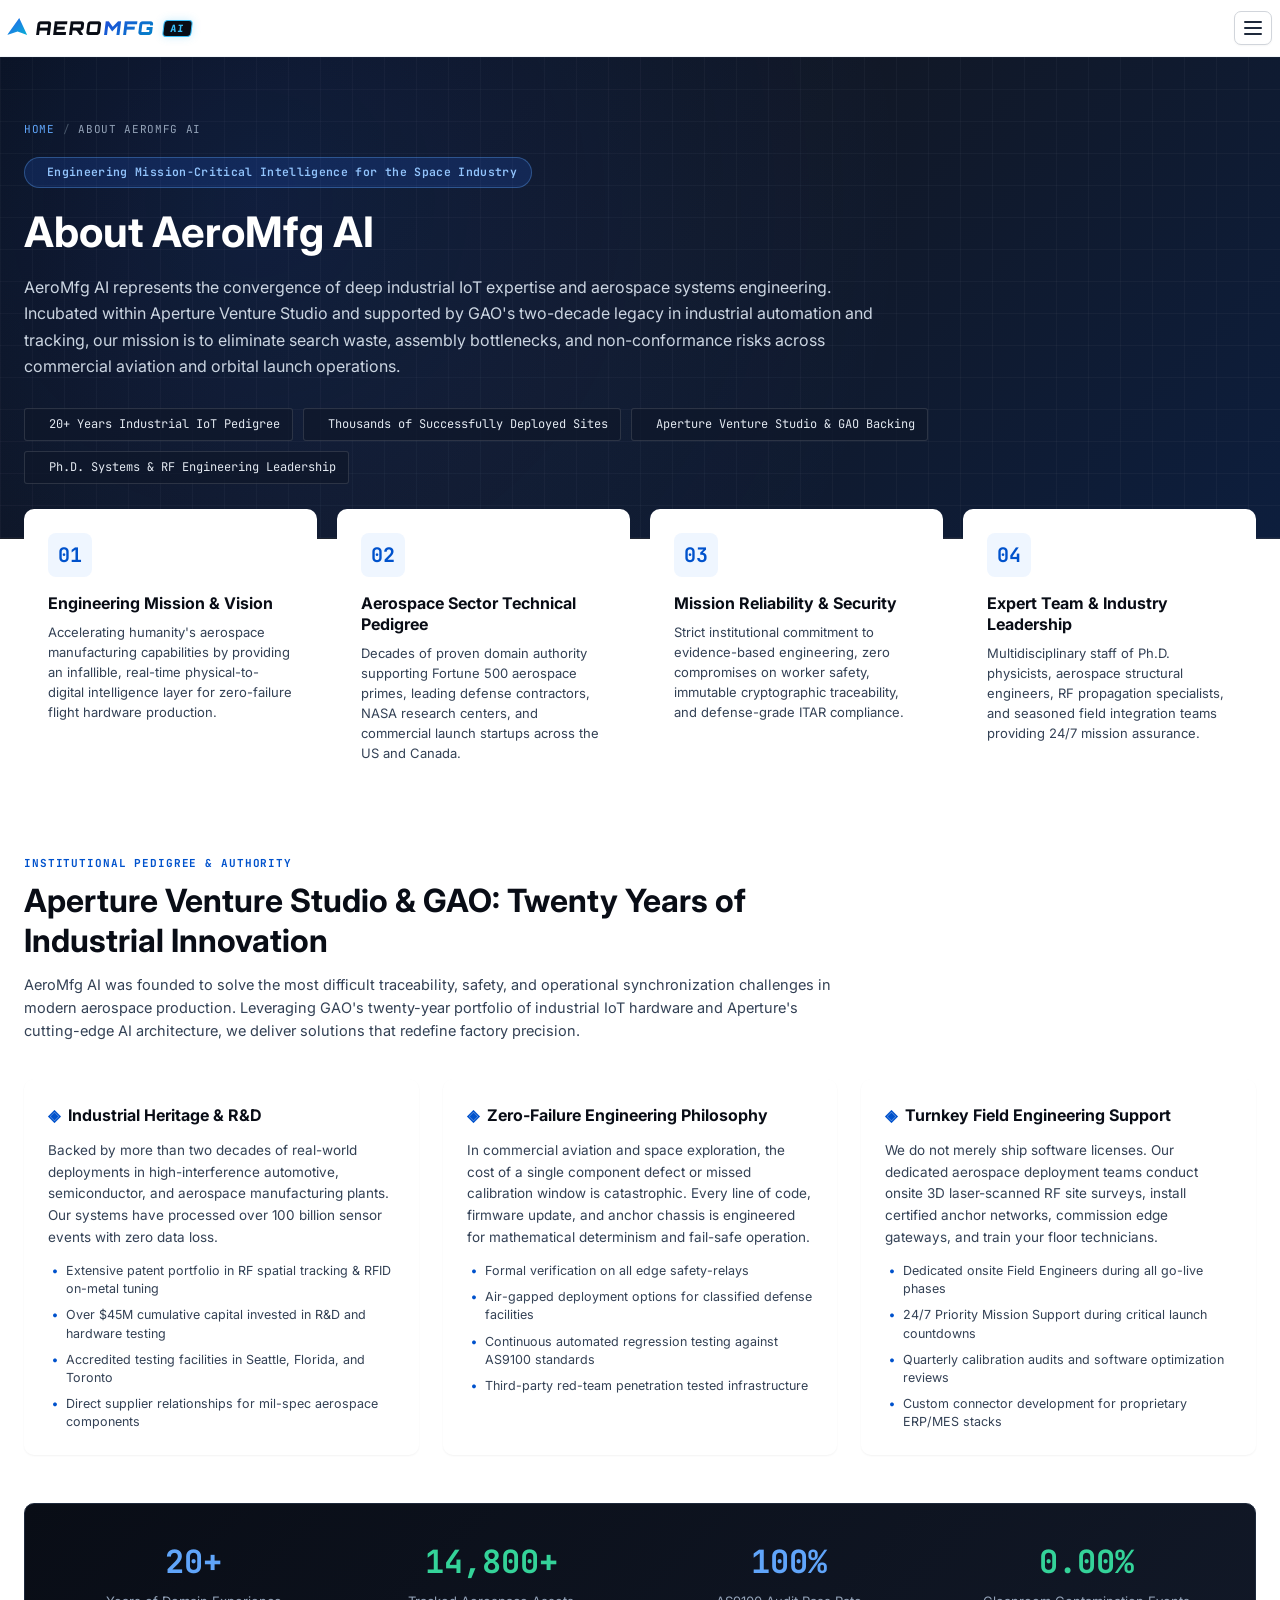
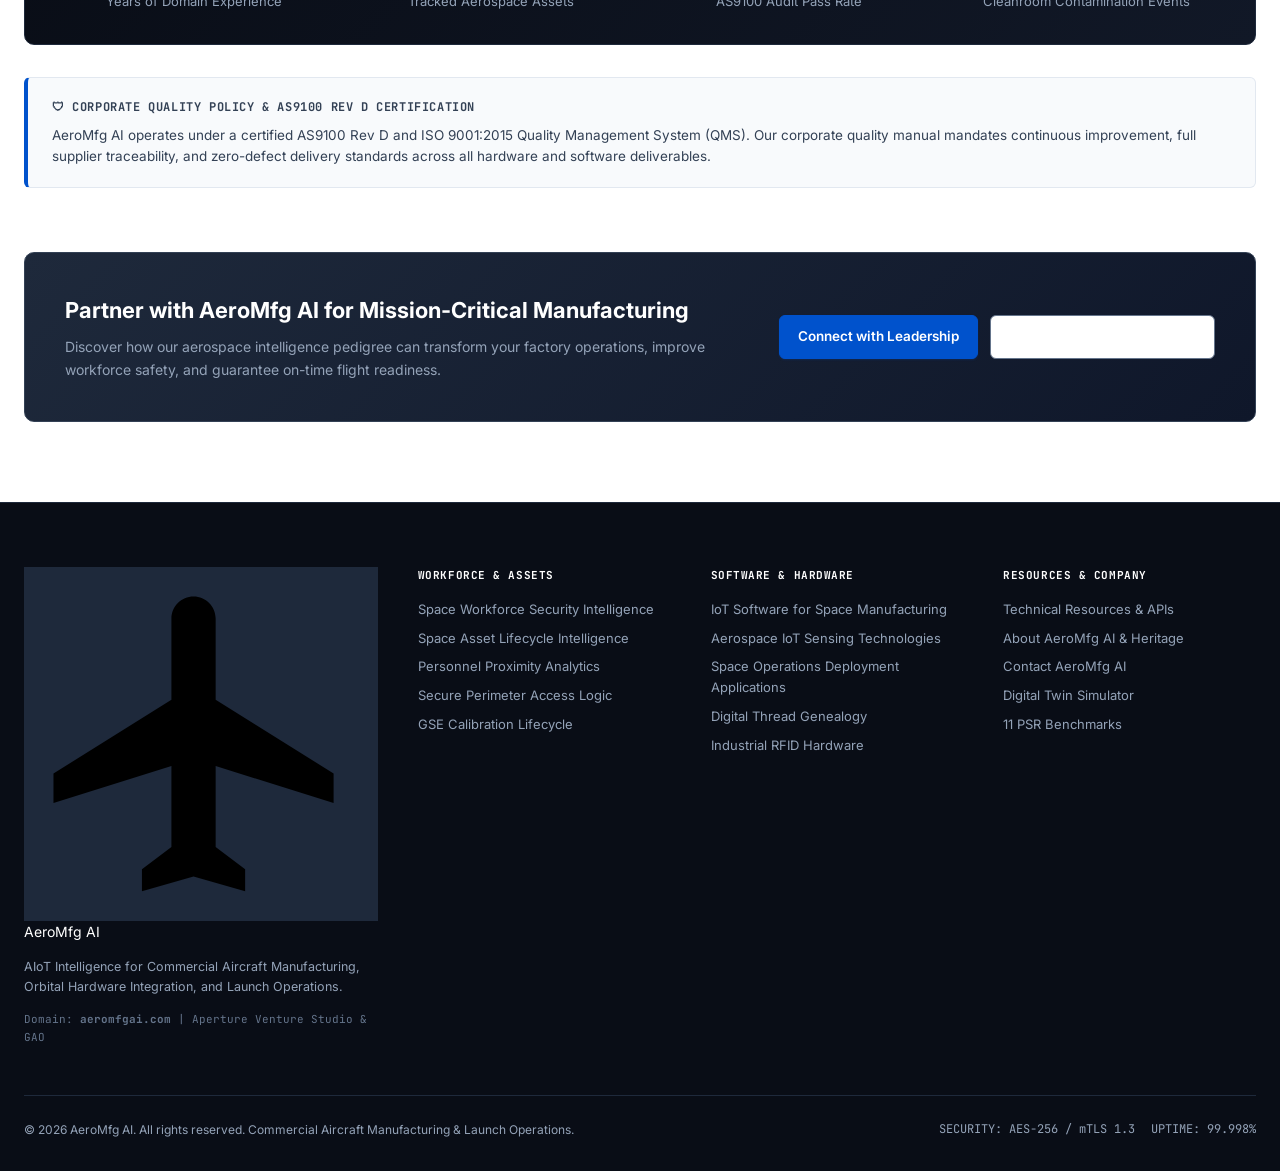
==== about-aeromfgai-ai.html @ f9f7578f "feat: add 3D interactive engine styles and improve module card layouts across pages" ====
<!DOCTYPE html>
<html lang="en">
<head>
  <meta charset="UTF-8" />
  <meta name="viewport" content="width=device-width, initial-scale=1.0" />
  <title>About AeroMfg AI | Aerospace Intelligence Expertise</title>
  <meta name="description" content="Discover the institutional mission and engineering pedigree of AeroMfg AI, leaders in high-precision Commercial Aircraft Manufacturing and orbital launch operations intelligence." />
  <meta name="keywords" content="About AeroMfg AI, Aerospace Intelligence Expertise, Aperture Venture Studio, GAO Heritage, Mission-Critical AIoT, AS9100 Rev D, Aerospace Engineering Team" />
  <meta name="theme-color" content="#090d16" />

  <!-- Fonts -->
  <link rel="preconnect" href="https://fonts.googleapis.com" />
  <link rel="preconnect" href="https://fonts.gstatic.com" crossorigin />
  <link href="https://fonts.googleapis.com/css2?family=Orbitron:wght@700;800;900&family=Inter:wght@400;500;600;700&family=JetBrains+Mono:wght@400;500;600;700&family=Space+Grotesk:wght@600;700&display=swap" rel="stylesheet" />

  <!-- Stylesheet -->
  <link rel="stylesheet" href="styles.css" />
</head>
<body>

  <!-- PURE CSS NAVIGATION DRAWER CONTROLLER (ZERO JAVASCRIPT) -->
  <input type="checkbox" id="drawer-toggle" class="drawer-toggle-input" />
  <div class="mobile-drawer-backdrop">
    <label for="drawer-toggle" class="mobile-drawer-overlay" aria-label="Close Navigation Menu"></label>
    <div class="mobile-drawer">
      <div class="mobile-drawer-head">
        <a href="index.html" class="brand-logo-link" title="AeroMfg AI">
          <span class="text-logo"><span class="delta-mark" aria-hidden="true"></span><span class="brand-text"><span class="text-aero">AERO</span><span class="text-mfg">MFG</span></span><span class="ai-chip">AI</span></span>
        </a>
        <label for="drawer-toggle" class="modal-close-btn" aria-label="Close Menu">&times;</label>
      </div>

      <nav class="mobile-nav-links">
        <a href="space-workforce-security-intelligence.html" class="mobile-nav-link">
          <span class="nav-num">01</span>
          <span>Space Workforce Security Intelligence</span>
        </a>
        <a href="space-asset-lifecycle-intelligence.html" class="mobile-nav-link">
          <span class="nav-num">02</span>
          <span>Space Asset Lifecycle Intelligence</span>
        </a>
        <a href="iot-software-space-manufacturing.html" class="mobile-nav-link">
          <span class="nav-num">03</span>
          <span>IoT Software for Space Manufacturing</span>
        </a>
        <a href="aerospace-iot-sensing-technologies.html" class="mobile-nav-link">
          <span class="nav-num">04</span>
          <span>Aerospace IoT Sensing Technologies</span>
        </a>
        <a href="space-operations-deployment-applications.html" class="mobile-nav-link">
          <span class="nav-num">05</span>
          <span>Space Operations Deployment Applications</span>
        </a>
        <a href="technical-resources.html" class="mobile-nav-link">
          <span class="nav-num">06</span>
          <span>Technical Resources</span>
        </a>
        <a href="about-aeromfgai-ai.html" class="mobile-nav-link active">
          <span class="nav-num">07</span>
          <span>About AeroMfg AI</span>
        </a>
        <a href="contact-aeromfgai-ai.html" class="mobile-nav-link">
          <span class="nav-num">08</span>
          <span>Contact AeroMfg AI</span>
        </a>
      </nav>

      <div style="margin-top: auto; padding-top: 20px; border-top: 1px solid var(--border-subtle); display: flex; flex-direction: column; gap: 10px;">
        <a href="contact-aeromfgai-ai.html" class="btn btn-primary" style="width: 100%;">Contact AeroMfg AI</a>
      </div>
    </div>
  </div>

  <!-- STICKY MINIMALIST HEADER -->
  <header class="site-header">
    <div class="container header-inner">
      <a href="index.html" class="brand-logo-link" title="AeroMfg AI">
        <span class="text-logo"><span class="delta-mark" aria-hidden="true"></span><span class="brand-text"><span class="text-aero">AERO</span><span class="text-mfg">MFG</span></span><span class="ai-chip">AI</span></span>
      </a>

      <!-- Minimalist Hamburger Menu Button -->
      <label for="drawer-toggle" class="header-hamburger-btn" aria-label="Toggle Navigation Menu">
        <span class="hamburger-bar"></span>
        <span class="hamburger-bar"></span>
        <span class="hamburger-bar"></span>
      </label>
    </div>
  </header>

  <!-- SUBPAGE HERO SECTION -->
  <section class="subpage-hero">
    <div class="container">
      <nav class="breadcrumb-nav">
        <a href="index.html">Home</a>
        <span class="sep">/</span>
        <span>About AeroMfg AI</span>
      </nav>

      <div class="subpage-tagline">
        <span class="badge-dot" style="background: var(--brand-emerald);"></span>
        Engineering Mission-Critical Intelligence for the Space Industry
      </div>

      <h1 class="subpage-title">
        About AeroMfg AI
      </h1>

      <p class="subpage-intro">
        AeroMfg AI represents the convergence of deep industrial IoT expertise and aerospace systems engineering. Incubated within Aperture Venture Studio and supported by GAO's two-decade legacy in industrial automation and tracking, our mission is to eliminate search waste, assembly bottlenecks, and non-conformance risks across commercial aviation and orbital launch operations.
      </p>

      <div class="subpage-badges-row">
        <div class="subpage-pill">
          <span class="pill-dot"></span>
          <span>20+ Years Industrial IoT Pedigree</span>
        </div>
        <div class="subpage-pill">
          <span class="pill-dot"></span>
          <span>Thousands of Successfully Deployed Sites</span>
        </div>
        <div class="subpage-pill">
          <span class="pill-dot"></span>
          <span>Aperture Venture Studio &amp; GAO Backing</span>
        </div>
        <div class="subpage-pill">
          <span class="pill-dot"></span>
          <span>Ph.D. Systems &amp; RF Engineering Leadership</span>
        </div>
      </div>
    </div>
  </section>

  <!-- LEAF CATEGORIES GRID (CORE CAPABILITIES) -->
  <section class="container" style="margin-bottom: 64px;">
    <div class="leaf-grid">
      <div class="leaf-card">
        <div class="leaf-card-icon">01</div>
        <h3 class="leaf-card-title">Engineering Mission &amp; Vision</h3>
        <p class="leaf-card-desc">
          Accelerating humanity's aerospace manufacturing capabilities by providing an infallible, real-time physical-to-digital intelligence layer for zero-failure flight hardware production.
        </p>
      </div>

      <div class="leaf-card">
        <div class="leaf-card-icon">02</div>
        <h3 class="leaf-card-title">Aerospace Sector Technical Pedigree</h3>
        <p class="leaf-card-desc">
          Decades of proven domain authority supporting Fortune 500 aerospace primes, leading defense contractors, NASA research centers, and commercial launch startups across the US and Canada.
        </p>
      </div>

      <div class="leaf-card">
        <div class="leaf-card-icon">03</div>
        <h3 class="leaf-card-title">Mission Reliability &amp; Security</h3>
        <p class="leaf-card-desc">
          Strict institutional commitment to evidence-based engineering, zero compromises on worker safety, immutable cryptographic traceability, and defense-grade ITAR compliance.
        </p>
      </div>

      <div class="leaf-card">
        <div class="leaf-card-icon">04</div>
        <h3 class="leaf-card-title">Expert Team &amp; Industry Leadership</h3>
        <p class="leaf-card-desc">
          Multidisciplinary staff of Ph.D. physicists, aerospace structural engineers, RF propagation specialists, and seasoned field integration teams providing 24/7 mission assurance.
        </p>
      </div>
    </div>
  </section>

  <!-- DEEP-DIVE INSTITUTIONAL PROFILE -->
  <section class="container" style="margin-bottom: 64px;">
    <div class="subpage-section-header">
      <span class="section-tag">Institutional Pedigree &amp; Authority</span>
      <h2>Aperture Venture Studio &amp; GAO: Twenty Years of Industrial Innovation</h2>
      <p>
        AeroMfg AI was founded to solve the most difficult traceability, safety, and operational synchronization challenges in modern aerospace production. Leveraging GAO's twenty-year portfolio of industrial IoT hardware and Aperture's cutting-edge AI architecture, we deliver solutions that redefine factory precision.
      </p>
    </div>

    <div class="tech-spec-grid">
      <div class="tech-spec-card">
        <h3>
          <span style="color: var(--brand-blue);">◈</span>
          Industrial Heritage &amp; R&amp;D
        </h3>
        <p>
          Backed by more than two decades of real-world deployments in high-interference automotive, semiconductor, and aerospace manufacturing plants. Our systems have processed over 100 billion sensor events with zero data loss.
        </p>
        <ul class="tech-spec-list">
          <li>Extensive patent portfolio in RF spatial tracking &amp; RFID on-metal tuning</li>
          <li>Over $45M cumulative capital invested in R&amp;D and hardware testing</li>
          <li>Accredited testing facilities in Seattle, Florida, and Toronto</li>
          <li>Direct supplier relationships for mil-spec aerospace components</li>
        </ul>
      </div>

      <div class="tech-spec-card">
        <h3>
          <span style="color: var(--brand-blue);">◈</span>
          Zero-Failure Engineering Philosophy
        </h3>
        <p>
          In commercial aviation and space exploration, the cost of a single component defect or missed calibration window is catastrophic. Every line of code, firmware update, and anchor chassis is engineered for mathematical determinism and fail-safe operation.
        </p>
        <ul class="tech-spec-list">
          <li>Formal verification on all edge safety-relays</li>
          <li>Air-gapped deployment options for classified defense facilities</li>
          <li>Continuous automated regression testing against AS9100 standards</li>
          <li>Third-party red-team penetration tested infrastructure</li>
        </ul>
      </div>

      <div class="tech-spec-card">
        <h3>
          <span style="color: var(--brand-blue);">◈</span>
          Turnkey Field Engineering Support
        </h3>
        <p>
          We do not merely ship software licenses. Our dedicated aerospace deployment teams conduct onsite 3D laser-scanned RF site surveys, install certified anchor networks, commission edge gateways, and train your floor technicians.
        </p>
        <ul class="tech-spec-list">
          <li>Dedicated onsite Field Engineers during all go-live phases</li>
          <li>24/7 Priority Mission Support during critical launch countdowns</li>
          <li>Quarterly calibration audits and software optimization reviews</li>
          <li>Custom connector development for proprietary ERP/MES stacks</li>
        </ul>
      </div>
    </div>

    <!-- STATS STRIP -->
    <div style="background: linear-gradient(135deg, #090d16 0%, #111827 100%); border: 1px solid #1e293b; border-radius: var(--radius-md); padding: 32px; color: #ffffff; margin-bottom: 32px;">
      <div style="display: grid; grid-template-columns: repeat(4, 1fr); gap: 24px; text-align: center;">
        <div>
          <div style="font-family: var(--font-mono); font-size: 32px; font-weight: 700; color: #60a5fa; margin-bottom: 4px;">20+</div>
          <div style="font-size: 13px; color: #94a3b8;">Years of Domain Experience</div>
        </div>
        <div>
          <div style="font-family: var(--font-mono); font-size: 32px; font-weight: 700; color: #34d399; margin-bottom: 4px;">14,800+</div>
          <div style="font-size: 13px; color: #94a3b8;">Tracked Aerospace Assets</div>
        </div>
        <div>
          <div style="font-family: var(--font-mono); font-size: 32px; font-weight: 700; color: #60a5fa; margin-bottom: 4px;">100%</div>
          <div style="font-size: 13px; color: #94a3b8;">AS9100 Audit Pass Rate</div>
        </div>
        <div>
          <div style="font-family: var(--font-mono); font-size: 32px; font-weight: 700; color: #34d399; margin-bottom: 4px;">0.00%</div>
          <div style="font-size: 13px; color: #94a3b8;">Cleanroom Contamination Events</div>
        </div>
      </div>
    </div>

    <!-- COMPLIANCE BOX -->
    <div class="compliance-box">
      <div class="compliance-box-head">
        <span>🛡 Corporate Quality Policy &amp; AS9100 Rev D Certification</span>
      </div>
      <p>
        AeroMfg AI operates under a certified AS9100 Rev D and ISO 9001:2015 Quality Management System (QMS). Our corporate quality manual mandates continuous improvement, full supplier traceability, and zero-defect delivery standards across all hardware and software deliverables.
      </p>
    </div>
  </section>

  <!-- CTA STRIP -->
  <section class="container" style="margin-bottom: 80px;">
    <div style="background: linear-gradient(135deg, #1e293b 0%, #0f172a 100%); border: 1px solid #334155; border-radius: var(--radius-md); padding: 40px; color: #ffffff; display: flex; justify-content: space-between; align-items: center; flex-wrap: wrap; gap: 24px;">
      <div>
        <h3 style="font-size: 22px; font-weight: 700; margin-bottom: 8px; color: #ffffff;">Partner with AeroMfg AI for Mission-Critical Manufacturing</h3>
        <p style="font-size: 14px; color: #94a3b8; max-width: 650px; margin: 0;">
          Discover how our aerospace intelligence pedigree can transform your factory operations, improve workforce safety, and guarantee on-time flight readiness.
        </p>
      </div>
      <div style="display: flex; gap: 12px;">
        <a href="contact-aeromfgai-ai.html" class="btn btn-primary">Connect with Leadership</a>
        <a href="index.html#case-studies" class="btn btn-outline" style="color: #ffffff; border-color: #64748b;">Read Customer Case Studies</a>
      </div>
    </div>
  </section>

  <!-- SITE FOOTER -->
  <footer class="site-footer">
    <div class="container">
      <div class="footer-grid-layout">
        <div>
          <div class="brand-group" style="margin-bottom: 14px; color: #ffffff;">
            <div class="brand-mark" style="background: #1e293b;">
              <svg viewBox="0 0 24 24"><path d="M21 16v-2l-8-5V3.5c0-.83-.67-1.5-1.5-1.5S10 2.67 10 3.5V9l-8 5v2l8-2.5V19l-2 1.5V22l3.5-1 3.5 1v-1.5L13 19v-5.5l8 2.5z"/></svg>
            </div>
            <span class="brand-title" style="color: #ffffff;">AeroMfg AI</span>
          </div>
          <p style="font-size: 12.5px; line-height: 1.6; margin-bottom: 14px;">
            AIoT Intelligence for Commercial Aircraft Manufacturing, Orbital Hardware Integration, and Launch Operations.
          </p>
          <div style="font-size: 11px; font-family: var(--font-mono); color: #64748b;">
            Domain: <b>aeromfgai.com</b> | Aperture Venture Studio &amp; GAO
          </div>
        </div>

        <div>
          <div class="footer-heading">Workforce &amp; Assets</div>
          <ul class="footer-links-col">
            <li><a href="space-workforce-security-intelligence.html">Space Workforce Security Intelligence</a></li>
            <li><a href="space-asset-lifecycle-intelligence.html">Space Asset Lifecycle Intelligence</a></li>
            <li><a href="space-workforce-security-intelligence.html">Personnel Proximity Analytics</a></li>
            <li><a href="space-workforce-security-intelligence.html">Secure Perimeter Access Logic</a></li>
            <li><a href="space-asset-lifecycle-intelligence.html">GSE Calibration Lifecycle</a></li>
          </ul>
        </div>

        <div>
          <div class="footer-heading">Software &amp; Hardware</div>
          <ul class="footer-links-col">
            <li><a href="iot-software-space-manufacturing.html">IoT Software for Space Manufacturing</a></li>
            <li><a href="aerospace-iot-sensing-technologies.html">Aerospace IoT Sensing Technologies</a></li>
            <li><a href="space-operations-deployment-applications.html">Space Operations Deployment Applications</a></li>
            <li><a href="iot-software-space-manufacturing.html">Digital Thread Genealogy</a></li>
            <li><a href="aerospace-iot-sensing-technologies.html">Industrial RFID Hardware</a></li>
          </ul>
        </div>

        <div>
          <div class="footer-heading">Resources &amp; Company</div>
          <ul class="footer-links-col">
            <li><a href="technical-resources.html">Technical Resources &amp; APIs</a></li>
            <li><a href="about-aeromfgai-ai.html">About AeroMfg AI &amp; Heritage</a></li>
            <li><a href="contact-aeromfgai-ai.html">Contact AeroMfg AI</a></li>
            <li><a href="index.html#simulator">Digital Twin Simulator</a></li>
            <li><a href="index.html#case-studies">11 PSR Benchmarks</a></li>
          </ul>
        </div>
      </div>

      <div class="footer-bottom-row">
        <div>© 2026 AeroMfg AI. All rights reserved. Commercial Aircraft Manufacturing &amp; Launch Operations.</div>
        <div style="display: flex; gap: 16px; font-family: var(--font-mono);">
          <span>SECURITY: AES-256 / mTLS 1.3</span>
          <span>UPTIME: 99.998%</span>
        </div>
      </div>
    </div>
  </footer>

</body>
</html>
---- styles.css ----
/* ==========================================================================
   AEROMFG AI | STYLESHEET
   AIoT Intelligence for Commercial Aircraft Manufacturing & Launch Operations
   Strictly Pure HTML5 & CSS3 - Zero JavaScript Dependencies
   ========================================================================== */

:root {
  --bg-base: #ffffff;
  --bg-subtle: #f8fafc;
  --bg-muted: #f1f5f9;
  --bg-dark: #090d16;
  --bg-dark-surface: #0f172a;
  --bg-dark-card: #1e293b;

  --border-subtle: #e2e8f0;
  --border-strong: #cbd5e1;
  --border-dark: #334155;

  --text-heading: #090d16;
  --text-body: #334155;
  --text-muted: #64748b;
  --text-dim: #94a3b8;
  --text-light: #f8fafc;

  --brand-blue: #0052cc;
  --brand-blue-hover: #0747a6;
  --brand-blue-subtle: #eff6ff;
  --brand-blue-border: #bfdbfe;
  --brand-cyan: #0284c7;
  --brand-cyan-subtle: #f0f9ff;

  --status-emerald: #059669;
  --status-emerald-bg: #ecfdf5;
  --status-emerald-border: #a7f3d0;
  
  --status-amber: #d97706;
  --status-amber-bg: #fffbeb;
  --status-amber-border: #fde68a;

  --status-red: #dc2626;
  --status-red-bg: #fef2f2;
  --status-red-border: #fecaca;

  --font-sans: 'Inter', -apple-system, BlinkMacSystemFont, "Segoe UI", Roboto, Helvetica, Arial, sans-serif;
  --font-display: 'Space Grotesk', -apple-system, BlinkMacSystemFont, "Segoe UI", sans-serif;
  --font-mono: 'JetBrains Mono', SFMono-Regular, Consolas, "Liberation Mono", Menlo, Courier, monospace;

  --shadow-sm: 0 1px 2px 0 rgba(0, 0, 0, 0.05);
  --shadow-card: 0 1px 3px 0 rgba(0, 0, 0, 0.08), 0 1px 2px -1px rgba(0, 0, 0, 0.08);
  --shadow-elevated: 0 10px 25px -5px rgba(0, 0, 0, 0.08), 0 8px 10px -6px rgba(0, 0, 0, 0.05);
  --shadow-modal: 0 25px 50px -12px rgba(0, 0, 0, 0.25);

  --radius-xs: 3px;
  --radius-sm: 6px;
  --radius-md: 10px;
  --radius-lg: 14px;
  --radius-full: 9999px;

  --container-max: 1320px;
}

/* CSS Reset & Base */
*, *::before, *::after {
  box-sizing: border-box;
  margin: 0;
  padding: 0;
}

html {
  scroll-behavior: smooth;
  text-size-adjust: 100%;
}

body {
  background-color: var(--bg-base);
  color: var(--text-body);
  font-family: var(--font-sans);
  font-size: 14px;
  line-height: 1.6;
  -webkit-font-smoothing: antialiased;
  -moz-osx-font-smoothing: grayscale;
}

a {
  color: var(--brand-blue);
  text-decoration: none;
  transition: color 0.15s ease;
}

a:hover {
  color: var(--brand-blue-hover);
}

img, svg {
  vertical-align: middle;
}

button, input, select, textarea {
  font-family: inherit;
  font-size: inherit;
  line-height: inherit;
}

.container {
  width: 100%;
  max-width: var(--container-max);
  margin: 0 auto;
  padding: 0 24px;
}

/* Typography Helpers */
.eyebrow-tag {
  display: inline-flex;
  align-items: center;
  gap: 6px;
  font-family: var(--font-mono);
  font-size: 11px;
  font-weight: 700;
  text-transform: uppercase;
  letter-spacing: 0.06em;
  color: var(--brand-blue);
  background: var(--brand-blue-subtle);
  border: 1px solid var(--brand-blue-border);
  padding: 4px 10px;
  border-radius: var(--radius-xs);
  margin-bottom: 12px;
}

.section-heading-sm {
  font-family: var(--font-mono);
  font-size: 11px;
  font-weight: 700;
  color: var(--brand-blue);
  text-transform: uppercase;
  letter-spacing: 0.08em;
  margin-bottom: 6px;
}

.section-heading-lg {
  font-family: var(--font-display);
  font-size: 2rem;
  font-weight: 700;
  color: var(--text-heading);
  line-height: 1.2;
  letter-spacing: -0.02em;
  margin-bottom: 10px;
}

.section-summary {
  font-size: 14.5px;
  color: var(--text-muted);
  max-width: 780px;
  line-height: 1.65;
}

.section-intro {
  margin-bottom: 36px;
}

.section-wrap {
  padding: 80px 0;
  position: relative;
}

.section-wrap.alt-bg {
  background: var(--bg-subtle);
  border-top: 1px solid var(--border-subtle);
  border-bottom: 1px solid var(--border-subtle);
}

.section-wrap.dark-bg {
  background: var(--bg-dark);
  color: var(--text-dim);
  border-top: 1px solid #1e293b;
  border-bottom: 1px solid #1e293b;
}

.section-wrap.dark-bg .section-heading-lg {
  color: #ffffff;
}

.section-wrap.dark-bg .section-summary {
  color: #94a3b8;
}

/* Buttons */
.btn {
  display: inline-flex;
  align-items: center;
  justify-content: center;
  gap: 8px;
  font-family: var(--font-sans);
  font-size: 13.5px;
  font-weight: 600;
  padding: 10px 18px;
  border-radius: var(--radius-sm);
  border: 1px solid transparent;
  cursor: pointer;
  transition: all 0.18s ease;
  white-space: nowrap;
  text-decoration: none;
}

.btn-primary {
  background: var(--brand-blue);
  color: #ffffff !important;
  border-color: var(--brand-blue);
  box-shadow: 0 1px 2px rgba(0, 82, 204, 0.2);
}

.btn-primary:hover {
  background: var(--brand-blue-hover);
  border-color: var(--brand-blue-hover);
  transform: translateY(-1px);
}

.btn-outline {
  background: #ffffff;
  color: var(--text-heading);
  border-color: var(--border-strong);
}

.btn-outline:hover {
  background: var(--bg-muted);
  border-color: var(--text-muted);
  color: var(--text-heading);
}

.btn-sm {
  font-size: 12px;
  padding: 6px 12px;
  font-weight: 600;
}

.btn-ghost-dark {
  background: transparent;
  color: #94a3b8;
  border-color: #334155;
}

.btn-ghost-dark:hover {
  background: #1e293b;
  color: #ffffff;
  border-color: #64748b;
}

/* Status Pills */
.status-pill {
  display: inline-flex;
  align-items: center;
  gap: 5px;
  font-family: var(--font-mono);
  font-size: 10.5px;
  font-weight: 700;
  text-transform: uppercase;
  letter-spacing: 0.04em;
  padding: 3px 8px;
  border-radius: var(--radius-xs);
}

.status-pill.pass {
  background: var(--status-emerald-bg);
  color: var(--status-emerald);
  border: 1px solid var(--status-emerald-border);
}

.status-pill.warn {
  background: var(--status-amber-bg);
  color: var(--status-amber);
  border: 1px solid var(--status-amber-border);
}

.status-pill.hazard {
  background: var(--status-red-bg);
  color: var(--status-red);
  border: 1px solid var(--status-red-border);
}

.status-pill.info {
  background: var(--brand-blue-subtle);
  color: var(--brand-blue);
  border: 1px solid var(--brand-blue-border);
}

.status-pill.neutral {
  background: var(--bg-muted);
  color: var(--text-muted);
  border: 1px solid var(--border-strong);
}

.status-dot-pulse {
  width: 7px;
  height: 7px;
  border-radius: 50%;
  background: #10b981;
  box-shadow: 0 0 8px #10b981;
  animation: pulseBeacon 2s infinite;
}

@keyframes pulseBeacon {
  0% { transform: scale(0.95); opacity: 0.8; }
  50% { transform: scale(1.3); opacity: 1; }
  100% { transform: scale(0.95); opacity: 0.8; }
}

/* ==========================================================================
   MINIMALIST AEROSPACE SITE HEADER (MATCHING AEROMFG AI SCREENSHOT)
   ========================================================================== */
.site-header {
  position: sticky;
  top: 0;
  width: 100%;
  z-index: 1000;
  background: #ffffff;
  border-bottom: 1px solid #f1f5f9;
  box-shadow: 0 1px 3px 0 rgba(0, 0, 0, 0.03);
}

.header-inner {
  display: flex;
  align-items: center;
  justify-content: space-between;
  height: 56px;
  padding: 0 8px;
}

.brand-logo-link {
  display: inline-flex;
  align-items: center;
  text-decoration: none;
  transition: opacity 0.15s ease;
}

.brand-logo-link:hover {
  opacity: 0.92;
}

/* ==========================================================================
   AEROSPACE SUPERSONIC TEXT LOGO (100% PURE HTML & CSS - ZERO IMAGE FILES)
   ========================================================================== */
.text-logo {
  display: inline-flex;
  align-items: center;
  gap: 8px;
  text-decoration: none;
  user-select: none;
}

.text-logo .delta-mark {
  width: 20px;
  height: 20px;
  background: linear-gradient(135deg, #2563eb 0%, #06b6d4 100%);
  clip-path: polygon(50% 0%, 100% 85%, 50% 68%, 0% 85%);
  box-shadow: 0 2px 8px rgba(37, 99, 235, 0.4);
  flex-shrink: 0;
  transform: skewX(-7deg);
  transition: transform 0.2s cubic-bezier(0.34, 1.56, 0.64, 1);
}

.text-logo .brand-text {
  font-family: 'Orbitron', 'Space Grotesk', -apple-system, BlinkMacSystemFont, 'Segoe UI', Roboto, sans-serif;
  font-size: 19px;
  font-weight: 900;
  letter-spacing: 0.05em;
  transform: skewX(-7deg);
  display: inline-flex;
  align-items: baseline;
  line-height: 1;
}

.text-logo .text-aero {
  color: #090d16;
  font-weight: 900;
}

.text-logo .text-mfg {
  background: linear-gradient(135deg, #1d4ed8 0%, #0284c7 100%);
  -webkit-background-clip: text;
  -webkit-text-fill-color: transparent;
  margin-left: 1px;
  font-weight: 900;
}

.text-logo .ai-chip {
  font-family: 'JetBrains Mono', monospace;
  font-size: 10px;
  font-weight: 800;
  letter-spacing: 0.08em;
  background: #090d16;
  color: #38bdf8;
  border: 1px solid #38bdf8;
  padding: 2.5px 6.5px;
  border-radius: 4px;
  transform: skewX(-7deg);
  box-shadow: 0 0 8px rgba(56, 189, 248, 0.25);
  line-height: 1;
  transition: all 0.2s ease;
}

.brand-logo-link:hover .delta-mark {
  transform: skewX(-7deg) scale(1.1);
  box-shadow: 0 3px 12px rgba(37, 99, 235, 0.6);
}

.brand-logo-link:hover .ai-chip {
  box-shadow: 0 0 12px rgba(56, 189, 248, 0.6);
  border-color: #60a5fa;
  color: #ffffff;
}

/* Minimalist Hamburger Menu Button */
.header-hamburger-btn {
  display: flex;
  flex-direction: column;
  justify-content: center;
  align-items: center;
  gap: 3.5px;
  width: 38px;
  height: 34px;
  background: #ffffff;
  border: 1px solid #d1d5db;
  border-radius: 7px;
  cursor: pointer;
  padding: 6px;
  transition: all 0.15s ease;
  box-shadow: 0 1px 2px rgba(0, 0, 0, 0.04);
}

.header-hamburger-btn:hover {
  background: #f8fafc;
  border-color: #94a3b8;
  box-shadow: 0 2px 4px rgba(0, 0, 0, 0.08);
}

.hamburger-bar {
  display: block;
  width: 18px;
  height: 2.2px;
  background-color: #1e293b;
  border-radius: 2px;
}

/* Mobile Hamburger Toggle (Pure CSS) */
.mobile-menu-btn {
  display: none;
  background: transparent;
  border: 1px solid var(--border-strong);
  border-radius: var(--radius-xs);
  padding: 7px;
  cursor: pointer;
  color: var(--text-heading);
  align-items: center;
  justify-content: center;
}

.mobile-menu-btn:hover {
  background: var(--bg-muted);
}

/* ==========================================================================
   HERO SECTION
   ========================================================================== */
.hero-wrap {
  padding: 70px 0 60px;
  background: linear-gradient(180deg, #ffffff 0%, var(--bg-subtle) 100%);
  border-bottom: 1px solid var(--border-subtle);
}

.hero-layout {
  display: grid;
  grid-template-columns: 1.15fr 0.85fr;
  gap: 48px;
  align-items: center;
}

.hero-headline {
  font-family: var(--font-display);
  font-size: 2.85rem;
  font-weight: 700;
  line-height: 1.12;
  letter-spacing: -0.025em;
  color: var(--text-heading);
  margin-bottom: 18px;
}

.hero-description {
  font-size: 15.5px;
  line-height: 1.65;
  color: var(--text-body);
  margin-bottom: 28px;
}

.hero-btn-row {
  display: flex;
  align-items: center;
  flex-wrap: wrap;
  gap: 12px;
  margin-bottom: 36px;
}

.spec-strip {
  display: grid;
  grid-template-columns: repeat(4, 1fr);
  gap: 16px;
  padding-top: 24px;
  border-top: 1px solid var(--border-subtle);
}

.spec-col {
  display: flex;
  flex-direction: column;
}

.spec-val {
  font-family: var(--font-mono);
  font-size: 1.55rem;
  font-weight: 700;
  color: var(--text-heading);
  line-height: 1.1;
}

.spec-label {
  font-size: 11px;
  color: var(--text-muted);
  font-weight: 500;
  margin-top: 4px;
}

/* Telemetry HUD Card */
.telemetry-card {
  background: #ffffff;
  border: 1px solid var(--border-strong);
  border-radius: var(--radius-md);
  box-shadow: var(--shadow-elevated);
  overflow: hidden;
}

.card-head {
  background: var(--bg-dark);
  color: #ffffff;
  padding: 12px 16px;
  display: flex;
  justify-content: space-between;
  align-items: center;
  border-bottom: 1px solid #1e293b;
}

.card-head-title {
  font-family: var(--font-mono);
  font-size: 12px;
  font-weight: 700;
  display: flex;
  align-items: center;
  gap: 8px;
  color: #f8fafc;
}

.card-body-padded {
  padding: 18px;
  display: flex;
  flex-direction: column;
  gap: 12px;
}

.data-row {
  display: flex;
  justify-content: space-between;
  align-items: center;
  font-size: 12.5px;
  padding-bottom: 8px;
  border-bottom: 1px solid var(--border-subtle);
}

.data-row:last-child {
  border-bottom: none;
  padding-bottom: 0;
}

.data-row-key {
  color: var(--text-muted);
}

.data-row-val {
  font-family: var(--font-mono);
  font-weight: 600;
  color: var(--text-heading);
}

/* ==========================================================================
   DIGITAL TWIN SIMULATOR (PURE CSS INTERACTION)
   ========================================================================== */
.sim-card {
  background: #090d16;
  border: 1px solid #1e293b;
  border-radius: var(--radius-md);
  overflow: hidden;
  box-shadow: var(--shadow-modal);
  color: #94a3b8;
}

.sim-header-bar {
  background: #0f172a;
  border-bottom: 1px solid #1e293b;
  padding: 12px 18px;
  display: flex;
  justify-content: space-between;
  align-items: center;
  flex-wrap: wrap;
  gap: 12px;
}

.layer-selector-bar {
  display: flex;
  align-items: center;
  gap: 6px;
  flex-wrap: wrap;
}

/* Simulator Radio Controls */
.sim-radio-input {
  display: none;
}

.layer-pill {
  display: inline-flex;
  align-items: center;
  gap: 5px;
  font-family: var(--font-mono);
  font-size: 11.5px;
  font-weight: 600;
  padding: 6px 12px;
  border-radius: var(--radius-xs);
  background: #1e293b;
  color: #94a3b8;
  border: 1px solid #334155;
  cursor: pointer;
  transition: all 0.15s ease;
  user-select: none;
}

.layer-pill:hover {
  background: #334155;
  color: #f8fafc;
}

/* Active Layer Radio Styles */
#layer-all:checked ~ .sim-card .layer-pill.pill-all,
#layer-workforce:checked ~ .sim-card .layer-pill.pill-workforce,
#layer-gse:checked ~ .sim-card .layer-pill.pill-gse,
#layer-cleanroom:checked ~ .sim-card .layer-pill.pill-cleanroom,
#layer-launch:checked ~ .sim-card .layer-pill.pill-launch,
#layer-breach:checked ~ .sim-card .layer-pill.pill-breach,
#layer-torque:checked ~ .sim-card .layer-pill.pill-torque {
  background: var(--brand-blue);
  color: #ffffff;
  border-color: #3b82f6;
  box-shadow: 0 0 10px rgba(59, 130, 246, 0.4);
}

#layer-breach:checked ~ .sim-card .layer-pill.pill-breach {
  background: var(--status-red);
  border-color: #f87171;
  box-shadow: 0 0 12px rgba(220, 38, 38, 0.6);
}

#layer-torque:checked ~ .sim-card .layer-pill.pill-torque {
  background: var(--status-emerald);
  border-color: #34d399;
  box-shadow: 0 0 12px rgba(5, 150, 105, 0.6);
}

/* Dynamic Simulation Notification Banners */
.sim-alarm-banner {
  display: none;
  background: #7f1d1d;
  color: #fecaca;
  padding: 10px 18px;
  font-size: 12px;
  font-family: var(--font-mono);
  font-weight: 700;
  border-bottom: 1px solid #dc2626;
  align-items: center;
  justify-content: space-between;
  animation: flashAlarm 1.5s infinite alternate;
}

@keyframes flashAlarm {
  0% { background: #7f1d1d; }
  100% { background: #991b1b; }
}

.sim-torque-banner {
  display: none;
  background: #064e3b;
  color: #a7f3d0;
  padding: 10px 18px;
  font-size: 12px;
  font-family: var(--font-mono);
  font-weight: 700;
  border-bottom: 1px solid #059669;
  align-items: center;
  justify-content: space-between;
}

#layer-breach:checked ~ .sim-card .sim-alarm-banner {
  display: flex;
}

#layer-torque:checked ~ .sim-card .sim-torque-banner {
  display: flex;
}

.sim-body-split {
  display: grid;
  grid-template-columns: 1fr 340px;
}

.sim-canvas-wrap {
  padding: 24px;
  position: relative;
  background: radial-gradient(circle at 50% 50%, #0d1527 0%, #090d16 100%);
  border-right: 1px solid #1e293b;
  overflow: hidden;
}

/* SVG Blueprint Styling & Pure CSS Animations */
.sim-svg-canvas {
  width: 100%;
  height: auto;
  display: block;
}

/* Pure CSS Technician Transit Animation */
@keyframes techTransitLoop {
  0%   { transform: translate(0px, 0px); }
  20%  { transform: translate(30px, 45px); }
  40%  { transform: translate(45px, 90px); }
  60%  { transform: translate(110px, 70px); }
  80%  { transform: translate(160px, 60px); }
  100% { transform: translate(0px, 0px); }
}

.anim-tech-group {
  animation: techTransitLoop 20s ease-in-out infinite;
}

/* Radar Sweep Line Animation */
@keyframes radarSweepBeam {
  0% { transform: rotate(0deg); }
  100% { transform: rotate(360deg); }
}

.radar-sweep-beam {
  transform-origin: 350px 160px;
  animation: radarSweepBeam 12s linear infinite;
}

/* State changes inside SVG depending on checked radio */
#layer-breach:checked ~ .sim-card .cobot-arm-status {
  fill: #ef4444 !important;
  stroke: #dc2626 !important;
}

#layer-breach:checked ~ .sim-card #cobotStatusText {
  fill: #f87171;
}

#layer-torque:checked ~ .sim-card #fastenerVerifyStatus {
  fill: #10b981 !important;
  stroke: #059669 !important;
}

/* Dynamic Layer Filtering within SVG */
#layer-workforce:checked ~ .sim-card .gse-tool-node,
#layer-workforce:checked ~ .sim-card .cleanroom-node {
  opacity: 0.2;
}

#layer-gse:checked ~ .sim-card .workforce-node,
#layer-gse:checked ~ .sim-card .cleanroom-node {
  opacity: 0.2;
}

#layer-cleanroom:checked ~ .sim-card .gse-tool-node,
#layer-cleanroom:checked ~ .sim-card .workforce-node {
  opacity: 0.2;
}

.sim-sidebar {
  background: #0f172a;
  padding: 20px;
  display: flex;
  flex-direction: column;
  gap: 16px;
}

.sidebar-block-title {
  font-family: var(--font-mono);
  font-size: 11px;
  font-weight: 700;
  color: #38bdf8;
  text-transform: uppercase;
  letter-spacing: 0.05em;
  margin-bottom: 8px;
  display: flex;
  align-items: center;
  justify-content: space-between;
}

.feed-box {
  background: #090d16;
  border: 1px solid #1e293b;
  border-radius: var(--radius-xs);
  padding: 10px;
  display: flex;
  flex-direction: column;
  gap: 8px;
  max-height: 250px;
  overflow-y: auto;
  font-family: var(--font-mono);
  font-size: 11px;
}

.feed-entry {
  padding: 6px 8px;
  border-radius: 3px;
  background: #111827;
  border-left: 2px solid #38bdf8;
  line-height: 1.4;
  color: #cbd5e1;
}

.feed-entry.danger {
  border-left-color: #ef4444;
  background: #1f1215;
  color: #fca5a5;
}

.feed-entry.success {
  border-left-color: #10b981;
  background: #0d1e18;
  color: #6ee7b7;
}

.feed-time {
  color: #64748b;
  font-size: 10px;
  margin-right: 4px;
}

/* ==========================================================================
   SERIALIZED ASSET REGISTRY & DOSSIER MODALS
   ========================================================================== */
.table-wrap {
  width: 100%;
  overflow-x: auto;
  background: #ffffff;
  border: 1px solid var(--border-strong);
  border-radius: var(--radius-md);
  box-shadow: var(--shadow-card);
}

.enterprise-table {
  width: 100%;
  border-collapse: collapse;
  font-size: 13px;
  text-align: left;
}

.enterprise-table th {
  background: var(--bg-muted);
  color: var(--text-heading);
  font-family: var(--font-mono);
  font-size: 11px;
  font-weight: 700;
  text-transform: uppercase;
  letter-spacing: 0.05em;
  padding: 12px 16px;
  border-bottom: 1px solid var(--border-strong);
  white-space: nowrap;
}

.enterprise-table td {
  padding: 14px 16px;
  border-bottom: 1px solid var(--border-subtle);
  color: var(--text-body);
  vertical-align: middle;
}

.enterprise-table tr:last-child td {
  border-bottom: none;
}

.enterprise-table tr:hover td {
  background: var(--bg-subtle);
}

/* ==========================================================================
   PURE CSS MODALS (USING :target PSEUDO-CLASS)
   ========================================================================== */
.modal-backdrop {
  position: fixed;
  top: 0;
  left: 0;
  right: 0;
  bottom: 0;
  background: rgba(9, 13, 22, 0.75);
  backdrop-filter: blur(5px);
  -webkit-backdrop-filter: blur(5px);
  z-index: 9999;
  display: flex;
  align-items: center;
  justify-content: center;
  padding: 20px;
  opacity: 0;
  visibility: hidden;
  pointer-events: none;
  transition: opacity 0.22s ease, visibility 0.22s ease;
}

.modal-backdrop:target {
  opacity: 1;
  visibility: visible;
  pointer-events: auto;
}

.modal-close-overlay {
  position: absolute;
  top: 0;
  left: 0;
  width: 100%;
  height: 100%;
  cursor: default;
}

.modal-box {
  background: #ffffff;
  border: 1px solid var(--border-strong);
  border-radius: var(--radius-lg);
  max-width: 820px;
  width: 100%;
  max-height: 90vh;
  overflow-y: auto;
  padding: 28px;
  box-shadow: var(--shadow-modal);
  position: relative;
  transform: translateY(16px) scale(0.98);
  transition: transform 0.22s cubic-bezier(0.16, 1, 0.3, 1);
  z-index: 2;
}

.modal-backdrop:target .modal-box {
  transform: translateY(0) scale(1);
}

.modal-close-btn {
  background: transparent;
  border: none;
  font-size: 24px;
  line-height: 1;
  color: var(--text-muted);
  cursor: pointer;
  padding: 4px;
  border-radius: var(--radius-xs);
  transition: color 0.15s ease;
  text-decoration: none;
  display: inline-flex;
  align-items: center;
  justify-content: center;
}

.modal-close-btn:hover {
  color: var(--text-heading);
}

.dossier-grid {
  display: grid;
  grid-template-columns: repeat(3, 1fr);
  gap: 12px;
  background: var(--bg-subtle);
  border: 1px solid var(--border-subtle);
  border-radius: var(--radius-sm);
  padding: 14px;
  margin-bottom: 20px;
}

.dossier-cell {
  display: flex;
  flex-direction: column;
}

.dossier-cell-key {
  font-size: 10.5px;
  font-family: var(--font-mono);
  color: var(--text-muted);
  text-transform: uppercase;
}

.dossier-cell-val {
  font-size: 12.5px;
  font-weight: 700;
  color: var(--text-heading);
  margin-top: 2px;
}

.timeline-steps {
  display: flex;
  flex-direction: column;
  gap: 10px;
  margin-bottom: 18px;
  position: relative;
  padding-left: 20px;
}

.timeline-steps::before {
  content: '';
  position: absolute;
  top: 6px;
  bottom: 6px;
  left: 6px;
  width: 2px;
  background: var(--border-strong);
}

.timeline-step {
  position: relative;
}

.timeline-step::before {
  content: '';
  position: absolute;
  left: -18px;
  top: 5px;
  width: 10px;
  height: 10px;
  border-radius: 50%;
  background: var(--brand-blue);
  box-shadow: 0 0 0 2px #ffffff;
}

.timeline-step-title {
  font-size: 12.5px;
  font-weight: 700;
  color: var(--text-heading);
  display: flex;
  align-items: center;
  gap: 8px;
}

.timeline-step-desc {
  font-size: 12px;
  color: var(--text-muted);
  margin-top: 2px;
}

/* Disclosure Accordions (Native HTML5 <details>) */
.json-disclosure {
  border: 1px solid var(--border-subtle);
  border-radius: var(--radius-sm);
  overflow: hidden;
  margin-top: 14px;
}

.json-summary-btn {
  background: var(--bg-subtle);
  padding: 10px 14px;
  font-size: 12px;
  font-family: var(--font-mono);
  font-weight: 600;
  color: var(--text-heading);
  cursor: pointer;
  user-select: none;
  list-style: none;
  display: flex;
  align-items: center;
  justify-content: space-between;
}

.json-summary-btn::-webkit-details-marker {
  display: none;
}

.json-content {
  background: #090d16;
  padding: 14px;
  max-height: 220px;
  overflow-y: auto;
}

.json-content pre {
  margin: 0;
  font-family: var(--font-mono);
  font-size: 11px;
  color: #38bdf8;
  line-height: 1.5;
}

/* ==========================================================================
   MODULE CARDS & CORE ARCHITECTURE SECTIONS
   ========================================================================== */
.module-grid-4 {
  display: grid;
  grid-template-columns: repeat(4, 1fr);
  gap: 20px;
}

.module-grid-3 {
  display: grid;
  grid-template-columns: repeat(3, 1fr);
  gap: 24px;
}

.module-grid-2 {
  display: grid;
  grid-template-columns: repeat(2, 1fr);
  gap: 28px;
}

.module-grid-auto {
  display: grid;
  grid-template-columns: repeat(auto-fit, minmax(320px, 1fr));
  gap: 24px;
}

.module-grid-5 {
  display: grid;
  grid-template-columns: repeat(6, 1fr);
  gap: 24px;
}

.module-grid-5 > :nth-child(1),
.module-grid-5 > :nth-child(2),
.module-grid-5 > :nth-child(3) {
  grid-column: span 2;
}

.module-grid-5 > :nth-child(4),
.module-grid-5 > :nth-child(5) {
  grid-column: span 3;
}

@media (max-width: 960px) {
  .module-grid-5 {
    grid-template-columns: repeat(2, 1fr);
  }
  .module-grid-5 > :nth-child(1),
  .module-grid-5 > :nth-child(2),
  .module-grid-5 > :nth-child(3),
  .module-grid-5 > :nth-child(4) {
    grid-column: span 1;
  }
  .module-grid-5 > :nth-child(5) {
    grid-column: span 2;
  }
}

@media (max-width: 640px) {
  .module-grid-5 {
    grid-template-columns: 1fr;
  }
  .module-grid-5 > :nth-child(1),
  .module-grid-5 > :nth-child(2),
  .module-grid-5 > :nth-child(3),
  .module-grid-5 > :nth-child(4),
  .module-grid-5 > :nth-child(5) {
    grid-column: span 1;
  }
}

.text-two-col {
  display: grid;
  grid-template-columns: 1fr 1fr;
  gap: 32px;
  margin-bottom: 40px;
  font-size: 15px;
  line-height: 1.7;
  color: var(--text-body);
}

@media (max-width: 820px) {
  .text-two-col {
    grid-template-columns: 1fr;
    gap: 20px;
  }
}

.module-card {
  background: #ffffff;
  border: 1px solid var(--border-subtle);
  border-radius: var(--radius-md);
  padding: 24px;
  box-shadow: var(--shadow-card);
  display: flex;
  flex-direction: column;
  height: 100%;
  transition: all 0.2s ease;
}

.module-card:hover {
  border-color: var(--brand-blue-border);
  box-shadow: var(--shadow-elevated);
  transform: translateY(-2px);
}

.module-card-icon {
  width: 40px;
  height: 40px;
  border-radius: var(--radius-sm);
  background: var(--brand-blue-subtle);
  color: var(--brand-blue);
  display: flex;
  align-items: center;
  justify-content: center;
  margin-bottom: 16px;
  flex-shrink: 0;
}

.module-card-title {
  font-family: var(--font-display);
  font-size: 1.15rem;
  font-weight: 700;
  color: var(--text-heading);
  margin-bottom: 8px;
  line-height: 1.3;
}

.module-card-text {
  font-size: 13.5px;
  color: var(--text-body);
  line-height: 1.55;
  margin-bottom: 16px;
  flex-grow: 1;
}

.module-card-footer {
  margin-top: auto;
  padding-top: 12px;
  border-top: 1px solid var(--border-subtle);
  font-family: var(--font-mono);
  font-size: 10.5px;
  font-weight: 700;
  text-transform: uppercase;
  letter-spacing: 0.05em;
  color: var(--brand-blue);
}

.module-card.dark-theme,
.section-wrap.dark-bg .module-card {
  background: var(--bg-dark-card);
  border-color: #334155;
  color: #94a3b8;
}

.module-card.dark-theme .module-card-title,
.section-wrap.dark-bg .module-card .module-card-title {
  color: #ffffff;
}

.module-card.dark-theme .module-card-text,
.section-wrap.dark-bg .module-card .module-card-text {
  color: #cbd5e1;
}

.module-card.dark-theme:hover,
.section-wrap.dark-bg .module-card:hover {
  border-color: #38bdf8;
  box-shadow: 0 10px 25px -5px rgba(0, 0, 0, 0.5);
}

.module-card.dark-theme .module-card-footer,
.section-wrap.dark-bg .module-card .module-card-footer {
  border-top-color: #334155;
  color: #38bdf8;
}

.module-list {
  list-style: none;
  display: flex;
  flex-direction: column;
  gap: 8px;
  font-size: 12px;
  color: var(--text-muted);
}

.module-list li {
  display: flex;
  align-items: flex-start;
  gap: 8px;
}

.module-list li::before {
  content: '✓';
  color: var(--status-emerald);
  font-weight: 700;
}

/* ==========================================================================
   11 PSR CASE STUDIES (PURE CSS TABS & FILTERING)
   ========================================================================== */
.case-filter-input {
  display: none;
}

.case-nav-tabs {
  display: flex;
  align-items: center;
  gap: 8px;
  flex-wrap: wrap;
  margin-bottom: 28px;
}

.case-tab-btn {
  font-family: var(--font-sans);
  font-size: 12.5px;
  font-weight: 600;
  padding: 8px 14px;
  background: #ffffff;
  border: 1px solid var(--border-strong);
  border-radius: var(--radius-sm);
  color: var(--text-body);
  cursor: pointer;
  transition: all 0.15s ease;
  user-select: none;
}

.case-tab-btn:hover {
  background: var(--bg-muted);
  color: var(--text-heading);
}

/* Pure CSS Case Studies Filtering */
#case-all:checked ~ .container .case-nav-tabs label[for="case-all"],
#case-us:checked ~ .container .case-nav-tabs label[for="case-us"],
#case-ca:checked ~ .container .case-nav-tabs label[for="case-ca"],
#case-space:checked ~ .container .case-nav-tabs label[for="case-space"],
#case-workforce:checked ~ .container .case-nav-tabs label[for="case-workforce"],
#case-gse:checked ~ .container .case-nav-tabs label[for="case-gse"],
#case-trace:checked ~ .container .case-nav-tabs label[for="case-trace"] {
  background: var(--brand-blue);
  color: #ffffff;
  border-color: var(--brand-blue);
}

#case-us:checked ~ .container .case-grid .case-study-box:not([data-country="us"]),
#case-ca:checked ~ .container .case-grid .case-study-box:not([data-country="ca"]),
#case-space:checked ~ .container .case-grid .case-study-box:not([data-tag="space"]),
#case-workforce:checked ~ .container .case-grid .case-study-box:not([data-tag="workforce"]),
#case-gse:checked ~ .container .case-grid .case-study-box:not([data-tag="asset"]),
#case-trace:checked ~ .container .case-grid .case-study-box:not([data-tag="trace"]) {
  display: none;
}

.case-study-box {
  background: #ffffff;
  border: 1px solid var(--border-subtle);
  border-radius: var(--radius-md);
  padding: 22px;
  box-shadow: var(--shadow-card);
  display: flex;
  flex-direction: column;
  justify-content: space-between;
  gap: 16px;
  transition: all 0.2s ease;
}

.case-study-box:hover {
  border-color: var(--brand-blue-border);
  box-shadow: var(--shadow-elevated);
}

.case-location-tag {
  font-family: var(--font-mono);
  font-size: 11px;
  color: var(--brand-blue);
  font-weight: 700;
  text-transform: uppercase;
  margin-bottom: 6px;
}

.case-study-title {
  font-family: var(--font-display);
  font-size: 1.15rem;
  font-weight: 700;
  color: var(--text-heading);
  margin-bottom: 12px;
}

.psr-item {
  font-size: 12.5px;
  line-height: 1.55;
  color: var(--text-body);
  margin-bottom: 8px;
}

.psr-result-badge {
  background: var(--status-emerald-bg);
  color: #065f46;
  border: 1px solid var(--status-emerald-border);
  padding: 8px 12px;
  border-radius: var(--radius-xs);
  font-size: 12px;
  font-weight: 600;
  margin-top: 6px;
}

.psr-lesson-text {
  font-size: 11.5px;
  font-style: italic;
  color: var(--text-muted);
  margin-top: 8px;
}

/* ==========================================================================
   RESTful API SPECS & TELEMETRY WEBHOOKS (PURE CSS TABS)
   ========================================================================== */
.api-radio-input {
  display: none;
}

.api-container {
  background: #090d16;
  border: 1px solid #1e293b;
  border-radius: var(--radius-md);
  overflow: hidden;
  box-shadow: var(--shadow-modal);
}

.api-header-tabs {
  background: #0f172a;
  border-bottom: 1px solid #1e293b;
  display: flex;
  overflow-x: auto;
}

.api-tab-label {
  padding: 14px 20px;
  font-family: var(--font-mono);
  font-size: 12px;
  font-weight: 600;
  color: #94a3b8;
  cursor: pointer;
  border-bottom: 2px solid transparent;
  display: flex;
  align-items: center;
  gap: 8px;
  white-space: nowrap;
  transition: all 0.15s ease;
  user-select: none;
}

.api-tab-label:hover {
  color: #ffffff;
  background: #1e293b;
}

#api-tab1:checked ~ .api-container .api-header-tabs label[for="api-tab1"],
#api-tab2:checked ~ .api-container .api-header-tabs label[for="api-tab2"],
#api-tab3:checked ~ .api-container .api-header-tabs label[for="api-tab3"],
#api-tab4:checked ~ .api-container .api-header-tabs label[for="api-tab4"] {
  color: #38bdf8;
  border-bottom-color: #38bdf8;
  background: #1e293b;
}

.method-pill {
  font-family: var(--font-mono);
  font-size: 10px;
  font-weight: 700;
  padding: 2px 6px;
  border-radius: 3px;
}

.method-post {
  background: #0284c7;
  color: #ffffff;
}

.method-get {
  background: #059669;
  color: #ffffff;
}

.api-pane {
  display: none;
  grid-template-columns: 1fr 1.25fr;
  padding: 24px;
  gap: 24px;
}

#api-tab1:checked ~ .api-container .pane-tab1,
#api-tab2:checked ~ .api-container .pane-tab2,
#api-tab3:checked ~ .api-container .pane-tab3,
#api-tab4:checked ~ .api-container .pane-tab4 {
  display: grid;
}

.terminal-code-box {
  background: #040711;
  border: 1px solid #1e293b;
  border-radius: var(--radius-sm);
  padding: 16px;
  overflow-x: auto;
  font-family: var(--font-mono);
  font-size: 12px;
  color: #e2e8f0;
  line-height: 1.5;
}

.terminal-code-box pre {
  margin: 0;
}

/* ==========================================================================
   AEROSPACE STANDARDS & COMPLIANCE MATRIX
   ========================================================================== */
.standards-list-grid {
  display: grid;
  grid-template-columns: repeat(3, 1fr);
  gap: 14px;
}

.standard-item-box {
  background: #ffffff;
  border: 1px solid var(--border-subtle);
  border-radius: var(--radius-sm);
  padding: 16px;
  display: flex;
  flex-direction: column;
  box-shadow: var(--shadow-sm);
  transition: all 0.15s ease;
}

.standard-item-box:hover {
  border-color: var(--brand-blue-border);
  box-shadow: var(--shadow-card);
}

.std-code {
  font-family: var(--font-mono);
  font-size: 12px;
  font-weight: 700;
  color: var(--brand-blue);
  margin-bottom: 4px;
}

.std-name {
  font-size: 12.5px;
  color: var(--text-body);
  line-height: 1.45;
}

/* ==========================================================================
   ROI ESTIMATOR & PLANT FEASIBILITY
   ========================================================================== */
.calc-box {
  background: #ffffff;
  border: 1px solid var(--border-strong);
  border-radius: var(--radius-md);
  box-shadow: var(--shadow-card);
  padding: 32px;
  display: grid;
  grid-template-columns: 1.25fr 0.85fr;
  gap: 36px;
  align-items: center;
}

.calc-output-card {
  background: var(--bg-dark);
  color: #ffffff;
  border-radius: var(--radius-md);
  padding: 24px;
  display: flex;
  flex-direction: column;
  gap: 16px;
}

.output-item {
  display: flex;
  flex-direction: column;
  padding-bottom: 12px;
  border-bottom: 1px solid #1e293b;
}

.output-item:last-of-type {
  border-bottom: none;
  padding-bottom: 0;
}

.output-label {
  font-size: 11px;
  font-family: var(--font-mono);
  color: #94a3b8;
  text-transform: uppercase;
}

.output-val {
  font-family: var(--font-mono);
  font-size: 1.6rem;
  font-weight: 700;
  color: #38bdf8;
  margin-top: 2px;
}

/* ==========================================================================
   FORMS & INPUT STYLING
   ========================================================================== */
.form-group {
  margin-bottom: 16px;
}

.form-label {
  display: block;
  font-size: 12px;
  font-weight: 600;
  color: var(--text-heading);
  margin-bottom: 6px;
}

.form-input {
  width: 100%;
  padding: 9px 12px;
  font-size: 13.5px;
  border: 1px solid var(--border-strong);
  border-radius: var(--radius-xs);
  background: #ffffff;
  color: var(--text-heading);
  transition: border-color 0.15s ease, box-shadow 0.15s ease;
}

.form-input:focus {
  outline: none;
  border-color: var(--brand-blue);
  box-shadow: 0 0 0 3px rgba(0, 82, 204, 0.15);
}

/* ==========================================================================
   MOBILE DRAWER NAVIGATION (PURE CSS CHECKBOX TOGGLE)
   ========================================================================== */
.drawer-toggle-input {
  display: none;
}

.mobile-drawer-backdrop {
  position: fixed;
  top: 0;
  left: 0;
  width: 100%;
  height: 100%;
  background: rgba(9, 13, 22, 0.65);
  backdrop-filter: blur(4px);
  -webkit-backdrop-filter: blur(4px);
  z-index: 9998;
  opacity: 0;
  visibility: hidden;
  pointer-events: none;
  transition: opacity 0.25s ease, visibility 0.25s ease;
}

.drawer-toggle-input:checked ~ .mobile-drawer-backdrop {
  opacity: 1;
  visibility: visible;
  pointer-events: auto;
}

.mobile-drawer-overlay {
  position: absolute;
  top: 0;
  left: 0;
  width: 100%;
  height: 100%;
  cursor: default;
}

.mobile-drawer {
  position: absolute;
  top: 0;
  right: 0;
  width: 380px;
  max-width: 88vw;
  height: 100%;
  background: #ffffff;
  box-shadow: var(--shadow-modal);
  padding: 24px;
  display: flex;
  flex-direction: column;
  transform: translateX(100%);
  transition: transform 0.25s cubic-bezier(0.16, 1, 0.3, 1);
  overflow-y: auto;
  z-index: 2;
}

.drawer-category-heading {
  font-size: 11px;
  font-family: var(--font-mono);
  font-weight: 700;
  color: var(--text-muted);
  text-transform: uppercase;
  letter-spacing: 0.06em;
  padding: 12px 10px 4px;
  margin-top: 6px;
  border-top: 1px solid var(--border-subtle);
}

.drawer-category-heading:first-of-type {
  border-top: none;
  margin-top: 0;
}

.drawer-toggle-input:checked ~ .mobile-drawer-backdrop .mobile-drawer {
  transform: translateX(0);
}

.mobile-drawer-head {
  display: flex;
  justify-content: space-between;
  align-items: center;
  margin-bottom: 24px;
  padding-bottom: 12px;
  border-bottom: 1px solid var(--border-subtle);
}

.mobile-nav-links {
  display: flex;
  flex-direction: column;
  gap: 4px;
}

.mobile-nav-link {
  display: flex;
  align-items: center;
  gap: 12px;
  font-size: 13.5px;
  font-weight: 600;
  color: var(--text-heading);
  padding: 10px 14px;
  border-radius: var(--radius-sm);
  text-decoration: none;
  transition: all 0.15s ease;
  border-left: 3px solid transparent;
}

.mobile-nav-link .nav-num {
  font-family: var(--font-mono);
  font-size: 11px;
  font-weight: 700;
  color: var(--text-muted);
  background: var(--bg-muted);
  padding: 2px 7px;
  border-radius: 4px;
  transition: all 0.15s ease;
}

.mobile-nav-link:hover {
  background: var(--bg-muted);
  color: var(--brand-blue);
  border-left-color: var(--brand-blue);
}

.mobile-nav-link:hover .nav-num {
  background: var(--brand-blue);
  color: #ffffff;
}

.mobile-nav-link.active {
  background: #eff6ff;
  color: var(--brand-blue);
  border-left-color: var(--brand-blue);
  font-weight: 700;
}

.mobile-nav-link.active .nav-num {
  background: var(--brand-blue);
  color: #ffffff;
}

/* ==========================================================================
   SUBPAGE ARCHITECTURE & LAYOUT STYLES
   ========================================================================== */
.subpage-hero {
  background: linear-gradient(135deg, #090d16 0%, #111827 50%, #0d1e3d 100%);
  color: #ffffff;
  padding: 64px 0 54px;
  border-bottom: 1px solid rgba(255, 255, 255, 0.08);
  position: relative;
  overflow: hidden;
}

.subpage-hero::before {
  content: "";
  position: absolute;
  top: 0;
  left: 0;
  right: 0;
  bottom: 0;
  background-image: 
    radial-gradient(circle at 20% 30%, rgba(37, 99, 235, 0.15) 0%, transparent 60%),
    linear-gradient(rgba(255, 255, 255, 0.03) 1px, transparent 1px),
    linear-gradient(90deg, rgba(255, 255, 255, 0.03) 1px, transparent 1px);
  background-size: 100% 100%, 32px 32px, 32px 32px;
  pointer-events: none;
}

.subpage-hero .container {
  position: relative;
  z-index: 2;
}

.breadcrumb-nav {
  display: flex;
  align-items: center;
  gap: 8px;
  font-family: var(--font-mono);
  font-size: 11px;
  color: #94a3b8;
  margin-bottom: 18px;
  text-transform: uppercase;
  letter-spacing: 0.06em;
}

.breadcrumb-nav a {
  color: #60a5fa;
  text-decoration: none;
}

.breadcrumb-nav a:hover {
  text-decoration: underline;
}

.breadcrumb-nav .sep {
  color: #475569;
}

.subpage-tagline {
  display: inline-flex;
  align-items: center;
  gap: 8px;
  background: rgba(37, 99, 235, 0.18);
  border: 1px solid rgba(96, 165, 250, 0.35);
  color: #93c5fd;
  font-family: var(--font-mono);
  font-size: 11.5px;
  font-weight: 600;
  padding: 5px 14px;
  border-radius: 9999px;
  margin-bottom: 20px;
  letter-spacing: 0.03em;
}

.subpage-title {
  font-size: clamp(28px, 3.8vw, 42px);
  font-weight: 700;
  line-height: 1.15;
  color: #ffffff;
  margin-bottom: 18px;
  max-width: 950px;
}

.subpage-intro {
  font-size: clamp(14px, 1.25vw, 16px);
  line-height: 1.65;
  color: #cbd5e1;
  max-width: 880px;
  margin-bottom: 28px;
}

.subpage-badges-row {
  display: flex;
  flex-wrap: wrap;
  gap: 10px;
  margin-top: 14px;
}

.subpage-pill {
  display: inline-flex;
  align-items: center;
  gap: 6px;
  background: rgba(15, 23, 42, 0.7);
  border: 1px solid rgba(255, 255, 255, 0.12);
  padding: 6px 12px;
  border-radius: var(--radius-xs);
  font-size: 12px;
  color: #e2e8f0;
  font-family: var(--font-mono);
}

.subpage-pill .pill-dot {
  width: 6px;
  height: 6px;
  border-radius: 50%;
  background: var(--brand-emerald);
}

/* LEAF CATEGORIES GRID */
.leaf-grid {
  display: grid;
  grid-template-columns: repeat(4, 1fr);
  gap: 20px;
  margin-top: -30px;
  position: relative;
  z-index: 10;
}

.leaf-card {
  background: #ffffff;
  border: 1px solid var(--border-default);
  border-radius: var(--radius-md);
  padding: 24px;
  box-shadow: var(--shadow-md);
  transition: all 0.2s ease;
  display: flex;
  flex-direction: column;
}

.leaf-card:hover {
  transform: translateY(-4px);
  box-shadow: var(--shadow-lg);
  border-color: var(--brand-blue);
}

.leaf-card-icon {
  width: 44px;
  height: 44px;
  border-radius: 8px;
  background: #eff6ff;
  color: var(--brand-blue);
  display: flex;
  align-items: center;
  justify-content: center;
  font-size: 20px;
  margin-bottom: 16px;
  font-family: var(--font-mono);
  font-weight: 700;
}

.leaf-card-title {
  font-size: 16px;
  font-weight: 700;
  color: var(--text-heading);
  margin-bottom: 8px;
  line-height: 1.3;
}

.leaf-card-desc {
  font-size: 13px;
  color: var(--text-body);
  line-height: 1.55;
}

/* SECTION HEADERS FOR SUBPAGES */
.subpage-section-header {
  margin-bottom: 36px;
  max-width: 820px;
}

.subpage-section-header .section-tag {
  display: inline-block;
  font-family: var(--font-mono);
  font-size: 11px;
  font-weight: 700;
  color: var(--brand-blue);
  text-transform: uppercase;
  letter-spacing: 0.08em;
  margin-bottom: 8px;
}

.subpage-section-header h2 {
  font-size: clamp(24px, 2.5vw, 32px);
  color: var(--text-heading);
  font-weight: 700;
  line-height: 1.25;
  margin-bottom: 12px;
}

.subpage-section-header p {
  font-size: 14.5px;
  color: var(--text-body);
  line-height: 1.6;
}

/* ARCHITECTURE CARDS & TECH DETAILS */
.tech-spec-grid {
  display: grid;
  grid-template-columns: repeat(3, 1fr);
  gap: 24px;
  margin-bottom: 48px;
}

.tech-spec-card {
  background: #ffffff;
  border: 1px solid var(--border-default);
  border-radius: var(--radius-md);
  padding: 24px;
  box-shadow: var(--shadow-sm);
}

.tech-spec-card h3 {
  font-size: 16px;
  font-weight: 700;
  color: var(--text-heading);
  margin-bottom: 12px;
  display: flex;
  align-items: center;
  gap: 8px;
}

.tech-spec-card p {
  font-size: 13.5px;
  color: var(--text-body);
  line-height: 1.6;
  margin-bottom: 14px;
}

.tech-spec-list {
  list-style: none;
  display: flex;
  flex-direction: column;
  gap: 8px;
  font-size: 12.5px;
  color: var(--text-body);
}

.tech-spec-list li {
  position: relative;
  padding-left: 18px;
  line-height: 1.45;
}

.tech-spec-list li::before {
  content: "•";
  position: absolute;
  left: 4px;
  color: var(--brand-blue);
  font-weight: bold;
}

/* COMPLIANCE & PROTOCOL STRIP */
.compliance-box {
  background: #f8fafc;
  border: 1px solid #e2e8f0;
  border-left: 4px solid var(--brand-blue);
  border-radius: var(--radius-sm);
  padding: 20px 24px;
  margin: 32px 0;
}

.compliance-box-head {
  font-family: var(--font-mono);
  font-size: 12px;
  font-weight: 700;
  color: var(--brand-navy);
  text-transform: uppercase;
  letter-spacing: 0.05em;
  margin-bottom: 8px;
  display: flex;
  align-items: center;
  gap: 8px;
}

.compliance-box p {
  font-size: 13.5px;
  color: var(--text-body);
  line-height: 1.55;
  margin: 0;
}

/* CODE / DATA TELEMETRY SNIPPET */
.telemetry-code-block {
  background: #090d16;
  color: #38bdf8;
  font-family: var(--font-mono);
  font-size: 12px;
  line-height: 1.55;
  padding: 16px 20px;
  border-radius: var(--radius-sm);
  border: 1px solid #1e293b;
  overflow-x: auto;
  margin: 16px 0;
}

@media (max-width: 1080px) {
  .leaf-grid {
    grid-template-columns: repeat(2, 1fr);
    margin-top: 24px;
  }
  .tech-spec-grid {
    grid-template-columns: repeat(2, 1fr);
  }
}

@media (max-width: 640px) {
  .leaf-grid {
    grid-template-columns: 1fr;
    margin-top: 18px;
  }
  .tech-spec-grid {
    grid-template-columns: 1fr;
  }
}

/* ==========================================================================
   SITE FOOTER
   ========================================================================== */
.site-footer {
  background: var(--bg-dark);
  color: #94a3b8;
  padding: 64px 0 32px;
  border-top: 1px solid #1e293b;
}

.footer-grid-layout {
  display: grid;
  grid-template-columns: 1.4fr 1fr 1fr 1fr;
  gap: 40px;
  margin-bottom: 48px;
}

.footer-heading {
  font-family: var(--font-mono);
  font-size: 11px;
  font-weight: 700;
  color: #ffffff;
  text-transform: uppercase;
  letter-spacing: 0.05em;
  margin-bottom: 14px;
}

.footer-links-col {
  list-style: none;
  display: flex;
  flex-direction: column;
  gap: 8px;
  font-size: 13px;
}

.footer-links-col a {
  color: #94a3b8;
  text-decoration: none;
  transition: color 0.15s ease;
}

.footer-links-col a:hover {
  color: #ffffff;
}

.footer-bottom-row {
  padding-top: 24px;
  border-top: 1px solid #1e293b;
  display: flex;
  justify-content: space-between;
  align-items: center;
  font-size: 12px;
  flex-wrap: wrap;
  gap: 12px;
}

/* ==========================================================================
   RESPONSIVE DESIGN (MEDIA QUERIES)
   ========================================================================== */
@media (max-width: 1080px) {
  .hero-layout {
    grid-template-columns: 1fr;
    gap: 36px;
  }
  .module-grid-4 {
    grid-template-columns: repeat(2, 1fr);
  }
  .module-grid-3 {
    grid-template-columns: repeat(2, 1fr);
  }
  .standards-list-grid {
    grid-template-columns: repeat(2, 1fr);
  }
  .footer-grid-layout {
    grid-template-columns: repeat(2, 1fr);
  }
  .calc-box {
    grid-template-columns: 1fr;
  }
  .sim-body-split {
    grid-template-columns: 1fr;
  }
  .sim-canvas-wrap {
    border-right: none;
    border-bottom: 1px solid #1e293b;
  }
  .api-pane {
    grid-template-columns: 1fr;
  }
}

@media (max-width: 768px) {
  .hero-headline {
    font-size: 2.15rem;
  }
  .spec-strip {
    grid-template-columns: repeat(2, 1fr);
    gap: 16px;
  }
  .module-grid-4,
  .module-grid-3,
  .module-grid-2,
  .standards-list-grid {
    grid-template-columns: 1fr;
  }
  .footer-grid-layout {
    grid-template-columns: 1fr;
  }
  .dossier-grid {
    grid-template-columns: 1fr;
  }
  .top-bar-inner {
    flex-direction: column;
    align-items: flex-start;
  }
}

/* ==========================================================================
   PURE CSS 3D INTERACTIVE ENGINE (100% ZERO JAVASCRIPT)
   Hardware-Accelerated 3D Perspectives, Interactive Gyroscopes, & 3D Cards
   ========================================================================== */

/* 1. Global 3D Perspective Card Enhancements */
.module-card,
.module-grid-4 .module-card,
.module-grid-5 .module-card,
.module-grid-3 .module-card {
  perspective: 1000px;
  transform-style: preserve-3d;
  transition: transform 0.35s cubic-bezier(0.2, 0.8, 0.2, 1), box-shadow 0.35s ease, border-color 0.25s ease;
  position: relative;
  overflow: visible;
}

.module-card:hover {
  transform: perspective(1000px) translateY(-8px) rotateX(4deg) rotateY(-3deg) translateZ(8px);
  box-shadow: 0 20px 35px -10px rgba(0, 82, 204, 0.14), 0 0 15px rgba(2, 132, 199, 0.08);
  border-color: #93c5fd;
}

.module-card.dark-theme:hover,
.section-wrap.dark-bg .module-card:hover {
  transform: perspective(1000px) translateY(-8px) rotateX(4deg) rotateY(-3deg) translateZ(8px);
  box-shadow: 0 20px 40px -10px rgba(0, 0, 0, 0.6), 0 0 20px rgba(56, 189, 248, 0.2);
  border-color: #38bdf8;
}

/* 3D Pop-out elements inside cards */
.module-card .module-card-icon {
  transform: translateZ(24px);
  transition: transform 0.35s cubic-bezier(0.2, 0.8, 0.2, 1), box-shadow 0.3s ease;
}

.module-card:hover .module-card-icon {
  transform: translateZ(36px) scale(1.12);
  box-shadow: 0 8px 18px rgba(0, 82, 204, 0.25);
}

.module-card.dark-theme:hover .module-card-icon {
  box-shadow: 0 8px 20px rgba(56, 189, 248, 0.35);
}

.module-card .module-card-title {
  transform: translateZ(16px);
  transition: transform 0.35s ease;
}

.module-card:hover .module-card-title {
  transform: translateZ(24px);
  color: var(--brand-blue);
}

.module-card.dark-theme:hover .module-card-title {
  color: #38bdf8;
}

.module-card .module-card-text {
  transform: translateZ(8px);
}

/* 2. Interactive 3D Hero Viewport & Stage */
.stage-3d-wrapper {
  background: radial-gradient(circle at 50% 40%, #0d1e3d 0%, #070c18 65%, #03060d 100%);
  border: 1px solid rgba(56, 189, 248, 0.25);
  border-radius: var(--radius-md);
  box-shadow: 0 20px 50px -10px rgba(0, 0, 0, 0.5), inset 0 1px 1px rgba(255, 255, 255, 0.1);
  overflow: hidden;
  position: relative;
  display: flex;
  flex-direction: column;
}

.stage-3d-header {
  background: rgba(15, 23, 42, 0.85);
  backdrop-filter: blur(8px);
  border-bottom: 1px solid rgba(56, 189, 248, 0.2);
  padding: 12px 16px;
  display: flex;
  align-items: center;
  justify-content: space-between;
  gap: 12px;
  z-index: 10;
}

.stage-3d-title {
  font-family: var(--font-mono);
  font-size: 11.5px;
  font-weight: 700;
  color: #e2e8f0;
  display: flex;
  align-items: center;
  gap: 8px;
  letter-spacing: 0.05em;
}

/* Camera Switcher Tabs (Pure CSS Radio Controllers) */
.camera-controls-bar {
  display: flex;
  align-items: center;
  gap: 4px;
}

.cam-radio-input {
  display: none;
}

.cam-btn {
  font-family: var(--font-mono);
  font-size: 10.5px;
  font-weight: 600;
  color: #94a3b8;
  padding: 4px 10px;
  background: rgba(30, 41, 59, 0.6);
  border: 1px solid rgba(148, 163, 184, 0.2);
  border-radius: 4px;
  cursor: pointer;
  transition: all 0.2s ease;
  user-select: none;
}

.cam-btn:hover {
  background: rgba(56, 189, 248, 0.15);
  color: #38bdf8;
  border-color: rgba(56, 189, 248, 0.4);
}

/* Radio Checked States controlling Camera Angles */
#cam-orbit:checked ~ .stage-3d-wrapper .cam-btn[for="cam-orbit"],
#cam-iso:checked ~ .stage-3d-wrapper .cam-btn[for="cam-iso"],
#cam-top:checked ~ .stage-3d-wrapper .cam-btn[for="cam-top"],
#cam-explode:checked ~ .stage-3d-wrapper .cam-btn[for="cam-explode"] {
  background: #0284c7;
  color: #ffffff;
  border-color: #38bdf8;
  box-shadow: 0 0 10px rgba(56, 189, 248, 0.4);
}

/* The 3D Perspective Viewport */
.viewport-3d {
  height: 380px;
  width: 100%;
  position: relative;
  perspective: 900px;
  overflow: hidden;
  display: flex;
  align-items: center;
  justify-content: center;
  cursor: grab;
}

.world-3d {
  width: 240px;
  height: 240px;
  position: relative;
  transform-style: preserve-3d;
  transition: transform 0.8s cubic-bezier(0.16, 1, 0.3, 1);
  transform: rotateX(62deg) rotateZ(-38deg);
}

/* Dynamic Camera Transformations triggered by CSS Radios */
#cam-orbit:checked ~ .stage-3d-wrapper .world-3d {
  animation: continuousOrbit3D 24s linear infinite;
}

#cam-iso:checked ~ .stage-3d-wrapper .world-3d {
  transform: rotateX(62deg) rotateZ(-38deg);
}

#cam-top:checked ~ .stage-3d-wrapper .world-3d {
  transform: rotateX(15deg) rotateZ(0deg) scale(0.95);
}

#cam-explode:checked ~ .stage-3d-wrapper .world-3d {
  transform: rotateX(68deg) rotateZ(-45deg) scale(1.05);
}

@keyframes continuousOrbit3D {
  0% { transform: rotateX(62deg) rotateZ(0deg); }
  100% { transform: rotateX(62deg) rotateZ(360deg); }
}

/* Hover tilt effect on the 3D world */
.viewport-3d:hover .world-3d {
  filter: drop-shadow(0 0 15px rgba(56, 189, 248, 0.4));
}

/* 3D Cyber Ground Plane Grid */
.grid-plane-3d {
  position: absolute;
  top: -80px;
  left: -80px;
  width: 400px;
  height: 400px;
  background-image: 
    linear-gradient(rgba(56, 189, 248, 0.18) 1px, transparent 1px),
    linear-gradient(90deg, rgba(56, 189, 248, 0.18) 1px, transparent 1px);
  background-size: 25px 25px;
  border: 1px solid rgba(56, 189, 248, 0.35);
  border-radius: 50%;
  transform: translateZ(-60px);
  box-shadow: 0 0 40px rgba(2, 132, 199, 0.25), inset 0 0 40px rgba(2, 132, 199, 0.2);
}

.radar-sweep-3d {
  position: absolute;
  top: 0;
  left: 0;
  width: 100%;
  height: 100%;
  border-radius: 50%;
  background: conic-gradient(from 0deg, rgba(56, 189, 248, 0.35) 0deg, transparent 90deg);
  animation: radarRotate 6s linear infinite;
}

@keyframes radarRotate {
  0% { transform: rotate(0deg); }
  100% { transform: rotate(360deg); }
}

/* 3D Central Gyroscopic Aerospace Gimbal Rings */
.gimbal-system-3d {
  position: absolute;
  top: 50%;
  left: 50%;
  width: 0;
  height: 0;
  transform-style: preserve-3d;
}

.gimbal-ring {
  position: absolute;
  border-radius: 50%;
  transform-style: preserve-3d;
  box-sizing: border-box;
}

.gimbal-ring-1 {
  width: 200px;
  height: 200px;
  margin-top: -100px;
  margin-left: -100px;
  border: 2px dashed rgba(56, 189, 248, 0.7);
  box-shadow: 0 0 15px rgba(56, 189, 248, 0.3);
  animation: spinGimbalX 14s linear infinite;
}

.gimbal-ring-2 {
  width: 160px;
  height: 160px;
  margin-top: -80px;
  margin-left: -80px;
  border: 2px solid rgba(14, 165, 233, 0.8);
  box-shadow: 0 0 12px rgba(14, 165, 233, 0.4);
  animation: spinGimbalY 10s linear infinite reverse;
}

.gimbal-ring-3 {
  width: 120px;
  height: 120px;
  margin-top: -60px;
  margin-left: -60px;
  border: 2px dotted rgba(96, 165, 250, 0.9);
  animation: spinGimbalZ 8s linear infinite;
}

@keyframes spinGimbalX {
  0% { transform: rotateX(0deg) rotateY(0deg); }
  100% { transform: rotateX(360deg) rotateY(0deg); }
}

@keyframes spinGimbalY {
  0% { transform: rotateY(0deg) rotateZ(0deg); }
  100% { transform: rotateY(360deg) rotateZ(0deg); }
}

@keyframes spinGimbalZ {
  0% { transform: rotateZ(0deg) rotateX(45deg); }
  100% { transform: rotateZ(360deg) rotateX(45deg); }
}

/* 3D Aerospace Payload Core (Cube Prism) */
.core-cube-3d {
  width: 60px;
  height: 60px;
  position: absolute;
  top: -30px;
  left: -30px;
  transform-style: preserve-3d;
  animation: coreFloat 4s ease-in-out infinite alternate;
}

@keyframes coreFloat {
  0% { transform: translateZ(-5px); }
  100% { transform: translateZ(15px); }
}

.cube-face {
  position: absolute;
  width: 60px;
  height: 60px;
  background: rgba(2, 132, 199, 0.4);
  border: 1px solid #38bdf8;
  box-shadow: inset 0 0 12px rgba(56, 189, 248, 0.4);
  display: flex;
  align-items: center;
  justify-content: center;
  font-family: var(--font-mono);
  font-size: 8px;
  font-weight: 800;
  color: #ffffff;
  backdrop-filter: blur(2px);
}

.cube-front  { transform: rotateY(0deg) translateZ(30px); }
.cube-back   { transform: rotateY(180deg) translateZ(30px); }
.cube-right  { transform: rotateY(90deg) translateZ(30px); }
.cube-left   { transform: rotateY(-90deg) translateZ(30px); }
.cube-top    { transform: rotateX(90deg) translateZ(30px); background: rgba(56, 189, 248, 0.6); }
.cube-bottom { transform: rotateX(-90deg) translateZ(30px); }

/* Solar / Sensor Arrays on 3D Wings */
.solar-wing-left,
.solar-wing-right {
  position: absolute;
  width: 70px;
  height: 28px;
  background: linear-gradient(90deg, rgba(30, 58, 138, 0.8) 0%, rgba(2, 132, 199, 0.9) 100%);
  border: 1px solid #38bdf8;
  top: -14px;
  transform-style: preserve-3d;
  box-shadow: 0 0 12px rgba(56, 189, 248, 0.5);
}

.solar-wing-left {
  left: -105px;
  transform: rotateY(-20deg);
}

.solar-wing-right {
  left: 35px;
  transform: rotateY(20deg);
}

/* Floating 3D Telemetry Nodes */
.telemetry-node-3d {
  position: absolute;
  padding: 4px 8px;
  background: rgba(15, 23, 42, 0.9);
  border: 1px solid #38bdf8;
  border-radius: 4px;
  font-family: var(--font-mono);
  font-size: 9.5px;
  font-weight: 700;
  color: #38bdf8;
  white-space: nowrap;
  box-shadow: 0 0 10px rgba(56, 189, 248, 0.35);
  transform-style: preserve-3d;
  transition: transform 0.6s cubic-bezier(0.16, 1, 0.3, 1);
  pointer-events: none;
}

.node-ble {
  top: -95px;
  left: -90px;
  transform: translateZ(50px) rotateZ(38deg) rotateX(-62deg);
}

.node-uwb {
  top: 80px;
  left: 70px;
  transform: translateZ(30px) rotateZ(38deg) rotateX(-62deg);
}

.node-thread {
  top: -70px;
  left: 65px;
  transform: translateZ(75px) rotateZ(38deg) rotateX(-62deg);
}

/* Exploded Stack Transformations */
#cam-explode:checked ~ .stage-3d-wrapper .node-ble {
  transform: translateZ(110px) rotateZ(45deg) rotateX(-68deg);
}

#cam-explode:checked ~ .stage-3d-wrapper .node-thread {
  transform: translateZ(140px) rotateZ(45deg) rotateX(-68deg);
}

#cam-explode:checked ~ .stage-3d-wrapper .grid-plane-3d {
  transform: translateZ(-110px);
}

#cam-explode:checked ~ .stage-3d-wrapper .gimbal-ring-1 {
  transform: translateZ(60px) rotateX(45deg);
}

/* 3. Interactive 3D Exploded Layer Stack (Section 1) */
.stack-3d-container {
  perspective: 1200px;
  padding: 30px 10px;
  display: flex;
  justify-content: center;
  align-items: center;
  margin: 32px 0 10px;
}

.stack-3d-stage {
  width: 100%;
  max-width: 680px;
  height: 200px;
  position: relative;
  transform-style: preserve-3d;
  transform: rotateX(55deg) rotateZ(-26deg);
  transition: transform 0.6s cubic-bezier(0.2, 0.8, 0.2, 1);
}

.stack-3d-container:hover .stack-3d-stage {
  transform: rotateX(50deg) rotateZ(-20deg) scale(1.03);
}

.layer-3d-slice {
  position: absolute;
  width: 100%;
  height: 64px;
  border-radius: 10px;
  padding: 12px 22px;
  display: flex;
  align-items: center;
  justify-content: space-between;
  transform-style: preserve-3d;
  transition: transform 0.5s cubic-bezier(0.2, 0.8, 0.2, 1), box-shadow 0.5s ease;
  cursor: pointer;
  user-select: none;
}

.layer-slice-top {
  top: 0;
  background: rgba(2, 132, 199, 0.9);
  border: 1px solid #38bdf8;
  color: #ffffff;
  transform: translateZ(65px);
  box-shadow: 0 15px 30px rgba(2, 132, 199, 0.35);
}

.layer-slice-mid {
  top: 50px;
  background: rgba(15, 23, 42, 0.94);
  border: 1px solid #64748b;
  color: #f8fafc;
  transform: translateZ(15px);
  box-shadow: 0 15px 30px rgba(0, 0, 0, 0.4);
}

.layer-slice-bot {
  top: 100px;
  background: rgba(30, 41, 59, 0.96);
  border: 1px solid #475569;
  color: #94a3b8;
  transform: translateZ(-35px);
  box-shadow: 0 20px 40px rgba(0, 0, 0, 0.5);
}

/* Hover separation of 3D slices */
.stack-3d-container:hover .layer-slice-top {
  transform: translateZ(115px);
  box-shadow: 0 25px 45px rgba(2, 132, 199, 0.5);
}

.stack-3d-container:hover .layer-slice-mid {
  transform: translateZ(40px);
  box-shadow: 0 20px 35px rgba(0, 0, 0, 0.5);
}

.stack-3d-container:hover .layer-slice-bot {
  transform: translateZ(-35px);
}

.layer-title-3d {
  font-family: var(--font-display);
  font-size: 14px;
  font-weight: 700;
  display: flex;
  align-items: center;
  gap: 10px;
}

.layer-badge-3d {
  font-family: var(--font-mono);
  font-size: 10.5px;
  font-weight: 700;
  background: rgba(255, 255, 255, 0.15);
  padding: 3px 8px;
  border-radius: 4px;
  letter-spacing: 0.04em;
}
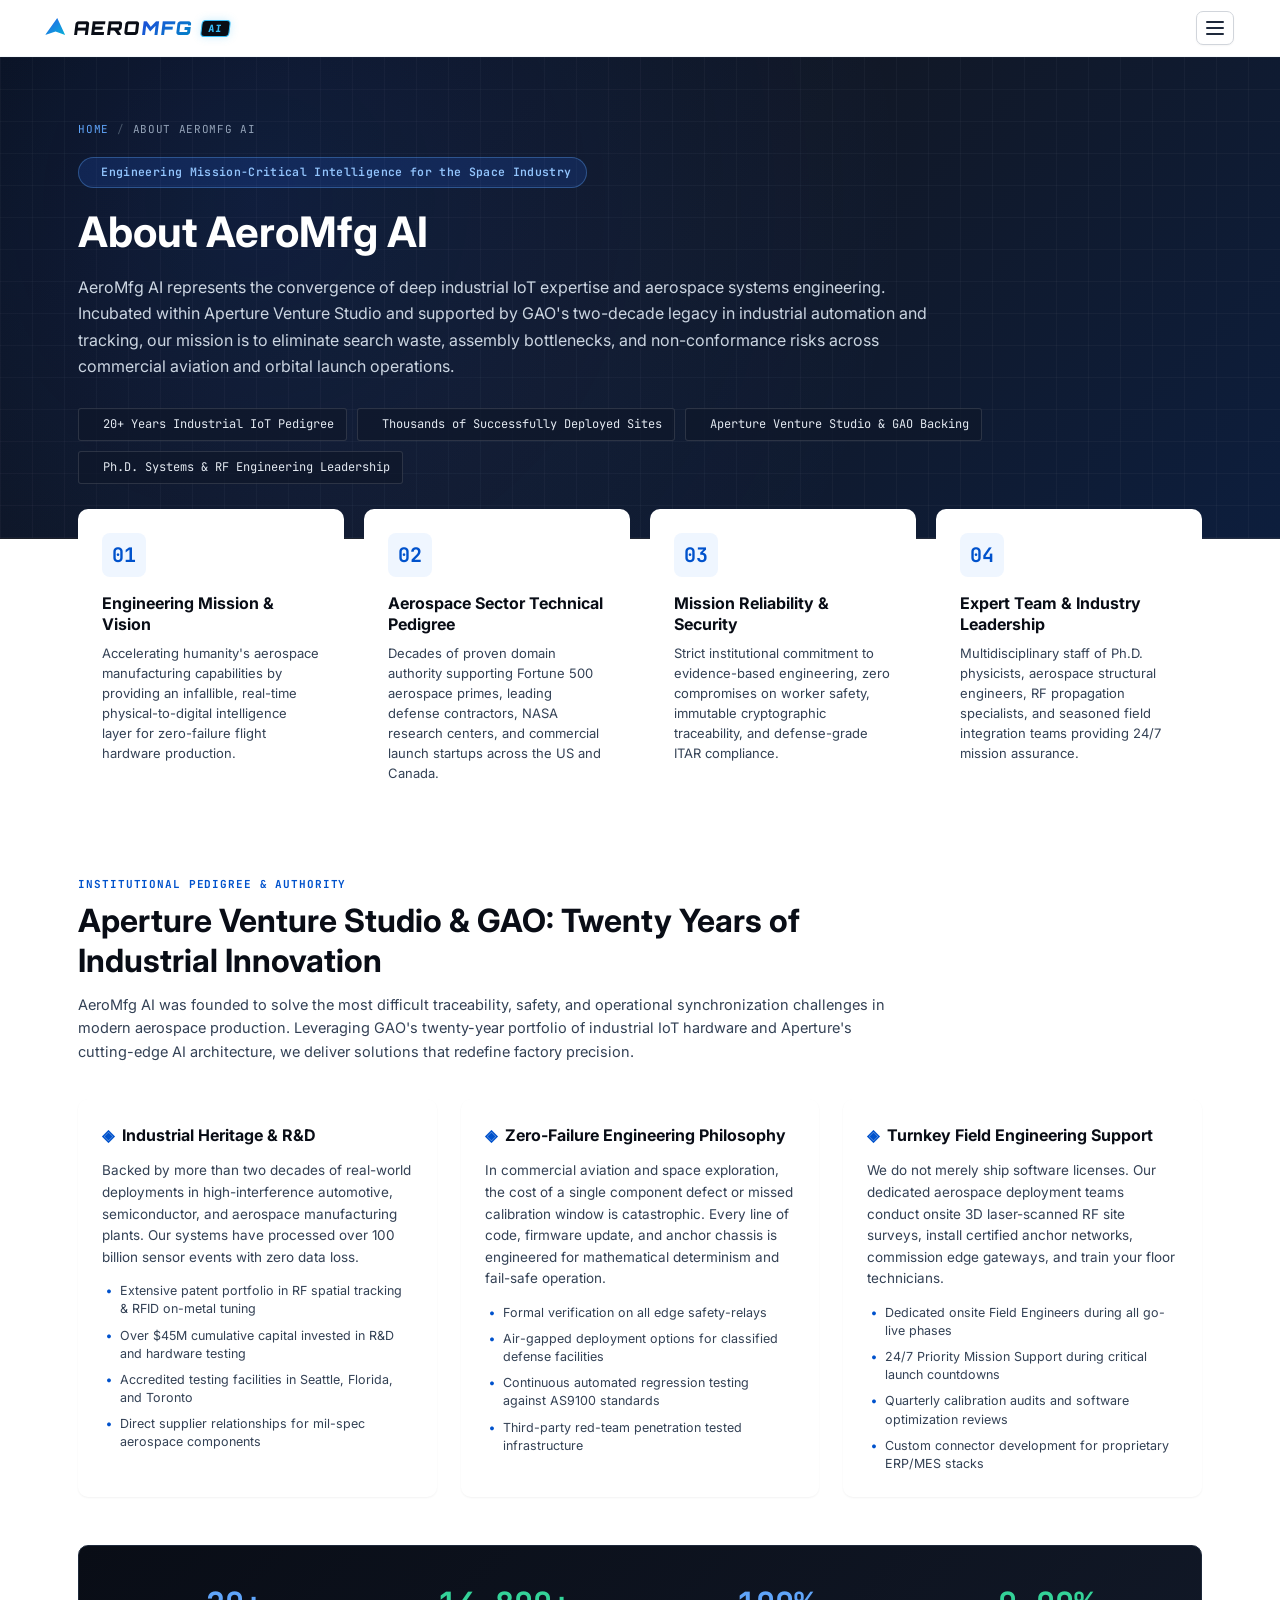
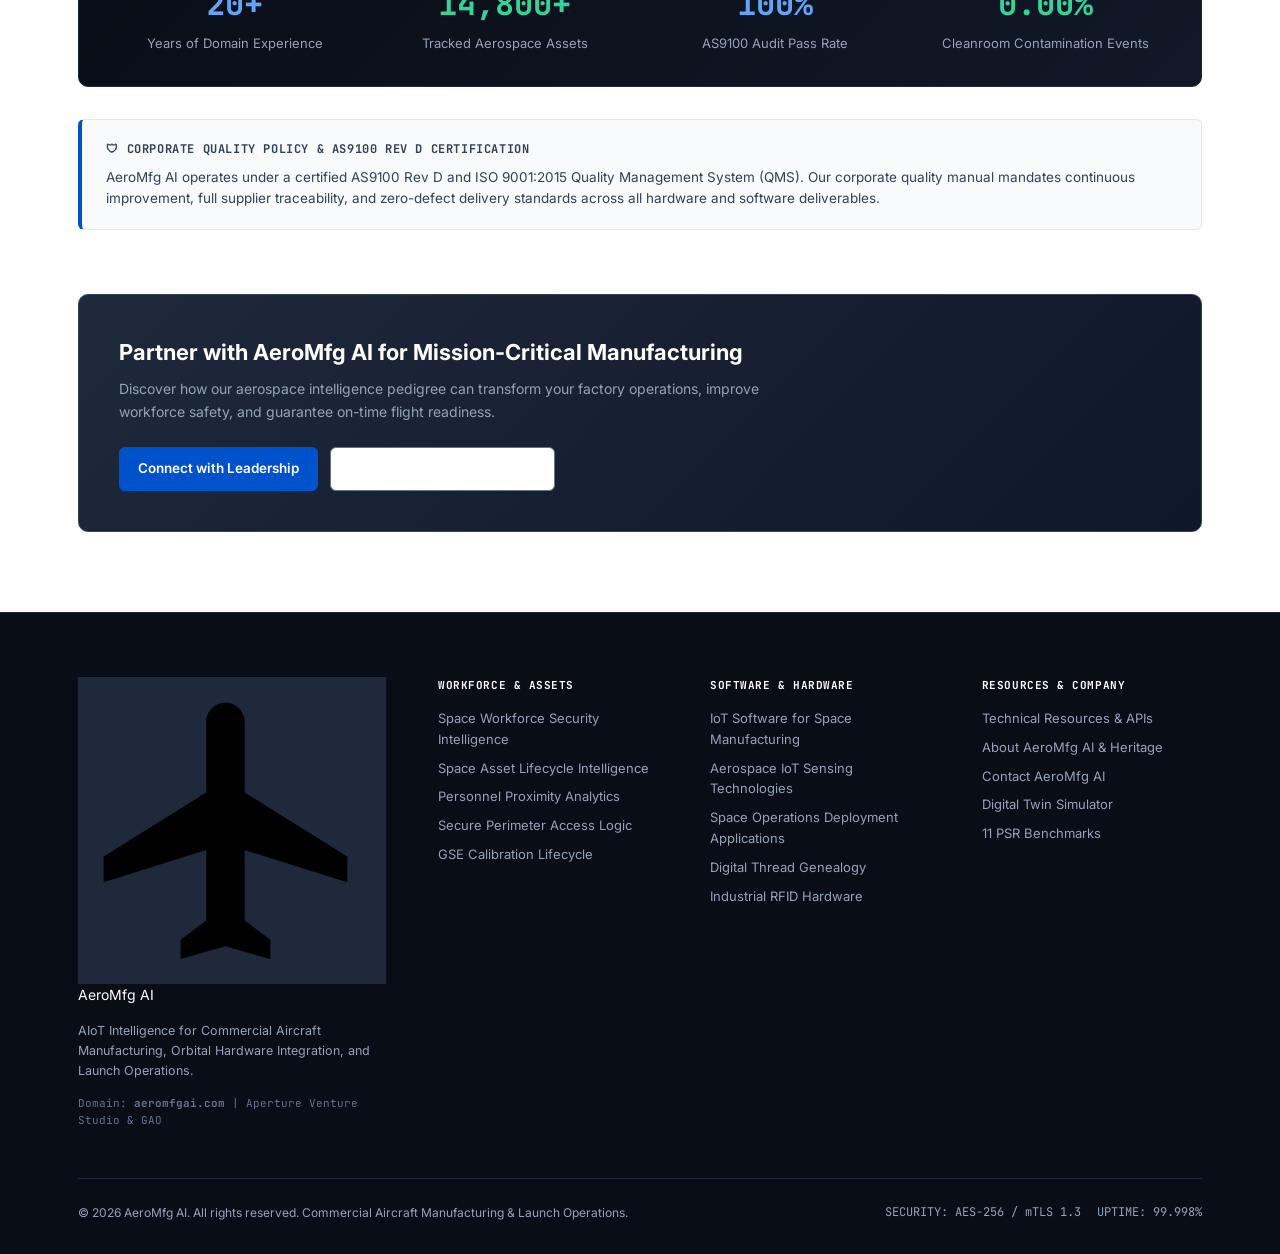
==== commit 781a4cf4: "UPDATE" ====
--- a/about-aeromfgai-ai.html
+++ b/about-aeromfgai-ai.html
@@ -31,38 +31,13 @@
       </div>
 
       <nav class="mobile-nav-links">
-        <a href="space-workforce-security-intelligence.html" class="mobile-nav-link">
-          <span class="nav-num">01</span>
-          <span>Space Workforce Security Intelligence</span>
-        </a>
-        <a href="space-asset-lifecycle-intelligence.html" class="mobile-nav-link">
-          <span class="nav-num">02</span>
-          <span>Space Asset Lifecycle Intelligence</span>
-        </a>
-        <a href="iot-software-space-manufacturing.html" class="mobile-nav-link">
-          <span class="nav-num">03</span>
-          <span>IoT Software for Space Manufacturing</span>
-        </a>
-        <a href="aerospace-iot-sensing-technologies.html" class="mobile-nav-link">
-          <span class="nav-num">04</span>
-          <span>Aerospace IoT Sensing Technologies</span>
-        </a>
-        <a href="space-operations-deployment-applications.html" class="mobile-nav-link">
-          <span class="nav-num">05</span>
-          <span>Space Operations Deployment Applications</span>
-        </a>
-        <a href="technical-resources.html" class="mobile-nav-link">
-          <span class="nav-num">06</span>
-          <span>Technical Resources</span>
-        </a>
-        <a href="about-aeromfgai-ai.html" class="mobile-nav-link active">
-          <span class="nav-num">07</span>
-          <span>About AeroMfg AI</span>
-        </a>
-        <a href="contact-aeromfgai-ai.html" class="mobile-nav-link">
-          <span class="nav-num">08</span>
-          <span>Contact AeroMfg AI</span>
-        </a>
+        <a href="space-workforce-security-intelligence.html" class="mobile-nav-link">Space Workforce Security Intelligence</a>
+        <a href="space-asset-lifecycle-intelligence.html" class="mobile-nav-link">Space Asset Lifecycle Intelligence</a>
+        <a href="iot-software-space-manufacturing.html" class="mobile-nav-link">IoT Software for Space Manufacturing</a>
+        <a href="aerospace-iot-sensing-technologies.html" class="mobile-nav-link">Aerospace IoT Sensing Technologies</a>
+        <a href="space-operations-deployment-applications.html" class="mobile-nav-link">Space Operations Deployment Applications</a>
+        <a href="technical-resources.html" class="mobile-nav-link">Technical Resources</a>
+        <a href="about-aeromfgai-ai.html" class="mobile-nav-link active">About AeroMfg AI</a>
       </nav>
 
       <div style="margin-top: auto; padding-top: 20px; border-top: 1px solid var(--border-subtle); display: flex; flex-direction: column; gap: 10px;">
--- a/styles.css
+++ b/styles.css
@@ -56,7 +56,7 @@
   --radius-lg: 14px;
   --radius-full: 9999px;
 
-  --container-max: 1320px;
+  --container-max: min(1680px, 94vw);
 }
 
 /* CSS Reset & Base */
@@ -105,7 +105,19 @@
   width: 100%;
   max-width: var(--container-max);
   margin: 0 auto;
-  padding: 0 24px;
+  padding: 0 28px;
+}
+
+@media (min-width: 1200px) {
+  .container {
+    padding: 0 40px;
+  }
+}
+
+@media (min-width: 1600px) {
+  .container {
+    padding: 0 52px;
+  }
 }
 
 /* Typography Helpers */
@@ -147,9 +159,9 @@
 }
 
 .section-summary {
-  font-size: 14.5px;
+  font-size: 15px;
   color: var(--text-muted);
-  max-width: 780px;
+  max-width: 1040px;
   line-height: 1.65;
 }
 
@@ -311,8 +323,10 @@
   top: 0;
   width: 100%;
   z-index: 1000;
-  background: #ffffff;
-  border-bottom: 1px solid #f1f5f9;
+  background: rgba(255, 255, 255, 0.88);
+  backdrop-filter: blur(12px);
+  -webkit-backdrop-filter: blur(12px);
+  border-bottom: 1px solid rgba(241, 245, 249, 0.8);
   box-shadow: 0 1px 3px 0 rgba(0, 0, 0, 0.03);
 }
 
@@ -461,49 +475,68 @@
    HERO SECTION
    ========================================================================== */
 .hero-wrap {
-  padding: 70px 0 60px;
+  padding: 72px 0 65px;
   background: linear-gradient(180deg, #ffffff 0%, var(--bg-subtle) 100%);
   border-bottom: 1px solid var(--border-subtle);
 }
 
 .hero-layout {
   display: grid;
-  grid-template-columns: 1.15fr 0.85fr;
-  gap: 48px;
-  align-items: center;
+  grid-template-columns: 1.1fr 0.9fr;
+  gap: 64px;
+  align-items: center;
+}
+
+@media (min-width: 1360px) {
+  .hero-layout {
+    gap: 84px;
+  }
+}
+
+@media (min-width: 1600px) {
+  .hero-layout {
+    gap: 96px;
+  }
 }
 
 .hero-headline {
   font-family: var(--font-display);
-  font-size: 2.85rem;
+  font-size: clamp(2.5rem, 3.1vw, 3.35rem);
   font-weight: 700;
   line-height: 1.12;
   letter-spacing: -0.025em;
   color: var(--text-heading);
-  margin-bottom: 18px;
+  margin-bottom: 20px;
 }
 
 .hero-description {
-  font-size: 15.5px;
-  line-height: 1.65;
+  font-size: 16px;
+  line-height: 1.68;
   color: var(--text-body);
-  margin-bottom: 28px;
+  margin-bottom: 30px;
+  max-width: 760px;
 }
 
 .hero-btn-row {
   display: flex;
   align-items: center;
   flex-wrap: wrap;
-  gap: 12px;
-  margin-bottom: 36px;
+  gap: 14px;
+  margin-bottom: 40px;
 }
 
 .spec-strip {
   display: grid;
   grid-template-columns: repeat(4, 1fr);
-  gap: 16px;
-  padding-top: 24px;
+  gap: 28px;
+  padding-top: 28px;
   border-top: 1px solid var(--border-subtle);
+}
+
+@media (min-width: 1400px) {
+  .spec-strip {
+    gap: 40px;
+  }
 }
 
 .spec-col {
@@ -1101,31 +1134,49 @@
 .module-grid-4 {
   display: grid;
   grid-template-columns: repeat(4, 1fr);
-  gap: 20px;
+  gap: 28px;
+}
+
+@media (min-width: 1400px) {
+  .module-grid-4 {
+    gap: 36px;
+  }
 }
 
 .module-grid-3 {
   display: grid;
   grid-template-columns: repeat(3, 1fr);
-  gap: 24px;
+  gap: 30px;
+}
+
+@media (min-width: 1400px) {
+  .module-grid-3 {
+    gap: 40px;
+  }
 }
 
 .module-grid-2 {
   display: grid;
   grid-template-columns: repeat(2, 1fr);
-  gap: 28px;
+  gap: 32px;
 }
 
 .module-grid-auto {
   display: grid;
   grid-template-columns: repeat(auto-fit, minmax(320px, 1fr));
-  gap: 24px;
+  gap: 28px;
 }
 
 .module-grid-5 {
   display: grid;
   grid-template-columns: repeat(6, 1fr);
-  gap: 24px;
+  gap: 28px;
+}
+
+@media (min-width: 1400px) {
+  .module-grid-5 {
+    gap: 36px;
+  }
 }
 
 .module-grid-5 > :nth-child(1),
@@ -1142,6 +1193,7 @@
 @media (max-width: 960px) {
   .module-grid-5 {
     grid-template-columns: repeat(2, 1fr);
+    gap: 20px;
   }
   .module-grid-5 > :nth-child(1),
   .module-grid-5 > :nth-child(2),
@@ -1157,6 +1209,7 @@
 @media (max-width: 640px) {
   .module-grid-5 {
     grid-template-columns: 1fr;
+    gap: 16px;
   }
   .module-grid-5 > :nth-child(1),
   .module-grid-5 > :nth-child(2),
@@ -1170,11 +1223,17 @@
 .text-two-col {
   display: grid;
   grid-template-columns: 1fr 1fr;
-  gap: 32px;
+  gap: 44px;
   margin-bottom: 40px;
-  font-size: 15px;
+  font-size: 15.5px;
   line-height: 1.7;
   color: var(--text-body);
+}
+
+@media (min-width: 1400px) {
+  .text-two-col {
+    gap: 60px;
+  }
 }
 
 @media (max-width: 820px) {
@@ -1678,8 +1737,11 @@
   width: 380px;
   max-width: 88vw;
   height: 100%;
-  background: #ffffff;
-  box-shadow: var(--shadow-modal);
+  background: rgba(255, 255, 255, 0.88);
+  backdrop-filter: blur(24px);
+  -webkit-backdrop-filter: blur(24px);
+  box-shadow: -10px 0 35px rgba(0, 0, 0, 0.12);
+  border-left: 1px solid rgba(255, 255, 255, 0.6);
   padding: 24px;
   display: flex;
   flex-direction: column;
@@ -1722,55 +1784,38 @@
 .mobile-nav-links {
   display: flex;
   flex-direction: column;
-  gap: 4px;
+  gap: 2px;
 }
 
 .mobile-nav-link {
-  display: flex;
-  align-items: center;
-  gap: 12px;
-  font-size: 13.5px;
-  font-weight: 600;
+  display: block;
+  font-size: 14.5px;
+  font-weight: 500;
   color: var(--text-heading);
-  padding: 10px 14px;
+  padding: 12px 16px;
   border-radius: var(--radius-sm);
   text-decoration: none;
+  background: transparent;
   transition: all 0.15s ease;
   border-left: 3px solid transparent;
 }
 
 .mobile-nav-link .nav-num {
-  font-family: var(--font-mono);
-  font-size: 11px;
-  font-weight: 700;
-  color: var(--text-muted);
-  background: var(--bg-muted);
-  padding: 2px 7px;
-  border-radius: 4px;
-  transition: all 0.15s ease;
+  display: none;
 }
 
 .mobile-nav-link:hover {
-  background: var(--bg-muted);
+  background: rgba(2, 132, 199, 0.06);
   color: var(--brand-blue);
   border-left-color: var(--brand-blue);
-}
-
-.mobile-nav-link:hover .nav-num {
-  background: var(--brand-blue);
-  color: #ffffff;
+  padding-left: 20px;
 }
 
 .mobile-nav-link.active {
-  background: #eff6ff;
+  background: transparent;
   color: var(--brand-blue);
   border-left-color: var(--brand-blue);
-  font-weight: 700;
-}
-
-.mobile-nav-link.active .nav-num {
-  background: var(--brand-blue);
-  color: #ffffff;
+  font-weight: 600;
 }
 
 /* ==========================================================================
@@ -1870,6 +1915,19 @@
   margin-top: 14px;
 }
 
+.subpage-hero .btn-outline {
+  background: rgba(255, 255, 255, 0.08);
+  color: #ffffff;
+  border: 1px solid rgba(255, 255, 255, 0.28);
+  backdrop-filter: blur(8px);
+}
+
+.subpage-hero .btn-outline:hover {
+  background: rgba(255, 255, 255, 0.18);
+  border-color: #ffffff;
+  color: #ffffff;
+}
+
 .subpage-pill {
   display: inline-flex;
   align-items: center;
@@ -2110,8 +2168,14 @@
 .footer-grid-layout {
   display: grid;
   grid-template-columns: 1.4fr 1fr 1fr 1fr;
-  gap: 40px;
+  gap: 52px;
   margin-bottom: 48px;
+}
+
+@media (min-width: 1400px) {
+  .footer-grid-layout {
+    gap: 64px;
+  }
 }
 
 .footer-heading {
@@ -2356,10 +2420,10 @@
 
 /* The 3D Perspective Viewport */
 .viewport-3d {
-  height: 380px;
+  height: 430px;
   width: 100%;
   position: relative;
-  perspective: 900px;
+  perspective: 950px;
   overflow: hidden;
   display: flex;
   align-items: center;
@@ -2368,8 +2432,8 @@
 }
 
 .world-3d {
-  width: 240px;
-  height: 240px;
+  width: 260px;
+  height: 260px;
   position: relative;
   transform-style: preserve-3d;
   transition: transform 0.8s cubic-bezier(0.16, 1, 0.3, 1);
@@ -2406,14 +2470,14 @@
 /* 3D Cyber Ground Plane Grid */
 .grid-plane-3d {
   position: absolute;
-  top: -80px;
-  left: -80px;
-  width: 400px;
-  height: 400px;
+  top: -100px;
+  left: -100px;
+  width: 460px;
+  height: 460px;
   background-image: 
     linear-gradient(rgba(56, 189, 248, 0.18) 1px, transparent 1px),
     linear-gradient(90deg, rgba(56, 189, 248, 0.18) 1px, transparent 1px);
-  background-size: 25px 25px;
+  background-size: 26px 26px;
   border: 1px solid rgba(56, 189, 248, 0.35);
   border-radius: 50%;
   transform: translateZ(-60px);
@@ -2613,103 +2677,787 @@
   transform: translateZ(60px) rotateX(45deg);
 }
 
-/* 3. Interactive 3D Exploded Layer Stack (Section 1) */
-.stack-3d-container {
-  perspective: 1200px;
-  padding: 30px 10px;
-  display: flex;
+/* ==========================================================================
+   ABOUT & CONTACT HOMEPAGE SECTIONS
+   ========================================================================== */
+.about-layout {
+  display: grid;
+  grid-template-columns: 1.15fr 0.85fr;
+  gap: 48px;
+  align-items: stretch;
+}
+
+@media (min-width: 1400px) {
+  .about-layout {
+    gap: 64px;
+  }
+}
+
+.about-narrative-card {
+  background: #ffffff;
+  border: 1px solid var(--border-subtle);
+  border-radius: var(--radius-md);
+  padding: 36px;
+  box-shadow: var(--shadow-card);
+  display: flex;
+  flex-direction: column;
+  justify-content: space-between;
+}
+
+.about-stats-grid {
+  display: grid;
+  grid-template-columns: 1fr 1fr;
+  gap: 20px;
+}
+
+.about-stat-box {
+  background: #ffffff;
+  border: 1px solid var(--border-subtle);
+  border-radius: var(--radius-md);
+  padding: 24px;
+  box-shadow: var(--shadow-card);
+  display: flex;
+  flex-direction: column;
+  transition: all 0.2s ease;
+}
+
+.about-stat-box:hover {
+  border-color: var(--brand-blue-border);
+  transform: translateY(-2px);
+  box-shadow: var(--shadow-elevated);
+}
+
+.contact-home-layout {
+  display: grid;
+  grid-template-columns: 1.15fr 0.85fr;
+  gap: 48px;
+  align-items: start;
+}
+
+@media (min-width: 1400px) {
+  .contact-home-layout {
+    gap: 64px;
+  }
+}
+
+.contact-form-card {
+  background: #ffffff;
+  border: 1px solid var(--border-subtle);
+  border-radius: var(--radius-md);
+  padding: 36px;
+  box-shadow: var(--shadow-card);
+}
+
+.contact-info-panel {
+  background: rgba(15, 23, 42, 0.8);
+  border: 1px solid #334155;
+  border-radius: var(--radius-md);
+  padding: 36px;
+  color: #94a3b8;
+  display: flex;
+  flex-direction: column;
+  gap: 24px;
+}
+
+@media (max-width: 960px) {
+  .about-layout,
+  .contact-home-layout {
+    grid-template-columns: 1fr;
+    gap: 32px;
+  }
+}
+
+@media (max-width: 600px) {
+  .about-stats-grid {
+    grid-template-columns: 1fr;
+  }
+}
+
+/* ==========================================================================
+   SPACE WORKFORCE SECURITY INTELLIGENCE - 3D COMMAND STAGE & TECHIE ACCENTS
+   ========================================================================== */
+
+/* Subpage Hero Layout & Spec Strip */
+.subpage-hero .hero-layout {
+  display: grid;
+  grid-template-columns: 1.12fr 0.88fr;
+  gap: 56px;
+  align-items: center;
+}
+
+@media (min-width: 1400px) {
+  .subpage-hero .hero-layout {
+    gap: 72px;
+  }
+}
+
+.subpage-hero .spec-strip {
+  border-top-color: rgba(255, 255, 255, 0.12);
+  margin-top: 32px;
+  padding-top: 24px;
+}
+
+.subpage-hero .spec-val {
+  color: #38bdf8;
+  text-shadow: 0 0 14px rgba(56, 189, 248, 0.4);
+}
+
+.subpage-hero .spec-label {
+  color: #94a3b8;
+}
+
+/* 3D Security Command Console Wrapper */
+.sec-stage-wrapper {
+  background: radial-gradient(circle at 50% 35%, #0e1e3e 0%, #070c18 65%, #03060d 100%);
+  border: 1px solid rgba(56, 189, 248, 0.28);
+  border-radius: var(--radius-md);
+  box-shadow: 0 20px 50px -10px rgba(0, 0, 0, 0.6), inset 0 1px 1px rgba(255, 255, 255, 0.15);
+  overflow: hidden;
+  position: relative;
+  display: flex;
+  flex-direction: column;
+}
+
+.sec-stage-header {
+  background: rgba(15, 23, 42, 0.88);
+  backdrop-filter: blur(8px);
+  border-bottom: 1px solid rgba(56, 189, 248, 0.22);
+  padding: 10px 16px;
+  display: flex;
+  align-items: center;
+  justify-content: space-between;
+  gap: 10px;
+  z-index: 10;
+}
+
+.sec-stage-title {
+  font-family: var(--font-mono);
+  font-size: 11px;
+  font-weight: 700;
+  color: #e2e8f0;
+  display: flex;
+  align-items: center;
+  gap: 8px;
+  letter-spacing: 0.05em;
+  text-transform: uppercase;
+}
+
+.sec-pulse-dot {
+  width: 7px;
+  height: 7px;
+  border-radius: 50%;
+  background: #38bdf8;
+  box-shadow: 0 0 8px #38bdf8;
+  animation: pulseBlink 1.8s infinite ease-in-out;
+}
+
+/* Radio Switcher States for Security Console */
+#sec-envelope:checked ~ .sec-stage-wrapper .cam-btn[for="sec-envelope"],
+#sec-radar:checked ~ .sec-stage-wrapper .cam-btn[for="sec-radar"],
+#sec-zonal:checked ~ .sec-stage-wrapper .cam-btn[for="sec-zonal"] {
+  background: #0284c7;
+  color: #ffffff;
+  border-color: #38bdf8;
+  box-shadow: 0 0 10px rgba(56, 189, 248, 0.45);
+}
+
+/* 3D Viewport & World */
+.sec-viewport-3d {
+  height: 410px;
+  width: 100%;
+  position: relative;
+  perspective: 900px;
+  overflow: hidden;
+  display: flex;
+  align-items: center;
   justify-content: center;
-  align-items: center;
-  margin: 32px 0 10px;
-}
-
-.stack-3d-stage {
-  width: 100%;
-  max-width: 680px;
-  height: 200px;
+}
+
+.sec-world-3d {
+  width: 260px;
+  height: 260px;
   position: relative;
   transform-style: preserve-3d;
-  transform: rotateX(55deg) rotateZ(-26deg);
-  transition: transform 0.6s cubic-bezier(0.2, 0.8, 0.2, 1);
-}
-
-.stack-3d-container:hover .stack-3d-stage {
-  transform: rotateX(50deg) rotateZ(-20deg) scale(1.03);
-}
-
-.layer-3d-slice {
+  transition: transform 0.8s cubic-bezier(0.16, 1, 0.3, 1);
+  transform: rotateX(60deg) rotateZ(-35deg);
+}
+
+#sec-envelope:checked ~ .sec-stage-wrapper .sec-world-3d {
+  transform: rotateX(60deg) rotateZ(-35deg);
+}
+
+#sec-radar:checked ~ .sec-stage-wrapper .sec-world-3d {
+  transform: rotateX(0deg) rotateZ(0deg) scale(0.9);
+}
+
+#sec-zonal:checked ~ .sec-stage-wrapper .sec-world-3d {
+  transform: rotateX(68deg) rotateZ(-45deg) scale(1.05);
+}
+
+/* Ground Grid Plane */
+.sec-grid-plane {
   position: absolute;
+  top: -20px;
+  left: -20px;
+  width: 300px;
+  height: 300px;
+  background-image: 
+    linear-gradient(rgba(56, 189, 248, 0.22) 1px, transparent 1px),
+    linear-gradient(90deg, rgba(56, 189, 248, 0.22) 1px, transparent 1px);
+  background-size: 25px 25px;
+  border: 1px solid rgba(56, 189, 248, 0.35);
+  box-shadow: 0 0 35px rgba(56, 189, 248, 0.15);
+  border-radius: 4px;
+  transform-style: preserve-3d;
+}
+
+/* Radar Sweep */
+.sec-radar-sweep {
+  position: absolute;
+  top: 0;
+  left: 0;
   width: 100%;
-  height: 64px;
-  border-radius: 10px;
-  padding: 12px 22px;
-  display: flex;
-  align-items: center;
-  justify-content: space-between;
+  height: 100%;
+  border-radius: 50%;
+  background: conic-gradient(from 0deg at 50% 50%, rgba(56, 189, 248, 0.35) 0deg, transparent 65deg, transparent 360deg);
+  animation: radarSpin 6s linear infinite;
+  pointer-events: none;
+}
+
+/* Concentric Geofence Rings */
+.sec-ring {
+  position: absolute;
+  border-radius: 50%;
+  left: 50%;
+  top: 50%;
+  transform: translate(-50%, -50%);
+  pointer-events: none;
+  transition: all 0.5s ease;
+}
+
+.sec-ring-1m {
+  width: 90px;
+  height: 90px;
+  border: 1.5px dashed rgba(244, 63, 94, 0.7);
+  box-shadow: 0 0 10px rgba(244, 63, 94, 0.25);
+}
+
+.sec-ring-2m {
+  width: 160px;
+  height: 160px;
+  border: 1px solid rgba(251, 191, 36, 0.6);
+}
+
+.sec-ring-3m {
+  width: 240px;
+  height: 240px;
+  border: 1px solid rgba(56, 189, 248, 0.4);
+}
+
+/* Central Payload */
+.sec-payload-core {
+  position: absolute;
+  top: 50%;
+  left: 50%;
+  width: 44px;
+  height: 44px;
+  margin-top: -22px;
+  margin-left: -22px;
   transform-style: preserve-3d;
-  transition: transform 0.5s cubic-bezier(0.2, 0.8, 0.2, 1), box-shadow 0.5s ease;
-  cursor: pointer;
-  user-select: none;
-}
-
-.layer-slice-top {
-  top: 0;
-  background: rgba(2, 132, 199, 0.9);
-  border: 1px solid #38bdf8;
+  transform: translateZ(24px);
+}
+
+.sec-payload-bus {
+  width: 44px;
+  height: 44px;
+  background: rgba(14, 165, 233, 0.25);
+  border: 1.5px solid #38bdf8;
+  box-shadow: 0 0 15px rgba(56, 189, 248, 0.5);
+  display: flex;
+  align-items: center;
+  justify-content: center;
+  font-family: var(--font-mono);
+  font-size: 9px;
+  font-weight: 700;
   color: #ffffff;
-  transform: translateZ(65px);
-  box-shadow: 0 15px 30px rgba(2, 132, 199, 0.35);
-}
-
-.layer-slice-mid {
-  top: 50px;
-  background: rgba(15, 23, 42, 0.94);
-  border: 1px solid #64748b;
-  color: #f8fafc;
-  transform: translateZ(15px);
-  box-shadow: 0 15px 30px rgba(0, 0, 0, 0.4);
-}
-
-.layer-slice-bot {
-  top: 100px;
-  background: rgba(30, 41, 59, 0.96);
-  border: 1px solid #475569;
-  color: #94a3b8;
-  transform: translateZ(-35px);
-  box-shadow: 0 20px 40px rgba(0, 0, 0, 0.5);
-}
-
-/* Hover separation of 3D slices */
-.stack-3d-container:hover .layer-slice-top {
-  transform: translateZ(115px);
-  box-shadow: 0 25px 45px rgba(2, 132, 199, 0.5);
-}
-
-.stack-3d-container:hover .layer-slice-mid {
-  transform: translateZ(40px);
-  box-shadow: 0 20px 35px rgba(0, 0, 0, 0.5);
-}
-
-.stack-3d-container:hover .layer-slice-bot {
-  transform: translateZ(-35px);
-}
-
-.layer-title-3d {
-  font-family: var(--font-display);
-  font-size: 14px;
-  font-weight: 700;
-  display: flex;
-  align-items: center;
-  gap: 10px;
-}
-
-.layer-badge-3d {
-  font-family: var(--font-mono);
-  font-size: 10.5px;
-  font-weight: 700;
-  background: rgba(255, 255, 255, 0.15);
+  transform: translateZ(10px);
+}
+
+.sec-solar-wing-l,
+.sec-solar-wing-r {
+  position: absolute;
+  top: 10px;
+  width: 32px;
+  height: 24px;
+  background: linear-gradient(135deg, rgba(2, 132, 199, 0.5), rgba(14, 165, 233, 0.8));
+  border: 1px solid #7dd3fc;
+  box-shadow: 0 0 8px rgba(56, 189, 248, 0.4);
+}
+
+.sec-solar-wing-l {
+  left: -34px;
+}
+
+.sec-solar-wing-r {
+  right: -34px;
+}
+
+/* 3D Dynamic Cylindrical Safety Envelope */
+.sec-envelope-cylinder {
+  position: absolute;
+  top: 50%;
+  left: 50%;
+  width: 110px;
+  height: 110px;
+  margin-top: -55px;
+  margin-left: -55px;
+  border-radius: 50%;
+  background: radial-gradient(circle, rgba(56, 189, 248, 0.15) 0%, rgba(56, 189, 248, 0.05) 70%, transparent 100%);
+  border: 1.5px solid rgba(56, 189, 248, 0.7);
+  box-shadow: 0 0 20px rgba(56, 189, 248, 0.35);
+  transform-style: preserve-3d;
+  transform: translateZ(16px);
+  animation: geofencePulse 3s ease-in-out infinite;
+}
+
+@keyframes geofencePulse {
+  0%, 100% {
+    box-shadow: 0 0 15px rgba(56, 189, 248, 0.3);
+    border-color: rgba(56, 189, 248, 0.6);
+  }
+  50% {
+    box-shadow: 0 0 30px rgba(56, 189, 248, 0.6);
+    border-color: rgba(56, 189, 248, 0.95);
+  }
+}
+
+/* 4 UWB Anchor Beacons */
+.uwb-beacon {
+  position: absolute;
+  width: 12px;
+  height: 12px;
+  background: #38bdf8;
+  border-radius: 2px;
+  box-shadow: 0 0 10px #38bdf8;
+  transform-style: preserve-3d;
+  transform: translateZ(8px);
+}
+
+.uwb-b1 { top: 10px; left: 10px; }
+.uwb-b2 { top: 10px; right: 10px; }
+.uwb-b3 { bottom: 10px; left: 10px; }
+.uwb-b4 { bottom: 10px; right: 10px; }
+
+/* Personnel Wearable Nodes in 3D Space */
+.sec-node {
+  position: absolute;
+  padding: 3px 6px;
+  font-family: var(--font-mono);
+  font-size: 8.5px;
+  font-weight: 700;
+  border-radius: 3px;
+  white-space: nowrap;
+  transform-style: preserve-3d;
+  transform: translateZ(28px) rotateX(-60deg) rotateZ(35deg);
+  transition: transform 0.6s ease;
+  pointer-events: none;
+}
+
+#sec-radar:checked ~ .sec-stage-wrapper .sec-node {
+  transform: translateZ(28px) rotateX(0deg) rotateZ(0deg);
+}
+
+.sec-node-tech4 {
+  top: 40px;
+  right: 35px;
+  background: rgba(16, 185, 129, 0.9);
+  color: #ffffff;
+  border: 1px solid #6ee7b7;
+  box-shadow: 0 0 10px rgba(16, 185, 129, 0.5);
+}
+
+.sec-node-tech9 {
+  bottom: 50px;
+  left: 65px;
+  background: rgba(245, 158, 11, 0.9);
+  color: #ffffff;
+  border: 1px solid #fcd34d;
+  box-shadow: 0 0 10px rgba(245, 158, 11, 0.5);
+}
+
+/* Zonal Layer Planes */
+.zonal-layer {
+  position: absolute;
+  top: 15px;
+  left: 15px;
+  width: 230px;
+  height: 230px;
+  border-radius: 4px;
+  transition: transform 0.8s cubic-bezier(0.16, 1, 0.3, 1), opacity 0.5s ease;
+  pointer-events: none;
+  display: flex;
+  align-items: flex-start;
+  padding: 8px;
+}
+
+.zonal-layer-label {
+  font-family: var(--font-mono);
+  font-size: 9px;
+  font-weight: 700;
+  padding: 2px 6px;
+  border-radius: 2px;
+  opacity: 0;
+  transition: opacity 0.5s ease;
+}
+
+.zonal-layer-1 {
+  background: rgba(15, 23, 42, 0.4);
+  border: 1px dashed rgba(148, 163, 184, 0.4);
+  transform: translateZ(0px);
+}
+.zonal-layer-1 .zonal-layer-label {
+  background: #334155;
+  color: #cbd5e1;
+}
+
+.zonal-layer-2 {
+  background: rgba(2, 132, 199, 0.12);
+  border: 1px dashed rgba(56, 189, 248, 0.45);
+  transform: translateZ(0px);
+}
+.zonal-layer-2 .zonal-layer-label {
+  background: #0369a1;
+  color: #e0f2fe;
+}
+
+.zonal-layer-3 {
+  background: rgba(16, 185, 129, 0.15);
+  border: 1px solid rgba(52, 211, 153, 0.55);
+  transform: translateZ(0px);
+}
+.zonal-layer-3 .zonal-layer-label {
+  background: #047857;
+  color: #ecfdf5;
+}
+
+#sec-zonal:checked ~ .sec-stage-wrapper .zonal-layer-1 {
+  transform: translateZ(-40px);
+}
+#sec-zonal:checked ~ .sec-stage-wrapper .zonal-layer-2 {
+  transform: translateZ(10px);
+}
+#sec-zonal:checked ~ .sec-stage-wrapper .zonal-layer-3 {
+  transform: translateZ(60px);
+}
+#sec-zonal:checked ~ .sec-stage-wrapper .zonal-layer-label {
+  opacity: 1;
+}
+
+/* Security Console Telemetry Footer */
+.sec-stage-footer {
+  background: rgba(10, 15, 28, 0.95);
+  border-top: 1px solid rgba(56, 189, 248, 0.2);
+  padding: 10px 16px;
+  display: grid;
+  grid-template-columns: repeat(4, 1fr);
+  gap: 8px;
+  z-index: 10;
+}
+
+.sec-telemetry-item {
+  display: flex;
+  flex-direction: column;
+}
+
+.sec-telemetry-lbl {
+  font-family: var(--font-mono);
+  font-size: 8px;
+  color: #64748b;
+  text-transform: uppercase;
+  letter-spacing: 0.05em;
+}
+
+.sec-telemetry-val {
+  font-family: var(--font-mono);
+  font-size: 10px;
+  font-weight: 700;
+  color: #38bdf8;
+  white-space: nowrap;
+}
+
+@media (max-width: 960px) {
+  .subpage-hero .hero-layout {
+    grid-template-columns: 1fr;
+    gap: 40px;
+  }
+
+  .sec-stage-footer {
+    grid-template-columns: repeat(2, 1fr);
+  }
+
+  .sec-viewport-3d {
+    height: 340px;
+  }
+}
+
+/* Techie Box Reticle Brackets for Narrative Columns */
+.techie-hud-card {
+  position: relative;
+  background: #ffffff;
+  padding: 28px;
+  border-radius: var(--radius-md);
+  border: 1px solid var(--border-subtle);
+  box-shadow: var(--shadow-card);
+  transition: all 0.3s ease;
+}
+
+.techie-hud-card:hover {
+  border-color: rgba(2, 132, 199, 0.35);
+  box-shadow: 0 12px 28px -6px rgba(2, 132, 199, 0.12);
+  transform: translateY(-2px);
+}
+
+.techie-hud-card::before,
+.techie-hud-card::after {
+  content: "+";
+  position: absolute;
+  font-family: var(--font-mono);
+  font-size: 11px;
+  color: rgba(2, 132, 199, 0.4);
+  line-height: 1;
+  pointer-events: none;
+}
+
+.techie-hud-card::before {
+  top: 6px;
+  left: 8px;
+}
+
+.techie-hud-card::after {
+  bottom: 6px;
+  right: 8px;
+}
+
+/* Micro Spec Chip on Module Cards */
+.tech-micro-chip {
+  display: inline-block;
+  margin-top: 14px;
   padding: 3px 8px;
+  background: rgba(2, 132, 199, 0.08);
+  border: 1px solid rgba(2, 132, 199, 0.22);
   border-radius: 4px;
+  color: #0284c7;
+  font-family: var(--font-mono);
+  font-size: 10px;
+  font-weight: 600;
   letter-spacing: 0.04em;
-}
-
+  text-transform: uppercase;
+}
+
+.dark-bg .tech-micro-chip {
+  background: rgba(56, 189, 248, 0.12);
+  border-color: rgba(56, 189, 248, 0.3);
+  color: #38bdf8;
+}
+
+/* ========================================================
+   SPACE ASSET LIFECYCLE 3D CONSOLE CONTROLLERS & MODELS (ZERO JS)
+   ======================================================== */
+.asset-world-3d {
+  width: 260px;
+  height: 260px;
+  position: relative;
+  transform-style: preserve-3d;
+  transition: transform 0.8s cubic-bezier(0.16, 1, 0.3, 1);
+  transform: rotateX(60deg) rotateZ(-30deg);
+}
+
+#asset-orbit:checked ~ .sec-stage-wrapper .asset-world-3d {
+  transform: rotateX(58deg) rotateZ(-32deg);
+}
+
+#asset-calibration:checked ~ .sec-stage-wrapper .asset-world-3d {
+  transform: rotateX(68deg) rotateZ(-40deg) scale(1.02);
+}
+
+#asset-genealogy:checked ~ .sec-stage-wrapper .asset-world-3d {
+  transform: rotateX(72deg) rotateZ(-55deg) scale(1.08);
+}
+
+#asset-orbit:checked ~ .sec-stage-wrapper label[for="asset-orbit"],
+#asset-calibration:checked ~ .sec-stage-wrapper label[for="asset-calibration"],
+#asset-genealogy:checked ~ .sec-stage-wrapper label[for="asset-genealogy"] {
+  background: var(--brand-blue);
+  color: #ffffff;
+  border-color: #38bdf8;
+  box-shadow: 0 0 12px rgba(56, 189, 248, 0.45);
+}
+
+/* Asset Console 3D Hardware Core */
+.asset-core-satellite {
+  position: absolute;
+  top: 50%;
+  left: 50%;
+  width: 50px;
+  height: 50px;
+  margin-top: -25px;
+  margin-left: -25px;
+  transform-style: preserve-3d;
+  transform: translateZ(26px);
+  transition: all 0.6s ease;
+}
+
+.asset-core-bus {
+  width: 50px;
+  height: 50px;
+  background: rgba(14, 165, 233, 0.3);
+  border: 1.5px solid #38bdf8;
+  box-shadow: 0 0 16px rgba(56, 189, 248, 0.6);
+  display: flex;
+  align-items: center;
+  justify-content: center;
+  font-family: var(--font-mono);
+  font-size: 8.5px;
+  font-weight: 800;
+  color: #ffffff;
+  transform: translateZ(12px);
+  letter-spacing: 0.05em;
+}
+
+.asset-solar-array-l,
+.asset-solar-array-r {
+  position: absolute;
+  top: 12px;
+  width: 42px;
+  height: 26px;
+  background: linear-gradient(135deg, rgba(2, 132, 199, 0.65), rgba(14, 165, 233, 0.95));
+  border: 1px solid #7dd3fc;
+  box-shadow: 0 0 10px rgba(56, 189, 248, 0.45);
+}
+
+.asset-solar-array-l { left: -46px; }
+.asset-solar-array-r { right: -46px; }
+
+/* GSE Calibrated Tooling Rig Fixture */
+.gse-tooling-fixture {
+  position: absolute;
+  top: 50%;
+  left: 50%;
+  width: 140px;
+  height: 140px;
+  margin-top: -70px;
+  margin-left: -70px;
+  border: 1.5px dashed rgba(245, 158, 11, 0.7);
+  border-radius: 8px;
+  transform-style: preserve-3d;
+  transform: translateZ(14px);
+  transition: all 0.5s ease;
+  pointer-events: none;
+}
+
+#asset-calibration:checked ~ .sec-stage-wrapper .gse-tooling-fixture {
+  border-color: #f59e0b;
+  box-shadow: 0 0 20px rgba(245, 158, 11, 0.4);
+}
+
+/* Floating Asset Telemetry Tags */
+.asset-tag-pill {
+  position: absolute;
+  padding: 3px 6px;
+  font-family: var(--font-mono);
+  font-size: 8px;
+  font-weight: 700;
+  border-radius: 3px;
+  white-space: nowrap;
+  transform-style: preserve-3d;
+  transform: translateZ(32px) rotateX(-58deg) rotateZ(32deg);
+  transition: transform 0.6s ease, opacity 0.4s ease;
+  pointer-events: none;
+}
+
+.tag-tvac {
+  top: 36px;
+  right: 20px;
+  background: rgba(56, 189, 248, 0.9);
+  color: #041026;
+  border: 1px solid #bae6fd;
+  box-shadow: 0 0 10px rgba(56, 189, 248, 0.6);
+}
+
+.tag-calib {
+  bottom: 40px;
+  left: 20px;
+  background: rgba(16, 185, 129, 0.9);
+  color: #ffffff;
+  border: 1px solid #a7f3d0;
+  box-shadow: 0 0 10px rgba(16, 185, 129, 0.6);
+}
+
+/* Digital Thread Genealogy Planes (Stacked in 3D for Genealogy Mode) */
+.genealogy-plane {
+  position: absolute;
+  top: 15px;
+  left: 15px;
+  width: 230px;
+  height: 230px;
+  border-radius: 4px;
+  transition: transform 0.8s cubic-bezier(0.16, 1, 0.3, 1), opacity 0.5s ease;
+  pointer-events: none;
+  display: flex;
+  align-items: flex-start;
+  padding: 8px;
+}
+
+.genealogy-label {
+  font-family: var(--font-mono);
+  font-size: 8.5px;
+  font-weight: 700;
+  padding: 2px 6px;
+  border-radius: 2px;
+  opacity: 0;
+  transition: opacity 0.5s ease;
+}
+
+.genealogy-plane-1 {
+  background: rgba(15, 23, 42, 0.4);
+  border: 1px dashed rgba(148, 163, 184, 0.4);
+  transform: translateZ(0px);
+}
+.genealogy-plane-1 .genealogy-label {
+  background: #334155;
+  color: #cbd5e1;
+}
+
+.genealogy-plane-2 {
+  background: rgba(2, 132, 199, 0.12);
+  border: 1px dashed rgba(56, 189, 248, 0.45);
+  transform: translateZ(0px);
+}
+.genealogy-plane-2 .genealogy-label {
+  background: #0369a1;
+  color: #e0f2fe;
+}
+
+.genealogy-plane-3 {
+  background: rgba(16, 185, 129, 0.15);
+  border: 1px solid rgba(52, 211, 153, 0.55);
+  transform: translateZ(0px);
+}
+.genealogy-plane-3 .genealogy-label {
+  background: #047857;
+  color: #ecfdf5;
+}
+
+#asset-genealogy:checked ~ .sec-stage-wrapper .genealogy-plane-1 {
+  transform: translateZ(-40px);
+}
+#asset-genealogy:checked ~ .sec-stage-wrapper .genealogy-plane-2 {
+  transform: translateZ(10px);
+}
+#asset-genealogy:checked ~ .sec-stage-wrapper .genealogy-plane-3 {
+  transform: translateZ(60px);
+}
+#asset-genealogy:checked ~ .sec-stage-wrapper .genealogy-label {
+  opacity: 1;
+}
+
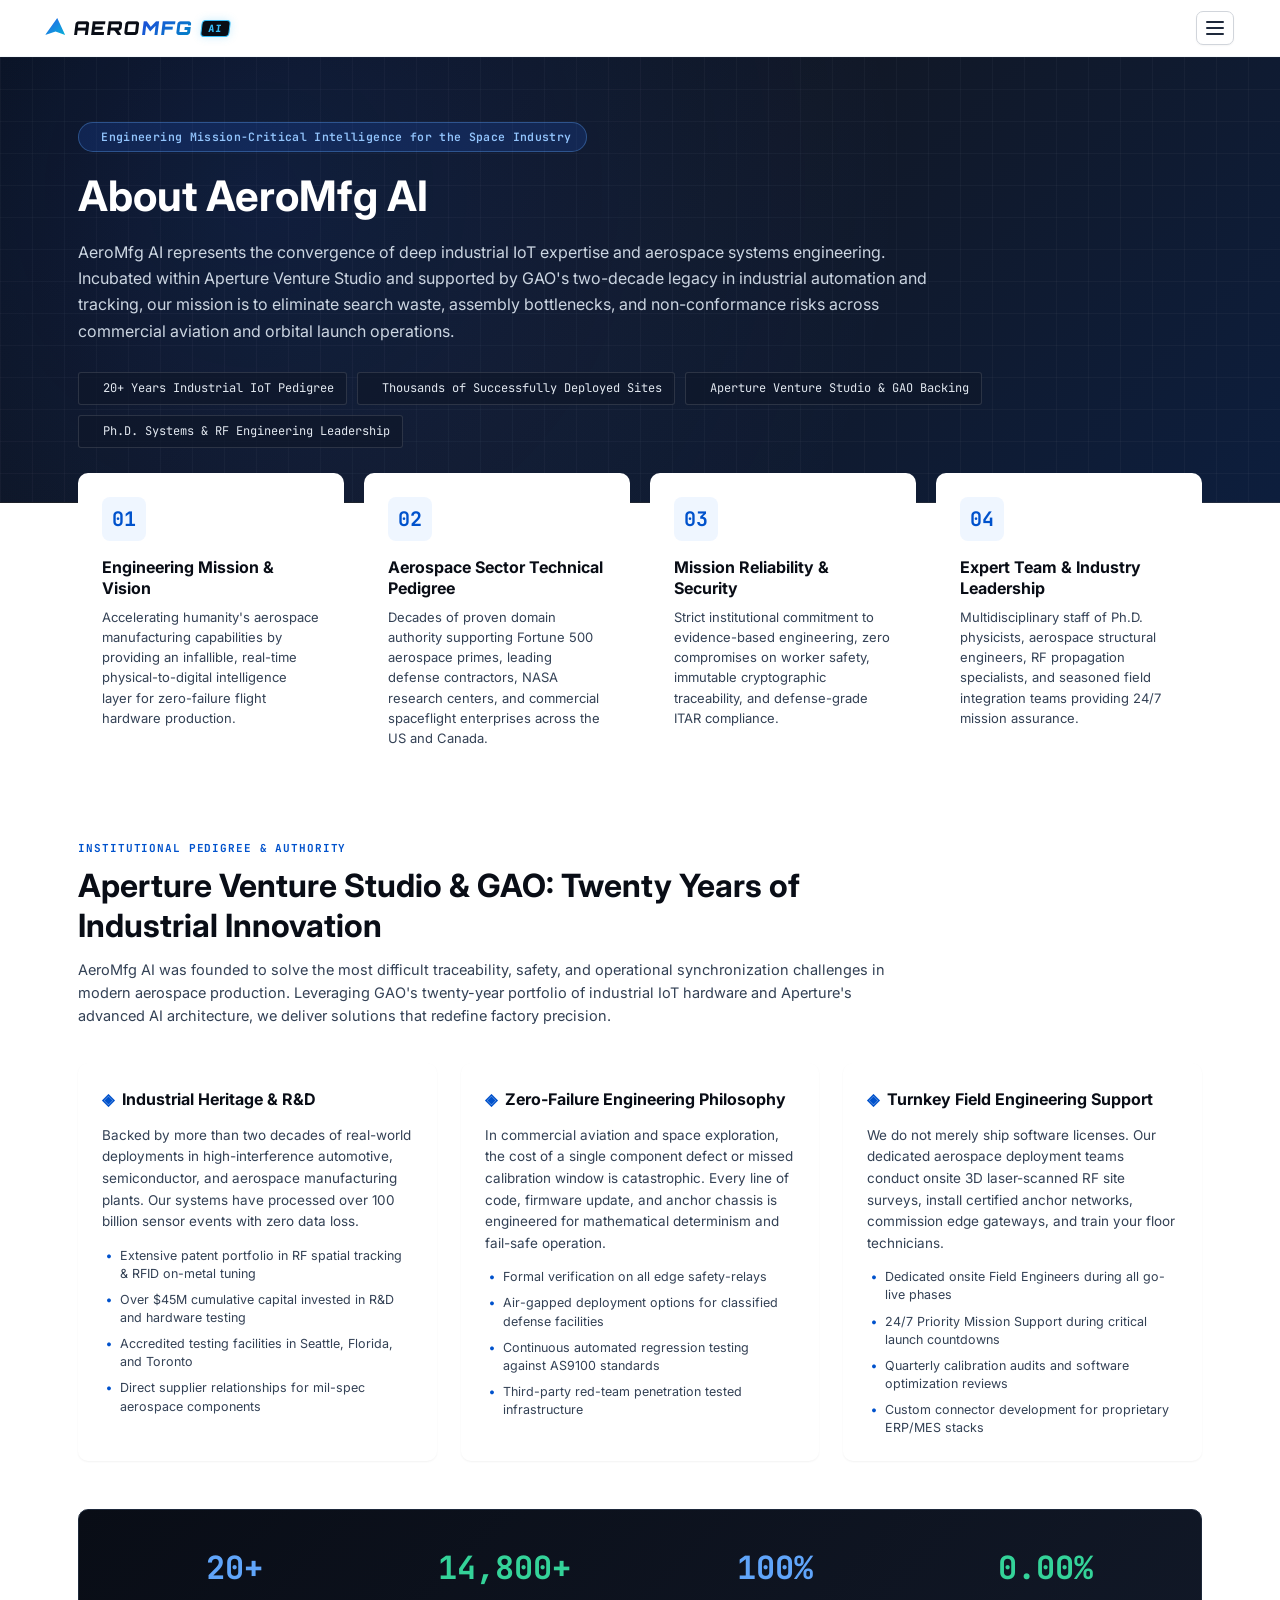
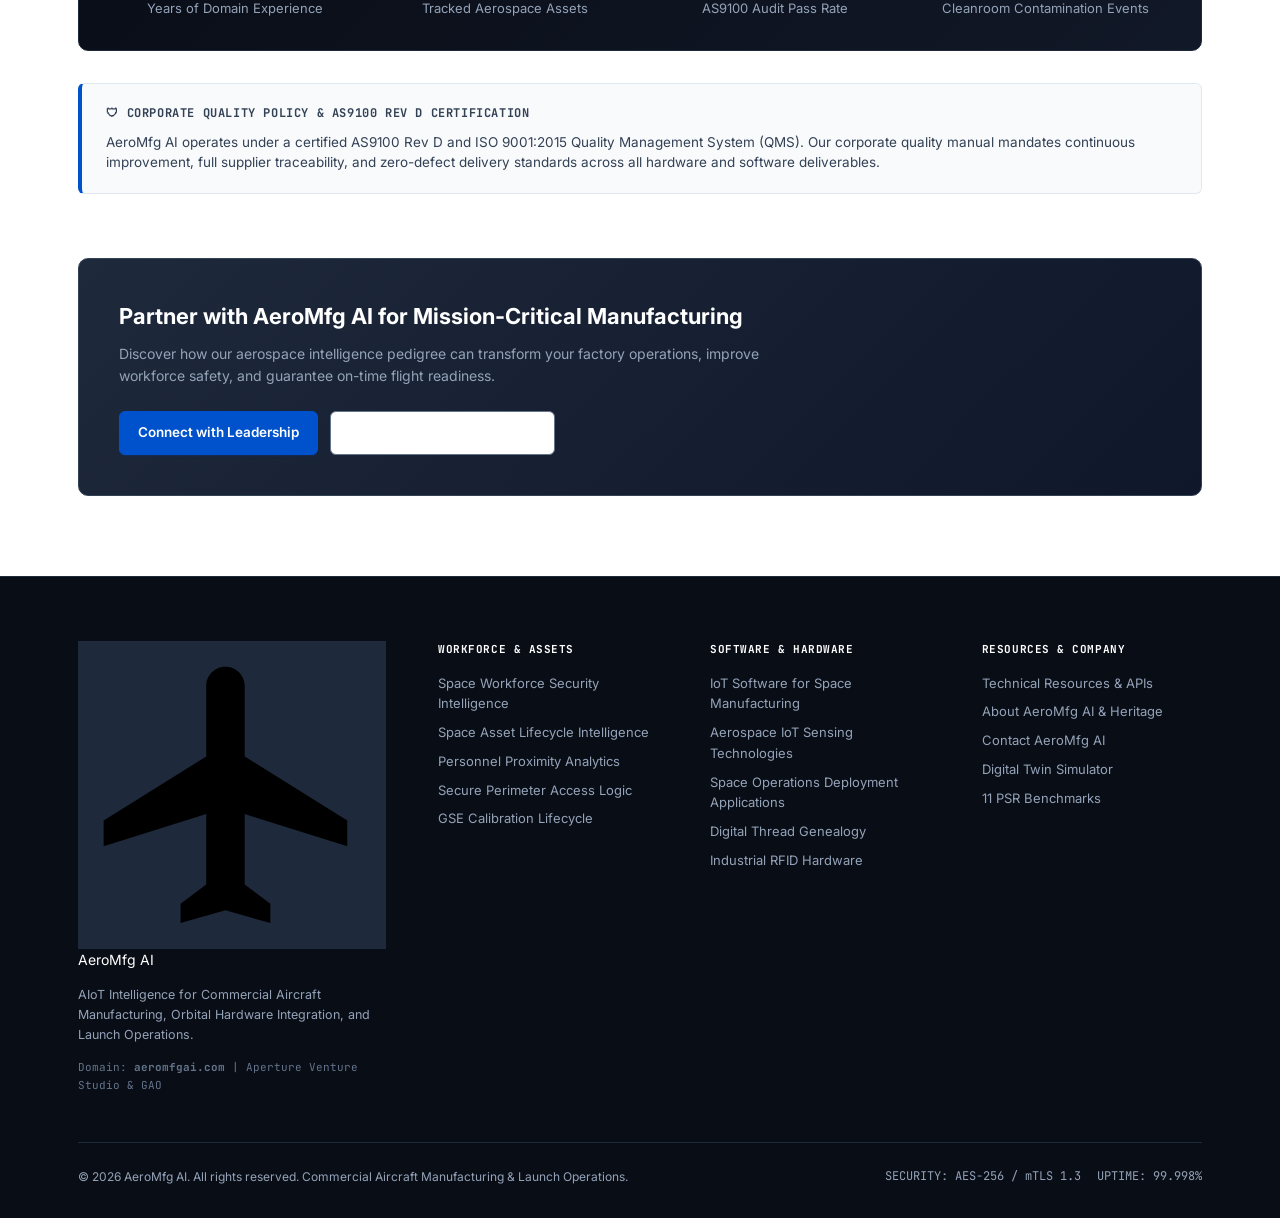
==== commit cff203ca: "refactor: enhance SEO metadata and update cross-page links across HTML files and styles" ====
--- a/about-aeromfgai-ai.html
+++ b/about-aeromfgai-ai.html
@@ -65,11 +65,6 @@
   <!-- SUBPAGE HERO SECTION -->
   <section class="subpage-hero">
     <div class="container">
-      <nav class="breadcrumb-nav">
-        <a href="index.html">Home</a>
-        <span class="sep">/</span>
-        <span>About AeroMfg AI</span>
-      </nav>
 
       <div class="subpage-tagline">
         <span class="badge-dot" style="background: var(--brand-emerald);"></span>
@@ -120,7 +115,7 @@
         <div class="leaf-card-icon">02</div>
         <h3 class="leaf-card-title">Aerospace Sector Technical Pedigree</h3>
         <p class="leaf-card-desc">
-          Decades of proven domain authority supporting Fortune 500 aerospace primes, leading defense contractors, NASA research centers, and commercial launch startups across the US and Canada.
+          Decades of proven domain authority supporting Fortune 500 aerospace primes, leading defense contractors, NASA research centers, and commercial spaceflight enterprises across the US and Canada.
         </p>
       </div>
 
@@ -148,7 +143,7 @@
       <span class="section-tag">Institutional Pedigree &amp; Authority</span>
       <h2>Aperture Venture Studio &amp; GAO: Twenty Years of Industrial Innovation</h2>
       <p>
-        AeroMfg AI was founded to solve the most difficult traceability, safety, and operational synchronization challenges in modern aerospace production. Leveraging GAO's twenty-year portfolio of industrial IoT hardware and Aperture's cutting-edge AI architecture, we deliver solutions that redefine factory precision.
+        AeroMfg AI was founded to solve the most difficult traceability, safety, and operational synchronization challenges in modern aerospace production. Leveraging GAO's twenty-year portfolio of industrial IoT hardware and Aperture's advanced AI architecture, we deliver solutions that redefine factory precision.
       </p>
     </div>
 
@@ -246,7 +241,7 @@
       </div>
       <div style="display: flex; gap: 12px;">
         <a href="contact-aeromfgai-ai.html" class="btn btn-primary">Connect with Leadership</a>
-        <a href="index.html#case-studies" class="btn btn-outline" style="color: #ffffff; border-color: #64748b;">Read Customer Case Studies</a>
+        <a href="aerospace-iot-sensing-technologies.html#case-studies" class="btn btn-outline" style="color: #ffffff; border-color: #64748b;">Read Customer Case Studies</a>
       </div>
     </div>
   </section>
@@ -299,7 +294,7 @@
             <li><a href="about-aeromfgai-ai.html">About AeroMfg AI &amp; Heritage</a></li>
             <li><a href="contact-aeromfgai-ai.html">Contact AeroMfg AI</a></li>
             <li><a href="index.html#simulator">Digital Twin Simulator</a></li>
-            <li><a href="index.html#case-studies">11 PSR Benchmarks</a></li>
+            <li><a href="aerospace-iot-sensing-technologies.html#case-studies">11 PSR Benchmarks</a></li>
           </ul>
         </div>
       </div>
--- a/styles.css
+++ b/styles.css
@@ -475,16 +475,36 @@
    HERO SECTION
    ========================================================================== */
 .hero-wrap {
-  padding: 72px 0 65px;
-  background: linear-gradient(180deg, #ffffff 0%, var(--bg-subtle) 100%);
+  padding: 86px 0 80px;
+  background-color: #ffffff;
+  background-image: 
+    radial-gradient(circle at 85% 20%, rgba(2, 132, 199, 0.08) 0%, transparent 55%),
+    radial-gradient(circle at 15% 85%, rgba(14, 165, 233, 0.04) 0%, transparent 45%),
+    linear-gradient(rgba(226, 232, 240, 0.45) 1px, transparent 1px),
+    linear-gradient(90deg, rgba(226, 232, 240, 0.45) 1px, transparent 1px);
+  background-size: 100% 100%, 100% 100%, 42px 42px, 42px 42px;
   border-bottom: 1px solid var(--border-subtle);
+  position: relative;
+  overflow: hidden;
+}
+
+.hero-wrap::before {
+  content: "";
+  position: absolute;
+  top: 0;
+  left: 0;
+  right: 0;
+  height: 2px;
+  background: linear-gradient(90deg, transparent, #0284c7, #38bdf8, transparent);
+  pointer-events: none;
 }
 
 .hero-layout {
   display: grid;
-  grid-template-columns: 1.1fr 0.9fr;
+  grid-template-columns: 1.12fr 0.88fr;
   gap: 64px;
   align-items: center;
+  min-height: 500px;
 }
 
 @media (min-width: 1360px) {
@@ -501,20 +521,20 @@
 
 .hero-headline {
   font-family: var(--font-display);
-  font-size: clamp(2.5rem, 3.1vw, 3.35rem);
-  font-weight: 700;
-  line-height: 1.12;
+  font-size: clamp(2.65rem, 3.25vw, 3.55rem);
+  font-weight: 700;
+  line-height: 1.18;
   letter-spacing: -0.025em;
   color: var(--text-heading);
-  margin-bottom: 20px;
+  margin-bottom: 24px;
 }
 
 .hero-description {
-  font-size: 16px;
-  line-height: 1.68;
+  font-size: 16.5px;
+  line-height: 1.76;
   color: var(--text-body);
-  margin-bottom: 30px;
-  max-width: 760px;
+  margin-bottom: 36px;
+  max-width: 700px;
 }
 
 .hero-btn-row {
@@ -522,7 +542,60 @@
   align-items: center;
   flex-wrap: wrap;
   gap: 14px;
-  margin-bottom: 40px;
+  margin-bottom: 0;
+}
+
+/* Hero Primary Solitary CTA Button */
+.hero-cta-btn {
+  display: inline-flex;
+  align-items: center;
+  justify-content: center;
+  gap: 12px;
+  background: linear-gradient(135deg, #0284c7 0%, #0052cc 100%);
+  color: #ffffff !important;
+  font-family: var(--font-sans);
+  font-size: 15px;
+  font-weight: 700;
+  letter-spacing: 0.01em;
+  padding: 14px 30px;
+  border-radius: var(--radius-sm);
+  border: 1px solid rgba(255, 255, 255, 0.25);
+  text-decoration: none;
+  box-shadow: 0 4px 20px -2px rgba(2, 132, 199, 0.45), 0 2px 6px -1px rgba(0, 0, 0, 0.08);
+  position: relative;
+  overflow: hidden;
+  transition: all 0.25s cubic-bezier(0.16, 1, 0.3, 1);
+}
+
+.hero-cta-btn::before {
+  content: "";
+  position: absolute;
+  top: 0;
+  left: -100%;
+  width: 100%;
+  height: 100%;
+  background: linear-gradient(90deg, transparent, rgba(255, 255, 255, 0.25), transparent);
+  transition: left 0.6s ease;
+}
+
+.hero-cta-btn:hover {
+  transform: translateY(-2px);
+  background: linear-gradient(135deg, #0369a1 0%, #0747a6 100%);
+  box-shadow: 0 8px 26px -2px rgba(2, 132, 199, 0.55), 0 4px 10px -2px rgba(0, 0, 0, 0.12);
+  border-color: rgba(255, 255, 255, 0.4);
+}
+
+.hero-cta-btn:hover::before {
+  left: 100%;
+}
+
+.hero-cta-btn .cta-arrow {
+  display: inline-flex;
+  transition: transform 0.25s cubic-bezier(0.16, 1, 0.3, 1);
+}
+
+.hero-cta-btn:hover .cta-arrow {
+  transform: translateX(4px);
 }
 
 .spec-strip {
@@ -557,6 +630,116 @@
   color: var(--text-muted);
   font-weight: 500;
   margin-top: 4px;
+}
+
+/* Hero Enhanced Spec Strip Console */
+.hero-wrap .spec-strip {
+  background: rgba(255, 255, 255, 0.82);
+  backdrop-filter: blur(14px);
+  -webkit-backdrop-filter: blur(14px);
+  border: 1px solid rgba(203, 213, 225, 0.85);
+  border-radius: var(--radius-md);
+  padding: 18px 22px;
+  box-shadow: 0 4px 18px -4px rgba(0, 0, 0, 0.05);
+  margin-top: 36px;
+  border-top: 1px solid rgba(203, 213, 225, 0.85);
+}
+
+.hero-wrap .spec-col {
+  border-left: 2px solid rgba(2, 132, 199, 0.22);
+  padding-left: 14px;
+  transition: border-color 0.2s ease;
+}
+
+.hero-wrap .spec-col:hover {
+  border-left-color: var(--brand-blue);
+}
+
+.hero-wrap .spec-col:first-child {
+  border-left-color: var(--brand-blue);
+}
+
+.hero-wrap .spec-val {
+  font-family: var(--font-mono);
+  font-size: 1.55rem;
+  font-weight: 800;
+  color: var(--text-heading);
+  letter-spacing: -0.02em;
+}
+
+.hero-wrap .spec-label {
+  font-family: var(--font-mono);
+  font-size: 10.5px;
+  color: var(--text-muted);
+  font-weight: 600;
+  text-transform: uppercase;
+  letter-spacing: 0.04em;
+  margin-top: 4px;
+}
+
+/* Aerospace Module Exploration Button */
+.btn-explore {
+  display: inline-flex;
+  align-items: center;
+  gap: 10px;
+  font-family: var(--font-mono);
+  font-size: 12.5px;
+  font-weight: 700;
+  color: var(--brand-blue);
+  background: rgba(2, 132, 199, 0.06);
+  border: 1px solid rgba(2, 132, 199, 0.28);
+  padding: 11px 20px;
+  border-radius: var(--radius-sm);
+  text-decoration: none;
+  transition: all 0.22s cubic-bezier(0.16, 1, 0.3, 1);
+  letter-spacing: 0.02em;
+}
+
+.btn-explore:hover {
+  background: var(--brand-blue);
+  color: #ffffff;
+  border-color: var(--brand-blue);
+  transform: translateX(4px);
+  box-shadow: 0 4px 16px rgba(2, 132, 199, 0.28);
+}
+
+.btn-explore .arrow-icon {
+  transition: transform 0.2s ease;
+  display: inline-block;
+}
+
+.btn-explore:hover .arrow-icon {
+  transform: translateX(4px);
+}
+
+/* 3D Command Stage Telemetry HUD Overlays */
+.stage-hud-overlay {
+  position: absolute;
+  pointer-events: none;
+  font-family: var(--font-mono);
+  font-size: 10px;
+  line-height: 1.45;
+  letter-spacing: 0.05em;
+  z-index: 5;
+  text-shadow: 0 0 8px rgba(56, 189, 248, 0.5);
+}
+
+.stage-hud-tl {
+  top: 14px;
+  left: 16px;
+  color: #38bdf8;
+}
+
+.stage-hud-tr {
+  top: 14px;
+  right: 16px;
+  text-align: right;
+  color: #38bdf8;
+}
+
+.stage-hud-label {
+  color: #94a3b8;
+  font-size: 9px;
 }
 
 /* Telemetry HUD Card */
@@ -3461,3 +3644,1086 @@
   opacity: 1;
 }
 
+/* ========================================================
+   IOT SOFTWARE FOR SPACE MANUFACTURING 3D CONSOLE (ZERO JS)
+   ======================================================== */
+.soft-world-3d {
+  width: 260px;
+  height: 260px;
+  position: relative;
+  transform-style: preserve-3d;
+  transition: transform 0.8s cubic-bezier(0.16, 1, 0.3, 1);
+  transform: rotateX(60deg) rotateZ(-32deg);
+}
+
+#soft-wip:checked ~ .sec-stage-wrapper .soft-world-3d {
+  transform: rotateX(60deg) rotateZ(-32deg);
+}
+
+#soft-genealogy:checked ~ .sec-stage-wrapper .soft-world-3d {
+  transform: rotateX(72deg) rotateZ(-55deg) scale(1.08);
+}
+
+#soft-sync:checked ~ .sec-stage-wrapper .soft-world-3d {
+  transform: rotateX(54deg) rotateZ(-18deg) scale(1.04);
+}
+
+#soft-wip:checked ~ .sec-stage-wrapper label[for="soft-wip"],
+#soft-genealogy:checked ~ .sec-stage-wrapper label[for="soft-genealogy"],
+#soft-sync:checked ~ .sec-stage-wrapper label[for="soft-sync"] {
+  background: var(--brand-blue);
+  color: #ffffff;
+  border-color: #38bdf8;
+  box-shadow: 0 0 12px rgba(56, 189, 248, 0.45);
+}
+
+/* Central Process Orchestration Core */
+.soft-core-engine {
+  position: absolute;
+  top: 50%;
+  left: 50%;
+  width: 66px;
+  height: 66px;
+  margin-top: -33px;
+  margin-left: -33px;
+  background: radial-gradient(circle, rgba(14, 165, 233, 0.4) 0%, rgba(2, 132, 199, 0.18) 100%);
+  border: 1.5px solid #38bdf8;
+  border-radius: 8px;
+  box-shadow: 0 0 24px rgba(56, 189, 248, 0.65), inset 0 0 14px rgba(56, 189, 248, 0.35);
+  display: flex;
+  flex-direction: column;
+  align-items: center;
+  justify-content: center;
+  transform-style: preserve-3d;
+  transform: translateZ(28px);
+  z-index: 5;
+  transition: all 0.5s ease;
+  pointer-events: none;
+}
+
+.soft-core-engine .core-brand {
+  font-family: var(--font-display);
+  font-size: 10px;
+  font-weight: 800;
+  color: #ffffff;
+  letter-spacing: 0.04em;
+  line-height: 1.2;
+}
+
+.soft-core-engine .core-sub {
+  font-family: var(--font-mono);
+  font-size: 7px;
+  font-weight: 700;
+  color: #38bdf8;
+  letter-spacing: 0.08em;
+  line-height: 1.2;
+  margin-top: 2px;
+}
+
+/* Dynamic Orbiting Assembly Takt Path */
+.soft-flow-path {
+  position: absolute;
+  top: 50%;
+  left: 50%;
+  width: 190px;
+  height: 190px;
+  margin-top: -95px;
+  margin-left: -95px;
+  border: 1.5px dashed rgba(56, 189, 248, 0.45);
+  border-radius: 50%;
+  box-shadow: 0 0 16px rgba(56, 189, 248, 0.2);
+  transform-style: preserve-3d;
+  transform: translateZ(12px);
+  pointer-events: none;
+  animation: rotateTakt 22s linear infinite;
+}
+
+@keyframes rotateTakt {
+  from { transform: translateZ(12px) rotate(0deg); }
+  to { transform: translateZ(12px) rotate(360deg); }
+}
+
+/* 4 Workstation WIP Nodes in 3D Space */
+.soft-station-node {
+  position: absolute;
+  padding: 5px 8px;
+  background: rgba(10, 15, 28, 0.92);
+  border: 1px solid rgba(56, 189, 248, 0.7);
+  border-radius: 4px;
+  box-shadow: 0 0 14px rgba(56, 189, 248, 0.35);
+  display: flex;
+  flex-direction: column;
+  align-items: center;
+  justify-content: center;
+  transform-style: preserve-3d;
+  transform: translateZ(28px) rotateX(-60deg) rotateZ(32deg);
+  transition: transform 0.8s cubic-bezier(0.16, 1, 0.3, 1), opacity 0.5s ease;
+  pointer-events: none;
+  white-space: nowrap;
+}
+
+.soft-st-title {
+  font-family: var(--font-mono);
+  font-size: 8.5px;
+  font-weight: 800;
+  color: #38bdf8;
+  letter-spacing: 0.05em;
+  line-height: 1.2;
+}
+
+.soft-st-metric {
+  font-family: var(--font-mono);
+  font-size: 7.5px;
+  font-weight: 600;
+  color: #e2e8f0;
+  letter-spacing: 0.03em;
+  line-height: 1.2;
+}
+
+/* Quadrant Placements */
+.soft-st-1 {
+  top: 24px;
+  left: 20px;
+  border-color: rgba(56, 189, 248, 0.85);
+}
+
+.soft-st-2 {
+  top: 24px;
+  right: 20px;
+  border-color: rgba(52, 211, 153, 0.85);
+}
+.soft-st-2 .soft-st-title {
+  color: #34d399;
+}
+
+.soft-st-3 {
+  bottom: 24px;
+  right: 20px;
+  border-color: rgba(251, 191, 36, 0.85);
+}
+.soft-st-3 .soft-st-title {
+  color: #fbbf24;
+}
+
+.soft-st-4 {
+  bottom: 24px;
+  left: 20px;
+  border-color: rgba(168, 85, 247, 0.85);
+}
+.soft-st-4 .soft-st-title {
+  color: #c084fc;
+}
+
+/* Digital Thread Mode Interactions */
+#soft-genealogy:checked ~ .sec-stage-wrapper .genealogy-plane-1 {
+  transform: translateZ(-35px);
+}
+#soft-genealogy:checked ~ .sec-stage-wrapper .genealogy-plane-2 {
+  transform: translateZ(18px);
+}
+#soft-genealogy:checked ~ .sec-stage-wrapper .genealogy-plane-3 {
+  transform: translateZ(72px);
+}
+#soft-genealogy:checked ~ .sec-stage-wrapper .genealogy-label {
+  opacity: 1;
+}
+
+#soft-genealogy:checked ~ .sec-stage-wrapper .soft-station-node {
+  transform: translateZ(30px) rotateX(-72deg) rotateZ(55deg);
+  opacity: 0.35;
+}
+
+/* Takt Sync Mode Interactions */
+#soft-sync:checked ~ .sec-stage-wrapper .soft-station-node {
+  transform: translateZ(30px) rotateX(-54deg) rotateZ(18deg);
+}
+
+#soft-sync:checked ~ .sec-stage-wrapper .soft-flow-path {
+  border-color: #38bdf8;
+  box-shadow: 0 0 24px rgba(56, 189, 248, 0.55);
+  animation-duration: 9s;
+}
+
+/* ========================================================
+   AEROSPACE IOT SENSING TECHNOLOGIES 3D CONSOLE (ZERO JS)
+   ======================================================== */
+.sens-world-3d {
+  width: 260px;
+  height: 260px;
+  position: relative;
+  transform-style: preserve-3d;
+  transition: transform 0.8s cubic-bezier(0.16, 1, 0.3, 1);
+  transform: rotateX(62deg) rotateZ(-32deg);
+}
+
+#sens-rfid:checked ~ .sec-stage-wrapper .sens-world-3d {
+  transform: rotateX(58deg) rotateZ(-28deg);
+}
+
+#sens-ble:checked ~ .sec-stage-wrapper .sens-world-3d {
+  transform: rotateX(68deg) rotateZ(-45deg) scale(1.04);
+}
+
+#sens-env:checked ~ .sec-stage-wrapper .sens-world-3d {
+  transform: rotateX(72deg) rotateZ(-58deg) scale(1.08);
+}
+
+#sens-rfid:checked ~ .sec-stage-wrapper label[for="sens-rfid"],
+#sens-ble:checked ~ .sec-stage-wrapper label[for="sens-ble"],
+#sens-env:checked ~ .sec-stage-wrapper label[for="sens-env"] {
+  background: var(--brand-blue);
+  color: #ffffff;
+  border-color: #38bdf8;
+  box-shadow: 0 0 12px rgba(56, 189, 248, 0.45);
+}
+
+/* 3D Physical Sensor Nodes */
+.sens-hardware-node {
+  position: absolute;
+  border-radius: 4px;
+  display: flex;
+  flex-direction: column;
+  align-items: center;
+  justify-content: center;
+  font-family: var(--font-mono);
+  transform-style: preserve-3d;
+  transition: all 0.5s ease;
+  padding: 4px;
+  text-align: center;
+}
+
+.sens-rfid-tag {
+  top: 35px;
+  left: 35px;
+  width: 58px;
+  height: 36px;
+  background: rgba(14, 165, 233, 0.25);
+  border: 1.5px solid #38bdf8;
+  color: #ffffff;
+  font-size: 8px;
+  font-weight: 700;
+  transform: translateZ(24px);
+  box-shadow: 0 0 14px rgba(56, 189, 248, 0.4);
+}
+
+.sens-ble-beacon {
+  top: 35px;
+  right: 35px;
+  width: 58px;
+  height: 36px;
+  background: rgba(168, 85, 247, 0.25);
+  border: 1.5px solid #c084fc;
+  color: #ffffff;
+  font-size: 8px;
+  font-weight: 700;
+  transform: translateZ(24px);
+  box-shadow: 0 0 14px rgba(168, 85, 247, 0.4);
+}
+
+.sens-env-pod {
+  bottom: 30px;
+  left: 35px;
+  width: 64px;
+  height: 42px;
+  background: rgba(16, 185, 129, 0.25);
+  border: 1.5px solid #34d399;
+  color: #ffffff;
+  font-size: 7.5px;
+  font-weight: 700;
+  transform: translateZ(24px);
+  box-shadow: 0 0 14px rgba(16, 185, 129, 0.4);
+}
+
+.sens-telemetry-unit {
+  bottom: 30px;
+  right: 35px;
+  width: 64px;
+  height: 42px;
+  background: rgba(245, 158, 11, 0.25);
+  border: 1.5px solid #fbbf24;
+  color: #ffffff;
+  font-size: 7.5px;
+  font-weight: 700;
+  transform: translateZ(24px);
+  box-shadow: 0 0 14px rgba(245, 158, 11, 0.4);
+}
+
+/* Central Gateway Collector */
+.sens-gateway-hub {
+  position: absolute;
+  top: 50%;
+  left: 50%;
+  width: 66px;
+  height: 66px;
+  margin-top: -33px;
+  margin-left: -33px;
+  background: rgba(15, 23, 42, 0.85);
+  border: 2px solid #38bdf8;
+  border-radius: 8px;
+  display: flex;
+  flex-direction: column;
+  align-items: center;
+  justify-content: center;
+  font-family: var(--font-mono);
+  font-size: 7.5px;
+  font-weight: 800;
+  color: #38bdf8;
+  text-align: center;
+  transform-style: preserve-3d;
+  transform: translateZ(32px);
+  box-shadow: 0 0 20px rgba(56, 189, 248, 0.55);
+}
+
+/* Radiating RF Lobes */
+.sens-rf-field {
+  position: absolute;
+  top: 50%;
+  left: 50%;
+  width: 180px;
+  height: 180px;
+  margin-top: -90px;
+  margin-left: -90px;
+  border: 1.5px dashed rgba(56, 189, 248, 0.55);
+  border-radius: 50%;
+  transform-style: preserve-3d;
+  transform: translateZ(14px);
+  animation: radarSweepBeam 12s linear infinite;
+}
+
+#sens-ble:checked ~ .sec-stage-wrapper .sens-rf-field {
+  border-color: rgba(192, 132, 252, 0.7);
+  box-shadow: 0 0 16px rgba(168, 85, 247, 0.35);
+}
+
+#sens-env:checked ~ .sec-stage-wrapper .sens-rf-field {
+  border-color: rgba(52, 211, 153, 0.7);
+  box-shadow: 0 0 16px rgba(16, 185, 129, 0.35);
+}
+
+/* ========================================================
+   TOP INDUSTRY PLAYERS & CASE STUDIES EXTENSIONS
+   ======================================================== */
+.players-grid {
+  display: grid;
+  grid-template-columns: repeat(4, 1fr);
+  gap: 16px;
+  margin-top: 24px;
+}
+
+.player-card {
+  background: #ffffff;
+  border: 1px solid var(--border-subtle);
+  border-radius: var(--radius-sm);
+  padding: 18px 16px;
+  display: flex;
+  align-items: center;
+  gap: 12px;
+  box-shadow: var(--shadow-sm);
+  transition: all 0.2s ease;
+}
+
+.player-card:hover {
+  border-color: var(--brand-blue-border);
+  box-shadow: var(--shadow-card);
+  transform: translateY(-2px);
+}
+
+.player-icon {
+  width: 32px;
+  height: 32px;
+  border-radius: 6px;
+  background: rgba(2, 132, 199, 0.08);
+  border: 1px solid rgba(2, 132, 199, 0.2);
+  display: flex;
+  align-items: center;
+  justify-content: center;
+  color: var(--brand-blue);
+  flex-shrink: 0;
+}
+
+.player-name {
+  font-family: var(--font-display);
+  font-size: 13.5px;
+  font-weight: 700;
+  color: var(--text-heading);
+  line-height: 1.35;
+}
+
+.case-studies-grid {
+  display: grid;
+  grid-template-columns: repeat(auto-fill, minmax(360px, 1fr));
+  gap: 24px;
+  margin-top: 28px;
+}
+
+@media (max-width: 960px) {
+  .players-grid {
+    grid-template-columns: repeat(2, 1fr);
+  }
+  .case-studies-grid {
+    grid-template-columns: 1fr;
+  }
+}
+
+@media (max-width: 600px) {
+  .players-grid {
+    grid-template-columns: 1fr;
+  }
+}
+
+
+/* ========================================================
+   SPACE OPERATIONS DEPLOYMENT APPLICATIONS 3D CONSOLE (ZERO JS)
+   ======================================================== */
+.ops-world-3d {
+  width: 260px;
+  height: 260px;
+  position: relative;
+  transform-style: preserve-3d;
+  transition: transform 0.8s cubic-bezier(0.16, 1, 0.3, 1);
+  transform: rotateX(60deg) rotateZ(-30deg);
+}
+
+#ops-sif:checked ~ .sec-stage-wrapper .ops-world-3d {
+  transform: rotateX(56deg) rotateZ(-25deg);
+}
+
+#ops-launch:checked ~ .sec-stage-wrapper .ops-world-3d {
+  transform: rotateX(66deg) rotateZ(-48deg) scale(1.05);
+}
+
+#ops-clean:checked ~ .sec-stage-wrapper .ops-world-3d {
+  transform: rotateX(72deg) rotateZ(-60deg) scale(1.08);
+}
+
+#ops-sif:checked ~ .sec-stage-wrapper label[for="ops-sif"],
+#ops-launch:checked ~ .sec-stage-wrapper label[for="ops-launch"],
+#ops-clean:checked ~ .sec-stage-wrapper label[for="ops-clean"] {
+  background: var(--brand-blue);
+  color: #ffffff;
+  border-color: #38bdf8;
+  box-shadow: 0 0 12px rgba(56, 189, 248, 0.45);
+}
+
+/* 3D Facility Elements */
+.ops-facility-node {
+  position: absolute;
+  border-radius: 4px;
+  display: flex;
+  flex-direction: column;
+  align-items: center;
+  justify-content: center;
+  font-family: var(--font-mono);
+  transform-style: preserve-3d;
+  transition: all 0.5s ease;
+  padding: 4px;
+  text-align: center;
+}
+
+.ops-sif-bay {
+  top: 30px;
+  left: 30px;
+  width: 68px;
+  height: 44px;
+  background: rgba(14, 165, 233, 0.25);
+  border: 1.5px solid #38bdf8;
+  color: #ffffff;
+  font-size: 8px;
+  font-weight: 700;
+  transform: translateZ(26px);
+  box-shadow: 0 0 14px rgba(56, 189, 248, 0.4);
+}
+
+.ops-launch-pad {
+  top: 30px;
+  right: 30px;
+  width: 68px;
+  height: 44px;
+  background: rgba(245, 158, 11, 0.25);
+  border: 1.5px solid #fbbf24;
+  color: #ffffff;
+  font-size: 8px;
+  font-weight: 700;
+  transform: translateZ(26px);
+  box-shadow: 0 0 14px rgba(245, 158, 11, 0.4);
+}
+
+.ops-cleanroom-zone {
+  bottom: 25px;
+  left: 30px;
+  width: 72px;
+  height: 44px;
+  background: rgba(16, 185, 129, 0.25);
+  border: 1.5px solid #34d399;
+  color: #ffffff;
+  font-size: 7.5px;
+  font-weight: 700;
+  transform: translateZ(26px);
+  box-shadow: 0 0 14px rgba(16, 185, 129, 0.4);
+}
+
+.ops-mro-hub {
+  bottom: 25px;
+  right: 30px;
+  width: 72px;
+  height: 44px;
+  background: rgba(168, 85, 247, 0.25);
+  border: 1.5px solid #c084fc;
+  color: #ffffff;
+  font-size: 7.5px;
+  font-weight: 700;
+  transform: translateZ(26px);
+  box-shadow: 0 0 14px rgba(168, 85, 247, 0.4);
+}
+
+/* Central Mission Control Core */
+.ops-central-core {
+  position: absolute;
+  top: 50%;
+  left: 50%;
+  width: 72px;
+  height: 72px;
+  margin-top: -36px;
+  margin-left: -36px;
+  background: rgba(15, 23, 42, 0.88);
+  border: 2px solid #38bdf8;
+  border-radius: 8px;
+  display: flex;
+  flex-direction: column;
+  align-items: center;
+  justify-content: center;
+  font-family: var(--font-mono);
+  font-size: 7.5px;
+  font-weight: 800;
+  color: #38bdf8;
+  text-align: center;
+  transform-style: preserve-3d;
+  transform: translateZ(36px);
+  box-shadow: 0 0 22px rgba(56, 189, 248, 0.55);
+}
+
+/* Exclusion Perimeter & Zone Rings */
+.ops-zone-ring {
+  position: absolute;
+  top: 50%;
+  left: 50%;
+  width: 190px;
+  height: 190px;
+  margin-top: -95px;
+  margin-left: -95px;
+  border: 1.5px dashed rgba(56, 189, 248, 0.55);
+  border-radius: 50%;
+  transform-style: preserve-3d;
+  transform: translateZ(16px);
+  animation: radarSweepBeam 14s linear infinite;
+}
+
+#ops-launch:checked ~ .sec-stage-wrapper .ops-zone-ring {
+  border-color: rgba(251, 191, 36, 0.7);
+  box-shadow: 0 0 16px rgba(245, 158, 11, 0.35);
+}
+
+#ops-clean:checked ~ .sec-stage-wrapper .ops-zone-ring {
+  border-color: rgba(52, 211, 153, 0.7);
+  box-shadow: 0 0 16px rgba(16, 185, 129, 0.35);
+}
+
+#ops-sif:checked ~ .sec-stage-wrapper .ops-sif-bay,
+#ops-launch:checked ~ .sec-stage-wrapper .ops-launch-pad,
+#ops-clean:checked ~ .sec-stage-wrapper .ops-cleanroom-zone {
+  transform: translateZ(42px) scale(1.12);
+  border-color: #ffffff;
+  box-shadow: 0 0 24px rgba(56, 189, 248, 0.8);
+}
+
+/* ========================================================
+   TECHNICAL IMPLEMENTATION RESOURCES 3D CONSOLE (ZERO JS)
+   ======================================================== */
+.tech-world-3d {
+  width: 260px;
+  height: 260px;
+  position: relative;
+  transform-style: preserve-3d;
+  transition: transform 0.8s cubic-bezier(0.16, 1, 0.3, 1);
+  transform: rotateX(60deg) rotateZ(-32deg);
+}
+
+#tech-api:checked ~ .sec-stage-wrapper .tech-world-3d {
+  transform: rotateX(56deg) rotateZ(-26deg);
+}
+
+#tech-schem:checked ~ .sec-stage-wrapper .tech-world-3d {
+  transform: rotateX(66deg) rotateZ(-48deg) scale(1.05);
+}
+
+#tech-mesh:checked ~ .sec-stage-wrapper .tech-world-3d {
+  transform: rotateX(72deg) rotateZ(-60deg) scale(1.08);
+}
+
+#tech-api:checked ~ .sec-stage-wrapper label[for="tech-api"],
+#tech-schem:checked ~ .sec-stage-wrapper label[for="tech-schem"],
+#tech-mesh:checked ~ .sec-stage-wrapper label[for="tech-mesh"] {
+  background: var(--brand-blue);
+  color: #ffffff;
+  border-color: #38bdf8;
+  box-shadow: 0 0 12px rgba(56, 189, 248, 0.45);
+}
+
+/* 3D Technical Topology Nodes */
+.tech-topo-node {
+  position: absolute;
+  border-radius: 4px;
+  display: flex;
+  flex-direction: column;
+  align-items: center;
+  justify-content: center;
+  font-family: var(--font-mono);
+  transform-style: preserve-3d;
+  transition: all 0.5s ease;
+  padding: 4px;
+  text-align: center;
+}
+
+.tech-api-node {
+  top: 30px;
+  left: 30px;
+  width: 70px;
+  height: 44px;
+  background: rgba(14, 165, 233, 0.25);
+  border: 1.5px solid #38bdf8;
+  color: #ffffff;
+  font-size: 8px;
+  font-weight: 700;
+  transform: translateZ(26px);
+  box-shadow: 0 0 14px rgba(56, 189, 248, 0.4);
+}
+
+.tech-schem-node {
+  top: 30px;
+  right: 30px;
+  width: 70px;
+  height: 44px;
+  background: rgba(245, 158, 11, 0.25);
+  border: 1.5px solid #fbbf24;
+  color: #ffffff;
+  font-size: 8px;
+  font-weight: 700;
+  transform: translateZ(26px);
+  box-shadow: 0 0 14px rgba(245, 158, 11, 0.4);
+}
+
+.tech-mesh-node {
+  bottom: 25px;
+  left: 30px;
+  width: 72px;
+  height: 44px;
+  background: rgba(16, 185, 129, 0.25);
+  border: 1.5px solid #34d399;
+  color: #ffffff;
+  font-size: 7.5px;
+  font-weight: 700;
+  transform: translateZ(26px);
+  box-shadow: 0 0 14px rgba(16, 185, 129, 0.4);
+}
+
+.tech-edge-node {
+  bottom: 25px;
+  right: 30px;
+  width: 72px;
+  height: 44px;
+  background: rgba(168, 85, 247, 0.25);
+  border: 1.5px solid #c084fc;
+  color: #ffffff;
+  font-size: 7.5px;
+  font-weight: 700;
+  transform: translateZ(26px);
+  box-shadow: 0 0 14px rgba(168, 85, 247, 0.4);
+}
+
+/* Central API / Telemetry Engine Core */
+.tech-central-core {
+  position: absolute;
+  top: 50%;
+  left: 50%;
+  width: 74px;
+  height: 74px;
+  margin-top: -37px;
+  margin-left: -37px;
+  background: rgba(15, 23, 42, 0.9);
+  border: 2px solid #38bdf8;
+  border-radius: 8px;
+  display: flex;
+  flex-direction: column;
+  align-items: center;
+  justify-content: center;
+  font-family: var(--font-mono);
+  font-size: 7.5px;
+  font-weight: 800;
+  color: #38bdf8;
+  text-align: center;
+  transform-style: preserve-3d;
+  transform: translateZ(36px);
+  box-shadow: 0 0 22px rgba(56, 189, 248, 0.55);
+}
+
+/* Encrypted Data Bus Ring */
+.tech-bus-ring {
+  position: absolute;
+  top: 50%;
+  left: 50%;
+  width: 190px;
+  height: 190px;
+  margin-top: -95px;
+  margin-left: -95px;
+  border: 1.5px dashed rgba(56, 189, 248, 0.55);
+  border-radius: 50%;
+  transform-style: preserve-3d;
+  transform: translateZ(16px);
+  animation: radarSweepBeam 14s linear infinite;
+}
+
+#tech-schem:checked ~ .sec-stage-wrapper .tech-bus-ring {
+  border-color: rgba(251, 191, 36, 0.7);
+  box-shadow: 0 0 16px rgba(245, 158, 11, 0.35);
+}
+
+#tech-mesh:checked ~ .sec-stage-wrapper .tech-bus-ring {
+  border-color: rgba(52, 211, 153, 0.7);
+  box-shadow: 0 0 16px rgba(16, 185, 129, 0.35);
+}
+
+#tech-api:checked ~ .sec-stage-wrapper .tech-api-node,
+#tech-schem:checked ~ .sec-stage-wrapper .tech-schem-node,
+#tech-mesh:checked ~ .sec-stage-wrapper .tech-mesh-node {
+  transform: translateZ(42px) scale(1.12);
+  border-color: #ffffff;
+  box-shadow: 0 0 24px rgba(56, 189, 248, 0.8);
+}
+
+/* ========================================================
+   ABOUT AEROMFG AI 3D CONSOLE (ZERO JS)
+   ======================================================== */
+.about-world-3d {
+  width: 260px;
+  height: 260px;
+  position: relative;
+  transform-style: preserve-3d;
+  transition: transform 0.8s cubic-bezier(0.16, 1, 0.3, 1);
+  transform: rotateX(60deg) rotateZ(-30deg);
+}
+
+#about-pedigree:checked ~ .sec-stage-wrapper .about-world-3d {
+  transform: rotateX(56deg) rotateZ(-24deg);
+}
+
+#about-security:checked ~ .sec-stage-wrapper .about-world-3d {
+  transform: rotateX(66deg) rotateZ(-46deg) scale(1.05);
+}
+
+#about-enterprise:checked ~ .sec-stage-wrapper .about-world-3d {
+  transform: rotateX(72deg) rotateZ(-58deg) scale(1.08);
+}
+
+#about-pedigree:checked ~ .sec-stage-wrapper label[for="about-pedigree"],
+#about-security:checked ~ .sec-stage-wrapper label[for="about-security"],
+#about-enterprise:checked ~ .sec-stage-wrapper label[for="about-enterprise"] {
+  background: var(--brand-blue);
+  color: #ffffff;
+  border-color: #38bdf8;
+  box-shadow: 0 0 12px rgba(56, 189, 248, 0.45);
+}
+
+/* 3D Institutional Nodes */
+.about-inst-node {
+  position: absolute;
+  border-radius: 4px;
+  display: flex;
+  flex-direction: column;
+  align-items: center;
+  justify-content: center;
+  font-family: var(--font-mono);
+  transform-style: preserve-3d;
+  transition: all 0.5s ease;
+  padding: 4px;
+  text-align: center;
+}
+
+.about-aperture-node {
+  top: 30px;
+  left: 30px;
+  width: 72px;
+  height: 44px;
+  background: rgba(14, 165, 233, 0.25);
+  border: 1.5px solid #38bdf8;
+  color: #ffffff;
+  font-size: 8px;
+  font-weight: 700;
+  transform: translateZ(26px);
+  box-shadow: 0 0 14px rgba(56, 189, 248, 0.4);
+}
+
+.about-gao-node {
+  top: 30px;
+  right: 30px;
+  width: 72px;
+  height: 44px;
+  background: rgba(245, 158, 11, 0.25);
+  border: 1.5px solid #fbbf24;
+  color: #ffffff;
+  font-size: 8px;
+  font-weight: 700;
+  transform: translateZ(26px);
+  box-shadow: 0 0 14px rgba(245, 158, 11, 0.4);
+}
+
+.about-phd-node {
+  bottom: 25px;
+  left: 30px;
+  width: 74px;
+  height: 44px;
+  background: rgba(16, 185, 129, 0.25);
+  border: 1.5px solid #34d399;
+  color: #ffffff;
+  font-size: 7.5px;
+  font-weight: 700;
+  transform: translateZ(26px);
+  box-shadow: 0 0 14px rgba(16, 185, 129, 0.4);
+}
+
+.about-as9100-node {
+  bottom: 25px;
+  right: 30px;
+  width: 74px;
+  height: 44px;
+  background: rgba(168, 85, 247, 0.25);
+  border: 1.5px solid #c084fc;
+  color: #ffffff;
+  font-size: 7.5px;
+  font-weight: 700;
+  transform: translateZ(26px);
+  box-shadow: 0 0 14px rgba(168, 85, 247, 0.4);
+}
+
+/* Central Institutional Command Core */
+.about-central-core {
+  position: absolute;
+  top: 50%;
+  left: 50%;
+  width: 74px;
+  height: 74px;
+  margin-top: -37px;
+  margin-left: -37px;
+  background: rgba(15, 23, 42, 0.9);
+  border: 2px solid #38bdf8;
+  border-radius: 8px;
+  display: flex;
+  flex-direction: column;
+  align-items: center;
+  justify-content: center;
+  font-family: var(--font-mono);
+  font-size: 7.5px;
+  font-weight: 800;
+  color: #38bdf8;
+  text-align: center;
+  transform-style: preserve-3d;
+  transform: translateZ(36px);
+  box-shadow: 0 0 22px rgba(56, 189, 248, 0.55);
+}
+
+/* Institutional Authority Ring */
+.about-pedigree-ring {
+  position: absolute;
+  top: 50%;
+  left: 50%;
+  width: 190px;
+  height: 190px;
+  margin-top: -95px;
+  margin-left: -95px;
+  border: 1.5px dashed rgba(56, 189, 248, 0.55);
+  border-radius: 50%;
+  transform-style: preserve-3d;
+  transform: translateZ(16px);
+  animation: radarSweepBeam 14s linear infinite;
+}
+
+#about-security:checked ~ .sec-stage-wrapper .about-pedigree-ring {
+  border-color: rgba(52, 211, 153, 0.7);
+  box-shadow: 0 0 16px rgba(16, 185, 129, 0.35);
+}
+
+#about-enterprise:checked ~ .sec-stage-wrapper .about-pedigree-ring {
+  border-color: rgba(251, 191, 36, 0.7);
+  box-shadow: 0 0 16px rgba(245, 158, 11, 0.35);
+}
+
+#about-pedigree:checked ~ .sec-stage-wrapper .about-aperture-node,
+#about-security:checked ~ .sec-stage-wrapper .about-phd-node,
+#about-enterprise:checked ~ .sec-stage-wrapper .about-gao-node {
+  transform: translateZ(42px) scale(1.12);
+  border-color: #ffffff;
+  box-shadow: 0 0 24px rgba(56, 189, 248, 0.8);
+}
+
+/* ========================================================
+   CONTACT AEROMFG AI 3D CONSOLE (ZERO JS)
+   ======================================================== */
+.contact-world-3d {
+  width: 260px;
+  height: 260px;
+  position: relative;
+  transform-style: preserve-3d;
+  transition: transform 0.8s cubic-bezier(0.16, 1, 0.3, 1);
+  transform: rotateX(60deg) rotateZ(-30deg);
+}
+
+#contact-inquiry:checked ~ .sec-stage-wrapper .contact-world-3d {
+  transform: rotateX(56deg) rotateZ(-24deg);
+}
+
+#contact-deploy:checked ~ .sec-stage-wrapper .contact-world-3d {
+  transform: rotateX(66deg) rotateZ(-46deg) scale(1.05);
+}
+
+#contact-feasibility:checked ~ .sec-stage-wrapper .contact-world-3d {
+  transform: rotateX(72deg) rotateZ(-58deg) scale(1.08);
+}
+
+#contact-inquiry:checked ~ .sec-stage-wrapper label[for="contact-inquiry"],
+#contact-deploy:checked ~ .sec-stage-wrapper label[for="contact-deploy"],
+#contact-feasibility:checked ~ .sec-stage-wrapper label[for="contact-feasibility"] {
+  background: var(--brand-blue);
+  color: #ffffff;
+  border-color: #38bdf8;
+  box-shadow: 0 0 12px rgba(56, 189, 248, 0.45);
+}
+
+/* 3D Contact & Support Nodes */
+.contact-chan-node {
+  position: absolute;
+  border-radius: 4px;
+  display: flex;
+  flex-direction: column;
+  align-items: center;
+  justify-content: center;
+  font-family: var(--font-mono);
+  transform-style: preserve-3d;
+  transition: all 0.5s ease;
+  padding: 4px;
+  text-align: center;
+}
+
+.contact-consult-node {
+  top: 30px;
+  left: 30px;
+  width: 72px;
+  height: 44px;
+  background: rgba(14, 165, 233, 0.25);
+  border: 1.5px solid #38bdf8;
+  color: #ffffff;
+  font-size: 8px;
+  font-weight: 700;
+  transform: translateZ(26px);
+  box-shadow: 0 0 14px rgba(56, 189, 248, 0.4);
+}
+
+.contact-field-node {
+  top: 30px;
+  right: 30px;
+  width: 72px;
+  height: 44px;
+  background: rgba(245, 158, 11, 0.25);
+  border: 1.5px solid #fbbf24;
+  color: #ffffff;
+  font-size: 8px;
+  font-weight: 700;
+  transform: translateZ(26px);
+  box-shadow: 0 0 14px rgba(245, 158, 11, 0.4);
+}
+
+.contact-survey-node {
+  bottom: 25px;
+  left: 30px;
+  width: 74px;
+  height: 44px;
+  background: rgba(16, 185, 129, 0.25);
+  border: 1.5px solid #34d399;
+  color: #ffffff;
+  font-size: 7.5px;
+  font-weight: 700;
+  transform: translateZ(26px);
+  box-shadow: 0 0 14px rgba(16, 185, 129, 0.4);
+}
+
+.contact-support-node {
+  bottom: 25px;
+  right: 30px;
+  width: 74px;
+  height: 44px;
+  background: rgba(168, 85, 247, 0.25);
+  border: 1.5px solid #c084fc;
+  color: #ffffff;
+  font-size: 7.5px;
+  font-weight: 700;
+  transform: translateZ(26px);
+  box-shadow: 0 0 14px rgba(168, 85, 247, 0.4);
+}
+
+/* Central Mission Dispatch Core */
+.contact-central-core {
+  position: absolute;
+  top: 50%;
+  left: 50%;
+  width: 74px;
+  height: 74px;
+  margin-top: -37px;
+  margin-left: -37px;
+  background: rgba(15, 23, 42, 0.9);
+  border: 2px solid #38bdf8;
+  border-radius: 8px;
+  display: flex;
+  flex-direction: column;
+  align-items: center;
+  justify-content: center;
+  font-family: var(--font-mono);
+  font-size: 7.5px;
+  font-weight: 800;
+  color: #38bdf8;
+  text-align: center;
+  transform-style: preserve-3d;
+  transform: translateZ(36px);
+  box-shadow: 0 0 22px rgba(56, 189, 248, 0.55);
+}
+
+/* Support Perimeter Ring */
+.contact-support-ring {
+  position: absolute;
+  top: 50%;
+  left: 50%;
+  width: 190px;
+  height: 190px;
+  margin-top: -95px;
+  margin-left: -95px;
+  border: 1.5px dashed rgba(56, 189, 248, 0.55);
+  border-radius: 50%;
+  transform-style: preserve-3d;
+  transform: translateZ(16px);
+  animation: radarSweepBeam 14s linear infinite;
+}
+
+#contact-deploy:checked ~ .sec-stage-wrapper .contact-support-ring {
+  border-color: rgba(251, 191, 36, 0.7);
+  box-shadow: 0 0 16px rgba(245, 158, 11, 0.35);
+}
+
+#contact-feasibility:checked ~ .sec-stage-wrapper .contact-support-ring {
+  border-color: rgba(52, 211, 153, 0.7);
+  box-shadow: 0 0 16px rgba(16, 185, 129, 0.35);
+}
+
+#contact-inquiry:checked ~ .sec-stage-wrapper .contact-consult-node,
+#contact-deploy:checked ~ .sec-stage-wrapper .contact-field-node,
+#contact-feasibility:checked ~ .sec-stage-wrapper .contact-survey-node {
+  transform: translateZ(42px) scale(1.12);
+  border-color: #ffffff;
+  box-shadow: 0 0 24px rgba(56, 189, 248, 0.8);
+}
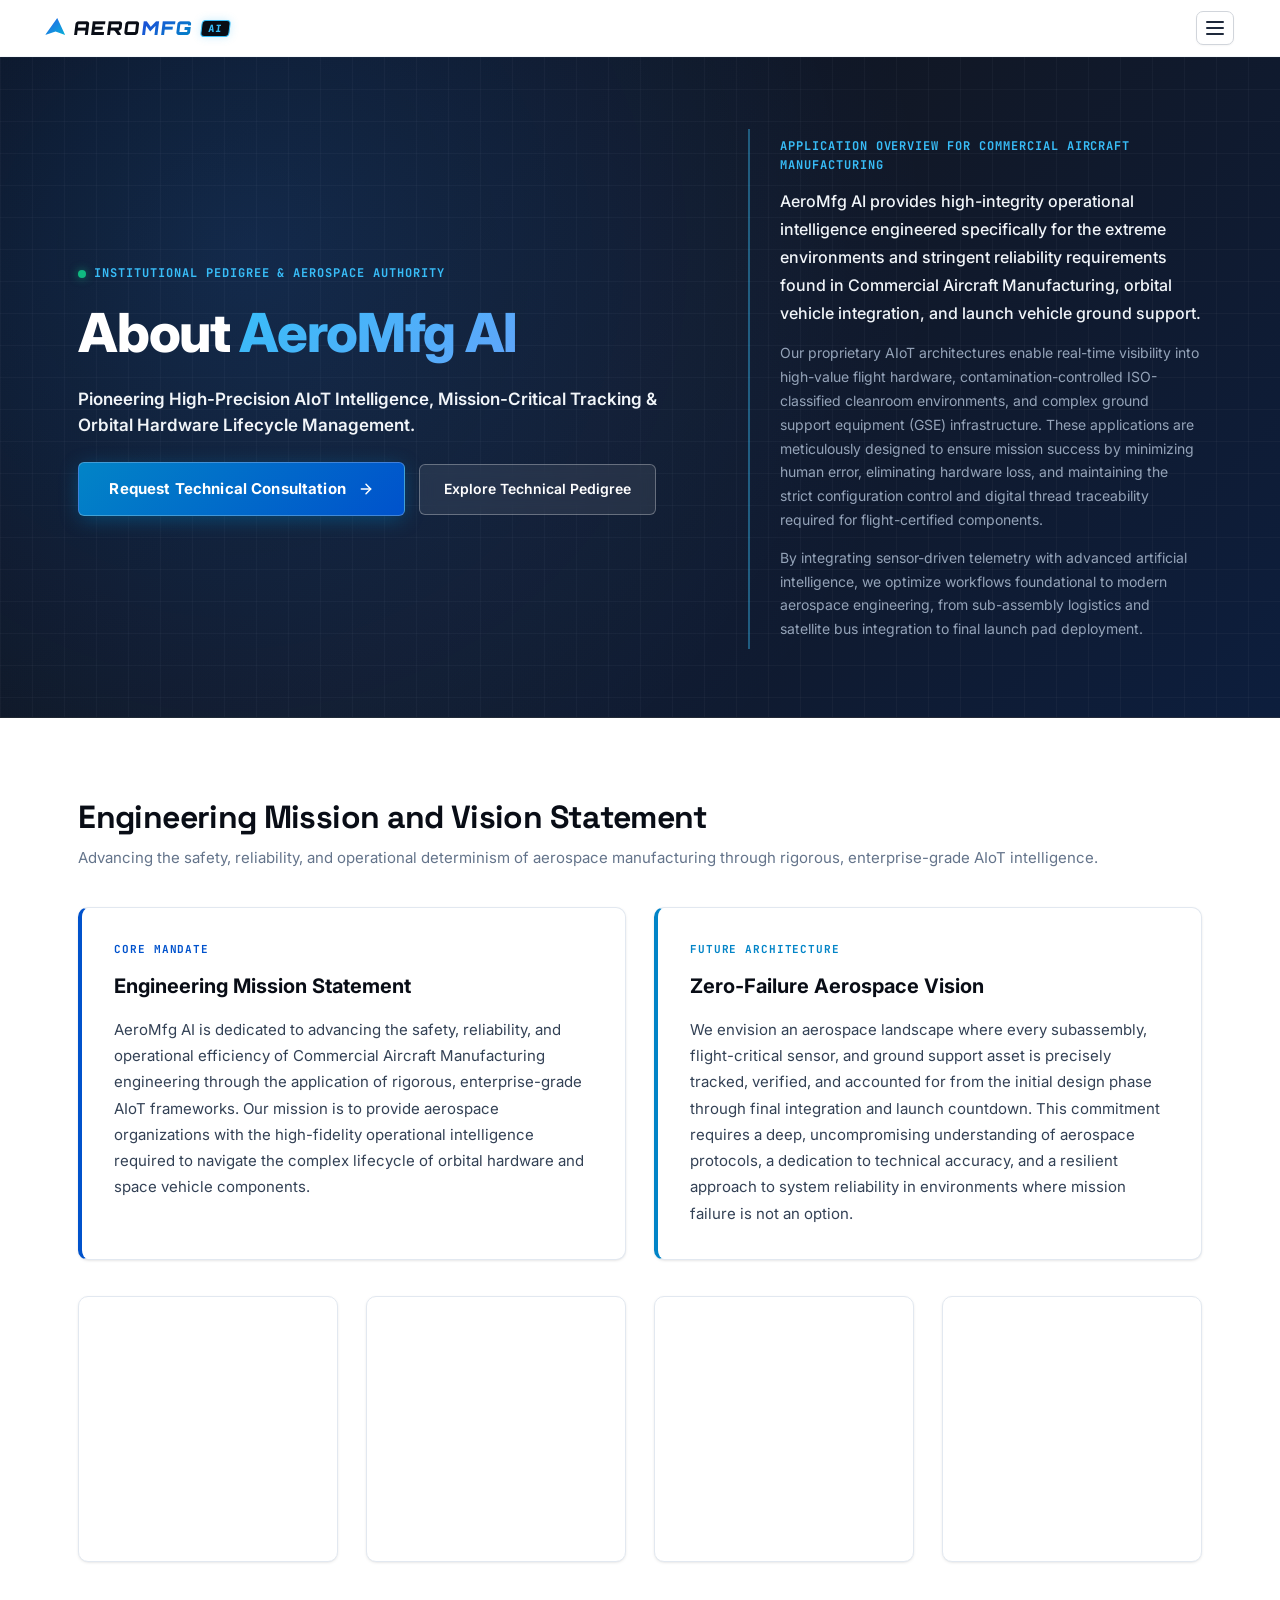
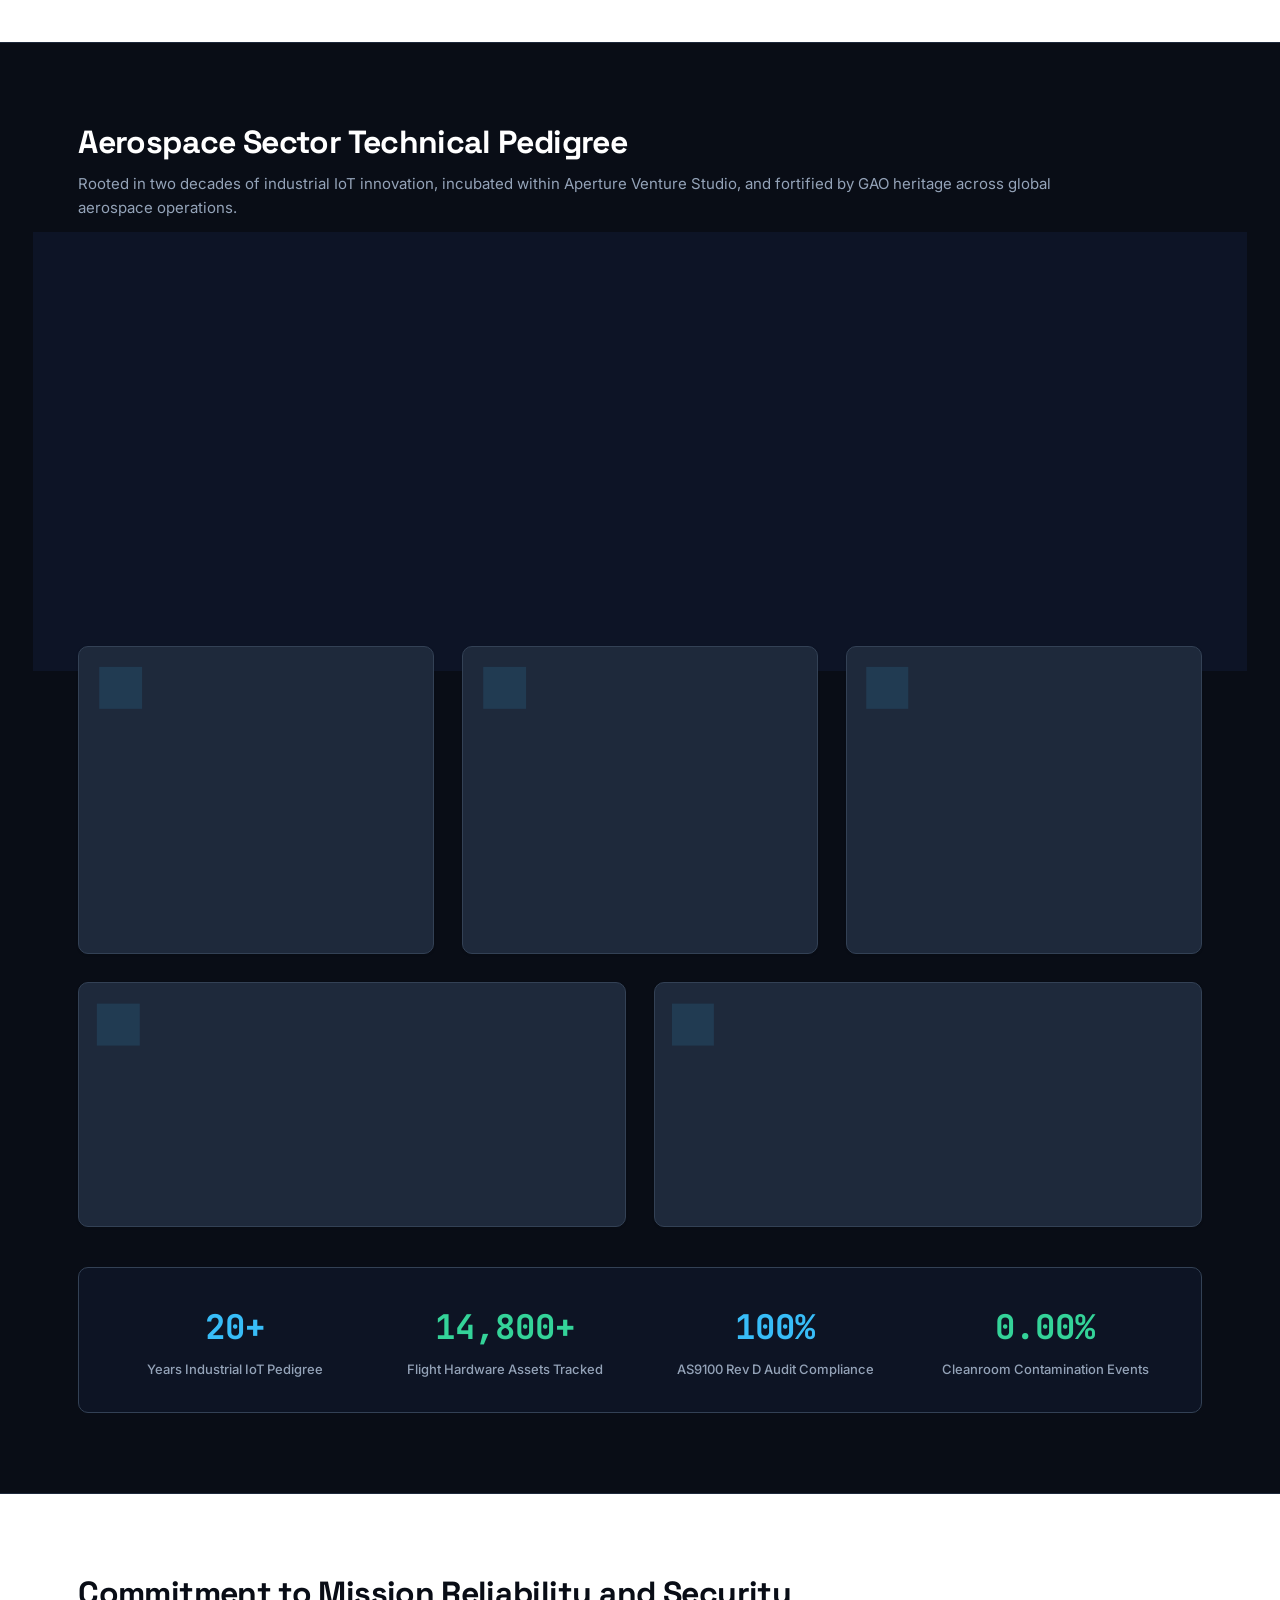
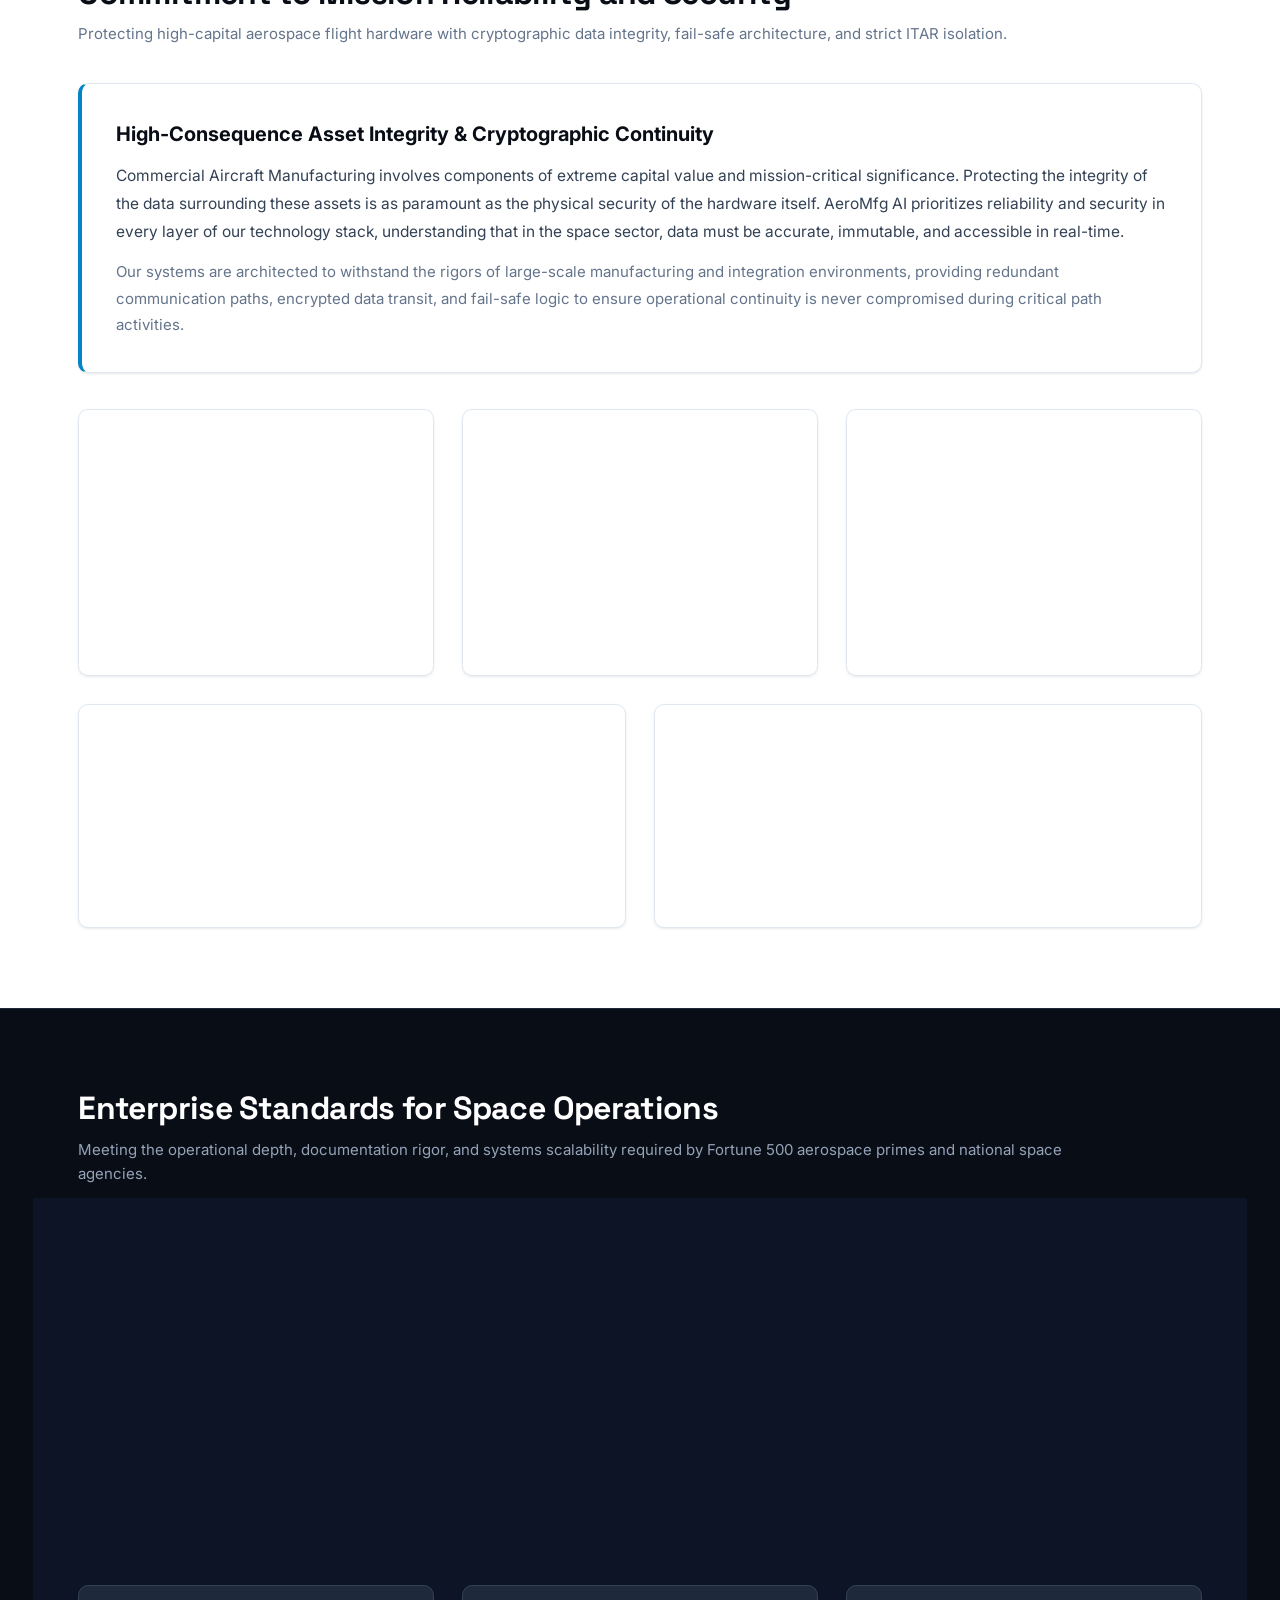
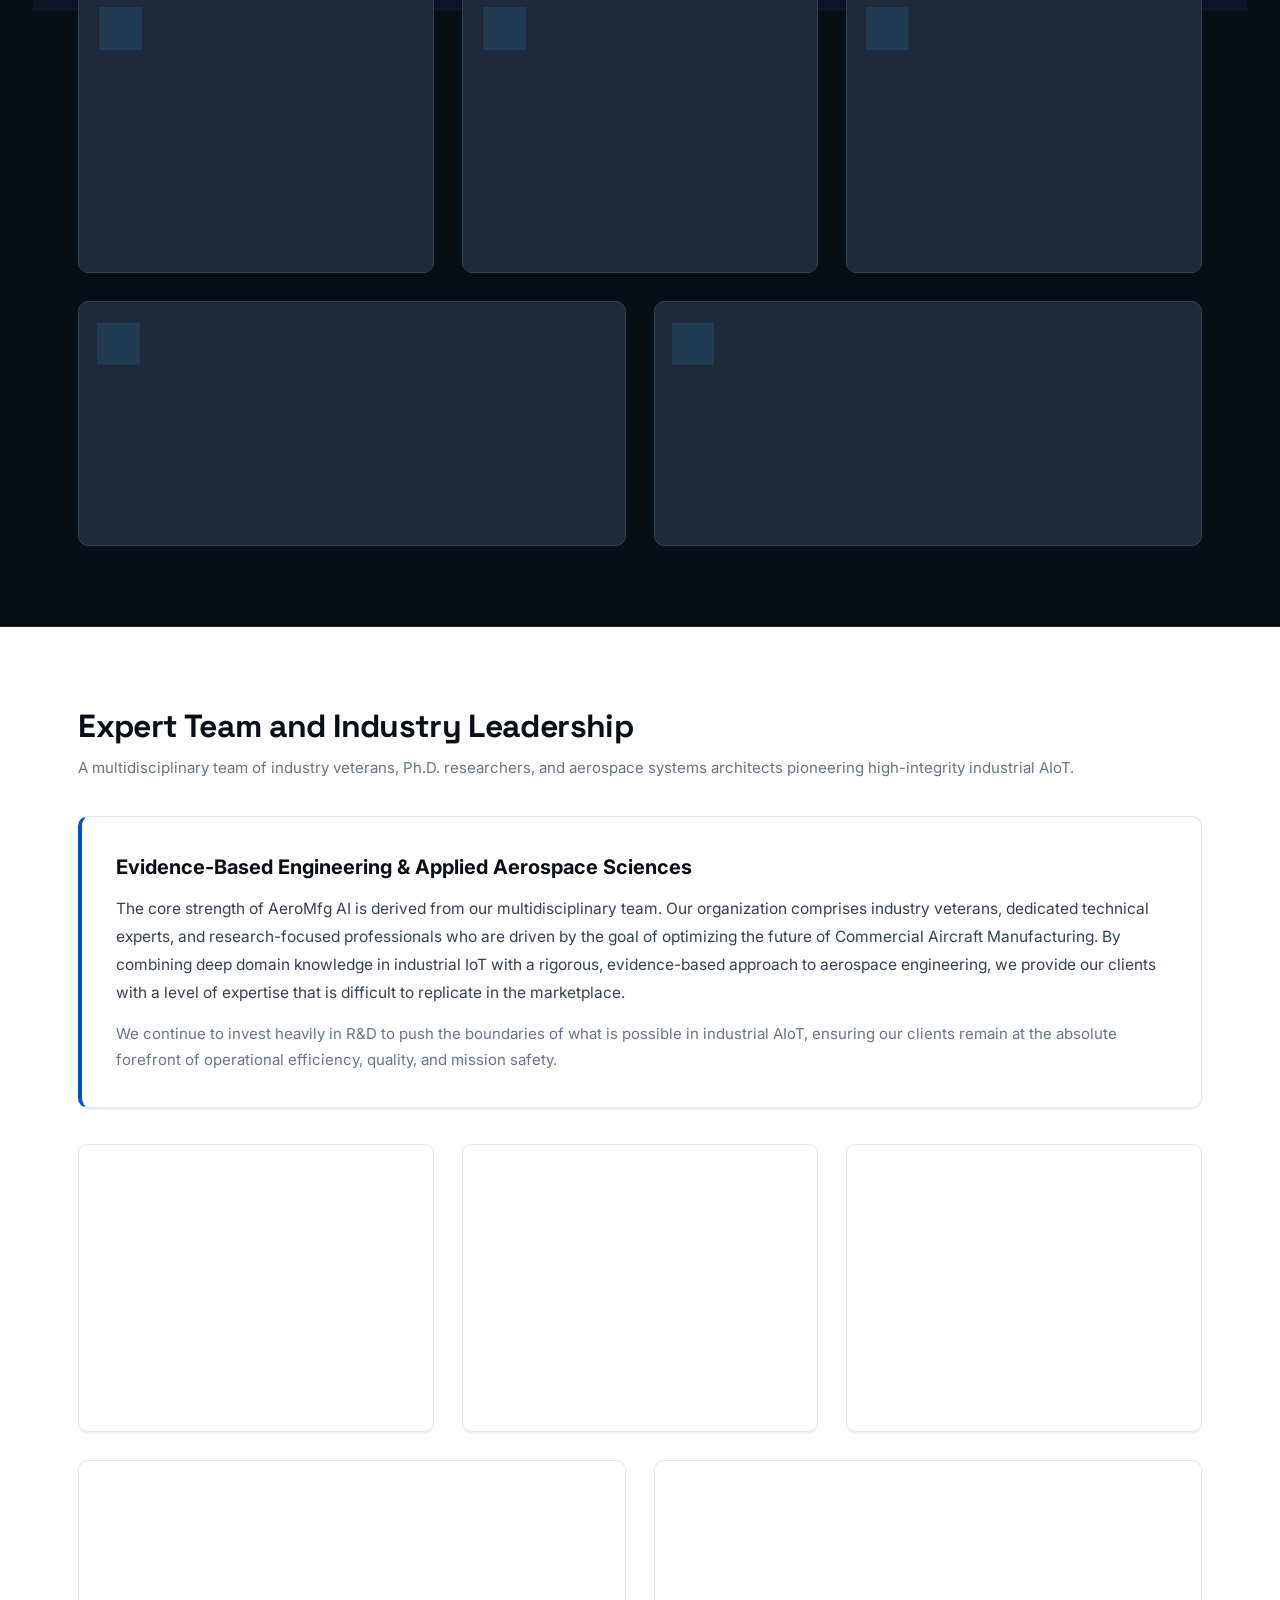
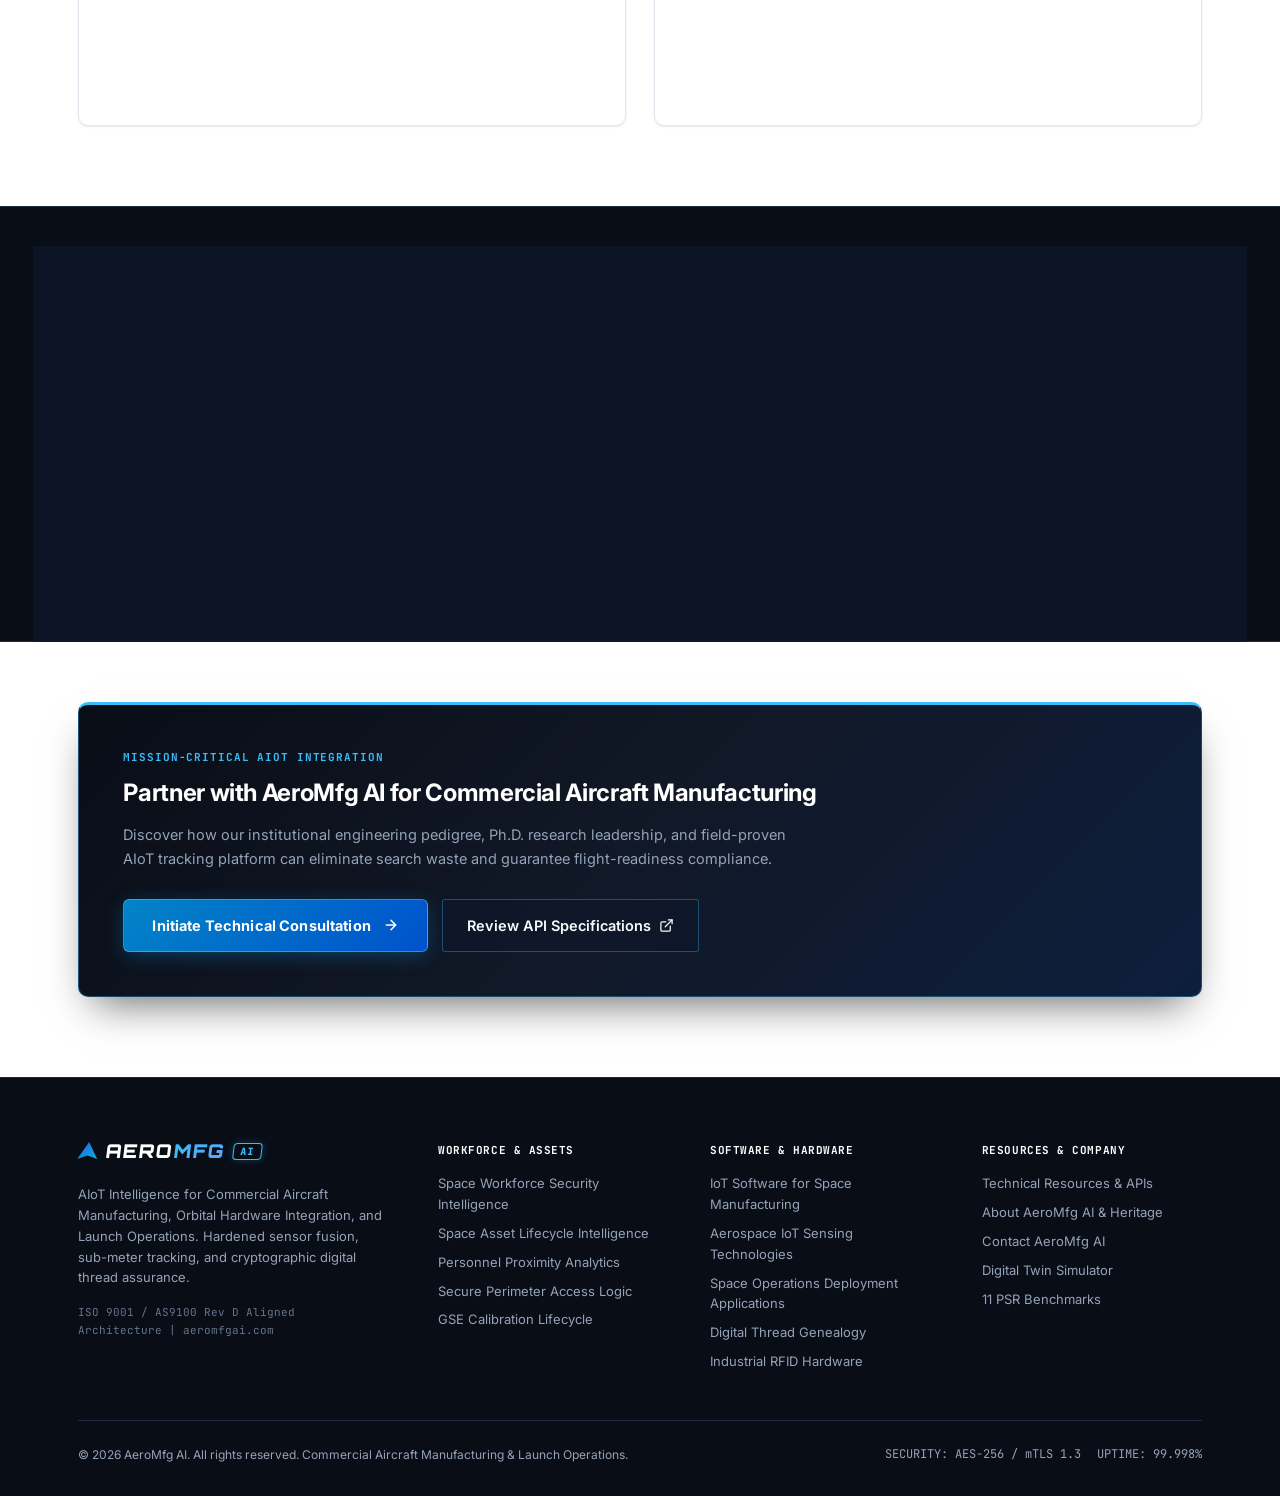
==== commit af178203: "feat: enhance about page with structured data and expanded content" ====
--- a/about-aeromfgai-ai.html
+++ b/about-aeromfgai-ai.html
@@ -3,10 +3,11 @@
 <head>
   <meta charset="UTF-8" />
   <meta name="viewport" content="width=device-width, initial-scale=1.0" />
-  <title>About AeroMfg AI | Aerospace Intelligence Expertise</title>
-  <meta name="description" content="Discover the institutional mission and engineering pedigree of AeroMfg AI, leaders in high-precision Commercial Aircraft Manufacturing and orbital launch operations intelligence." />
-  <meta name="keywords" content="About AeroMfg AI, Aerospace Intelligence Expertise, Aperture Venture Studio, GAO Heritage, Mission-Critical AIoT, AS9100 Rev D, Aerospace Engineering Team" />
+  <title>About AeroMfg AI | Aerospace Intelligence, Orbital Hardware &amp; Commercial Aircraft Manufacturing Expertise</title>
+  <meta name="description" content="Discover the engineering pedigree and institutional mission of AeroMfg AI, leaders in high-precision AIoT intelligence, mission-critical tracking, and orbital hardware lifecycle management." />
+  <meta name="keywords" content="About AeroMfg AI, Aerospace Intelligence Expertise, Commercial Aircraft Manufacturing, Orbital Hardware Integration, Launch Vehicle Infrastructure, Aperture Venture Studio, GAO Heritage, AS9100 Rev D" />
   <meta name="theme-color" content="#090d16" />
+  <link rel="canonical" href="https://aeromfgai.com/about-aeromfgai-ai" />
 
   <!-- Fonts -->
   <link rel="preconnect" href="https://fonts.googleapis.com" />
@@ -15,6 +16,61 @@
 
   <!-- Stylesheet -->
   <link rel="stylesheet" href="styles.css" />
+
+  <!-- JSON-LD Structured Data -->
+  <script type="application/ld+json">
+  {
+    "@context": "https://schema.org",
+    "@graph": [
+      {
+        "@type": "AboutPage",
+        "@id": "https://aeromfgai.com/about-aeromfgai-ai#webpage",
+        "url": "https://aeromfgai.com/about-aeromfgai-ai",
+        "name": "About AeroMfg AI | Aerospace Intelligence & Commercial Aircraft Manufacturing Expertise",
+        "description": "Discover the engineering pedigree and institutional mission of AeroMfg AI, leaders in high-precision AIoT intelligence and orbital hardware lifecycle management.",
+        "isPartOf": {
+          "@type": "WebSite",
+          "@id": "https://aeromfgai.com/#website",
+          "name": "AeroMfg AI",
+          "url": "https://aeromfgai.com/"
+        },
+        "breadcrumb": {
+          "@type": "BreadcrumbList",
+          "itemListElement": [
+            {
+              "@type": "ListItem",
+              "position": 1,
+              "name": "Home",
+              "item": "https://aeromfgai.com/"
+            },
+            {
+              "@type": "ListItem",
+              "position": 2,
+              "name": "About AeroMfg AI",
+              "item": "https://aeromfgai.com/about-aeromfgai-ai"
+            }
+          ]
+        }
+      },
+      {
+        "@type": "Organization",
+        "@id": "https://aeromfgai.com/#organization",
+        "name": "AeroMfg AI",
+        "url": "https://aeromfgai.com/",
+        "logo": "https://aeromfgai.com/assets/aeromfgai-logo.svg",
+        "foundingLocation": "Aperture Venture Studio",
+        "knowsAbout": [
+          "Commercial Aircraft Manufacturing",
+          "Orbital Hardware Integration",
+          "Launch Vehicle Ground Support",
+          "AIoT Sensor Architectures",
+          "Cleanroom Contamination Control",
+          "AS9100 Rev D Quality Management"
+        ]
+      }
+    ]
+  }
+  </script>
 </head>
 <body>
 
@@ -62,206 +118,547 @@
     </div>
   </header>
 
-  <!-- SUBPAGE HERO SECTION -->
-  <section class="subpage-hero">
-    <div class="container">
-
-      <div class="subpage-tagline">
-        <span class="badge-dot" style="background: var(--brand-emerald);"></span>
-        Engineering Mission-Critical Intelligence for the Space Industry
-      </div>
-
-      <h1 class="subpage-title">
-        About AeroMfg AI
-      </h1>
-
-      <p class="subpage-intro">
-        AeroMfg AI represents the convergence of deep industrial IoT expertise and aerospace systems engineering. Incubated within Aperture Venture Studio and supported by GAO's two-decade legacy in industrial automation and tracking, our mission is to eliminate search waste, assembly bottlenecks, and non-conformance risks across commercial aviation and orbital launch operations.
-      </p>
-
-      <div class="subpage-badges-row">
-        <div class="subpage-pill">
-          <span class="pill-dot"></span>
-          <span>20+ Years Industrial IoT Pedigree</span>
-        </div>
-        <div class="subpage-pill">
-          <span class="pill-dot"></span>
-          <span>Thousands of Successfully Deployed Sites</span>
-        </div>
-        <div class="subpage-pill">
-          <span class="pill-dot"></span>
-          <span>Aperture Venture Studio &amp; GAO Backing</span>
-        </div>
-        <div class="subpage-pill">
-          <span class="pill-dot"></span>
-          <span>Ph.D. Systems &amp; RF Engineering Leadership</span>
-        </div>
-      </div>
-    </div>
-  </section>
-
-  <!-- LEAF CATEGORIES GRID (CORE CAPABILITIES) -->
-  <section class="container" style="margin-bottom: 64px;">
-    <div class="leaf-grid">
-      <div class="leaf-card">
-        <div class="leaf-card-icon">01</div>
-        <h3 class="leaf-card-title">Engineering Mission &amp; Vision</h3>
-        <p class="leaf-card-desc">
-          Accelerating humanity's aerospace manufacturing capabilities by providing an infallible, real-time physical-to-digital intelligence layer for zero-failure flight hardware production.
-        </p>
-      </div>
-
-      <div class="leaf-card">
-        <div class="leaf-card-icon">02</div>
-        <h3 class="leaf-card-title">Aerospace Sector Technical Pedigree</h3>
-        <p class="leaf-card-desc">
-          Decades of proven domain authority supporting Fortune 500 aerospace primes, leading defense contractors, NASA research centers, and commercial spaceflight enterprises across the US and Canada.
-        </p>
-      </div>
-
-      <div class="leaf-card">
-        <div class="leaf-card-icon">03</div>
-        <h3 class="leaf-card-title">Mission Reliability &amp; Security</h3>
-        <p class="leaf-card-desc">
-          Strict institutional commitment to evidence-based engineering, zero compromises on worker safety, immutable cryptographic traceability, and defense-grade ITAR compliance.
-        </p>
-      </div>
-
-      <div class="leaf-card">
-        <div class="leaf-card-icon">04</div>
-        <h3 class="leaf-card-title">Expert Team &amp; Industry Leadership</h3>
-        <p class="leaf-card-desc">
-          Multidisciplinary staff of Ph.D. physicists, aerospace structural engineers, RF propagation specialists, and seasoned field integration teams providing 24/7 mission assurance.
-        </p>
-      </div>
-    </div>
-  </section>
-
-  <!-- DEEP-DIVE INSTITUTIONAL PROFILE -->
-  <section class="container" style="margin-bottom: 64px;">
-    <div class="subpage-section-header">
-      <span class="section-tag">Institutional Pedigree &amp; Authority</span>
-      <h2>Aperture Venture Studio &amp; GAO: Twenty Years of Industrial Innovation</h2>
-      <p>
-        AeroMfg AI was founded to solve the most difficult traceability, safety, and operational synchronization challenges in modern aerospace production. Leveraging GAO's twenty-year portfolio of industrial IoT hardware and Aperture's advanced AI architecture, we deliver solutions that redefine factory precision.
-      </p>
-    </div>
-
-    <div class="tech-spec-grid">
-      <div class="tech-spec-card">
-        <h3>
-          <span style="color: var(--brand-blue);">◈</span>
-          Industrial Heritage &amp; R&amp;D
-        </h3>
-        <p>
-          Backed by more than two decades of real-world deployments in high-interference automotive, semiconductor, and aerospace manufacturing plants. Our systems have processed over 100 billion sensor events with zero data loss.
-        </p>
-        <ul class="tech-spec-list">
-          <li>Extensive patent portfolio in RF spatial tracking &amp; RFID on-metal tuning</li>
-          <li>Over $45M cumulative capital invested in R&amp;D and hardware testing</li>
-          <li>Accredited testing facilities in Seattle, Florida, and Toronto</li>
-          <li>Direct supplier relationships for mil-spec aerospace components</li>
-        </ul>
-      </div>
-
-      <div class="tech-spec-card">
-        <h3>
-          <span style="color: var(--brand-blue);">◈</span>
-          Zero-Failure Engineering Philosophy
-        </h3>
-        <p>
-          In commercial aviation and space exploration, the cost of a single component defect or missed calibration window is catastrophic. Every line of code, firmware update, and anchor chassis is engineered for mathematical determinism and fail-safe operation.
-        </p>
-        <ul class="tech-spec-list">
-          <li>Formal verification on all edge safety-relays</li>
-          <li>Air-gapped deployment options for classified defense facilities</li>
-          <li>Continuous automated regression testing against AS9100 standards</li>
-          <li>Third-party red-team penetration tested infrastructure</li>
-        </ul>
-      </div>
-
-      <div class="tech-spec-card">
-        <h3>
-          <span style="color: var(--brand-blue);">◈</span>
-          Turnkey Field Engineering Support
-        </h3>
-        <p>
-          We do not merely ship software licenses. Our dedicated aerospace deployment teams conduct onsite 3D laser-scanned RF site surveys, install certified anchor networks, commission edge gateways, and train your floor technicians.
-        </p>
-        <ul class="tech-spec-list">
-          <li>Dedicated onsite Field Engineers during all go-live phases</li>
-          <li>24/7 Priority Mission Support during critical launch countdowns</li>
-          <li>Quarterly calibration audits and software optimization reviews</li>
-          <li>Custom connector development for proprietary ERP/MES stacks</li>
-        </ul>
-      </div>
-    </div>
-
-    <!-- STATS STRIP -->
-    <div style="background: linear-gradient(135deg, #090d16 0%, #111827 100%); border: 1px solid #1e293b; border-radius: var(--radius-md); padding: 32px; color: #ffffff; margin-bottom: 32px;">
-      <div style="display: grid; grid-template-columns: repeat(4, 1fr); gap: 24px; text-align: center;">
-        <div>
-          <div style="font-family: var(--font-mono); font-size: 32px; font-weight: 700; color: #60a5fa; margin-bottom: 4px;">20+</div>
-          <div style="font-size: 13px; color: #94a3b8;">Years of Domain Experience</div>
-        </div>
-        <div>
-          <div style="font-family: var(--font-mono); font-size: 32px; font-weight: 700; color: #34d399; margin-bottom: 4px;">14,800+</div>
-          <div style="font-size: 13px; color: #94a3b8;">Tracked Aerospace Assets</div>
-        </div>
-        <div>
-          <div style="font-family: var(--font-mono); font-size: 32px; font-weight: 700; color: #60a5fa; margin-bottom: 4px;">100%</div>
-          <div style="font-size: 13px; color: #94a3b8;">AS9100 Audit Pass Rate</div>
-        </div>
-        <div>
-          <div style="font-family: var(--font-mono); font-size: 32px; font-weight: 700; color: #34d399; margin-bottom: 4px;">0.00%</div>
-          <div style="font-size: 13px; color: #94a3b8;">Cleanroom Contamination Events</div>
-        </div>
-      </div>
-    </div>
-
-    <!-- COMPLIANCE BOX -->
-    <div class="compliance-box">
-      <div class="compliance-box-head">
-        <span>🛡 Corporate Quality Policy &amp; AS9100 Rev D Certification</span>
-      </div>
-      <p>
-        AeroMfg AI operates under a certified AS9100 Rev D and ISO 9001:2015 Quality Management System (QMS). Our corporate quality manual mandates continuous improvement, full supplier traceability, and zero-defect delivery standards across all hardware and software deliverables.
-      </p>
-    </div>
-  </section>
-
-  <!-- CTA STRIP -->
-  <section class="container" style="margin-bottom: 80px;">
-    <div style="background: linear-gradient(135deg, #1e293b 0%, #0f172a 100%); border: 1px solid #334155; border-radius: var(--radius-md); padding: 40px; color: #ffffff; display: flex; justify-content: space-between; align-items: center; flex-wrap: wrap; gap: 24px;">
-      <div>
-        <h3 style="font-size: 22px; font-weight: 700; margin-bottom: 8px; color: #ffffff;">Partner with AeroMfg AI for Mission-Critical Manufacturing</h3>
-        <p style="font-size: 14px; color: #94a3b8; max-width: 650px; margin: 0;">
-          Discover how our aerospace intelligence pedigree can transform your factory operations, improve workforce safety, and guarantee on-time flight readiness.
-        </p>
-      </div>
-      <div style="display: flex; gap: 12px;">
-        <a href="contact-aeromfgai-ai.html" class="btn btn-primary">Connect with Leadership</a>
-        <a href="aerospace-iot-sensing-technologies.html#case-studies" class="btn btn-outline" style="color: #ffffff; border-color: #64748b;">Read Customer Case Studies</a>
-      </div>
-    </div>
-  </section>
-
-  <!-- SITE FOOTER -->
+  <main>
+    <!-- SUBPAGE HERO SECTION (EXPANSIVE ARCHITECTURAL SPREAD) -->
+    <section class="subpage-hero" id="overview" style="padding: 72px 0 68px; background: radial-gradient(circle at 18% 30%, rgba(56, 189, 248, 0.08) 0%, transparent 55%), linear-gradient(135deg, #090d16 0%, #111827 50%, #0d1e3d 100%);">
+      <div class="container">
+        <div class="contact-hero-spread">
+          <!-- Left: Title, Tag & CTA -->
+          <div>
+            <div class="contact-hero-tag">
+              <span class="contact-pulse-dot" aria-hidden="true"></span>
+              Institutional Pedigree &amp; Aerospace Authority
+            </div>
+
+            <h1 class="subpage-title contact-hero-heading">
+              About <span class="hero-brand-accent">AeroMfg AI</span>
+            </h1>
+
+            <div style="font-size: 17px; font-weight: 600; color: #f1f5f9; line-height: 1.5; margin-bottom: 24px;">
+              Pioneering High-Precision AIoT Intelligence, Mission-Critical Tracking &amp; Orbital Hardware Lifecycle Management.
+            </div>
+
+            <div class="hero-btn-row" style="margin-top: 8px;">
+              <a href="contact-aeromfgai-ai.html" class="hero-cta-btn" style="padding: 14px 30px; font-size: 15px;">
+                <span>Request Technical Consultation</span>
+                <svg width="16" height="16" viewBox="0 0 24 24" fill="none" stroke="currentColor" stroke-width="2.2" stroke-linecap="round" stroke-linejoin="round" class="cta-arrow" aria-hidden="true"><line x1="5" y1="12" x2="19" y2="12"/><polyline points="12 5 19 12 12 19"/></svg>
+              </a>
+              <a href="#pedigree" class="btn btn-outline" style="color: #ffffff; border-color: rgba(255, 255, 255, 0.3); padding: 13px 24px; font-size: 14px;">
+                Explore Technical Pedigree
+              </a>
+            </div>
+          </div>
+
+          <!-- Right: Application Overview Narrative with Architectural Accent -->
+          <div class="contact-hero-right">
+            <div class="contact-hero-context-title">
+              Application Overview for Commercial Aircraft Manufacturing
+            </div>
+            <p class="contact-hero-lead-text">
+              AeroMfg AI provides high-integrity operational intelligence engineered specifically for the extreme environments and stringent reliability requirements found in Commercial Aircraft Manufacturing, orbital vehicle integration, and launch vehicle ground support.
+            </p>
+            <p class="contact-hero-body-text" style="margin-bottom: 14px;">
+              Our proprietary AIoT architectures enable real-time visibility into high-value flight hardware, contamination-controlled ISO-classified cleanroom environments, and complex ground support equipment (GSE) infrastructure. These applications are meticulously designed to ensure mission success by minimizing human error, eliminating hardware loss, and maintaining the strict configuration control and digital thread traceability required for flight-certified components.
+            </p>
+            <p class="contact-hero-body-text">
+              By integrating sensor-driven telemetry with advanced artificial intelligence, we optimize workflows foundational to modern aerospace engineering, from sub-assembly logistics and satellite bus integration to final launch pad deployment.
+            </p>
+          </div>
+        </div>
+      </div>
+    </section>
+
+    <!-- SECTION 1: ENGINEERING MISSION AND VISION STATEMENT -->
+    <section class="section-wrap" id="mission-vision">
+      <div class="container">
+        <div class="section-intro">
+          <h2 class="section-heading-lg">Engineering Mission and Vision Statement</h2>
+          <p class="section-summary">
+            Advancing the safety, reliability, and operational determinism of aerospace manufacturing through rigorous, enterprise-grade AIoT intelligence.
+          </p>
+        </div>
+
+        <!-- 2 Executive Architecture Panels -->
+        <div class="text-two-col" style="margin-bottom: 36px; gap: 28px;">
+          <article style="background: #ffffff; padding: 32px; border-radius: var(--radius-md); border: 1px solid var(--border-subtle); border-left: 4px solid var(--brand-blue); box-shadow: var(--shadow-card); display: flex; flex-direction: column; justify-content: flex-start; height: 100%;">
+            <div style="font-family: var(--font-mono); font-size: 11px; font-weight: 700; color: var(--brand-blue); text-transform: uppercase; letter-spacing: 0.08em; margin-bottom: 10px;">
+              Core Mandate
+            </div>
+            <h3 style="font-size: 20px; font-weight: 700; color: var(--text-heading); margin-bottom: 14px;">
+              Engineering Mission Statement
+            </h3>
+            <p style="font-size: 15px; line-height: 1.75; color: var(--text-body); margin: 0;">
+              AeroMfg AI is dedicated to advancing the safety, reliability, and operational efficiency of Commercial Aircraft Manufacturing engineering through the application of rigorous, enterprise-grade AIoT frameworks. Our mission is to provide aerospace organizations with the high-fidelity operational intelligence required to navigate the complex lifecycle of orbital hardware and space vehicle components.
+            </p>
+          </article>
+
+          <article style="background: #ffffff; padding: 32px; border-radius: var(--radius-md); border: 1px solid var(--border-subtle); border-left: 4px solid var(--brand-cyan); box-shadow: var(--shadow-card); display: flex; flex-direction: column; justify-content: flex-start; height: 100%;">
+            <div style="font-family: var(--font-mono); font-size: 11px; font-weight: 700; color: #0284c7; text-transform: uppercase; letter-spacing: 0.08em; margin-bottom: 10px;">
+              Future Architecture
+            </div>
+            <h3 style="font-size: 20px; font-weight: 700; color: var(--text-heading); margin-bottom: 14px;">
+              Zero-Failure Aerospace Vision
+            </h3>
+            <p style="font-size: 15px; line-height: 1.75; color: var(--text-body); margin: 0;">
+              We envision an aerospace landscape where every subassembly, flight-critical sensor, and ground support asset is precisely tracked, verified, and accounted for from the initial design phase through final integration and launch countdown. This commitment requires a deep, uncompromising understanding of aerospace protocols, a dedication to technical accuracy, and a resilient approach to system reliability in environments where mission failure is not an option.
+            </p>
+          </article>
+        </div>
+
+        <!-- 4 Foundational Pillars Grid -->
+        <div class="module-grid-4">
+          <article class="module-card">
+            <div class="module-card-icon" aria-hidden="true">
+              <svg width="20" height="20" viewBox="0 0 24 24" fill="none" stroke="currentColor" stroke-width="2"><path d="M12 22s8-4 8-10V5l-8-3-8 3v7c0 6 8 10 8 10z"/></svg>
+            </div>
+            <h3 class="module-card-title">Configuration Control</h3>
+            <p class="module-card-text">
+              Preserving strict serialized baseline configurations for flight hardware across assembly stations and cleanroom bay transitions.
+            </p>
+          </article>
+
+          <article class="module-card">
+            <div class="module-card-icon" aria-hidden="true">
+              <svg width="20" height="20" viewBox="0 0 24 24" fill="none" stroke="currentColor" stroke-width="2"><circle cx="12" cy="12" r="10"/><polyline points="12 6 12 12 14 14"/></svg>
+            </div>
+            <h3 class="module-card-title">Digital Thread Integrity</h3>
+            <p class="module-card-text">
+              Ensuring immutable traceability from raw titanium barstock and serialized fasteners to completed satellite bus structures.
+            </p>
+          </article>
+
+          <article class="module-card">
+            <div class="module-card-icon" aria-hidden="true">
+              <svg width="20" height="20" viewBox="0 0 24 24" fill="none" stroke="currentColor" stroke-width="2"><path d="M22 12h-4l-3 9L9 3l-3 9H2"/></svg>
+            </div>
+            <h3 class="module-card-title">Low-Latency Telemetry</h3>
+            <p class="module-card-text">
+              Delivering continuous real-time coordinate and sensor data streams with sub-meter spatial accuracy in dense metallic bays.
+            </p>
+          </article>
+
+          <article class="module-card">
+            <div class="module-card-icon" aria-hidden="true">
+              <svg width="20" height="20" viewBox="0 0 24 24" fill="none" stroke="currentColor" stroke-width="2"><polygon points="12 2 2 7 12 12 22 7 12 2"/><polyline points="2 17 12 22 22 17"/><polyline points="2 12 12 17 22 12"/></svg>
+            </div>
+            <h3 class="module-card-title">Zero-Search Assembly</h3>
+            <p class="module-card-text">
+              Eliminating technician transit search waste and ground support equipment staging bottlenecks during active countdown windows.
+            </p>
+          </article>
+        </div>
+      </div>
+    </section>
+
+    <!-- SECTION 2: AEROSPACE SECTOR TECHNICAL PEDIGREE (DARK THEME) -->
+    <section class="section-wrap dark-bg" id="pedigree">
+      <div class="container">
+        <div class="section-intro">
+          <h2 class="section-heading-lg" style="color: #ffffff;">Aerospace Sector Technical Pedigree</h2>
+          <p class="section-summary" style="color: #94a3b8;">
+            Rooted in two decades of industrial IoT innovation, incubated within Aperture Venture Studio, and fortified by GAO heritage across global aerospace operations.
+          </p>
+        </div>
+
+        <!-- Institutional Heritage Narrative Box -->
+        <article style="background: rgba(15, 23, 42, 0.85); border: 1px solid rgba(56, 189, 248, 0.35); border-top: 3px solid #38bdf8; border-radius: var(--radius-md); padding: 36px; box-shadow: 0 20px 40px -15px rgba(0, 0, 0, 0.6); backdrop-filter: blur(12px); margin-bottom: 40px;">
+          <div style="font-family: var(--font-mono); font-size: 11px; font-weight: 700; color: #38bdf8; text-transform: uppercase; letter-spacing: 0.08em; margin-bottom: 12px; display: inline-flex; align-items: center; gap: 8px;">
+            <span style="display: inline-block; width: 6px; height: 6px; border-radius: 50%; background: #10b981;"></span>
+            Institutional Domain Authority &amp; Aperture / GAO Heritage
+          </div>
+          <p style="font-size: 16px; line-height: 1.8; color: #f1f5f9; margin-bottom: 16px;">
+            Our institutional expertise is rooted in two decades of active, hands-on involvement in the industrial IoT sector, providing a robust technical foundation for our work in the challenging domain of Commercial Aircraft Manufacturing. We have successfully executed thousands of complex IoT projects across the global aerospace and defense sectors, drawing on this extensive historical data and practical experience to resolve the unique challenges of tracking high-value assets in high-EMI (electromagnetic interference), signal-reflective, and contamination-sensitive environments.
+          </p>
+          <p style="font-size: 15px; line-height: 1.75; color: #94a3b8; margin: 0;">
+            AeroMfg AI was formed within Aperture Venture Studio and benefits from the deep technical legacy and institutional knowledge provided by GAO. This pedigree allows us to deliver systems that are not only theoretically sound but proven in the most demanding operational scenarios faced by prime aerospace contractors, Tier-1 suppliers, and national space agencies.
+          </p>
+        </article>
+
+        <!-- 5 Pedigree Technical Cards Grid -->
+        <div class="module-grid-5" style="margin-bottom: 40px;">
+          <article class="module-card">
+            <div class="module-card-icon" aria-hidden="true">
+              <svg width="20" height="20" viewBox="0 0 24 24" fill="none" stroke="currentColor" stroke-width="2"><polyline points="22 12 18 12 15 21 9 3 6 12 2 12"/></svg>
+            </div>
+            <h3 class="module-card-title">Sustained R&amp;D Capital Investments</h3>
+            <p class="module-card-text">
+              The foundation of our technical capability lies in sustained, heavy R&amp;D investments that drive our proprietary sensor technology, low-power wide-area networking, and high-accuracy wireless mesh architectures.
+            </p>
+          </article>
+
+          <article class="module-card">
+            <div class="module-card-icon" aria-hidden="true">
+              <svg width="20" height="20" viewBox="0 0 24 24" fill="none" stroke="currentColor" stroke-width="2"><path d="M17 21v-2a4 4 0 0 0-4-4H5a4 4 0 0 0-4 4v2"/><circle cx="9" cy="7" r="4"/><path d="M23 21v-2a4 4 0 0 0-3-3.87"/><path d="M16 3.13a4 4 0 0 1 0 7.75"/></svg>
+            </div>
+            <h3 class="module-card-title">Serving Thousands of Customers</h3>
+            <p class="module-card-text">
+              We maintain a long-standing history of serving thousands of industrial customers, providing our engineering teams with a unique, data-driven perspective on the operational nuances of complex aerospace supply chains and MRO (Maintenance, Repair, and Overhaul) environments.
+            </p>
+          </article>
+
+          <article class="module-card">
+            <div class="module-card-icon" aria-hidden="true">
+              <svg width="20" height="20" viewBox="0 0 24 24" fill="none" stroke="currentColor" stroke-width="2"><circle cx="12" cy="12" r="10"/><path d="m9 12 2 2 4-4"/></svg>
+            </div>
+            <h3 class="module-card-title">Stringent Quality Assurance</h3>
+            <p class="module-card-text">
+              Every system deployment is backed by stringent quality assurance processes that mirror the rigorous standards of the aerospace industry, including AS9100, ISO 9001, and relevant quality management mandates.
+            </p>
+          </article>
+
+          <article class="module-card">
+            <div class="module-card-icon" aria-hidden="true">
+              <svg width="20" height="20" viewBox="0 0 24 24" fill="none" stroke="currentColor" stroke-width="2"><path d="M22 10v6M2 10l10-5 10 5-10 5z"/><path d="M6 12v5c3 3 9 3 12 0v-5"/></svg>
+            </div>
+            <h3 class="module-card-title">Ph.D.-Level Scientific Leadership</h3>
+            <p class="module-card-text">
+              Our technical leadership is headed by Ph.D.-level experts from top-tier research universities, ensuring our AI algorithms, computer vision models, and sensor communication protocols reflect the latest advancements in data science and aerospace communications engineering.
+            </p>
+          </article>
+
+          <article class="module-card">
+            <div class="module-card-icon" aria-hidden="true">
+              <svg width="20" height="20" viewBox="0 0 24 24" fill="none" stroke="currentColor" stroke-width="2"><circle cx="18" cy="5" r="3"/><circle cx="6" cy="12" r="3"/><circle cx="18" cy="19" r="3"/><line x1="8.59" y1="13.51" x2="15.42" y2="17.49"/><line x1="15.41" y1="6.51" x2="8.59" y2="10.49"/></svg>
+            </div>
+            <h3 class="module-card-title">Collaborative Aerospace Ecosystem</h3>
+            <p class="module-card-text">
+              We have cultivated a collaborative ecosystem of strategic partners, top-tier subject matter experts, and institutional investors who sustain our long-term commitment to advancing the aerospace domain through intelligent automation.
+            </p>
+          </article>
+        </div>
+
+        <!-- Verified Credibility Metric Strip -->
+        <div style="background: rgba(15, 23, 42, 0.7); border: 1px solid #334155; border-radius: var(--radius-md); padding: 32px; color: #ffffff;">
+          <div class="about-metrics-strip">
+            <div>
+              <div style="font-family: var(--font-mono); font-size: 34px; font-weight: 700; color: #38bdf8; margin-bottom: 4px;">20+</div>
+              <div style="font-size: 13px; color: #94a3b8; font-weight: 500;">Years Industrial IoT Pedigree</div>
+            </div>
+            <div>
+              <div style="font-family: var(--font-mono); font-size: 34px; font-weight: 700; color: #34d399; margin-bottom: 4px;">14,800+</div>
+              <div style="font-size: 13px; color: #94a3b8; font-weight: 500;">Flight Hardware Assets Tracked</div>
+            </div>
+            <div>
+              <div style="font-family: var(--font-mono); font-size: 34px; font-weight: 700; color: #38bdf8; margin-bottom: 4px;">100%</div>
+              <div style="font-size: 13px; color: #94a3b8; font-weight: 500;">AS9100 Rev D Audit Compliance</div>
+            </div>
+            <div>
+              <div style="font-family: var(--font-mono); font-size: 34px; font-weight: 700; color: #34d399; margin-bottom: 4px;">0.00%</div>
+              <div style="font-size: 13px; color: #94a3b8; font-weight: 500;">Cleanroom Contamination Events</div>
+            </div>
+          </div>
+        </div>
+      </div>
+    </section>
+
+    <!-- SECTION 3: COMMITMENT TO MISSION RELIABILITY AND SECURITY -->
+    <section class="section-wrap" id="reliability-security">
+      <div class="container">
+        <div class="section-intro">
+          <h2 class="section-heading-lg">Commitment to Mission Reliability and Security</h2>
+          <p class="section-summary">
+            Protecting high-capital aerospace flight hardware with cryptographic data integrity, fail-safe architecture, and strict ITAR isolation.
+          </p>
+        </div>
+
+        <!-- Executive Narrative Card -->
+        <article style="background: #ffffff; padding: 34px; border-radius: var(--radius-md); border: 1px solid var(--border-subtle); border-left: 4px solid #0284c7; box-shadow: var(--shadow-card); margin-bottom: 36px;">
+          <h3 style="font-size: 20px; font-weight: 700; color: var(--text-heading); margin-bottom: 12px;">
+            High-Consequence Asset Integrity &amp; Cryptographic Continuity
+          </h3>
+          <p style="font-size: 15.5px; line-height: 1.8; color: var(--text-body); margin-bottom: 14px;">
+            Commercial Aircraft Manufacturing involves components of extreme capital value and mission-critical significance. Protecting the integrity of the data surrounding these assets is as paramount as the physical security of the hardware itself. AeroMfg AI prioritizes reliability and security in every layer of our technology stack, understanding that in the space sector, data must be accurate, immutable, and accessible in real-time.
+          </p>
+          <p style="font-size: 15px; line-height: 1.75; color: var(--text-muted); margin: 0;">
+            Our systems are architected to withstand the rigors of large-scale manufacturing and integration environments, providing redundant communication paths, encrypted data transit, and fail-safe logic to ensure operational continuity is never compromised during critical path activities.
+          </p>
+        </article>
+
+        <!-- 5 Reliability & Security Pillars Grid -->
+        <div class="module-grid-5">
+          <article class="module-card">
+            <div class="module-card-icon" aria-hidden="true">
+              <svg width="20" height="20" viewBox="0 0 24 24" fill="none" stroke="currentColor" stroke-width="2"><rect x="3" y="11" width="18" height="11" rx="2" ry="2"/><path d="M7 11V7a5 5 0 0 1 10 0v4"/></svg>
+            </div>
+            <h3 class="module-card-title">mTLS &amp; OAuth 2.0 Cryptography</h3>
+            <p class="module-card-text">
+              We implement mutual TLS (mTLS), OAuth 2.0, and other advanced cryptographic standards to protect sensitive assembly telemetry, component genealogy, and personnel movement analytics.
+            </p>
+          </article>
+
+          <article class="module-card">
+            <div class="module-card-icon" aria-hidden="true">
+              <svg width="20" height="20" viewBox="0 0 24 24" fill="none" stroke="currentColor" stroke-width="2"><path d="M12 22s8-4 8-10V5l-8-3-8 3v7c0 6 8 10 8 10z"/></svg>
+            </div>
+            <h3 class="module-card-title">Defense &amp; ITAR Isolation</h3>
+            <p class="module-card-text">
+              Our solutions are designed to operate within the stringent security and isolation environments required by defense departments, prime contractors, and international aerospace partnerships.
+            </p>
+          </article>
+
+          <article class="module-card">
+            <div class="module-card-icon" aria-hidden="true">
+              <svg width="20" height="20" viewBox="0 0 24 24" fill="none" stroke="currentColor" stroke-width="2"><polygon points="13 2 3 14 12 14 11 22 21 10 12 10 13 2"/></svg>
+            </div>
+            <h3 class="module-card-title">High-Availability Architecture</h3>
+            <p class="module-card-text">
+              We prioritize high-availability system design to ensure that tracking telemetry is continuously available even during network fluctuations, power interruptions, or harsh electromagnetic disturbances.
+            </p>
+          </article>
+
+          <article class="module-card">
+            <div class="module-card-icon" aria-hidden="true">
+              <svg width="20" height="20" viewBox="0 0 24 24" fill="none" stroke="currentColor" stroke-width="2"><path d="M14 2H6a2 2 0 0 0-2 2v16a2 2 0 0 0 2 2h12a2 2 0 0 0 2-2V8z"/><polyline points="14 2 14 8 20 8"/><line x1="16" y1="13" x2="8" y2="13"/><line x1="16" y1="17" x2="8" y2="17"/><polyline points="10 9 9 9 8 9"/></svg>
+            </div>
+            <h3 class="module-card-title">Site Acceptance Testing (SAT)</h3>
+            <p class="module-card-text">
+              Rigorous validation testing, including comprehensive Site Acceptance Testing (SAT), is performed prior to system commissioning to ensure that performance benchmarks align with mission-critical expectations.
+            </p>
+          </article>
+
+          <article class="module-card">
+            <div class="module-card-icon" aria-hidden="true">
+              <svg width="20" height="20" viewBox="0 0 24 24" fill="none" stroke="currentColor" stroke-width="2"><circle cx="12" cy="12" r="10"/><polyline points="12 6 12 12 14 14"/></svg>
+            </div>
+            <h3 class="module-card-title">Verifiable Audit Trail Logging</h3>
+            <p class="module-card-text">
+              Our approach to data transparency includes exhaustive audit trail logging, providing stakeholders with a verifiable, time-stamped history of all interactions with flight-ready hardware and GSE.
+            </p>
+          </article>
+        </div>
+      </div>
+    </section>
+
+    <!-- SECTION 4: ENTERPRISE STANDARDS FOR SPACE OPERATIONS (DARK THEME) -->
+    <section class="section-wrap dark-bg" id="enterprise-standards">
+      <div class="container">
+        <div class="section-intro">
+          <h2 class="section-heading-lg" style="color: #ffffff;">Enterprise Standards for Space Operations</h2>
+          <p class="section-summary" style="color: #94a3b8;">
+            Meeting the operational depth, documentation rigor, and systems scalability required by Fortune 500 aerospace primes and national space agencies.
+          </p>
+        </div>
+
+        <!-- Executive Narrative Card -->
+        <article style="background: rgba(15, 23, 42, 0.85); border: 1px solid rgba(56, 189, 248, 0.35); border-top: 3px solid #38bdf8; border-radius: var(--radius-md); padding: 36px; box-shadow: 0 20px 40px -15px rgba(0, 0, 0, 0.6); backdrop-filter: blur(12px); margin-bottom: 40px;">
+          <div style="font-family: var(--font-mono); font-size: 11px; font-weight: 700; color: #38bdf8; text-transform: uppercase; letter-spacing: 0.08em; margin-bottom: 12px; display: inline-flex; align-items: center; gap: 8px;">
+            <span style="display: inline-block; width: 6px; height: 6px; border-radius: 50%; background: #10b981;"></span>
+            Institutional Scale &amp; Deployment Maturity
+          </div>
+          <p style="font-size: 16px; line-height: 1.8; color: #f1f5f9; margin-bottom: 16px;">
+            Supporting Fortune 500 aerospace corporations and leading government space agencies requires adherence to enterprise-grade technical standards. AeroMfg AI is structured to meet these high-level expectations, providing the technical support, documentation, and operational depth necessary for large-scale deployments. We provide a full suite of services that include remote technical support and comprehensive on-site deployment guidance, ensuring that every integration is handled with the precision required by Commercial Aircraft Manufacturing engineers.
+          </p>
+          <p style="font-size: 15px; line-height: 1.75; color: #94a3b8; margin: 0;">
+            Our ability to scale from localized integration facilities to expansive, multi-acre launch complexes is supported by our modular, scalable AIoT architecture, which is inherently adaptable to diverse mission-specific requirements and facility layouts.
+          </p>
+        </article>
+
+        <!-- 5 Enterprise Execution Framework Cards Grid -->
+        <div class="module-grid-5">
+          <article class="module-card">
+            <div class="module-card-icon" aria-hidden="true">
+              <svg width="20" height="20" viewBox="0 0 24 24" fill="none" stroke="currentColor" stroke-width="2"><polyline points="16 18 22 12 16 6"/><polyline points="8 6 2 12 8 18"/></svg>
+            </div>
+            <h3 class="module-card-title">PLM, ERP &amp; MES Connectors</h3>
+            <p class="module-card-text">
+              We provide extensive technical documentation, RESTful API architecture specifications, and deployment configuration schematics that integrate seamlessly into existing enterprise ecosystems such as PLM, ERP, and MES platforms.
+            </p>
+          </article>
+
+          <article class="module-card">
+            <div class="module-card-icon" aria-hidden="true">
+              <svg width="20" height="20" viewBox="0 0 24 24" fill="none" stroke="currentColor" stroke-width="2"><path d="M14.7 6.3a1 1 0 0 0 0 1.4l1.6 1.6a1 1 0 0 0 1.4 0l3.77-3.77a6 6 0 0 1-7.94 7.94l-6.91 6.91a2.12 2.12 0 0 1-3-3l6.91-6.91a6 6 0 0 1 7.94-7.94l-3.76 3.76z"/></svg>
+            </div>
+            <h3 class="module-card-title">Aerospace Field Engineers</h3>
+            <p class="module-card-text">
+              Our team of specialized aerospace field engineers works alongside mission planners to ensure our systems are correctly integrated into existing facility workflows without disrupting production schedules or assembly milestones.
+            </p>
+          </article>
+
+          <article class="module-card">
+            <div class="module-card-icon" aria-hidden="true">
+              <svg width="20" height="20" viewBox="0 0 24 24" fill="none" stroke="currentColor" stroke-width="2"><path d="M3 21h18M3 7v1a3 3 0 0 0 6 0V7m0 1a3 3 0 0 0 6 0V7m0 1a3 3 0 0 0 6 0V7H3l2-4h14l2 4M5 21V10.85M19 21V10.85M9 21v-4a2 2 0 0 1 2-2h2a2 2 0 0 1 2 2v4"/></svg>
+            </div>
+            <h3 class="module-card-title">Institutional Partnerships</h3>
+            <p class="module-card-text">
+              We support a wide array of aerospace entities, including prestigious research universities, leading R&amp;D firms, and U.S. and Canadian government agencies.
+            </p>
+          </article>
+
+          <article class="module-card">
+            <div class="module-card-icon" aria-hidden="true">
+              <svg width="20" height="20" viewBox="0 0 24 24" fill="none" stroke="currentColor" stroke-width="2"><path d="M22 11.08V12a10 10 0 1 1-5.93-9.14"/><polyline points="22 4 12 14.01 9 11.01"/></svg>
+            </div>
+            <h3 class="module-card-title">Structured Lifecycle Roadmap</h3>
+            <p class="module-card-text">
+              Our implementation lifecycle guides provide customers with a structured path to deployment, ensuring transparency, predictability, and safety throughout the project duration.
+            </p>
+          </article>
+
+          <article class="module-card">
+            <div class="module-card-icon" aria-hidden="true">
+              <svg width="20" height="20" viewBox="0 0 24 24" fill="none" stroke="currentColor" stroke-width="2"><polyline points="23 4 23 10 17 10"/><path d="M20.49 15a9 9 0 1 1-2.12-9.36L23 10"/></svg>
+            </div>
+            <h3 class="module-card-title">Continuous Telemetry Tuning</h3>
+            <p class="module-card-text">
+              Continuous improvement is embedded in our operational philosophy, using performance telemetry and client feedback to refine our AI models and sensor hardware configurations for increasingly demanding aerospace requirements.
+            </p>
+          </article>
+        </div>
+      </div>
+    </section>
+
+    <!-- SECTION 5: EXPERT TEAM AND INDUSTRY LEADERSHIP -->
+    <section class="section-wrap" id="team-leadership">
+      <div class="container">
+        <div class="section-intro">
+          <h2 class="section-heading-lg">Expert Team and Industry Leadership</h2>
+          <p class="section-summary">
+            A multidisciplinary team of industry veterans, Ph.D. researchers, and aerospace systems architects pioneering high-integrity industrial AIoT.
+          </p>
+        </div>
+
+        <!-- Executive Narrative Card -->
+        <article style="background: #ffffff; padding: 34px; border-radius: var(--radius-md); border: 1px solid var(--border-subtle); border-left: 4px solid var(--brand-blue); box-shadow: var(--shadow-card); margin-bottom: 36px;">
+          <h3 style="font-size: 20px; font-weight: 700; color: var(--text-heading); margin-bottom: 12px;">
+            Evidence-Based Engineering &amp; Applied Aerospace Sciences
+          </h3>
+          <p style="font-size: 15.5px; line-height: 1.8; color: var(--text-body); margin-bottom: 14px;">
+            The core strength of AeroMfg AI is derived from our multidisciplinary team. Our organization comprises industry veterans, dedicated technical experts, and research-focused professionals who are driven by the goal of optimizing the future of Commercial Aircraft Manufacturing. By combining deep domain knowledge in industrial IoT with a rigorous, evidence-based approach to aerospace engineering, we provide our clients with a level of expertise that is difficult to replicate in the marketplace.
+          </p>
+          <p style="font-size: 15px; line-height: 1.75; color: var(--text-muted); margin: 0;">
+            We continue to invest heavily in R&amp;D to push the boundaries of what is possible in industrial AIoT, ensuring our clients remain at the absolute forefront of operational efficiency, quality, and mission safety.
+          </p>
+        </article>
+
+        <!-- 5 Leadership Pillars Grid -->
+        <div class="module-grid-5">
+          <article class="module-card">
+            <div class="module-card-icon" aria-hidden="true">
+              <svg width="20" height="20" viewBox="0 0 24 24" fill="none" stroke="currentColor" stroke-width="2"><path d="M2 3h6a4 4 0 0 1 4 4v14a3 3 0 0 0-3-3H2z"/><path d="M22 3h-6a4 4 0 0 0-4 4v14a3 3 0 0 1 3-3h7z"/></svg>
+            </div>
+            <h3 class="module-card-title">Ph.D.-Led Applied R&amp;D</h3>
+            <p class="module-card-text">
+              Our leadership is supported by Ph.D.-level experts who ensure that our internal R&amp;D initiatives are laser-focused on solving the most challenging obstacles in aerospace operations, such as low-latency telemetry in high-interference zones.
+            </p>
+          </article>
+
+          <article class="module-card">
+            <div class="module-card-icon" aria-hidden="true">
+              <svg width="20" height="20" viewBox="0 0 24 24" fill="none" stroke="currentColor" stroke-width="2"><path d="M21.21 15.89A10 10 0 1 1 8 2.83"/><path d="M22 12A10 10 0 0 0 12 2v10z"/></svg>
+            </div>
+            <h3 class="module-card-title">Evidence-Based Engineering</h3>
+            <p class="module-card-text">
+              The company maintains a strong focus on evidence-based engineering, prioritizing data-backed, verified results in all our client engagements and architectural designs.
+            </p>
+          </article>
+
+          <article class="module-card">
+            <div class="module-card-icon" aria-hidden="true">
+              <svg width="20" height="20" viewBox="0 0 24 24" fill="none" stroke="currentColor" stroke-width="2"><circle cx="12" cy="12" r="10"/><polyline points="12 6 12 12 14 14"/></svg>
+            </div>
+            <h3 class="module-card-title">Full Product Lifecycle Commitment</h3>
+            <p class="module-card-text">
+              We are recognized for our long-term commitment to the aerospace sector, having supported complex projects that span the entire product lifecycle, from initial R&amp;D and prototype manufacturing to final assembly and sustained MRO operations.
+            </p>
+          </article>
+
+          <article class="module-card">
+            <div class="module-card-icon" aria-hidden="true">
+              <svg width="20" height="20" viewBox="0 0 24 24" fill="none" stroke="currentColor" stroke-width="2"><path d="M16 21v-2a4 4 0 0 0-4-4H6a4 4 0 0 0-4 4v2"/><circle cx="9" cy="7" r="4"/><line x1="19" y1="8" x2="19" y2="14"/><line x1="22" y1="11" x2="16" y2="11"/></svg>
+            </div>
+            <h3 class="module-card-title">Strategic Industry Partnerships</h3>
+            <p class="module-card-text">
+              Strategic partnerships allow us to leverage specialized expertise across the aerospace and defense landscape, providing our customers with a holistic, integrated approach to mission success and operational excellence.
+            </p>
+          </article>
+
+          <article class="module-card">
+            <div class="module-card-icon" aria-hidden="true">
+              <svg width="20" height="20" viewBox="0 0 24 24" fill="none" stroke="currentColor" stroke-width="2"><path d="M12 2L2 7l10 5 10-5-10-5zM2 17l10 5 10-5M2 12l10 5 10-5"/></svg>
+            </div>
+            <h3 class="module-card-title">Academic &amp; Institutional R&amp;D</h3>
+            <p class="module-card-text">
+              Our commitment to the industry is reflected in our ongoing support for prestigious research and development institutions, where we contribute to the advancement of operational intelligence for the next generation of Commercial Aircraft Manufacturing, launch vehicles, and satellite constellations.
+            </p>
+          </article>
+        </div>
+      </div>
+    </section>
+
+    <!-- SECTION 6: QUALITY POLICY & AS9100 REV D CERTIFICATION (DARK THEME) -->
+    <section class="section-wrap dark-bg" id="quality-assurance" style="padding: 64px 0;">
+      <div class="container">
+        <div style="background: rgba(15, 23, 42, 0.85); border: 1px solid rgba(56, 189, 248, 0.35); border-top: 3px solid #38bdf8; border-radius: var(--radius-md); padding: 36px; box-shadow: 0 20px 40px -15px rgba(0, 0, 0, 0.6); backdrop-filter: blur(12px);">
+          <div style="display: flex; align-items: center; justify-content: space-between; flex-wrap: wrap; gap: 16px; margin-bottom: 18px; border-bottom: 1px solid #334155; padding-bottom: 16px;">
+            <div style="display: flex; align-items: center; gap: 10px;">
+              <span style="font-size: 20px;">🛡</span>
+              <h3 style="font-size: 20px; font-weight: 700; color: #ffffff; margin: 0;">
+                Corporate Quality Policy &amp; AS9100 Rev D Governance
+              </h3>
+            </div>
+            <div style="font-family: var(--font-mono); font-size: 11px; font-weight: 700; color: #34d399; letter-spacing: 0.08em; text-transform: uppercase;">
+              CERTIFIED QMS • AS9100 REV D &amp; ISO 9001:2015
+            </div>
+          </div>
+          <p style="font-size: 15px; line-height: 1.8; color: #cbd5e1; margin-bottom: 16px;">
+            AeroMfg AI operates under a certified AS9100 Rev D and ISO 9001:2015 Quality Management System (QMS). Our corporate quality manual mandates continuous improvement, full supplier traceability, mathematical verification of antenna array positioning, and zero-defect delivery standards across all hardware and software deliverables.
+          </p>
+          <div style="display: flex; gap: 24px; flex-wrap: wrap; font-size: 13px; color: #94a3b8; font-family: var(--font-mono);">
+            <span>• ITAR Compliant Operations</span>
+            <span>• NIST SP 800-171 Defense Enclave Ready</span>
+            <span>• Cryogenic &amp; Vacuum Chamber Validation</span>
+            <span>• Zero Foreign Object Debris (FOD) Mandate</span>
+          </div>
+        </div>
+      </div>
+    </section>
+
+    <!-- SECTION 7: STRATEGIC TECHNICAL CONSULTATION CTA -->
+    <section class="section-wrap" style="padding: 60px 0 80px;">
+      <div class="container">
+        <div style="background: linear-gradient(135deg, #090d16 0%, #111827 50%, #0d1e3d 100%); border: 1px solid rgba(56, 189, 248, 0.35); border-top: 3px solid #38bdf8; border-radius: var(--radius-md); padding: 44px; color: #ffffff; display: flex; justify-content: space-between; align-items: center; flex-wrap: wrap; gap: 28px; box-shadow: 0 20px 40px -15px rgba(0, 0, 0, 0.6);">
+          <div>
+            <div style="font-family: var(--font-mono); font-size: 11px; font-weight: 700; color: #38bdf8; text-transform: uppercase; letter-spacing: 0.08em; margin-bottom: 8px;">
+              Mission-Critical AIoT Integration
+            </div>
+            <h3 style="font-size: 24px; font-weight: 700; margin-bottom: 10px; color: #ffffff; letter-spacing: -0.015em;">
+              Partner with AeroMfg AI for Commercial Aircraft Manufacturing
+            </h3>
+            <p style="font-size: 14.5px; color: #94a3b8; max-width: 680px; margin: 0; line-height: 1.65;">
+              Discover how our institutional engineering pedigree, Ph.D. research leadership, and field-proven AIoT tracking platform can eliminate search waste and guarantee flight-readiness compliance.
+            </p>
+          </div>
+          <div style="display: flex; gap: 14px; flex-wrap: wrap; align-items: center;">
+            <a href="contact-aeromfgai-ai.html" class="hero-cta-btn" style="padding: 14px 28px; font-size: 14.5px;">
+              <span>Initiate Technical Consultation</span>
+              <svg width="16" height="16" viewBox="0 0 24 24" fill="none" stroke="currentColor" stroke-width="2.2" stroke-linecap="round" stroke-linejoin="round" class="cta-arrow" aria-hidden="true"><line x1="5" y1="12" x2="19" y2="12"/><polyline points="12 5 19 12 12 19"/></svg>
+            </a>
+            <a href="technical-resources.html" class="cta-secondary-btn">
+              <span>Review API Specifications</span>
+              <svg width="15" height="15" viewBox="0 0 24 24" fill="none" stroke="currentColor" stroke-width="2" stroke-linecap="round" stroke-linejoin="round" aria-hidden="true"><path d="M18 13v6a2 2 0 0 1-2 2H5a2 2 0 0 1-2-2V8a2 2 0 0 1 2-2h6"/><polyline points="15 3 21 3 21 9"/><line x1="10" y1="14" x2="21" y2="3"/></svg>
+            </a>
+          </div>
+        </div>
+      </div>
+    </section>
+  </main>
+
+  <!-- PURE MINIMALIST ULTRA-CLEAN FOOTER -->
   <footer class="site-footer">
     <div class="container">
       <div class="footer-grid-layout">
         <div>
-          <div class="brand-group" style="margin-bottom: 14px; color: #ffffff;">
-            <div class="brand-mark" style="background: #1e293b;">
-              <svg viewBox="0 0 24 24"><path d="M21 16v-2l-8-5V3.5c0-.83-.67-1.5-1.5-1.5S10 2.67 10 3.5V9l-8 5v2l8-2.5V19l-2 1.5V22l3.5-1 3.5 1v-1.5L13 19v-5.5l8 2.5z"/></svg>
-            </div>
-            <span class="brand-title" style="color: #ffffff;">AeroMfg AI</span>
-          </div>
-          <p style="font-size: 12.5px; line-height: 1.6; margin-bottom: 14px;">
-            AIoT Intelligence for Commercial Aircraft Manufacturing, Orbital Hardware Integration, and Launch Operations.
-          </p>
-          <div style="font-size: 11px; font-family: var(--font-mono); color: #64748b;">
-            Domain: <b>aeromfgai.com</b> | Aperture Venture Studio &amp; GAO
+          <div style="margin-bottom: 16px;">
+            <a href="index.html" class="brand-logo-link" title="AeroMfg AI">
+              <span class="text-logo"><span class="delta-mark" aria-hidden="true"></span><span class="brand-text" style="color: #ffffff;"><span class="text-aero" style="color: #ffffff;">AERO</span><span class="text-mfg">MFG</span></span><span class="ai-chip">AI</span></span>
+            </a>
+          </div>
+          <p style="font-size: 13px; line-height: 1.6; color: #94a3b8; margin-bottom: 16px;">
+            AIoT Intelligence for Commercial Aircraft Manufacturing, Orbital Hardware Integration, and Launch Operations. Hardened sensor fusion, sub-meter tracking, and cryptographic digital thread assurance.
+          </p>
+          <div style="font-family: var(--font-mono); font-size: 11px; color: #64748b;">
+            ISO 9001 / AS9100 Rev D Aligned Architecture | aeromfgai.com
           </div>
         </div>
 
@@ -311,4 +708,3 @@
 
 </body>
 </html>
-
--- a/styles.css
+++ b/styles.css
@@ -387,12 +387,26 @@
   font-weight: 900;
 }
 
+.site-footer .text-logo .text-aero,
+.dark-theme .text-logo .text-aero,
+.dark-bg .text-logo .text-aero {
+  color: #ffffff;
+}
+
 .text-logo .text-mfg {
   background: linear-gradient(135deg, #1d4ed8 0%, #0284c7 100%);
   -webkit-background-clip: text;
   -webkit-text-fill-color: transparent;
   margin-left: 1px;
   font-weight: 900;
+}
+
+.site-footer .text-logo .text-mfg,
+.dark-theme .text-logo .text-mfg,
+.dark-bg .text-logo .text-mfg {
+  background: linear-gradient(135deg, #38bdf8 0%, #60a5fa 100%);
+  -webkit-background-clip: text;
+  -webkit-text-fill-color: transparent;
 }
 
 .text-logo .ai-chip {
@@ -1464,6 +1478,7 @@
   color: var(--text-heading);
   margin-bottom: 8px;
   line-height: 1.3;
+  min-height: 2.6em;
 }
 
 .module-card-text {
@@ -1491,6 +1506,13 @@
   background: var(--bg-dark-card);
   border-color: #334155;
   color: #94a3b8;
+}
+
+.module-card.dark-theme .module-card-icon,
+.section-wrap.dark-bg .module-card-icon {
+  background: rgba(56, 189, 248, 0.12);
+  color: #38bdf8;
+  border: 1px solid rgba(56, 189, 248, 0.25);
 }
 
 .module-card.dark-theme .module-card-title,
@@ -2914,7 +2936,7 @@
   display: grid;
   grid-template-columns: 1.15fr 0.85fr;
   gap: 48px;
-  align-items: start;
+  align-items: stretch;
 }
 
 @media (min-width: 1400px) {
@@ -2924,22 +2946,101 @@
 }
 
 .contact-form-card {
-  background: #ffffff;
-  border: 1px solid var(--border-subtle);
+  background: rgba(15, 23, 42, 0.85);
+  border: 1px solid rgba(56, 189, 248, 0.35);
+  border-top: 3px solid #38bdf8;
   border-radius: var(--radius-md);
   padding: 36px;
-  box-shadow: var(--shadow-card);
+  box-shadow: 0 20px 40px -15px rgba(0, 0, 0, 0.6), inset 0 1px 0 rgba(255, 255, 255, 0.08);
+  backdrop-filter: blur(12px);
+  height: 100%;
 }
 
 .contact-info-panel {
-  background: rgba(15, 23, 42, 0.8);
-  border: 1px solid #334155;
+  background: rgba(15, 23, 42, 0.85);
+  border: 1px solid rgba(56, 189, 248, 0.3);
+  border-top: 3px solid #38bdf8;
   border-radius: var(--radius-md);
   padding: 36px;
   color: #94a3b8;
   display: flex;
   flex-direction: column;
+  justify-content: space-between;
   gap: 24px;
+  box-shadow: 0 20px 40px -15px rgba(0, 0, 0, 0.6), inset 0 1px 0 rgba(255, 255, 255, 0.08);
+  backdrop-filter: blur(12px);
+  height: 100%;
+}
+
+.contact-form-grid-2 {
+  display: grid;
+  grid-template-columns: 1fr 1fr;
+  gap: 16px;
+}
+
+.contact-form-input,
+.contact-form-select,
+.contact-form-textarea {
+  width: 100%;
+  padding: 12px 14px;
+  background: rgba(15, 23, 42, 0.7);
+  border: 1px solid rgba(148, 163, 184, 0.35);
+  border-radius: var(--radius-xs);
+  font-size: 13.5px;
+  color: #f8fafc;
+  outline: none;
+  font-family: inherit;
+  transition: border-color 0.2s ease, box-shadow 0.2s ease, background 0.2s ease;
+}
+
+.contact-form-input::placeholder,
+.contact-form-textarea::placeholder {
+  color: #64748b;
+}
+
+.contact-form-input:hover,
+.contact-form-select:hover,
+.contact-form-textarea:hover {
+  border-color: rgba(56, 189, 248, 0.7);
+  background: rgba(15, 23, 42, 0.85);
+}
+
+.contact-form-input:focus,
+.contact-form-select:focus,
+.contact-form-textarea:focus {
+  border-color: #38bdf8;
+  box-shadow: 0 0 0 3px rgba(56, 189, 248, 0.25);
+  background: rgba(15, 23, 42, 0.95);
+}
+
+.contact-form-select {
+  appearance: none;
+  background-image: url("data:image/svg+xml,%3Csvg xmlns='http://www.w3.org/2000/svg' width='16' height='16' viewBox='0 0 24 24' fill='none' stroke='%2338bdf8' stroke-width='2' stroke-linecap='round' stroke-linejoin='round'%3E%3Cpolyline points='6 9 12 15 18 9'%3E%3C/polyline%3E%3C/svg%3E");
+  background-repeat: no-repeat;
+  background-position: right 14px center;
+  padding-right: 38px;
+  cursor: pointer;
+}
+
+.contact-form-select option {
+  background: #0f172a;
+  color: #f8fafc;
+}
+
+.contact-field-label {
+  font-family: var(--font-mono);
+  font-size: 11px;
+  font-weight: 700;
+  color: #cbd5e1;
+  display: block;
+  margin-bottom: 6px;
+  text-transform: uppercase;
+  letter-spacing: 0.05em;
+}
+
+.contact-field-label .req-star {
+  color: #38bdf8;
+  margin-left: 2px;
 }
 
 @media (max-width: 960px) {
@@ -2951,7 +3052,8 @@
 }
 
 @media (max-width: 600px) {
-  .about-stats-grid {
+  .about-stats-grid,
+  .contact-form-grid-2 {
     grid-template-columns: 1fr;
   }
 }
@@ -4564,166 +4666,434 @@
   box-shadow: 0 0 24px rgba(56, 189, 248, 0.8);
 }
 
-/* ========================================================
-   CONTACT AEROMFG AI 3D CONSOLE (ZERO JS)
-   ======================================================== */
-.contact-world-3d {
-  width: 260px;
-  height: 260px;
+/* ==========================================================================
+   HORIZONTAL SCROLL CAROUSEL & TRACK COMPONENT (PURE CSS SCROLL-SNAP)
+   ========================================================================== */
+.horizontal-scroll-wrap {
   position: relative;
-  transform-style: preserve-3d;
-  transition: transform 0.8s cubic-bezier(0.16, 1, 0.3, 1);
-  transform: rotateX(60deg) rotateZ(-30deg);
-}
-
-#contact-inquiry:checked ~ .sec-stage-wrapper .contact-world-3d {
-  transform: rotateX(56deg) rotateZ(-24deg);
-}
-
-#contact-deploy:checked ~ .sec-stage-wrapper .contact-world-3d {
-  transform: rotateX(66deg) rotateZ(-46deg) scale(1.05);
-}
-
-#contact-feasibility:checked ~ .sec-stage-wrapper .contact-world-3d {
-  transform: rotateX(72deg) rotateZ(-58deg) scale(1.08);
-}
-
-#contact-inquiry:checked ~ .sec-stage-wrapper label[for="contact-inquiry"],
-#contact-deploy:checked ~ .sec-stage-wrapper label[for="contact-deploy"],
-#contact-feasibility:checked ~ .sec-stage-wrapper label[for="contact-feasibility"] {
+  width: 100%;
+  margin-top: 28px;
+}
+
+.horizontal-scroll-header-bar {
+  display: flex;
+  align-items: center;
+  justify-content: space-between;
+  gap: 16px;
+  padding: 14px 20px;
+  background: #ffffff;
+  border: 1px solid var(--border-subtle);
+  border-radius: var(--radius-md) var(--radius-md) 0 0;
+  border-bottom: none;
+  flex-wrap: wrap;
+}
+
+.section-wrap.alt-bg .horizontal-scroll-header-bar {
+  background: #ffffff;
+  border-color: #e2e8f0;
+}
+
+.section-wrap.dark-bg .horizontal-scroll-header-bar,
+.horizontal-scroll-wrap.dark-theme .horizontal-scroll-header-bar {
+  background: rgba(15, 23, 42, 0.95);
+  border-color: #334155;
+  color: #94a3b8;
+}
+
+.horizontal-scroll-hint {
+  display: flex;
+  align-items: center;
+  gap: 8px;
+  font-family: var(--font-mono);
+  font-size: 11px;
+  font-weight: 700;
+  color: var(--brand-blue);
+  letter-spacing: 0.06em;
+  text-transform: uppercase;
+}
+
+.section-wrap.dark-bg .horizontal-scroll-hint,
+.horizontal-scroll-wrap.dark-theme .horizontal-scroll-hint {
+  color: #38bdf8;
+}
+
+.horizontal-nav-pills {
+  display: flex;
+  gap: 8px;
+  overflow-x: auto;
+  scrollbar-width: none;
+  -ms-overflow-style: none;
+  padding: 2px 0;
+}
+
+.horizontal-nav-pills::-webkit-scrollbar {
+  display: none;
+}
+
+.h-scroll-pill {
+  font-family: var(--font-mono);
+  font-size: 11px;
+  font-weight: 600;
+  padding: 5px 12px;
+  border-radius: 9999px;
+  background: #f1f5f9;
+  border: 1px solid var(--border-subtle);
+  color: var(--text-body);
+  text-decoration: none;
+  white-space: nowrap;
+  transition: all 0.2s ease;
+  display: inline-flex;
+  align-items: center;
+}
+
+.h-scroll-pill:hover {
   background: var(--brand-blue);
   color: #ffffff;
+  border-color: var(--brand-blue);
+  transform: translateY(-1px);
+}
+
+.section-wrap.dark-bg .h-scroll-pill,
+.horizontal-scroll-wrap.dark-theme .h-scroll-pill {
+  background: rgba(30, 41, 59, 0.85);
+  border-color: #334155;
+  color: #cbd5e1;
+}
+
+.section-wrap.dark-bg .h-scroll-pill:hover,
+.horizontal-scroll-wrap.dark-theme .h-scroll-pill:hover {
+  background: #38bdf8;
+  color: #0f172a;
   border-color: #38bdf8;
-  box-shadow: 0 0 12px rgba(56, 189, 248, 0.45);
-}
-
-/* 3D Contact & Support Nodes */
-.contact-chan-node {
-  position: absolute;
+}
+
+/* Horizontal Track (Pure CSS Scroll Snap) */
+.horizontal-scroll-track {
+  display: flex;
+  gap: 24px;
+  overflow-x: auto;
+  scroll-snap-type: x mandatory;
+  scroll-behavior: smooth;
+  padding: 24px;
+  background: #f8fafc;
+  border: 1px solid var(--border-subtle);
+  -webkit-overflow-scrolling: touch;
+  scrollbar-width: thin;
+  scrollbar-color: #cbd5e1 transparent;
+}
+
+.section-wrap.alt-bg .horizontal-scroll-track {
+  background: #f1f5f9;
+  border-color: #e2e8f0;
+}
+
+.section-wrap.dark-bg .horizontal-scroll-track,
+.horizontal-scroll-wrap.dark-theme .horizontal-scroll-track {
+  background: #090d16;
+  border-color: #334155;
+  scrollbar-color: #334155 transparent;
+}
+
+.horizontal-scroll-track::-webkit-scrollbar {
+  height: 8px;
+}
+
+.horizontal-scroll-track::-webkit-scrollbar-track {
+  background: rgba(0, 0, 0, 0.04);
   border-radius: 4px;
+}
+
+.section-wrap.dark-bg .horizontal-scroll-track::-webkit-scrollbar-track,
+.horizontal-scroll-wrap.dark-theme .horizontal-scroll-track::-webkit-scrollbar-track {
+  background: rgba(255, 255, 255, 0.04);
+}
+
+.horizontal-scroll-track::-webkit-scrollbar-thumb {
+  background: #cbd5e1;
+  border-radius: 4px;
+}
+
+.horizontal-scroll-track::-webkit-scrollbar-thumb:hover {
+  background: var(--brand-blue);
+}
+
+.section-wrap.dark-bg .horizontal-scroll-track::-webkit-scrollbar-thumb,
+.horizontal-scroll-wrap.dark-theme .horizontal-scroll-track::-webkit-scrollbar-thumb {
+  background: #334155;
+}
+
+.section-wrap.dark-bg .horizontal-scroll-track::-webkit-scrollbar-thumb:hover,
+.horizontal-scroll-wrap.dark-theme .horizontal-scroll-track::-webkit-scrollbar-thumb:hover {
+  background: #38bdf8;
+}
+
+/* Individual Snap Card */
+.horizontal-scroll-card {
+  flex: 0 0 360px;
+  max-width: 380px;
+  scroll-snap-align: start;
+  scroll-margin-left: 24px;
+  background: #ffffff;
+  border: 1px solid var(--border-subtle);
+  border-radius: var(--radius-md);
+  padding: 24px;
+  box-shadow: var(--shadow-card);
   display: flex;
   flex-direction: column;
+  transition: all 0.25s ease;
+  position: relative;
+}
+
+.horizontal-scroll-card:hover {
+  border-color: var(--brand-blue-border);
+  box-shadow: var(--shadow-elevated);
+  transform: translateY(-3px);
+}
+
+.section-wrap.dark-bg .horizontal-scroll-card,
+.horizontal-scroll-wrap.dark-theme .horizontal-scroll-card {
+  background: var(--bg-dark-card, #0f172a);
+  border-color: #334155;
+  color: #94a3b8;
+}
+
+.section-wrap.dark-bg .horizontal-scroll-card:hover,
+.horizontal-scroll-wrap.dark-theme .horizontal-scroll-card:hover {
+  border-color: #38bdf8;
+  box-shadow: 0 12px 30px -5px rgba(0, 0, 0, 0.6);
+  transform: translateY(-3px);
+}
+
+.horizontal-scroll-card-step {
+  display: flex;
+  align-items: center;
+  justify-content: space-between;
+  margin-bottom: 14px;
+  padding-bottom: 10px;
+  border-bottom: 1px dashed var(--border-subtle);
+  font-family: var(--font-mono);
+  font-size: 11px;
+  font-weight: 700;
+  color: var(--brand-blue);
+  letter-spacing: 0.05em;
+}
+
+.section-wrap.dark-bg .horizontal-scroll-card-step,
+.horizontal-scroll-wrap.dark-theme .horizontal-scroll-card-step {
+  border-bottom-color: #334155;
+  color: #38bdf8;
+}
+
+.step-num-badge {
+  display: inline-flex;
   align-items: center;
   justify-content: center;
-  font-family: var(--font-mono);
-  transform-style: preserve-3d;
-  transition: all 0.5s ease;
-  padding: 4px;
+  width: 22px;
+  height: 22px;
+  border-radius: 50%;
+  background: var(--brand-blue-subtle, #eff6ff);
+  color: var(--brand-blue);
+  font-size: 10.5px;
+  font-weight: 800;
+}
+
+.section-wrap.dark-bg .step-num-badge,
+.horizontal-scroll-wrap.dark-theme .step-num-badge {
+  background: rgba(56, 189, 248, 0.15);
+  color: #38bdf8;
+}
+
+/* Footer Bar */
+.horizontal-scroll-footer-bar {
+  display: flex;
+  align-items: center;
+  justify-content: space-between;
+  gap: 16px;
+  padding: 14px 20px;
+  background: #ffffff;
+  border: 1px solid var(--border-subtle);
+  border-radius: 0 0 var(--radius-md) var(--radius-md);
+  border-top: none;
+  font-family: var(--font-mono);
+  font-size: 11px;
+  color: var(--text-muted);
+  flex-wrap: wrap;
+}
+
+.section-wrap.alt-bg .horizontal-scroll-footer-bar {
+  background: #ffffff;
+  border-color: #e2e8f0;
+}
+
+.section-wrap.dark-bg .horizontal-scroll-footer-bar,
+.horizontal-scroll-wrap.dark-theme .horizontal-scroll-footer-bar {
+  background: rgba(15, 23, 42, 0.95);
+  border-color: #334155;
+  color: #94a3b8;
+}
+
+.h-scroll-hint-text {
+  display: inline-flex;
+  align-items: center;
+  gap: 8px;
+  color: var(--text-muted);
+}
+
+.section-wrap.dark-bg .h-scroll-hint-text,
+.horizontal-scroll-wrap.dark-theme .h-scroll-hint-text {
+  color: #94a3b8;
+}
+
+@media (max-width: 768px) {
+  .horizontal-scroll-card {
+    flex: 0 0 290px;
+  }
+  .horizontal-scroll-track {
+    padding: 16px;
+    gap: 16px;
+  }
+}
+
+/* ==========================================================================
+   CONTACT SUBPAGE HERO - SPREAD ARCHITECTURAL LAYOUT
+   ========================================================================== */
+.contact-hero-spread {
+  display: grid;
+  grid-template-columns: 1.15fr 0.85fr;
+  gap: 56px;
+  align-items: center;
+}
+
+.contact-hero-tag {
+  font-family: var(--font-mono);
+  font-size: 12px;
+  font-weight: 700;
+  color: #38bdf8;
+  letter-spacing: 0.08em;
+  text-transform: uppercase;
+  margin-bottom: 20px;
+  display: inline-flex;
+  align-items: center;
+  gap: 8px;
+}
+
+.contact-pulse-dot {
+  display: inline-block;
+  width: 8px;
+  height: 8px;
+  border-radius: 50%;
+  background: #10b981;
+  box-shadow: 0 0 8px rgba(16, 185, 129, 0.6);
+}
+
+.contact-hero-heading {
+  font-size: clamp(34px, 4.2vw, 54px);
+  font-weight: 800;
+  line-height: 1.12;
+  letter-spacing: -0.025em;
+  color: #ffffff;
+  margin-bottom: 24px;
+}
+
+.hero-brand-accent {
+  color: #38bdf8;
+  background: linear-gradient(135deg, #38bdf8 0%, #60a5fa 100%);
+  -webkit-background-clip: text;
+  -webkit-text-fill-color: transparent;
+}
+
+.contact-hero-right {
+  border-left: 2px solid rgba(56, 189, 248, 0.4);
+  padding: 8px 0 8px 30px;
+}
+
+.contact-hero-context-title {
+  font-family: var(--font-mono);
+  font-size: 12px;
+  font-weight: 700;
+  color: #38bdf8;
+  letter-spacing: 0.08em;
+  text-transform: uppercase;
+  margin-bottom: 12px;
+}
+
+.contact-hero-lead-text {
+  font-size: 16px;
+  line-height: 1.75;
+  color: #f1f5f9;
+  font-weight: 500;
+  margin-bottom: 14px;
+}
+
+.contact-hero-body-text {
+  font-size: 14px;
+  line-height: 1.7;
+  color: #94a3b8;
+  margin: 0;
+}
+
+@media (max-width: 960px) {
+  .contact-hero-spread {
+    grid-template-columns: 1fr;
+    gap: 36px;
+  }
+  .contact-hero-right {
+    border-left: none;
+    border-top: 2px solid rgba(56, 189, 248, 0.4);
+    padding-left: 0;
+    padding-top: 24px;
+  }
+}
+
+/* ==========================================================================
+   CARD ALIGNMENT & METRIC STRIP REFINEMENTS
+   ========================================================================== */
+.module-card > :last-child {
+  margin-bottom: 0;
+}
+
+.about-metrics-strip {
+  display: grid;
+  grid-template-columns: repeat(4, 1fr);
+  gap: 24px;
   text-align: center;
 }
 
-.contact-consult-node {
-  top: 30px;
-  left: 30px;
-  width: 72px;
-  height: 44px;
-  background: rgba(14, 165, 233, 0.25);
-  border: 1.5px solid #38bdf8;
-  color: #ffffff;
-  font-size: 8px;
-  font-weight: 700;
-  transform: translateZ(26px);
-  box-shadow: 0 0 14px rgba(56, 189, 248, 0.4);
-}
-
-.contact-field-node {
-  top: 30px;
-  right: 30px;
-  width: 72px;
-  height: 44px;
-  background: rgba(245, 158, 11, 0.25);
-  border: 1.5px solid #fbbf24;
-  color: #ffffff;
-  font-size: 8px;
-  font-weight: 700;
-  transform: translateZ(26px);
-  box-shadow: 0 0 14px rgba(245, 158, 11, 0.4);
-}
-
-.contact-survey-node {
-  bottom: 25px;
-  left: 30px;
-  width: 74px;
-  height: 44px;
-  background: rgba(16, 185, 129, 0.25);
-  border: 1.5px solid #34d399;
-  color: #ffffff;
-  font-size: 7.5px;
-  font-weight: 700;
-  transform: translateZ(26px);
-  box-shadow: 0 0 14px rgba(16, 185, 129, 0.4);
-}
-
-.contact-support-node {
-  bottom: 25px;
-  right: 30px;
-  width: 74px;
-  height: 44px;
-  background: rgba(168, 85, 247, 0.25);
-  border: 1.5px solid #c084fc;
-  color: #ffffff;
-  font-size: 7.5px;
-  font-weight: 700;
-  transform: translateZ(26px);
-  box-shadow: 0 0 14px rgba(168, 85, 247, 0.4);
-}
-
-/* Central Mission Dispatch Core */
-.contact-central-core {
-  position: absolute;
-  top: 50%;
-  left: 50%;
-  width: 74px;
-  height: 74px;
-  margin-top: -37px;
-  margin-left: -37px;
-  background: rgba(15, 23, 42, 0.9);
-  border: 2px solid #38bdf8;
-  border-radius: 8px;
-  display: flex;
-  flex-direction: column;
-  align-items: center;
-  justify-content: center;
-  font-family: var(--font-mono);
-  font-size: 7.5px;
-  font-weight: 800;
-  color: #38bdf8;
-  text-align: center;
-  transform-style: preserve-3d;
-  transform: translateZ(36px);
-  box-shadow: 0 0 22px rgba(56, 189, 248, 0.55);
-}
-
-/* Support Perimeter Ring */
-.contact-support-ring {
-  position: absolute;
-  top: 50%;
-  left: 50%;
-  width: 190px;
-  height: 190px;
-  margin-top: -95px;
-  margin-left: -95px;
-  border: 1.5px dashed rgba(56, 189, 248, 0.55);
-  border-radius: 50%;
-  transform-style: preserve-3d;
-  transform: translateZ(16px);
-  animation: radarSweepBeam 14s linear infinite;
-}
-
-#contact-deploy:checked ~ .sec-stage-wrapper .contact-support-ring {
-  border-color: rgba(251, 191, 36, 0.7);
-  box-shadow: 0 0 16px rgba(245, 158, 11, 0.35);
-}
-
-#contact-feasibility:checked ~ .sec-stage-wrapper .contact-support-ring {
-  border-color: rgba(52, 211, 153, 0.7);
-  box-shadow: 0 0 16px rgba(16, 185, 129, 0.35);
-}
-
-#contact-inquiry:checked ~ .sec-stage-wrapper .contact-consult-node,
-#contact-deploy:checked ~ .sec-stage-wrapper .contact-field-node,
-#contact-feasibility:checked ~ .sec-stage-wrapper .contact-survey-node {
-  transform: translateZ(42px) scale(1.12);
-  border-color: #ffffff;
-  box-shadow: 0 0 24px rgba(56, 189, 248, 0.8);
-}
+@media (max-width: 820px) {
+  .about-metrics-strip {
+    grid-template-columns: repeat(2, 1fr);
+    gap: 20px;
+  }
+}
+
+@media (max-width: 480px) {
+  .about-metrics-strip {
+    grid-template-columns: 1fr;
+    gap: 16px;
+  }
+}
+
+.cta-secondary-btn {
+  display: inline-flex;
+  align-items: center;
+  gap: 8px;
+  padding: 14px 24px;
+  font-size: 14.5px;
+  font-weight: 600;
+  color: #f8fafc;
+  background: rgba(15, 23, 42, 0.7);
+  border: 1px solid rgba(56, 189, 248, 0.35);
+  border-radius: var(--radius-xs);
+  text-decoration: none;
+  transition: all 0.2s ease;
+}
+
+.cta-secondary-btn:hover {
+  background: rgba(56, 189, 248, 0.15);
+  border-color: #38bdf8;
+  color: #ffffff;
+  transform: translateY(-1px);
+}
+
+
+
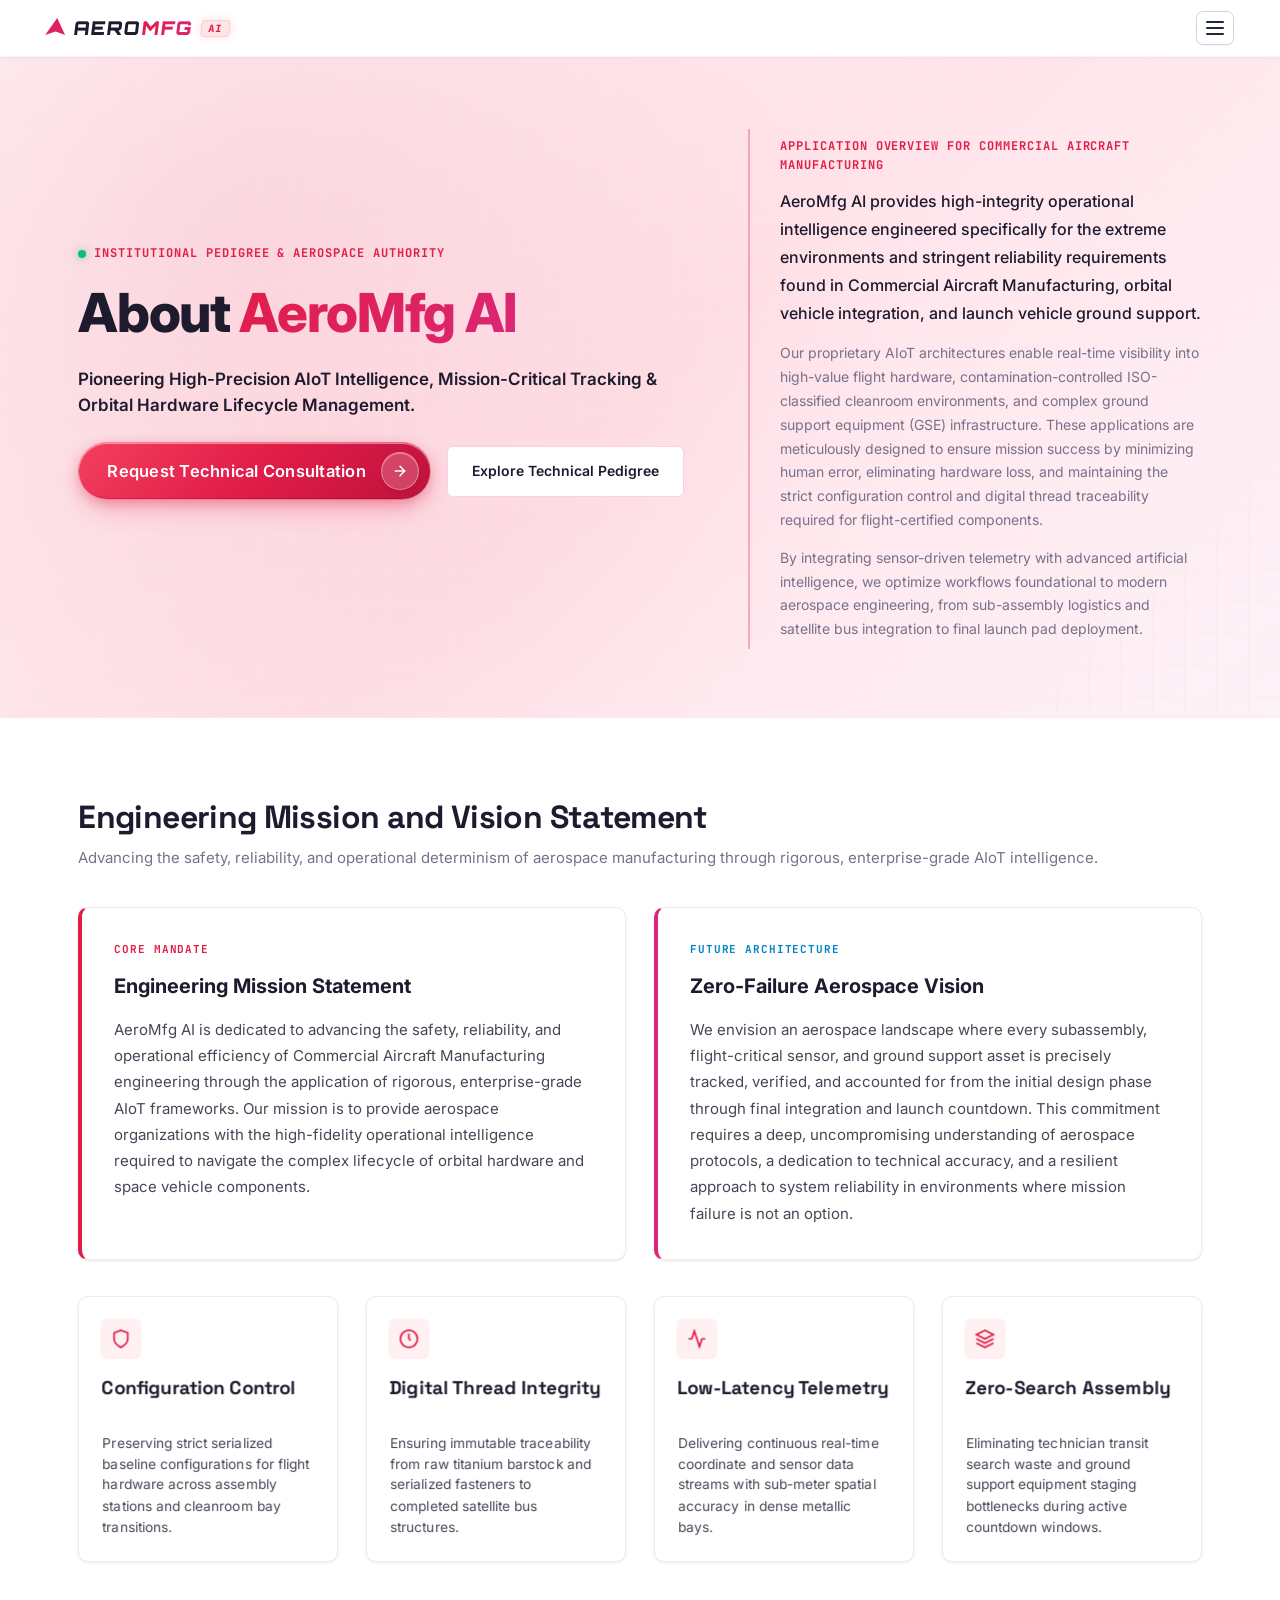
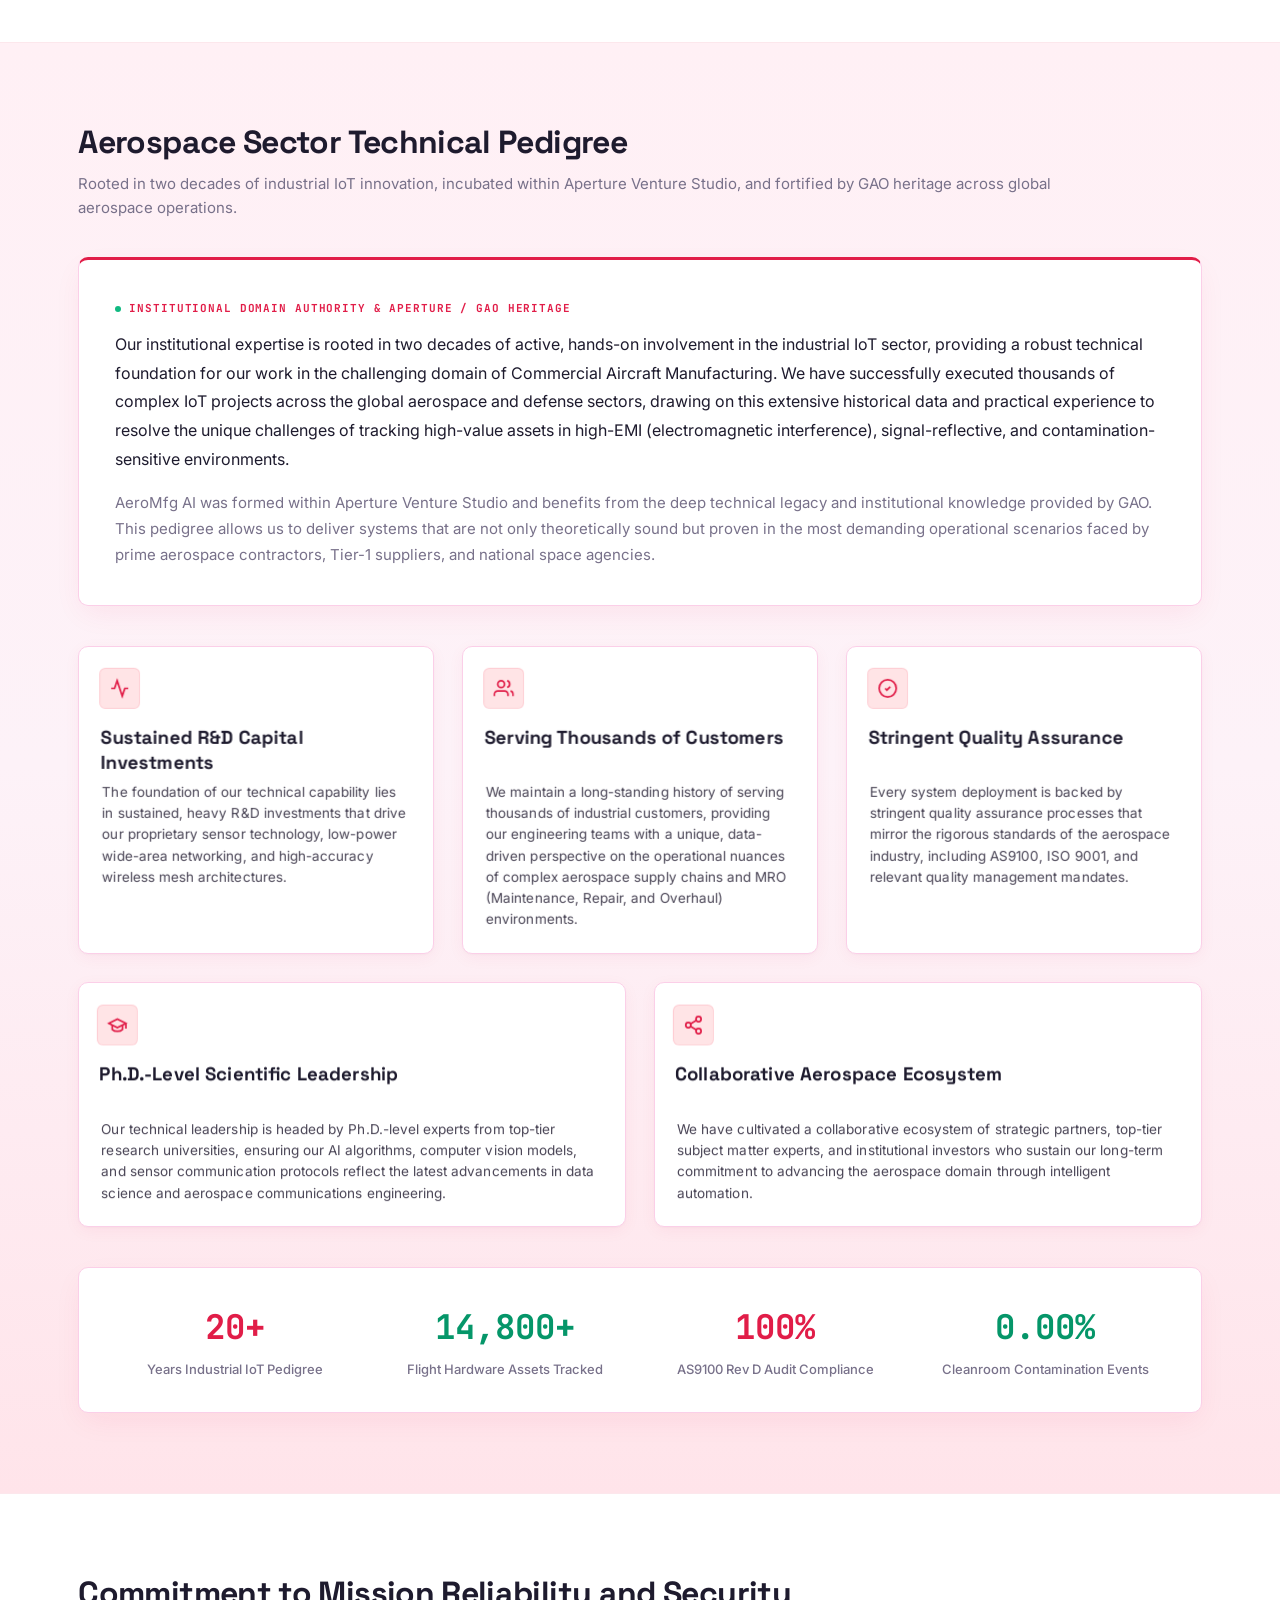
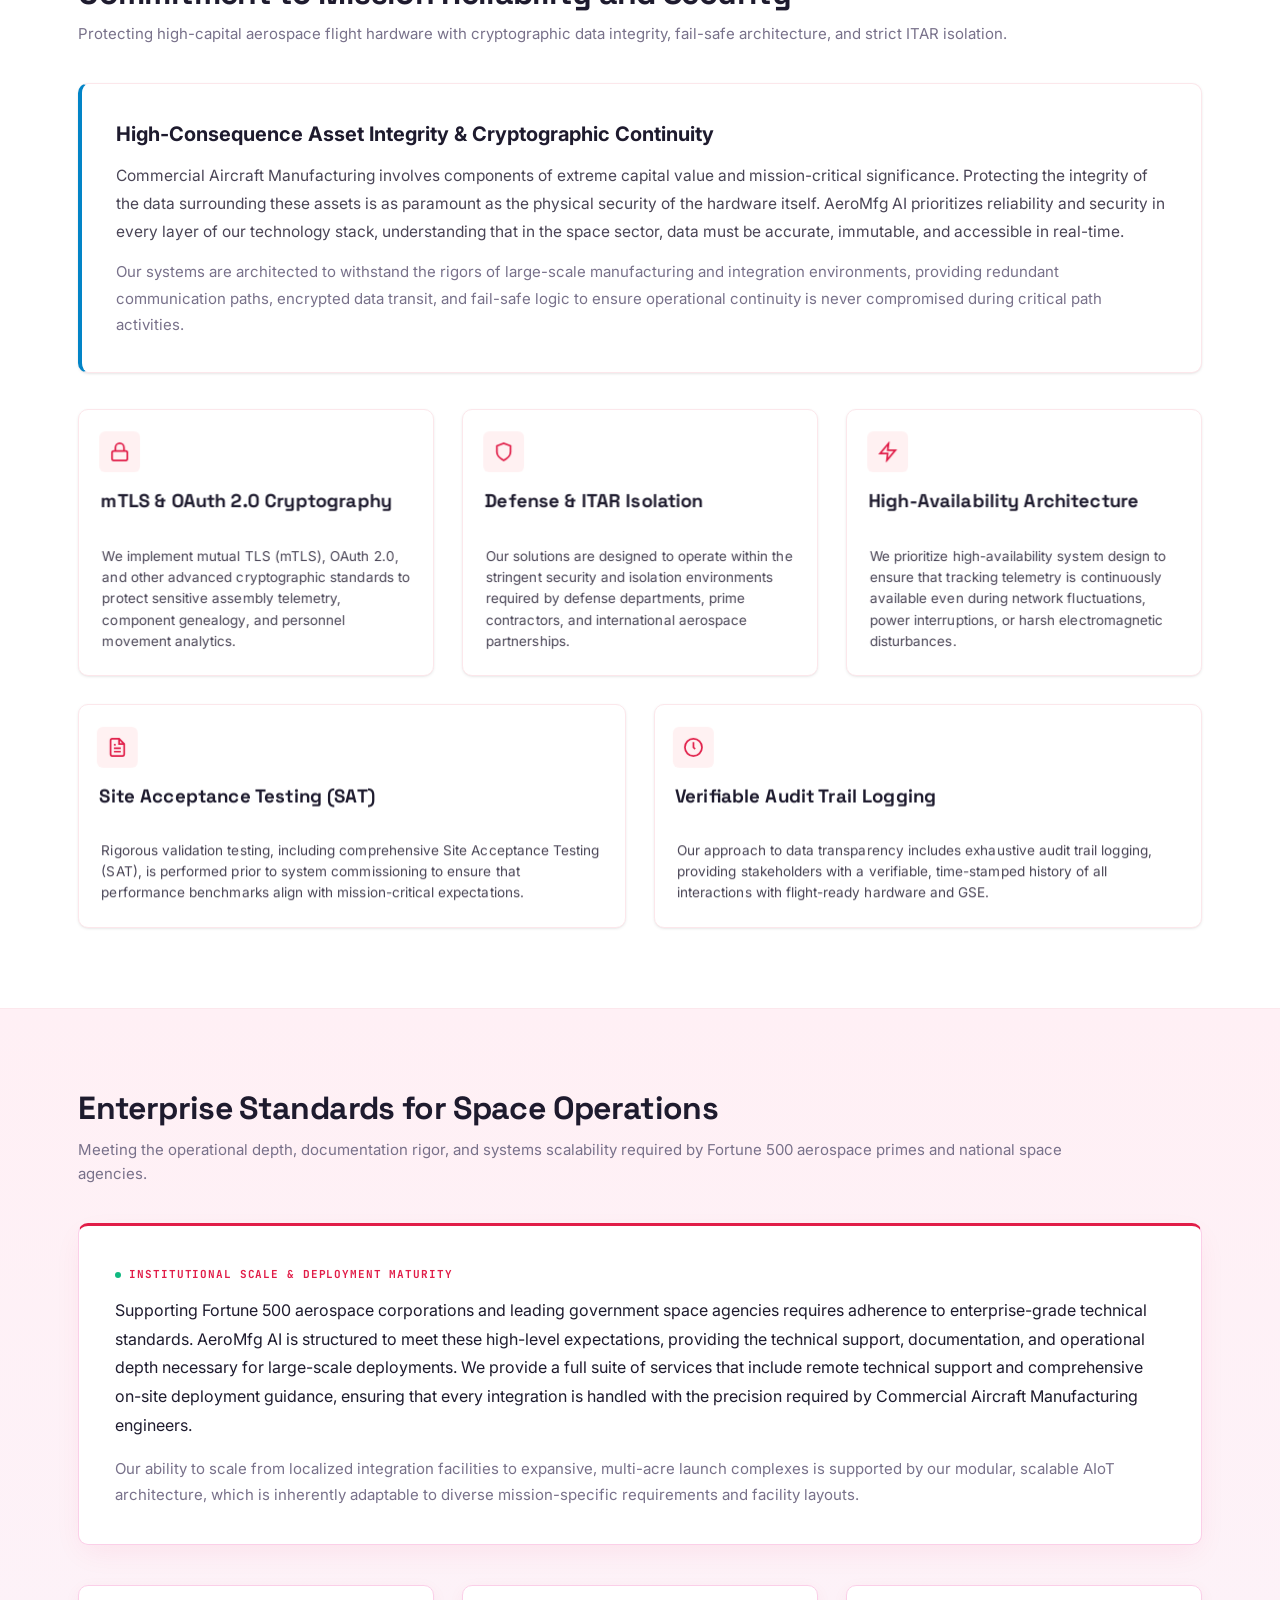
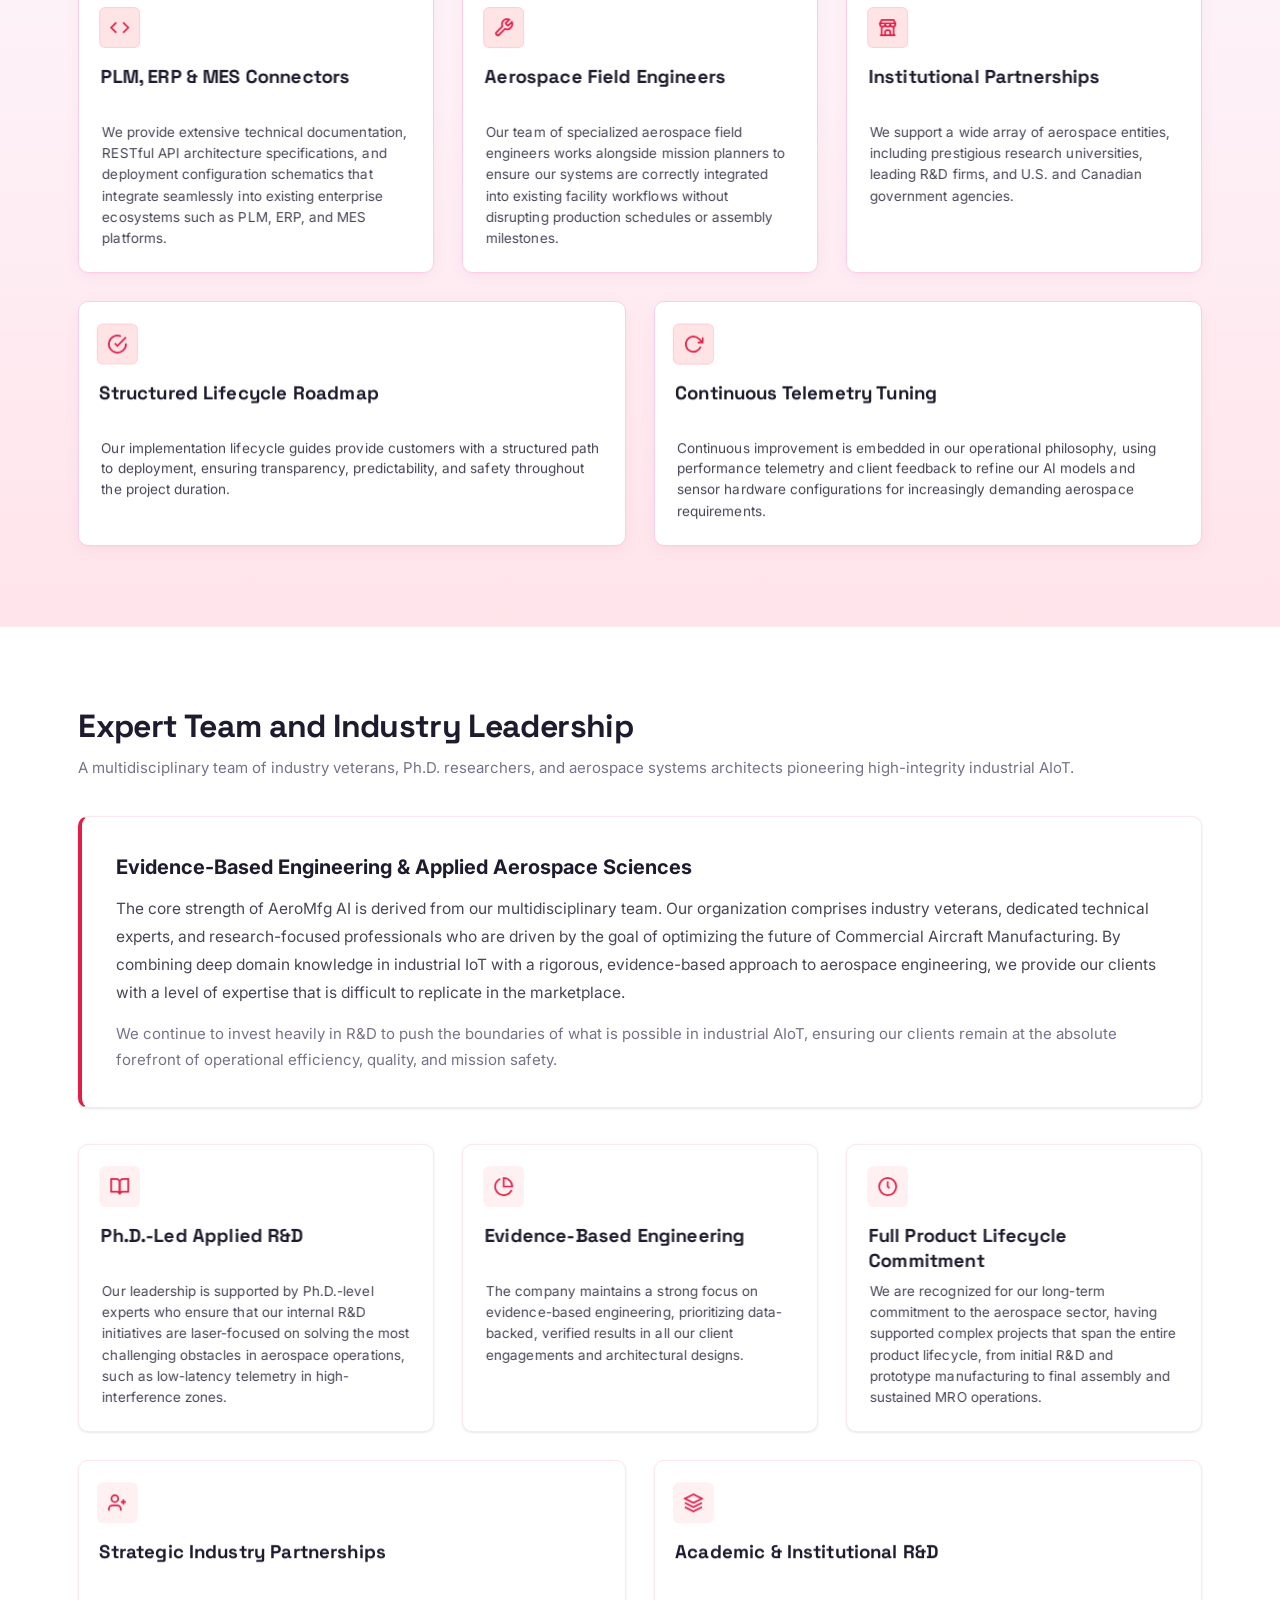
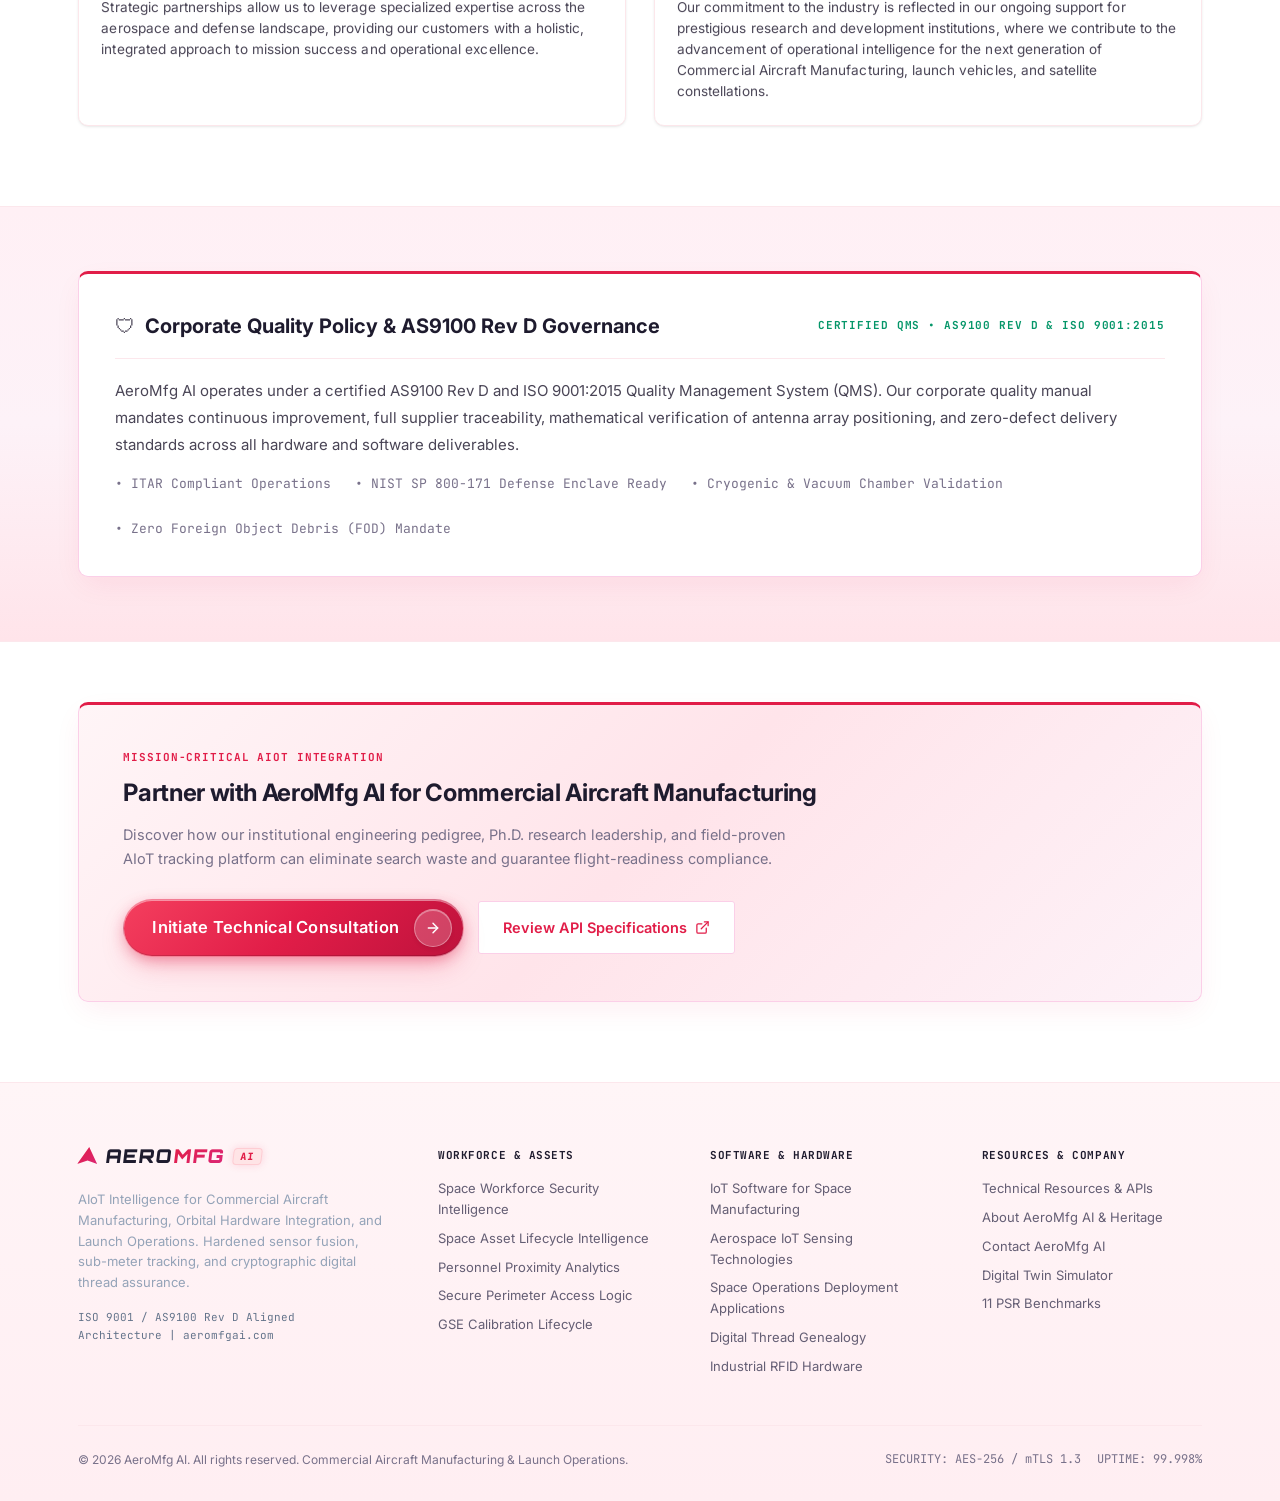
==== commit eaa908e4: "refactor: update color theme and styling across HTML and CSS files" ====
--- a/about-aeromfgai-ai.html
+++ b/about-aeromfgai-ai.html
@@ -6,7 +6,7 @@
   <title>About AeroMfg AI | Aerospace Intelligence, Orbital Hardware &amp; Commercial Aircraft Manufacturing Expertise</title>
   <meta name="description" content="Discover the engineering pedigree and institutional mission of AeroMfg AI, leaders in high-precision AIoT intelligence, mission-critical tracking, and orbital hardware lifecycle management." />
   <meta name="keywords" content="About AeroMfg AI, Aerospace Intelligence Expertise, Commercial Aircraft Manufacturing, Orbital Hardware Integration, Launch Vehicle Infrastructure, Aperture Venture Studio, GAO Heritage, AS9100 Rev D" />
-  <meta name="theme-color" content="#090d16" />
+  <meta name="theme-color" content="#fff5f7" />
   <link rel="canonical" href="https://aeromfgai.com/about-aeromfgai-ai" />
 
   <!-- Fonts -->
@@ -120,7 +120,7 @@
 
   <main>
     <!-- SUBPAGE HERO SECTION (EXPANSIVE ARCHITECTURAL SPREAD) -->
-    <section class="subpage-hero" id="overview" style="padding: 72px 0 68px; background: radial-gradient(circle at 18% 30%, rgba(56, 189, 248, 0.08) 0%, transparent 55%), linear-gradient(135deg, #090d16 0%, #111827 50%, #0d1e3d 100%);">
+    <section class="subpage-hero" id="overview" style="padding: 72px 0 68px; background: radial-gradient(circle at 18% 30%, rgba(225, 29, 72, 0.06) 0%, transparent 55%), linear-gradient(135deg, #fff5f7 0%, #ffe4ea 50%, #fdf2f8 100%); border-bottom: 1px solid #fce7ec;">
       <div class="container">
         <div class="contact-hero-spread">
           <!-- Left: Title, Tag & CTA -->
@@ -134,16 +134,16 @@
               About <span class="hero-brand-accent">AeroMfg AI</span>
             </h1>
 
-            <div style="font-size: 17px; font-weight: 600; color: #f1f5f9; line-height: 1.5; margin-bottom: 24px;">
+            <div style="font-size: 17px; font-weight: 600; color: var(--text-heading); line-height: 1.5; margin-bottom: 24px;">
               Pioneering High-Precision AIoT Intelligence, Mission-Critical Tracking &amp; Orbital Hardware Lifecycle Management.
             </div>
 
             <div class="hero-btn-row" style="margin-top: 8px;">
-              <a href="contact-aeromfgai-ai.html" class="hero-cta-btn" style="padding: 14px 30px; font-size: 15px;">
+              <a href="contact-aeromfgai-ai.html" class="hero-cta-btn">
                 <span>Request Technical Consultation</span>
-                <svg width="16" height="16" viewBox="0 0 24 24" fill="none" stroke="currentColor" stroke-width="2.2" stroke-linecap="round" stroke-linejoin="round" class="cta-arrow" aria-hidden="true"><line x1="5" y1="12" x2="19" y2="12"/><polyline points="12 5 19 12 12 19"/></svg>
+                <span class="cta-icon-circle" aria-hidden="true"><svg width="16" height="16" viewBox="0 0 24 24" fill="none" stroke="currentColor" stroke-width="2.2" stroke-linecap="round" stroke-linejoin="round" class="cta-arrow" aria-hidden="true"><line x1="5" y1="12" x2="19" y2="12"/><polyline points="12 5 19 12 12 19"/></svg></span>
               </a>
-              <a href="#pedigree" class="btn btn-outline" style="color: #ffffff; border-color: rgba(255, 255, 255, 0.3); padding: 13px 24px; font-size: 14px;">
+              <a href="#pedigree" class="btn btn-outline" style="color: var(--text-heading); border-color: var(--border-strong); background: #ffffff; padding: 13px 24px; font-size: 14px;">
                 Explore Technical Pedigree
               </a>
             </div>
@@ -254,22 +254,22 @@
     <section class="section-wrap dark-bg" id="pedigree">
       <div class="container">
         <div class="section-intro">
-          <h2 class="section-heading-lg" style="color: #ffffff;">Aerospace Sector Technical Pedigree</h2>
-          <p class="section-summary" style="color: #94a3b8;">
+          <h2 class="section-heading-lg">Aerospace Sector Technical Pedigree</h2>
+          <p class="section-summary">
             Rooted in two decades of industrial IoT innovation, incubated within Aperture Venture Studio, and fortified by GAO heritage across global aerospace operations.
           </p>
         </div>
 
         <!-- Institutional Heritage Narrative Box -->
-        <article style="background: rgba(15, 23, 42, 0.85); border: 1px solid rgba(56, 189, 248, 0.35); border-top: 3px solid #38bdf8; border-radius: var(--radius-md); padding: 36px; box-shadow: 0 20px 40px -15px rgba(0, 0, 0, 0.6); backdrop-filter: blur(12px); margin-bottom: 40px;">
-          <div style="font-family: var(--font-mono); font-size: 11px; font-weight: 700; color: #38bdf8; text-transform: uppercase; letter-spacing: 0.08em; margin-bottom: 12px; display: inline-flex; align-items: center; gap: 8px;">
+        <article style="background: #ffffff; border: 1px solid #fbcfe8; border-top: 3px solid #e11d48; border-radius: var(--radius-md); padding: 36px; box-shadow: 0 10px 30px -5px rgba(225, 29, 72, 0.08); margin-bottom: 40px;">
+          <div style="font-family: var(--font-mono); font-size: 11px; font-weight: 700; color: #e11d48; text-transform: uppercase; letter-spacing: 0.08em; margin-bottom: 12px; display: inline-flex; align-items: center; gap: 8px;">
             <span style="display: inline-block; width: 6px; height: 6px; border-radius: 50%; background: #10b981;"></span>
             Institutional Domain Authority &amp; Aperture / GAO Heritage
           </div>
-          <p style="font-size: 16px; line-height: 1.8; color: #f1f5f9; margin-bottom: 16px;">
+          <p style="font-size: 16px; line-height: 1.8; color: var(--text-heading); margin-bottom: 16px;">
             Our institutional expertise is rooted in two decades of active, hands-on involvement in the industrial IoT sector, providing a robust technical foundation for our work in the challenging domain of Commercial Aircraft Manufacturing. We have successfully executed thousands of complex IoT projects across the global aerospace and defense sectors, drawing on this extensive historical data and practical experience to resolve the unique challenges of tracking high-value assets in high-EMI (electromagnetic interference), signal-reflective, and contamination-sensitive environments.
           </p>
-          <p style="font-size: 15px; line-height: 1.75; color: #94a3b8; margin: 0;">
+          <p style="font-size: 15px; line-height: 1.75; color: var(--text-muted); margin: 0;">
             AeroMfg AI was formed within Aperture Venture Studio and benefits from the deep technical legacy and institutional knowledge provided by GAO. This pedigree allows us to deliver systems that are not only theoretically sound but proven in the most demanding operational scenarios faced by prime aerospace contractors, Tier-1 suppliers, and national space agencies.
           </p>
         </article>
@@ -328,23 +328,23 @@
         </div>
 
         <!-- Verified Credibility Metric Strip -->
-        <div style="background: rgba(15, 23, 42, 0.7); border: 1px solid #334155; border-radius: var(--radius-md); padding: 32px; color: #ffffff;">
+        <div style="background: #ffffff; border: 1px solid #fbcfe8; border-radius: var(--radius-md); padding: 32px; box-shadow: 0 10px 30px -5px rgba(225, 29, 72, 0.08);">
           <div class="about-metrics-strip">
             <div>
-              <div style="font-family: var(--font-mono); font-size: 34px; font-weight: 700; color: #38bdf8; margin-bottom: 4px;">20+</div>
-              <div style="font-size: 13px; color: #94a3b8; font-weight: 500;">Years Industrial IoT Pedigree</div>
+              <div style="font-family: var(--font-mono); font-size: 34px; font-weight: 700; color: #e11d48; margin-bottom: 4px;">20+</div>
+              <div style="font-size: 13px; color: var(--text-muted); font-weight: 500;">Years Industrial IoT Pedigree</div>
             </div>
             <div>
-              <div style="font-family: var(--font-mono); font-size: 34px; font-weight: 700; color: #34d399; margin-bottom: 4px;">14,800+</div>
-              <div style="font-size: 13px; color: #94a3b8; font-weight: 500;">Flight Hardware Assets Tracked</div>
+              <div style="font-family: var(--font-mono); font-size: 34px; font-weight: 700; color: #059669; margin-bottom: 4px;">14,800+</div>
+              <div style="font-size: 13px; color: var(--text-muted); font-weight: 500;">Flight Hardware Assets Tracked</div>
             </div>
             <div>
-              <div style="font-family: var(--font-mono); font-size: 34px; font-weight: 700; color: #38bdf8; margin-bottom: 4px;">100%</div>
-              <div style="font-size: 13px; color: #94a3b8; font-weight: 500;">AS9100 Rev D Audit Compliance</div>
+              <div style="font-family: var(--font-mono); font-size: 34px; font-weight: 700; color: #e11d48; margin-bottom: 4px;">100%</div>
+              <div style="font-size: 13px; color: var(--text-muted); font-weight: 500;">AS9100 Rev D Audit Compliance</div>
             </div>
             <div>
-              <div style="font-family: var(--font-mono); font-size: 34px; font-weight: 700; color: #34d399; margin-bottom: 4px;">0.00%</div>
-              <div style="font-size: 13px; color: #94a3b8; font-weight: 500;">Cleanroom Contamination Events</div>
+              <div style="font-family: var(--font-mono); font-size: 34px; font-weight: 700; color: #059669; margin-bottom: 4px;">0.00%</div>
+              <div style="font-size: 13px; color: var(--text-muted); font-weight: 500;">Cleanroom Contamination Events</div>
             </div>
           </div>
         </div>
@@ -433,22 +433,22 @@
     <section class="section-wrap dark-bg" id="enterprise-standards">
       <div class="container">
         <div class="section-intro">
-          <h2 class="section-heading-lg" style="color: #ffffff;">Enterprise Standards for Space Operations</h2>
-          <p class="section-summary" style="color: #94a3b8;">
+          <h2 class="section-heading-lg">Enterprise Standards for Space Operations</h2>
+          <p class="section-summary">
             Meeting the operational depth, documentation rigor, and systems scalability required by Fortune 500 aerospace primes and national space agencies.
           </p>
         </div>
 
         <!-- Executive Narrative Card -->
-        <article style="background: rgba(15, 23, 42, 0.85); border: 1px solid rgba(56, 189, 248, 0.35); border-top: 3px solid #38bdf8; border-radius: var(--radius-md); padding: 36px; box-shadow: 0 20px 40px -15px rgba(0, 0, 0, 0.6); backdrop-filter: blur(12px); margin-bottom: 40px;">
-          <div style="font-family: var(--font-mono); font-size: 11px; font-weight: 700; color: #38bdf8; text-transform: uppercase; letter-spacing: 0.08em; margin-bottom: 12px; display: inline-flex; align-items: center; gap: 8px;">
+        <article style="background: #ffffff; border: 1px solid #fbcfe8; border-top: 3px solid #e11d48; border-radius: var(--radius-md); padding: 36px; box-shadow: 0 10px 30px -5px rgba(225, 29, 72, 0.08); margin-bottom: 40px;">
+          <div style="font-family: var(--font-mono); font-size: 11px; font-weight: 700; color: #e11d48; text-transform: uppercase; letter-spacing: 0.08em; margin-bottom: 12px; display: inline-flex; align-items: center; gap: 8px;">
             <span style="display: inline-block; width: 6px; height: 6px; border-radius: 50%; background: #10b981;"></span>
             Institutional Scale &amp; Deployment Maturity
           </div>
-          <p style="font-size: 16px; line-height: 1.8; color: #f1f5f9; margin-bottom: 16px;">
+          <p style="font-size: 16px; line-height: 1.8; color: var(--text-heading); margin-bottom: 16px;">
             Supporting Fortune 500 aerospace corporations and leading government space agencies requires adherence to enterprise-grade technical standards. AeroMfg AI is structured to meet these high-level expectations, providing the technical support, documentation, and operational depth necessary for large-scale deployments. We provide a full suite of services that include remote technical support and comprehensive on-site deployment guidance, ensuring that every integration is handled with the precision required by Commercial Aircraft Manufacturing engineers.
           </p>
-          <p style="font-size: 15px; line-height: 1.75; color: #94a3b8; margin: 0;">
+          <p style="font-size: 15px; line-height: 1.75; color: var(--text-muted); margin: 0;">
             Our ability to scale from localized integration facilities to expansive, multi-acre launch complexes is supported by our modular, scalable AIoT architecture, which is inherently adaptable to diverse mission-specific requirements and facility layouts.
           </p>
         </article>
@@ -589,22 +589,22 @@
     <!-- SECTION 6: QUALITY POLICY & AS9100 REV D CERTIFICATION (DARK THEME) -->
     <section class="section-wrap dark-bg" id="quality-assurance" style="padding: 64px 0;">
       <div class="container">
-        <div style="background: rgba(15, 23, 42, 0.85); border: 1px solid rgba(56, 189, 248, 0.35); border-top: 3px solid #38bdf8; border-radius: var(--radius-md); padding: 36px; box-shadow: 0 20px 40px -15px rgba(0, 0, 0, 0.6); backdrop-filter: blur(12px);">
-          <div style="display: flex; align-items: center; justify-content: space-between; flex-wrap: wrap; gap: 16px; margin-bottom: 18px; border-bottom: 1px solid #334155; padding-bottom: 16px;">
+        <div style="background: #ffffff; border: 1px solid #fbcfe8; border-top: 3px solid #e11d48; border-radius: var(--radius-md); padding: 36px; box-shadow: 0 10px 30px -5px rgba(225, 29, 72, 0.08);">
+          <div style="display: flex; align-items: center; justify-content: space-between; flex-wrap: wrap; gap: 16px; margin-bottom: 18px; border-bottom: 1px solid #fce7ec; padding-bottom: 16px;">
             <div style="display: flex; align-items: center; gap: 10px;">
               <span style="font-size: 20px;">🛡</span>
-              <h3 style="font-size: 20px; font-weight: 700; color: #ffffff; margin: 0;">
+              <h3 style="font-size: 20px; font-weight: 700; color: var(--text-heading); margin: 0;">
                 Corporate Quality Policy &amp; AS9100 Rev D Governance
               </h3>
             </div>
-            <div style="font-family: var(--font-mono); font-size: 11px; font-weight: 700; color: #34d399; letter-spacing: 0.08em; text-transform: uppercase;">
-              CERTIFIED QMS • AS9100 REV D &amp; ISO 9001:2015
-            </div>
-          </div>
-          <p style="font-size: 15px; line-height: 1.8; color: #cbd5e1; margin-bottom: 16px;">
+            <div style="font-family: var(--font-mono); font-size: 11px; font-weight: 700; color: #059669; letter-spacing: 0.08em; text-transform: uppercase;">
+              CERTIFIED QMS &bull; AS9100 REV D &amp; ISO 9001:2015
+            </div>
+          </div>
+          <p style="font-size: 15px; line-height: 1.8; color: var(--text-body); margin-bottom: 16px;">
             AeroMfg AI operates under a certified AS9100 Rev D and ISO 9001:2015 Quality Management System (QMS). Our corporate quality manual mandates continuous improvement, full supplier traceability, mathematical verification of antenna array positioning, and zero-defect delivery standards across all hardware and software deliverables.
           </p>
-          <div style="display: flex; gap: 24px; flex-wrap: wrap; font-size: 13px; color: #94a3b8; font-family: var(--font-mono);">
+          <div style="display: flex; gap: 24px; flex-wrap: wrap; font-size: 13px; color: var(--text-muted); font-family: var(--font-mono);">
             <span>• ITAR Compliant Operations</span>
             <span>• NIST SP 800-171 Defense Enclave Ready</span>
             <span>• Cryogenic &amp; Vacuum Chamber Validation</span>
@@ -617,22 +617,22 @@
     <!-- SECTION 7: STRATEGIC TECHNICAL CONSULTATION CTA -->
     <section class="section-wrap" style="padding: 60px 0 80px;">
       <div class="container">
-        <div style="background: linear-gradient(135deg, #090d16 0%, #111827 50%, #0d1e3d 100%); border: 1px solid rgba(56, 189, 248, 0.35); border-top: 3px solid #38bdf8; border-radius: var(--radius-md); padding: 44px; color: #ffffff; display: flex; justify-content: space-between; align-items: center; flex-wrap: wrap; gap: 28px; box-shadow: 0 20px 40px -15px rgba(0, 0, 0, 0.6);">
+        <div style="background: linear-gradient(135deg, #fff5f7 0%, #ffe4ea 50%, #fdf2f8 100%); border: 1px solid #fbcfe8; border-top: 3px solid #e11d48; border-radius: var(--radius-md); padding: 44px; color: var(--text-heading); display: flex; justify-content: space-between; align-items: center; flex-wrap: wrap; gap: 28px; box-shadow: 0 10px 30px -5px rgba(225, 29, 72, 0.08);">
           <div>
-            <div style="font-family: var(--font-mono); font-size: 11px; font-weight: 700; color: #38bdf8; text-transform: uppercase; letter-spacing: 0.08em; margin-bottom: 8px;">
+            <div style="font-family: var(--font-mono); font-size: 11px; font-weight: 700; color: #e11d48; text-transform: uppercase; letter-spacing: 0.08em; margin-bottom: 8px;">
               Mission-Critical AIoT Integration
             </div>
-            <h3 style="font-size: 24px; font-weight: 700; margin-bottom: 10px; color: #ffffff; letter-spacing: -0.015em;">
+            <h3 style="font-size: 24px; font-weight: 700; margin-bottom: 10px; color: var(--text-heading); letter-spacing: -0.015em;">
               Partner with AeroMfg AI for Commercial Aircraft Manufacturing
             </h3>
-            <p style="font-size: 14.5px; color: #94a3b8; max-width: 680px; margin: 0; line-height: 1.65;">
+            <p style="font-size: 14.5px; color: var(--text-muted); max-width: 680px; margin: 0; line-height: 1.65;">
               Discover how our institutional engineering pedigree, Ph.D. research leadership, and field-proven AIoT tracking platform can eliminate search waste and guarantee flight-readiness compliance.
             </p>
           </div>
           <div style="display: flex; gap: 14px; flex-wrap: wrap; align-items: center;">
-            <a href="contact-aeromfgai-ai.html" class="hero-cta-btn" style="padding: 14px 28px; font-size: 14.5px;">
+            <a href="contact-aeromfgai-ai.html" class="hero-cta-btn">
               <span>Initiate Technical Consultation</span>
-              <svg width="16" height="16" viewBox="0 0 24 24" fill="none" stroke="currentColor" stroke-width="2.2" stroke-linecap="round" stroke-linejoin="round" class="cta-arrow" aria-hidden="true"><line x1="5" y1="12" x2="19" y2="12"/><polyline points="12 5 19 12 12 19"/></svg>
+              <span class="cta-icon-circle" aria-hidden="true"><svg width="16" height="16" viewBox="0 0 24 24" fill="none" stroke="currentColor" stroke-width="2.2" stroke-linecap="round" stroke-linejoin="round" class="cta-arrow" aria-hidden="true"><line x1="5" y1="12" x2="19" y2="12"/><polyline points="12 5 19 12 12 19"/></svg></span>
             </a>
             <a href="technical-resources.html" class="cta-secondary-btn">
               <span>Review API Specifications</span>
@@ -651,7 +651,7 @@
         <div>
           <div style="margin-bottom: 16px;">
             <a href="index.html" class="brand-logo-link" title="AeroMfg AI">
-              <span class="text-logo"><span class="delta-mark" aria-hidden="true"></span><span class="brand-text" style="color: #ffffff;"><span class="text-aero" style="color: #ffffff;">AERO</span><span class="text-mfg">MFG</span></span><span class="ai-chip">AI</span></span>
+              <span class="text-logo"><span class="delta-mark" aria-hidden="true"></span><span class="brand-text"><span class="text-aero">AERO</span><span class="text-mfg">MFG</span></span><span class="ai-chip">AI</span></span>
             </a>
           </div>
           <p style="font-size: 13px; line-height: 1.6; color: #94a3b8; margin-bottom: 16px;">
--- a/styles.css
+++ b/styles.css
@@ -6,28 +6,28 @@
 
 :root {
   --bg-base: #ffffff;
-  --bg-subtle: #f8fafc;
-  --bg-muted: #f1f5f9;
-  --bg-dark: #090d16;
-  --bg-dark-surface: #0f172a;
-  --bg-dark-card: #1e293b;
-
-  --border-subtle: #e2e8f0;
-  --border-strong: #cbd5e1;
-  --border-dark: #334155;
-
-  --text-heading: #090d16;
-  --text-body: #334155;
-  --text-muted: #64748b;
-  --text-dim: #94a3b8;
-  --text-light: #f8fafc;
-
-  --brand-blue: #0052cc;
-  --brand-blue-hover: #0747a6;
-  --brand-blue-subtle: #eff6ff;
-  --brand-blue-border: #bfdbfe;
-  --brand-cyan: #0284c7;
-  --brand-cyan-subtle: #f0f9ff;
+  --bg-subtle: #fff5f7;
+  --bg-muted: #ffeef2;
+  --bg-dark: #fff0f5;
+  --bg-dark-surface: #ffffff;
+  --bg-dark-card: #ffffff;
+
+  --border-subtle: #fce7eb;
+  --border-strong: #fbcfe8;
+  --border-dark: #fecdd3;
+
+  --text-heading: #1e1b2e;
+  --text-body: #4a4556;
+  --text-muted: #78718a;
+  --text-dim: #9f9ba8;
+  --text-light: #ffffff;
+
+  --brand-blue: #e11d48;
+  --brand-blue-hover: #be123c;
+  --brand-blue-subtle: #fff1f2;
+  --brand-blue-border: #fecdd3;
+  --brand-cyan: #db2777;
+  --brand-cyan-subtle: #fdf2f8;
 
   --status-emerald: #059669;
   --status-emerald-bg: #ecfdf5;
@@ -181,18 +181,18 @@
 }
 
 .section-wrap.dark-bg {
-  background: var(--bg-dark);
-  color: var(--text-dim);
-  border-top: 1px solid #1e293b;
-  border-bottom: 1px solid #1e293b;
+  background: linear-gradient(180deg, #fff0f5 0%, #fdf2f8 50%, #ffe4ea 100%);
+  color: var(--text-body);
+  border-top: 1px solid #fce7ec;
+  border-bottom: 1px solid #fce7ec;
 }
 
 .section-wrap.dark-bg .section-heading-lg {
-  color: #ffffff;
+  color: var(--text-heading);
 }
 
 .section-wrap.dark-bg .section-summary {
-  color: #94a3b8;
+  color: var(--text-muted);
 }
 
 /* Buttons */
@@ -363,9 +363,9 @@
 .text-logo .delta-mark {
   width: 20px;
   height: 20px;
-  background: linear-gradient(135deg, #2563eb 0%, #06b6d4 100%);
+  background: linear-gradient(135deg, #e11d48 0%, #db2777 100%);
   clip-path: polygon(50% 0%, 100% 85%, 50% 68%, 0% 85%);
-  box-shadow: 0 2px 8px rgba(37, 99, 235, 0.4);
+  box-shadow: 0 2px 8px rgba(225, 29, 72, 0.35);
   flex-shrink: 0;
   transform: skewX(-7deg);
   transition: transform 0.2s cubic-bezier(0.34, 1.56, 0.64, 1);
@@ -383,18 +383,18 @@
 }
 
 .text-logo .text-aero {
-  color: #090d16;
+  color: var(--text-heading);
   font-weight: 900;
 }
 
 .site-footer .text-logo .text-aero,
 .dark-theme .text-logo .text-aero,
 .dark-bg .text-logo .text-aero {
-  color: #ffffff;
+  color: var(--text-heading);
 }
 
 .text-logo .text-mfg {
-  background: linear-gradient(135deg, #1d4ed8 0%, #0284c7 100%);
+  background: linear-gradient(135deg, #e11d48 0%, #db2777 100%);
   -webkit-background-clip: text;
   -webkit-text-fill-color: transparent;
   margin-left: 1px;
@@ -404,7 +404,7 @@
 .site-footer .text-logo .text-mfg,
 .dark-theme .text-logo .text-mfg,
 .dark-bg .text-logo .text-mfg {
-  background: linear-gradient(135deg, #38bdf8 0%, #60a5fa 100%);
+  background: linear-gradient(135deg, #e11d48 0%, #db2777 100%);
   -webkit-background-clip: text;
   -webkit-text-fill-color: transparent;
 }
@@ -414,25 +414,25 @@
   font-size: 10px;
   font-weight: 800;
   letter-spacing: 0.08em;
-  background: #090d16;
-  color: #38bdf8;
-  border: 1px solid #38bdf8;
+  background: #ffe4e6;
+  color: #e11d48;
+  border: 1px solid #fecdd3;
   padding: 2.5px 6.5px;
   border-radius: 4px;
   transform: skewX(-7deg);
-  box-shadow: 0 0 8px rgba(56, 189, 248, 0.25);
+  box-shadow: 0 0 8px rgba(225, 29, 72, 0.15);
   line-height: 1;
   transition: all 0.2s ease;
 }
 
 .brand-logo-link:hover .delta-mark {
   transform: skewX(-7deg) scale(1.1);
-  box-shadow: 0 3px 12px rgba(37, 99, 235, 0.6);
+  box-shadow: 0 3px 12px rgba(225, 29, 72, 0.5);
 }
 
 .brand-logo-link:hover .ai-chip {
-  box-shadow: 0 0 12px rgba(56, 189, 248, 0.6);
-  border-color: #60a5fa;
+  box-shadow: 0 0 12px rgba(225, 29, 72, 0.4);
+  border-color: #f43f5e;
   color: #ffffff;
 }
 
@@ -489,17 +489,250 @@
    HERO SECTION
    ========================================================================== */
 .hero-wrap {
-  padding: 86px 0 80px;
+  padding: 80px 0 76px;
   background-color: #ffffff;
   background-image: 
-    radial-gradient(circle at 85% 20%, rgba(2, 132, 199, 0.08) 0%, transparent 55%),
-    radial-gradient(circle at 15% 85%, rgba(14, 165, 233, 0.04) 0%, transparent 45%),
-    linear-gradient(rgba(226, 232, 240, 0.45) 1px, transparent 1px),
-    linear-gradient(90deg, rgba(226, 232, 240, 0.45) 1px, transparent 1px);
-  background-size: 100% 100%, 100% 100%, 42px 42px, 42px 42px;
+    radial-gradient(circle at 85% 20%, rgba(225, 29, 72, 0.04) 0%, transparent 60%),
+    radial-gradient(circle at 12% 80%, rgba(219, 39, 119, 0.02) 0%, transparent 50%);
   border-bottom: 1px solid var(--border-subtle);
   position: relative;
   overflow: hidden;
+}
+
+/* Full-page immersive background hero */
+.hero-wrap.hero-full-bg {
+  min-height: 86vh;
+  display: flex;
+  align-items: center;
+  padding: 128px 0 108px;
+  background-color: #ffffff;
+  background-image: 
+    linear-gradient(to right, rgba(255, 255, 255, 0.98) 0%, rgba(255, 245, 247, 0.94) 44%, rgba(255, 245, 247, 0.45) 72%, rgba(255, 255, 255, 0.08) 100%),
+    url('images/aerospace-digital-twin.jpg');
+  background-size: cover;
+  background-position: center right;
+  background-repeat: no-repeat;
+}
+
+@media (max-width: 992px) {
+  .hero-wrap.hero-full-bg {
+    min-height: auto;
+    padding: 80px 0 70px;
+    background-image: 
+      linear-gradient(180deg, rgba(255, 255, 255, 0.98) 0%, rgba(255, 245, 247, 0.94) 100%),
+      url('images/aerospace-digital-twin.jpg');
+    background-position: center;
+  }
+}
+
+.hero-content-block {
+  max-width: 780px;
+  position: relative;
+  z-index: 2;
+}
+
+@media (min-width: 1440px) {
+  .hero-content-block {
+    max-width: 820px;
+  }
+}
+
+/* Subpage Workforce Security Full-Page Immersive Background Hero */
+.subpage-hero.hero-workforce-bg {
+  min-height: 86vh;
+  display: flex;
+  align-items: center;
+  padding: 128px 0 108px;
+  background-color: #ffffff;
+  background-image: 
+    linear-gradient(to right, rgba(255, 255, 255, 0.98) 0%, rgba(255, 245, 247, 0.94) 44%, rgba(255, 245, 247, 0.45) 72%, rgba(255, 255, 255, 0.08) 100%),
+    url('images/aerospace-workforce-security.jpg');
+  background-size: cover;
+  background-position: center right;
+  background-repeat: no-repeat;
+  border-bottom: 1px solid var(--border-subtle);
+  position: relative;
+  overflow: hidden;
+}
+
+.subpage-hero.hero-workforce-bg::before {
+  display: none;
+}
+
+@media (max-width: 992px) {
+  .subpage-hero.hero-workforce-bg {
+    min-height: auto;
+    padding: 80px 0 70px;
+    background-image: 
+      linear-gradient(180deg, rgba(255, 255, 255, 0.98) 0%, rgba(255, 245, 247, 0.94) 100%),
+      url('images/aerospace-workforce-security.jpg');
+    background-position: center;
+  }
+}
+
+/* Subpage Asset Lifecycle Full-Page Immersive Background Hero */
+.subpage-hero.hero-asset-bg {
+  min-height: 86vh;
+  display: flex;
+  align-items: center;
+  padding: 128px 0 108px;
+  background-color: #ffffff;
+  background-image: 
+    linear-gradient(to right, rgba(255, 255, 255, 0.98) 0%, rgba(255, 245, 247, 0.94) 44%, rgba(255, 245, 247, 0.45) 72%, rgba(255, 255, 255, 0.08) 100%),
+    url('images/aerospace-asset-lifecycle.jpg');
+  background-size: cover;
+  background-position: center right;
+  background-repeat: no-repeat;
+  border-bottom: 1px solid var(--border-subtle);
+  position: relative;
+  overflow: hidden;
+}
+
+.subpage-hero.hero-asset-bg::before {
+  display: none;
+}
+
+@media (max-width: 992px) {
+  .subpage-hero.hero-asset-bg {
+    min-height: auto;
+    padding: 80px 0 70px;
+    background-image: 
+      linear-gradient(180deg, rgba(255, 255, 255, 0.98) 0%, rgba(255, 245, 247, 0.94) 100%),
+      url('images/aerospace-asset-lifecycle.jpg');
+    background-position: center;
+  }
+}
+
+/* Subpage IoT Software Full-Page Immersive Background Hero */
+.subpage-hero.hero-iot-software-bg {
+  min-height: 86vh;
+  display: flex;
+  align-items: center;
+  padding: 128px 0 108px;
+  background-color: #ffffff;
+  background-image: 
+    linear-gradient(to right, rgba(255, 255, 255, 0.98) 0%, rgba(255, 245, 247, 0.94) 44%, rgba(255, 245, 247, 0.45) 72%, rgba(255, 255, 255, 0.08) 100%),
+    url('images/aerospace-digital-twin.jpg');
+  background-size: cover;
+  background-position: center right;
+  background-repeat: no-repeat;
+  border-bottom: 1px solid var(--border-subtle);
+  position: relative;
+  overflow: hidden;
+}
+
+.subpage-hero.hero-iot-software-bg::before {
+  display: none;
+}
+
+@media (max-width: 992px) {
+  .subpage-hero.hero-iot-software-bg {
+    min-height: auto;
+    padding: 80px 0 70px;
+    background-image: 
+      linear-gradient(180deg, rgba(255, 255, 255, 0.98) 0%, rgba(255, 245, 247, 0.94) 100%),
+      url('images/aerospace-digital-twin.jpg');
+    background-position: center;
+  }
+}
+
+/* Subpage Sensing Technologies Full-Page Immersive Background Hero */
+.subpage-hero.hero-sensing-tech-bg {
+  min-height: 86vh;
+  display: flex;
+  align-items: center;
+  padding: 128px 0 108px;
+  background-color: #ffffff;
+  background-image: 
+    linear-gradient(to right, rgba(255, 255, 255, 0.98) 0%, rgba(255, 245, 247, 0.94) 44%, rgba(255, 245, 247, 0.45) 72%, rgba(255, 255, 255, 0.08) 100%),
+    url('images/aerospace-asset-lifecycle.jpg');
+  background-size: cover;
+  background-position: center right;
+  background-repeat: no-repeat;
+  border-bottom: 1px solid var(--border-subtle);
+  position: relative;
+  overflow: hidden;
+}
+
+.subpage-hero.hero-sensing-tech-bg::before {
+  display: none;
+}
+
+@media (max-width: 992px) {
+  .subpage-hero.hero-sensing-tech-bg {
+    min-height: auto;
+    padding: 80px 0 70px;
+    background-image: 
+      linear-gradient(180deg, rgba(255, 255, 255, 0.98) 0%, rgba(255, 245, 247, 0.94) 100%),
+      url('images/aerospace-asset-lifecycle.jpg');
+    background-position: center;
+  }
+}
+
+/* Subpage Space Operations Full-Page Immersive Background Hero */
+.subpage-hero.hero-space-ops-bg {
+  min-height: 86vh;
+  display: flex;
+  align-items: center;
+  padding: 128px 0 108px;
+  background-color: #ffffff;
+  background-image: 
+    linear-gradient(to right, rgba(255, 255, 255, 0.98) 0%, rgba(255, 245, 247, 0.94) 44%, rgba(255, 245, 247, 0.45) 72%, rgba(255, 255, 255, 0.08) 100%),
+    url('images/aerospace-workforce-security.jpg');
+  background-size: cover;
+  background-position: center right;
+  background-repeat: no-repeat;
+  border-bottom: 1px solid var(--border-subtle);
+  position: relative;
+  overflow: hidden;
+}
+
+.subpage-hero.hero-space-ops-bg::before {
+  display: none;
+}
+
+@media (max-width: 992px) {
+  .subpage-hero.hero-space-ops-bg {
+    min-height: auto;
+    padding: 80px 0 70px;
+    background-image: 
+      linear-gradient(180deg, rgba(255, 255, 255, 0.98) 0%, rgba(255, 245, 247, 0.94) 100%),
+      url('images/aerospace-workforce-security.jpg');
+    background-position: center;
+  }
+}
+
+/* Subpage Technical Resources Full-Page Immersive Background Hero */
+.subpage-hero.hero-tech-resources-bg {
+  min-height: 86vh;
+  display: flex;
+  align-items: center;
+  padding: 128px 0 108px;
+  background-color: #ffffff;
+  background-image: 
+    linear-gradient(to right, rgba(255, 255, 255, 0.98) 0%, rgba(255, 245, 247, 0.94) 44%, rgba(255, 245, 247, 0.45) 72%, rgba(255, 255, 255, 0.08) 100%),
+    url('images/aerospace-digital-twin.jpg');
+  background-size: cover;
+  background-position: center right;
+  background-repeat: no-repeat;
+  border-bottom: 1px solid var(--border-subtle);
+  position: relative;
+  overflow: hidden;
+}
+
+.subpage-hero.hero-tech-resources-bg::before {
+  display: none;
+}
+
+@media (max-width: 992px) {
+  .subpage-hero.hero-tech-resources-bg {
+    min-height: auto;
+    padding: 80px 0 70px;
+    background-image: 
+      linear-gradient(180deg, rgba(255, 255, 255, 0.98) 0%, rgba(255, 245, 247, 0.94) 100%),
+      url('images/aerospace-digital-twin.jpg');
+    background-position: center;
+  }
 }
 
 .hero-wrap::before {
@@ -509,98 +742,170 @@
   left: 0;
   right: 0;
   height: 2px;
-  background: linear-gradient(90deg, transparent, #0284c7, #38bdf8, transparent);
+  background: linear-gradient(90deg, transparent, #e11d48, #db2777, transparent);
   pointer-events: none;
 }
 
 .hero-layout {
   display: grid;
-  grid-template-columns: 1.12fr 0.88fr;
-  gap: 64px;
-  align-items: center;
-  min-height: 500px;
+  grid-template-columns: 1.15fr 0.85fr;
+  gap: 56px;
+  align-items: center;
+  min-height: 480px;
 }
 
 @media (min-width: 1360px) {
   .hero-layout {
-    gap: 84px;
+    gap: 72px;
   }
 }
 
 @media (min-width: 1600px) {
   .hero-layout {
-    gap: 96px;
-  }
+    gap: 84px;
+  }
+}
+
+.hero-status-pill {
+  display: inline-flex;
+  align-items: center;
+  gap: 8px;
+  padding: 6px 14px;
+  background: var(--brand-blue-subtle);
+  border: 1px solid var(--brand-blue-border);
+  border-radius: 999px;
+  font-family: var(--font-mono);
+  font-size: 11px;
+  font-weight: 700;
+  color: var(--brand-blue);
+  letter-spacing: 0.03em;
+  margin-bottom: 22px;
+}
+
+.status-pulse-dot {
+  width: 7px;
+  height: 7px;
+  border-radius: 50%;
+  background: #10b981;
+  box-shadow: 0 0 8px rgba(16, 185, 129, 0.7);
+  display: inline-block;
+  animation: pulse-dot 2s infinite ease-in-out;
+}
+
+@keyframes pulse-dot {
+  0% { transform: scale(0.9); opacity: 0.8; }
+  50% { transform: scale(1.2); opacity: 1; box-shadow: 0 0 12px rgba(16, 185, 129, 0.9); }
+  100% { transform: scale(0.9); opacity: 0.8; }
 }
 
 .hero-headline {
   font-family: var(--font-display);
-  font-size: clamp(2.65rem, 3.25vw, 3.55rem);
-  font-weight: 700;
-  line-height: 1.18;
-  letter-spacing: -0.025em;
+  font-size: clamp(2.85rem, 4.3vw, 4.25rem);
+  font-weight: 700;
+  line-height: 1.12;
+  letter-spacing: -0.03em;
   color: var(--text-heading);
   margin-bottom: 24px;
 }
 
+.hero-accent-text,
+.hero-headline .gradient-text {
+  background: linear-gradient(135deg, #e11d48 0%, #db2777 100%);
+  -webkit-background-clip: text;
+  -webkit-text-fill-color: transparent;
+  background-clip: text;
+}
+
 .hero-description {
-  font-size: 16.5px;
-  line-height: 1.76;
+  font-size: clamp(1.125rem, 1.35vw, 1.28rem);
+  line-height: 1.68;
   color: var(--text-body);
   margin-bottom: 36px;
-  max-width: 700px;
+  max-width: 740px;
 }
 
 .hero-btn-row {
   display: flex;
   align-items: center;
   flex-wrap: wrap;
-  gap: 14px;
-  margin-bottom: 0;
-}
-
-/* Hero Primary Solitary CTA Button */
+  gap: 16px;
+  margin-bottom: 36px;
+}
+
+/* Premium "Contact AeroMfg AI" Conversion Button */
 .hero-cta-btn {
   display: inline-flex;
   align-items: center;
   justify-content: center;
-  gap: 12px;
-  background: linear-gradient(135deg, #0284c7 0%, #0052cc 100%);
+  gap: 15px;
+  background: linear-gradient(135deg, #f43f5e 0%, #e11d48 50%, #be123c 100%);
   color: #ffffff !important;
   font-family: var(--font-sans);
-  font-size: 15px;
-  font-weight: 700;
-  letter-spacing: 0.01em;
-  padding: 14px 30px;
-  border-radius: var(--radius-sm);
-  border: 1px solid rgba(255, 255, 255, 0.25);
+  font-size: 16.5px;
+  font-weight: 600;
+  letter-spacing: 0.015em;
+  padding: 9px 11px 9px 28px;
+  border-radius: 9999px;
+  border: 1px solid rgba(255, 255, 255, 0.38);
   text-decoration: none;
-  box-shadow: 0 4px 20px -2px rgba(2, 132, 199, 0.45), 0 2px 6px -1px rgba(0, 0, 0, 0.08);
+  box-shadow: 
+    0 4px 14px -2px rgba(225, 29, 72, 0.38),
+    0 12px 28px -6px rgba(225, 29, 72, 0.28),
+    inset 0 1px 0 rgba(255, 255, 255, 0.45),
+    inset 0 -1px 0 rgba(0, 0, 0, 0.15);
   position: relative;
   overflow: hidden;
-  transition: all 0.25s cubic-bezier(0.16, 1, 0.3, 1);
+  cursor: pointer;
+  transition: all 0.28s cubic-bezier(0.16, 1, 0.3, 1);
 }
 
 .hero-cta-btn::before {
   content: "";
   position: absolute;
   top: 0;
-  left: -100%;
-  width: 100%;
+  left: -130%;
+  width: 90%;
   height: 100%;
-  background: linear-gradient(90deg, transparent, rgba(255, 255, 255, 0.25), transparent);
-  transition: left 0.6s ease;
+  background: linear-gradient(90deg, transparent, rgba(255, 255, 255, 0.35), transparent);
+  transform: skewX(-20deg);
+  transition: left 0.75s ease;
+}
+
+.cta-icon-circle {
+  width: 38px;
+  height: 38px;
+  border-radius: 50%;
+  background: rgba(255, 255, 255, 0.2);
+  border: 1px solid rgba(255, 255, 255, 0.35);
+  display: inline-flex;
+  align-items: center;
+  justify-content: center;
+  box-shadow: inset 0 1px 0 rgba(255, 255, 255, 0.35), 0 2px 4px rgba(0, 0, 0, 0.08);
+  transition: all 0.25s cubic-bezier(0.16, 1, 0.3, 1);
+  color: #ffffff;
+  flex-shrink: 0;
 }
 
 .hero-cta-btn:hover {
   transform: translateY(-2px);
-  background: linear-gradient(135deg, #0369a1 0%, #0747a6 100%);
-  box-shadow: 0 8px 26px -2px rgba(2, 132, 199, 0.55), 0 4px 10px -2px rgba(0, 0, 0, 0.12);
-  border-color: rgba(255, 255, 255, 0.4);
+  background: linear-gradient(135deg, #fb7185 0%, #e11d48 45%, #9f1239 100%);
+  box-shadow: 
+    0 6px 22px -2px rgba(225, 29, 72, 0.52),
+    0 18px 40px -6px rgba(225, 29, 72, 0.36),
+    inset 0 1px 0 rgba(255, 255, 255, 0.55),
+    inset 0 -1px 0 rgba(0, 0, 0, 0.2);
+  border-color: rgba(255, 255, 255, 0.55);
 }
 
 .hero-cta-btn:hover::before {
-  left: 100%;
+  left: 140%;
+}
+
+.hero-cta-btn:hover .cta-icon-circle {
+  background: #ffffff;
+  color: #e11d48;
+  transform: translateX(2px) scale(1.05);
+  box-shadow: 0 4px 12px rgba(0, 0, 0, 0.15);
 }
 
 .hero-cta-btn .cta-arrow {
@@ -609,7 +914,109 @@
 }
 
 .hero-cta-btn:hover .cta-arrow {
-  transform: translateX(4px);
+  transform: translateX(2px);
+}
+
+.hero-cta-btn:active {
+  transform: translateY(0);
+  box-shadow: 
+    0 2px 8px -1px rgba(225, 29, 72, 0.4),
+    0 6px 14px -3px rgba(225, 29, 72, 0.25),
+    inset 0 1px 2px rgba(0, 0, 0, 0.2);
+}
+
+.hero-secondary-btn {
+  display: inline-flex;
+  align-items: center;
+  justify-content: center;
+  padding: 15px 28px;
+  font-size: 15px;
+  font-weight: 600;
+  color: var(--text-heading) !important;
+  background: #ffffff;
+  border: 1px solid var(--border-strong);
+  border-radius: 10px;
+  text-decoration: none;
+  transition: all 0.2s ease;
+  box-shadow: 0 2px 6px rgba(0, 0, 0, 0.03);
+}
+
+.hero-secondary-btn:hover {
+  background: var(--bg-subtle);
+  border-color: var(--brand-blue-border);
+  color: var(--brand-blue) !important;
+  transform: translateY(-2px);
+  box-shadow: 0 4px 12px rgba(225, 29, 72, 0.1);
+}
+
+/* Minimalist Trust Metrics Bar */
+.hero-trust-bar {
+  display: flex;
+  align-items: center;
+  gap: 24px;
+  padding-top: 24px;
+  border-top: 1px solid var(--border-subtle);
+  max-width: 580px;
+}
+
+.trust-cell {
+  display: flex;
+  flex-direction: column;
+  gap: 2px;
+}
+
+.trust-value {
+  font-family: var(--font-mono);
+  font-size: 17px;
+  font-weight: 800;
+  color: var(--text-heading);
+  letter-spacing: -0.02em;
+}
+
+.trust-caption {
+  font-family: var(--font-mono);
+  font-size: 11px;
+  color: var(--text-muted);
+  text-transform: uppercase;
+  letter-spacing: 0.04em;
+}
+
+.trust-sep {
+  width: 1px;
+  height: 28px;
+  background: var(--border-subtle);
+}
+
+/* Clean, Simple, Professional Hero Visual Frame */
+.hero-visual-frame {
+  position: relative;
+  width: 100%;
+  border-radius: 16px;
+  overflow: hidden;
+  background: #ffffff;
+  border: 1px solid var(--border-strong);
+  box-shadow: 0 20px 48px -12px rgba(225, 29, 72, 0.12), 0 8px 24px -6px rgba(30, 27, 46, 0.05);
+  transition: transform var(--transition-normal), box-shadow var(--transition-normal);
+  scroll-margin-top: 100px;
+}
+
+.hero-visual-frame:hover {
+  transform: translateY(-3px);
+  box-shadow: 0 28px 56px -12px rgba(225, 29, 72, 0.18), 0 12px 28px -6px rgba(30, 27, 46, 0.08);
+}
+
+.hero-visual-img {
+  width: 100%;
+  height: auto;
+  min-height: 340px;
+  max-height: 440px;
+  object-fit: cover;
+  display: block;
+  transition: transform var(--transition-normal);
+}
+
+.hero-visual-frame:hover .hero-visual-img {
+  transform: scale(1.02);
 }
 
 .spec-strip {
@@ -660,7 +1067,7 @@
 }
 
 .hero-wrap .spec-col {
-  border-left: 2px solid rgba(2, 132, 199, 0.22);
+  border-left: 2px solid rgba(244, 63, 94, 0.22);
   padding-left: 14px;
   transition: border-color 0.2s ease;
 }
@@ -700,8 +1107,8 @@
   font-size: 12.5px;
   font-weight: 700;
   color: var(--brand-blue);
-  background: rgba(2, 132, 199, 0.06);
-  border: 1px solid rgba(2, 132, 199, 0.28);
+  background: rgba(244, 63, 94, 0.06);
+  border: 1px solid rgba(244, 63, 94, 0.28);
   padding: 11px 20px;
   border-radius: var(--radius-sm);
   text-decoration: none;
@@ -714,7 +1121,7 @@
   color: #ffffff;
   border-color: var(--brand-blue);
   transform: translateX(4px);
-  box-shadow: 0 4px 16px rgba(2, 132, 199, 0.28);
+  box-shadow: 0 4px 16px rgba(244, 63, 94, 0.28);
 }
 
 .btn-explore .arrow-icon {
@@ -735,24 +1142,24 @@
   line-height: 1.45;
   letter-spacing: 0.05em;
   z-index: 5;
-  text-shadow: 0 0 8px rgba(56, 189, 248, 0.5);
+  text-shadow: 0 0 8px rgba(225, 29, 72, 0.5);
 }
 
 .stage-hud-tl {
   top: 14px;
   left: 16px;
-  color: #38bdf8;
+  color: var(--brand-blue);
 }
 
 .stage-hud-tr {
   top: 14px;
   right: 16px;
   text-align: right;
-  color: #38bdf8;
+  color: var(--brand-blue);
 }
 
 .stage-hud-label {
-  color: #94a3b8;
+  color: var(--text-muted);
   font-size: 9px;
 }
 
@@ -766,13 +1173,13 @@
 }
 
 .card-head {
-  background: var(--bg-dark);
-  color: #ffffff;
+  background: #fff5f7;
+  color: var(--text-heading);
   padding: 12px 16px;
   display: flex;
   justify-content: space-between;
   align-items: center;
-  border-bottom: 1px solid #1e293b;
+  border-bottom: 1px solid #fce7ec;
 }
 
 .card-head-title {
@@ -782,7 +1189,7 @@
   display: flex;
   align-items: center;
   gap: 8px;
-  color: #f8fafc;
+  color: var(--text-heading);
 }
 
 .card-body-padded {
@@ -820,17 +1227,17 @@
    DIGITAL TWIN SIMULATOR (PURE CSS INTERACTION)
    ========================================================================== */
 .sim-card {
-  background: #090d16;
-  border: 1px solid #1e293b;
+  background: #ffffff;
+  border: 1px solid #fbcfe8;
   border-radius: var(--radius-md);
   overflow: hidden;
-  box-shadow: var(--shadow-modal);
-  color: #94a3b8;
+  box-shadow: 0 10px 30px -5px rgba(225, 29, 72, 0.08);
+  color: var(--text-body);
 }
 
 .sim-header-bar {
-  background: #0f172a;
-  border-bottom: 1px solid #1e293b;
+  background: #fff5f7;
+  border-bottom: 1px solid #fce7ec;
   padding: 12px 18px;
   display: flex;
   justify-content: space-between;
@@ -860,17 +1267,18 @@
   font-weight: 600;
   padding: 6px 12px;
   border-radius: var(--radius-xs);
-  background: #1e293b;
-  color: #94a3b8;
-  border: 1px solid #334155;
+  background: #ffffff;
+  color: var(--text-body);
+  border: 1px solid #fbcfe8;
   cursor: pointer;
   transition: all 0.15s ease;
   user-select: none;
 }
 
 .layer-pill:hover {
-  background: #334155;
-  color: #f8fafc;
+  background: #ffe4e6;
+  color: var(--brand-blue);
+  border-color: #fecdd3;
 }
 
 /* Active Layer Radio Styles */
@@ -883,8 +1291,8 @@
 #layer-torque:checked ~ .sim-card .layer-pill.pill-torque {
   background: var(--brand-blue);
   color: #ffffff;
-  border-color: #3b82f6;
-  box-shadow: 0 0 10px rgba(59, 130, 246, 0.4);
+  border-color: var(--brand-blue-hover);
+  box-shadow: 0 0 10px rgba(225, 29, 72, 0.3);
 }
 
 #layer-breach:checked ~ .sim-card .layer-pill.pill-breach {
@@ -948,8 +1356,8 @@
 .sim-canvas-wrap {
   padding: 24px;
   position: relative;
-  background: radial-gradient(circle at 50% 50%, #0d1527 0%, #090d16 100%);
-  border-right: 1px solid #1e293b;
+  background: radial-gradient(circle at 50% 50%, #fffbfd 0%, #fff5f7 100%);
+  border-right: 1px solid #fce7ec;
   overflow: hidden;
 }
 
@@ -1017,7 +1425,7 @@
 }
 
 .sim-sidebar {
-  background: #0f172a;
+  background: #fff8fa;
   padding: 20px;
   display: flex;
   flex-direction: column;
@@ -1028,7 +1436,7 @@
   font-family: var(--font-mono);
   font-size: 11px;
   font-weight: 700;
-  color: #38bdf8;
+  color: var(--brand-blue);
   text-transform: uppercase;
   letter-spacing: 0.05em;
   margin-bottom: 8px;
@@ -1038,8 +1446,8 @@
 }
 
 .feed-box {
-  background: #090d16;
-  border: 1px solid #1e293b;
+  background: #ffffff;
+  border: 1px solid #fce7ec;
   border-radius: var(--radius-xs);
   padding: 10px;
   display: flex;
@@ -1054,10 +1462,10 @@
 .feed-entry {
   padding: 6px 8px;
   border-radius: 3px;
-  background: #111827;
-  border-left: 2px solid #38bdf8;
+  background: #fff5f7;
+  border-left: 2px solid var(--brand-blue);
   line-height: 1.4;
-  color: #cbd5e1;
+  color: var(--text-body);
 }
 
 .feed-entry.danger {
@@ -1311,7 +1719,8 @@
 }
 
 .json-content {
-  background: #090d16;
+  background: #fff5f7;
+  border-top: 1px solid #fce7ec;
   padding: 14px;
   max-height: 220px;
   overflow-y: auto;
@@ -1321,7 +1730,7 @@
   margin: 0;
   font-family: var(--font-mono);
   font-size: 11px;
-  color: #38bdf8;
+  color: #be123c;
   line-height: 1.5;
 }
 
@@ -1503,38 +1912,40 @@
 
 .module-card.dark-theme,
 .section-wrap.dark-bg .module-card {
-  background: var(--bg-dark-card);
-  border-color: #334155;
-  color: #94a3b8;
+  background: #ffffff;
+  border-color: #fbcfe8;
+  color: var(--text-body);
+  box-shadow: 0 4px 16px rgba(225, 29, 72, 0.05), 0 1px 3px rgba(0, 0, 0, 0.03);
 }
 
 .module-card.dark-theme .module-card-icon,
 .section-wrap.dark-bg .module-card-icon {
-  background: rgba(56, 189, 248, 0.12);
-  color: #38bdf8;
-  border: 1px solid rgba(56, 189, 248, 0.25);
+  background: #ffe4e6;
+  color: #e11d48;
+  border: 1px solid #fecdd3;
 }
 
 .module-card.dark-theme .module-card-title,
 .section-wrap.dark-bg .module-card .module-card-title {
-  color: #ffffff;
+  color: var(--text-heading);
 }
 
 .module-card.dark-theme .module-card-text,
 .section-wrap.dark-bg .module-card .module-card-text {
-  color: #cbd5e1;
+  color: var(--text-body);
 }
 
 .module-card.dark-theme:hover,
 .section-wrap.dark-bg .module-card:hover {
-  border-color: #38bdf8;
-  box-shadow: 0 10px 25px -5px rgba(0, 0, 0, 0.5);
+  border-color: #e11d48;
+  box-shadow: 0 12px 28px -6px rgba(225, 29, 72, 0.16);
+  transform: translateY(-2px);
 }
 
 .module-card.dark-theme .module-card-footer,
 .section-wrap.dark-bg .module-card .module-card-footer {
-  border-top-color: #334155;
-  color: #38bdf8;
+  border-top-color: #fce7ec;
+  color: #e11d48;
 }
 
 .module-list {
@@ -1682,16 +2093,16 @@
 }
 
 .api-container {
-  background: #090d16;
-  border: 1px solid #1e293b;
+  background: #ffffff;
+  border: 1px solid #fbcfe8;
   border-radius: var(--radius-md);
   overflow: hidden;
-  box-shadow: var(--shadow-modal);
+  box-shadow: 0 10px 30px -5px rgba(225, 29, 72, 0.08);
 }
 
 .api-header-tabs {
-  background: #0f172a;
-  border-bottom: 1px solid #1e293b;
+  background: #fff5f7;
+  border-bottom: 1px solid #fce7ec;
   display: flex;
   overflow-x: auto;
 }
@@ -1701,7 +2112,7 @@
   font-family: var(--font-mono);
   font-size: 12px;
   font-weight: 600;
-  color: #94a3b8;
+  color: var(--text-muted);
   cursor: pointer;
   border-bottom: 2px solid transparent;
   display: flex;
@@ -1713,17 +2124,17 @@
 }
 
 .api-tab-label:hover {
-  color: #ffffff;
-  background: #1e293b;
+  color: var(--text-heading);
+  background: #ffe4e6;
 }
 
 #api-tab1:checked ~ .api-container .api-header-tabs label[for="api-tab1"],
 #api-tab2:checked ~ .api-container .api-header-tabs label[for="api-tab2"],
 #api-tab3:checked ~ .api-container .api-header-tabs label[for="api-tab3"],
 #api-tab4:checked ~ .api-container .api-header-tabs label[for="api-tab4"] {
-  color: #38bdf8;
-  border-bottom-color: #38bdf8;
-  background: #1e293b;
+  color: var(--brand-blue);
+  border-bottom-color: var(--brand-blue);
+  background: #ffffff;
 }
 
 .method-pill {
@@ -1735,7 +2146,7 @@
 }
 
 .method-post {
-  background: #0284c7;
+  background: var(--brand-blue);
   color: #ffffff;
 }
 
@@ -1759,8 +2170,8 @@
 }
 
 .terminal-code-box {
-  background: #040711;
-  border: 1px solid #1e293b;
+  background: #fff5f7;
+  border: 1px solid #fce7ec;
   border-radius: var(--radius-sm);
   padding: 16px;
   overflow-x: auto;
@@ -1861,7 +2272,7 @@
   font-family: var(--font-mono);
   font-size: 1.6rem;
   font-weight: 700;
-  color: #38bdf8;
+  color: var(--brand-blue);
   margin-top: 2px;
 }
 
@@ -2010,7 +2421,7 @@
 }
 
 .mobile-nav-link:hover {
-  background: rgba(2, 132, 199, 0.06);
+  background: rgba(244, 63, 94, 0.06);
   color: var(--brand-blue);
   border-left-color: var(--brand-blue);
   padding-left: 20px;
@@ -2027,10 +2438,10 @@
    SUBPAGE ARCHITECTURE & LAYOUT STYLES
    ========================================================================== */
 .subpage-hero {
-  background: linear-gradient(135deg, #090d16 0%, #111827 50%, #0d1e3d 100%);
-  color: #ffffff;
+  background: linear-gradient(135deg, #fff5f7 0%, #ffe4ea 50%, #fdf2f8 100%);
+  color: var(--text-heading);
   padding: 64px 0 54px;
-  border-bottom: 1px solid rgba(255, 255, 255, 0.08);
+  border-bottom: 1px solid #fce7ec;
   position: relative;
   overflow: hidden;
 }
@@ -2043,9 +2454,9 @@
   right: 0;
   bottom: 0;
   background-image: 
-    radial-gradient(circle at 20% 30%, rgba(37, 99, 235, 0.15) 0%, transparent 60%),
-    linear-gradient(rgba(255, 255, 255, 0.03) 1px, transparent 1px),
-    linear-gradient(90deg, rgba(255, 255, 255, 0.03) 1px, transparent 1px);
+    radial-gradient(circle at 20% 30%, rgba(225, 29, 72, 0.06) 0%, transparent 60%),
+    linear-gradient(rgba(252, 231, 235, 0.6) 1px, transparent 1px),
+    linear-gradient(90deg, rgba(252, 231, 235, 0.6) 1px, transparent 1px);
   background-size: 100% 100%, 32px 32px, 32px 32px;
   pointer-events: none;
 }
@@ -2061,14 +2472,14 @@
   gap: 8px;
   font-family: var(--font-mono);
   font-size: 11px;
-  color: #94a3b8;
+  color: var(--text-muted);
   margin-bottom: 18px;
   text-transform: uppercase;
   letter-spacing: 0.06em;
 }
 
 .breadcrumb-nav a {
-  color: #60a5fa;
+  color: var(--brand-blue);
   text-decoration: none;
 }
 
@@ -2077,16 +2488,16 @@
 }
 
 .breadcrumb-nav .sep {
-  color: #475569;
+  color: #fbcfe8;
 }
 
 .subpage-tagline {
   display: inline-flex;
   align-items: center;
   gap: 8px;
-  background: rgba(37, 99, 235, 0.18);
-  border: 1px solid rgba(96, 165, 250, 0.35);
-  color: #93c5fd;
+  background: #ffe4e6;
+  border: 1px solid #fbcfe8;
+  color: #be123c;
   font-family: var(--font-mono);
   font-size: 11.5px;
   font-weight: 600;
@@ -2100,7 +2511,7 @@
   font-size: clamp(28px, 3.8vw, 42px);
   font-weight: 700;
   line-height: 1.15;
-  color: #ffffff;
+  color: var(--text-heading);
   margin-bottom: 18px;
   max-width: 950px;
 }
@@ -2108,7 +2519,7 @@
 .subpage-intro {
   font-size: clamp(14px, 1.25vw, 16px);
   line-height: 1.65;
-  color: #cbd5e1;
+  color: var(--text-body);
   max-width: 880px;
   margin-bottom: 28px;
 }
@@ -2121,28 +2532,28 @@
 }
 
 .subpage-hero .btn-outline {
-  background: rgba(255, 255, 255, 0.08);
-  color: #ffffff;
-  border: 1px solid rgba(255, 255, 255, 0.28);
+  background: #ffffff;
+  color: var(--text-heading);
+  border: 1px solid #fbcfe8;
   backdrop-filter: blur(8px);
 }
 
 .subpage-hero .btn-outline:hover {
-  background: rgba(255, 255, 255, 0.18);
-  border-color: #ffffff;
-  color: #ffffff;
+  background: #ffe4e6;
+  border-color: #e11d48;
+  color: #e11d48;
 }
 
 .subpage-pill {
   display: inline-flex;
   align-items: center;
   gap: 6px;
-  background: rgba(15, 23, 42, 0.7);
-  border: 1px solid rgba(255, 255, 255, 0.12);
+  background: #ffffff;
+  border: 1px solid #fbcfe8;
   padding: 6px 12px;
   border-radius: var(--radius-xs);
   font-size: 12px;
-  color: #e2e8f0;
+  color: var(--text-body);
   font-family: var(--font-mono);
 }
 
@@ -2328,14 +2739,14 @@
 
 /* CODE / DATA TELEMETRY SNIPPET */
 .telemetry-code-block {
-  background: #090d16;
-  color: #38bdf8;
+  background: #fff5f7;
+  color: #be123c;
   font-family: var(--font-mono);
   font-size: 12px;
   line-height: 1.55;
   padding: 16px 20px;
   border-radius: var(--radius-sm);
-  border: 1px solid #1e293b;
+  border: 1px solid #fce7ec;
   overflow-x: auto;
   margin: 16px 0;
 }
@@ -2364,10 +2775,10 @@
    SITE FOOTER
    ========================================================================== */
 .site-footer {
-  background: var(--bg-dark);
-  color: #94a3b8;
+  background: linear-gradient(180deg, #fff5f7 0%, #ffeef2 100%);
+  color: #645e74;
   padding: 64px 0 32px;
-  border-top: 1px solid #1e293b;
+  border-top: 1px solid #fce7ec;
 }
 
 .footer-grid-layout {
@@ -2387,7 +2798,7 @@
   font-family: var(--font-mono);
   font-size: 11px;
   font-weight: 700;
-  color: #ffffff;
+  color: var(--text-heading);
   text-transform: uppercase;
   letter-spacing: 0.05em;
   margin-bottom: 14px;
@@ -2402,22 +2813,23 @@
 }
 
 .footer-links-col a {
-  color: #94a3b8;
+  color: #645e74;
   text-decoration: none;
   transition: color 0.15s ease;
 }
 
 .footer-links-col a:hover {
-  color: #ffffff;
+  color: var(--brand-blue);
 }
 
 .footer-bottom-row {
   padding-top: 24px;
-  border-top: 1px solid #1e293b;
+  border-top: 1px solid #fce7ec;
   display: flex;
   justify-content: space-between;
   align-items: center;
   font-size: 12px;
+  color: var(--text-muted);
   flex-wrap: wrap;
   gap: 12px;
 }
@@ -2502,15 +2914,15 @@
 
 .module-card:hover {
   transform: perspective(1000px) translateY(-8px) rotateX(4deg) rotateY(-3deg) translateZ(8px);
-  box-shadow: 0 20px 35px -10px rgba(0, 82, 204, 0.14), 0 0 15px rgba(2, 132, 199, 0.08);
-  border-color: #93c5fd;
+  box-shadow: 0 20px 35px -10px rgba(225, 29, 72, 0.12), 0 0 15px rgba(225, 29, 72, 0.06);
+  border-color: #fbcfe8;
 }
 
 .module-card.dark-theme:hover,
 .section-wrap.dark-bg .module-card:hover {
   transform: perspective(1000px) translateY(-8px) rotateX(4deg) rotateY(-3deg) translateZ(8px);
-  box-shadow: 0 20px 40px -10px rgba(0, 0, 0, 0.6), 0 0 20px rgba(56, 189, 248, 0.2);
-  border-color: #38bdf8;
+  box-shadow: 0 20px 40px -10px rgba(225, 29, 72, 0.15), 0 0 20px rgba(225, 29, 72, 0.1);
+  border-color: #e11d48;
 }
 
 /* 3D Pop-out elements inside cards */
@@ -2525,7 +2937,7 @@
 }
 
 .module-card.dark-theme:hover .module-card-icon {
-  box-shadow: 0 8px 20px rgba(56, 189, 248, 0.35);
+  box-shadow: 0 8px 20px rgba(225, 29, 72, 0.35);
 }
 
 .module-card .module-card-title {
@@ -2539,19 +2951,76 @@
 }
 
 .module-card.dark-theme:hover .module-card-title {
-  color: #38bdf8;
+  color: var(--brand-blue);
 }
 
 .module-card .module-card-text {
   transform: translateZ(8px);
 }
 
+/* ==========================================================================
+   Hero Featured CAD Blueprint Sketch (Pure CSS & Vector)
+   ========================================================================== */
+.hero-blueprint-container,
+.hero-image-container {
+  position: relative;
+  width: 100%;
+  border-radius: var(--radius-lg);
+  overflow: hidden;
+  border: 1px solid var(--border-strong);
+  box-shadow: 0 20px 48px -12px rgba(225, 29, 72, 0.12), 0 8px 24px -6px rgba(30, 27, 46, 0.05);
+  background: #ffffff;
+  transition: transform var(--transition-normal), box-shadow var(--transition-normal);
+  scroll-margin-top: 100px;
+}
+
+.hero-blueprint-container:hover,
+.hero-image-container:hover {
+  transform: translateY(-4px);
+  box-shadow: 0 28px 56px -12px rgba(225, 29, 72, 0.18), 0 12px 28px -6px rgba(30, 27, 46, 0.08);
+}
+
+.cad-blueprint-svg {
+  width: 100%;
+  height: auto;
+  display: block;
+  aspect-ratio: 800 / 500;
+  transition: transform var(--transition-normal);
+}
+
+.hero-blueprint-container:hover .cad-blueprint-svg {
+  transform: scale(1.015);
+}
+
+.cad-pulse-ring {
+  animation: cad-pulse 2.4s infinite ease-in-out;
+  transform-origin: center;
+}
+
+@keyframes cad-pulse {
+  0% { r: 6px; opacity: 0.85; }
+  50% { r: 12px; opacity: 0.15; }
+  100% { r: 6px; opacity: 0.85; }
+}
+
+.hero-stretched-image {
+  width: 100%;
+  height: auto;
+  display: block;
+  object-fit: cover;
+  transition: transform var(--transition-normal);
+}
+
+.hero-image-container:hover .hero-stretched-image {
+  transform: scale(1.02);
+}
+
 /* 2. Interactive 3D Hero Viewport & Stage */
 .stage-3d-wrapper {
-  background: radial-gradient(circle at 50% 40%, #0d1e3d 0%, #070c18 65%, #03060d 100%);
-  border: 1px solid rgba(56, 189, 248, 0.25);
+  background: radial-gradient(circle at 50% 40%, #fff0f5 0%, #ffe4ea 65%, #fdf2f8 100%);
+  border: 1px solid #fbcfe8;
   border-radius: var(--radius-md);
-  box-shadow: 0 20px 50px -10px rgba(0, 0, 0, 0.5), inset 0 1px 1px rgba(255, 255, 255, 0.1);
+  box-shadow: 0 15px 35px -10px rgba(225, 29, 72, 0.12), inset 0 1px 1px rgba(255, 255, 255, 0.8);
   overflow: hidden;
   position: relative;
   display: flex;
@@ -2559,9 +3028,9 @@
 }
 
 .stage-3d-header {
-  background: rgba(15, 23, 42, 0.85);
+  background: #ffffff;
   backdrop-filter: blur(8px);
-  border-bottom: 1px solid rgba(56, 189, 248, 0.2);
+  border-bottom: 1px solid #fce7ec;
   padding: 12px 16px;
   display: flex;
   align-items: center;
@@ -2574,7 +3043,7 @@
   font-family: var(--font-mono);
   font-size: 11.5px;
   font-weight: 700;
-  color: #e2e8f0;
+  color: var(--text-heading);
   display: flex;
   align-items: center;
   gap: 8px;
@@ -2596,10 +3065,10 @@
   font-family: var(--font-mono);
   font-size: 10.5px;
   font-weight: 600;
-  color: #94a3b8;
+  color: var(--text-muted);
   padding: 4px 10px;
-  background: rgba(30, 41, 59, 0.6);
-  border: 1px solid rgba(148, 163, 184, 0.2);
+  background: #ffffff;
+  border: 1px solid #fbcfe8;
   border-radius: 4px;
   cursor: pointer;
   transition: all 0.2s ease;
@@ -2607,9 +3076,9 @@
 }
 
 .cam-btn:hover {
-  background: rgba(56, 189, 248, 0.15);
-  color: #38bdf8;
-  border-color: rgba(56, 189, 248, 0.4);
+  background: #ffe4e6;
+  color: var(--brand-blue);
+  border-color: #fecdd3;
 }
 
 /* Radio Checked States controlling Camera Angles */
@@ -2617,10 +3086,10 @@
 #cam-iso:checked ~ .stage-3d-wrapper .cam-btn[for="cam-iso"],
 #cam-top:checked ~ .stage-3d-wrapper .cam-btn[for="cam-top"],
 #cam-explode:checked ~ .stage-3d-wrapper .cam-btn[for="cam-explode"] {
-  background: #0284c7;
+  background: var(--brand-blue);
   color: #ffffff;
-  border-color: #38bdf8;
-  box-shadow: 0 0 10px rgba(56, 189, 248, 0.4);
+  border-color: var(--brand-blue-hover);
+  box-shadow: 0 0 10px rgba(225, 29, 72, 0.3);
 }
 
 /* The 3D Perspective Viewport */
@@ -2669,7 +3138,7 @@
 
 /* Hover tilt effect on the 3D world */
 .viewport-3d:hover .world-3d {
-  filter: drop-shadow(0 0 15px rgba(56, 189, 248, 0.4));
+  filter: drop-shadow(0 0 15px rgba(225, 29, 72, 0.4));
 }
 
 /* 3D Cyber Ground Plane Grid */
@@ -2680,13 +3149,13 @@
   width: 460px;
   height: 460px;
   background-image: 
-    linear-gradient(rgba(56, 189, 248, 0.18) 1px, transparent 1px),
-    linear-gradient(90deg, rgba(56, 189, 248, 0.18) 1px, transparent 1px);
+    linear-gradient(rgba(225, 29, 72, 0.18) 1px, transparent 1px),
+    linear-gradient(90deg, rgba(225, 29, 72, 0.18) 1px, transparent 1px);
   background-size: 26px 26px;
-  border: 1px solid rgba(56, 189, 248, 0.35);
+  border: 1px solid rgba(225, 29, 72, 0.35);
   border-radius: 50%;
   transform: translateZ(-60px);
-  box-shadow: 0 0 40px rgba(2, 132, 199, 0.25), inset 0 0 40px rgba(2, 132, 199, 0.2);
+  box-shadow: 0 0 40px rgba(244, 63, 94, 0.25), inset 0 0 40px rgba(244, 63, 94, 0.2);
 }
 
 .radar-sweep-3d {
@@ -2696,7 +3165,7 @@
   width: 100%;
   height: 100%;
   border-radius: 50%;
-  background: conic-gradient(from 0deg, rgba(56, 189, 248, 0.35) 0deg, transparent 90deg);
+  background: conic-gradient(from 0deg, rgba(225, 29, 72, 0.35) 0deg, transparent 90deg);
   animation: radarRotate 6s linear infinite;
 }
 
@@ -2727,8 +3196,8 @@
   height: 200px;
   margin-top: -100px;
   margin-left: -100px;
-  border: 2px dashed rgba(56, 189, 248, 0.7);
-  box-shadow: 0 0 15px rgba(56, 189, 248, 0.3);
+  border: 2px dashed rgba(225, 29, 72, 0.7);
+  box-shadow: 0 0 15px rgba(225, 29, 72, 0.3);
   animation: spinGimbalX 14s linear infinite;
 }
 
@@ -2737,8 +3206,8 @@
   height: 160px;
   margin-top: -80px;
   margin-left: -80px;
-  border: 2px solid rgba(14, 165, 233, 0.8);
-  box-shadow: 0 0 12px rgba(14, 165, 233, 0.4);
+  border: 2px solid rgba(219, 39, 119, 0.8);
+  box-shadow: 0 0 12px rgba(219, 39, 119, 0.4);
   animation: spinGimbalY 10s linear infinite reverse;
 }
 
@@ -2786,9 +3255,9 @@
   position: absolute;
   width: 60px;
   height: 60px;
-  background: rgba(2, 132, 199, 0.4);
-  border: 1px solid #38bdf8;
-  box-shadow: inset 0 0 12px rgba(56, 189, 248, 0.4);
+  background: rgba(225, 29, 72, 0.35);
+  border: 1px solid #f43f5e;
+  box-shadow: inset 0 0 12px rgba(225, 29, 72, 0.3);
   display: flex;
   align-items: center;
   justify-content: center;
@@ -2803,7 +3272,7 @@
 .cube-back   { transform: rotateY(180deg) translateZ(30px); }
 .cube-right  { transform: rotateY(90deg) translateZ(30px); }
 .cube-left   { transform: rotateY(-90deg) translateZ(30px); }
-.cube-top    { transform: rotateX(90deg) translateZ(30px); background: rgba(56, 189, 248, 0.6); }
+.cube-top    { transform: rotateX(90deg) translateZ(30px); background: rgba(225, 29, 72, 0.55); }
 .cube-bottom { transform: rotateX(-90deg) translateZ(30px); }
 
 /* Solar / Sensor Arrays on 3D Wings */
@@ -2812,11 +3281,11 @@
   position: absolute;
   width: 70px;
   height: 28px;
-  background: linear-gradient(90deg, rgba(30, 58, 138, 0.8) 0%, rgba(2, 132, 199, 0.9) 100%);
-  border: 1px solid #38bdf8;
+  background: linear-gradient(90deg, rgba(190, 18, 60, 0.8) 0%, rgba(225, 29, 72, 0.9) 100%);
+  border: 1px solid #f43f5e;
   top: -14px;
   transform-style: preserve-3d;
-  box-shadow: 0 0 12px rgba(56, 189, 248, 0.5);
+  box-shadow: 0 0 12px rgba(225, 29, 72, 0.35);
 }
 
 .solar-wing-left {
@@ -2833,15 +3302,15 @@
 .telemetry-node-3d {
   position: absolute;
   padding: 4px 8px;
-  background: rgba(15, 23, 42, 0.9);
-  border: 1px solid #38bdf8;
+  background: #ffffff;
+  border: 1px solid #fbcfe8;
   border-radius: 4px;
   font-family: var(--font-mono);
   font-size: 9.5px;
   font-weight: 700;
-  color: #38bdf8;
+  color: var(--brand-blue);
   white-space: nowrap;
-  box-shadow: 0 0 10px rgba(56, 189, 248, 0.35);
+  box-shadow: 0 2px 10px rgba(225, 29, 72, 0.15);
   transform-style: preserve-3d;
   transition: transform 0.6s cubic-bezier(0.16, 1, 0.3, 1);
   pointer-events: none;
@@ -2946,29 +3415,27 @@
 }
 
 .contact-form-card {
-  background: rgba(15, 23, 42, 0.85);
-  border: 1px solid rgba(56, 189, 248, 0.35);
-  border-top: 3px solid #38bdf8;
+  background: #ffffff;
+  border: 1px solid #fbcfe8;
+  border-top: 3px solid #e11d48;
   border-radius: var(--radius-md);
   padding: 36px;
-  box-shadow: 0 20px 40px -15px rgba(0, 0, 0, 0.6), inset 0 1px 0 rgba(255, 255, 255, 0.08);
-  backdrop-filter: blur(12px);
+  box-shadow: 0 10px 30px -5px rgba(225, 29, 72, 0.08);
   height: 100%;
 }
 
 .contact-info-panel {
-  background: rgba(15, 23, 42, 0.85);
-  border: 1px solid rgba(56, 189, 248, 0.3);
-  border-top: 3px solid #38bdf8;
+  background: #ffffff;
+  border: 1px solid #fbcfe8;
+  border-top: 3px solid #e11d48;
   border-radius: var(--radius-md);
   padding: 36px;
-  color: #94a3b8;
+  color: var(--text-body);
   display: flex;
   flex-direction: column;
   justify-content: space-between;
   gap: 24px;
-  box-shadow: 0 20px 40px -15px rgba(0, 0, 0, 0.6), inset 0 1px 0 rgba(255, 255, 255, 0.08);
-  backdrop-filter: blur(12px);
+  box-shadow: 0 10px 30px -5px rgba(225, 29, 72, 0.08);
   height: 100%;
 }
 
@@ -2983,11 +3450,11 @@
 .contact-form-textarea {
   width: 100%;
   padding: 12px 14px;
-  background: rgba(15, 23, 42, 0.7);
-  border: 1px solid rgba(148, 163, 184, 0.35);
+  background: #ffffff;
+  border: 1px solid #fbcfe8;
   border-radius: var(--radius-xs);
   font-size: 13.5px;
-  color: #f8fafc;
+  color: var(--text-heading);
   outline: none;
   font-family: inherit;
   transition: border-color 0.2s ease, box-shadow 0.2s ease, background 0.2s ease;
@@ -2995,27 +3462,25 @@
 
 .contact-form-input::placeholder,
 .contact-form-textarea::placeholder {
-  color: #64748b;
+  color: #9f9ba8;
 }
 
 .contact-form-input:hover,
 .contact-form-select:hover,
 .contact-form-textarea:hover {
-  border-color: rgba(56, 189, 248, 0.7);
-  background: rgba(15, 23, 42, 0.85);
+  border-color: #f43f5e;
 }
 
 .contact-form-input:focus,
 .contact-form-select:focus,
 .contact-form-textarea:focus {
-  border-color: #38bdf8;
-  box-shadow: 0 0 0 3px rgba(56, 189, 248, 0.25);
-  background: rgba(15, 23, 42, 0.95);
+  border-color: #e11d48;
+  box-shadow: 0 0 0 3px rgba(225, 29, 72, 0.15);
 }
 
 .contact-form-select {
   appearance: none;
-  background-image: url("data:image/svg+xml,%3Csvg xmlns='http://www.w3.org/2000/svg' width='16' height='16' viewBox='0 0 24 24' fill='none' stroke='%2338bdf8' stroke-width='2' stroke-linecap='round' stroke-linejoin='round'%3E%3Cpolyline points='6 9 12 15 18 9'%3E%3C/polyline%3E%3C/svg%3E");
+  background-image: url("data:image/svg+xml,%3Csvg xmlns='http://www.w3.org/2000/svg' width='16' height='16' viewBox='0 0 24 24' fill='none' stroke='%23e11d48' stroke-width='2' stroke-linecap='round' stroke-linejoin='round'%3E%3Cpolyline points='6 9 12 15 18 9'%3E%3C/polyline%3E%3C/svg%3E");
   background-repeat: no-repeat;
   background-position: right 14px center;
   padding-right: 38px;
@@ -3023,15 +3488,15 @@
 }
 
 .contact-form-select option {
-  background: #0f172a;
-  color: #f8fafc;
+  background: #ffffff;
+  color: var(--text-heading);
 }
 
 .contact-field-label {
   font-family: var(--font-mono);
   font-size: 11px;
   font-weight: 700;
-  color: #cbd5e1;
+  color: var(--text-body);
   display: block;
   margin-bottom: 6px;
   text-transform: uppercase;
@@ -3039,7 +3504,7 @@
 }
 
 .contact-field-label .req-star {
-  color: #38bdf8;
+  color: #e11d48;
   margin-left: 2px;
 }
 
@@ -3077,26 +3542,26 @@
 }
 
 .subpage-hero .spec-strip {
-  border-top-color: rgba(255, 255, 255, 0.12);
+  border-top-color: #fce7ec;
   margin-top: 32px;
   padding-top: 24px;
 }
 
 .subpage-hero .spec-val {
-  color: #38bdf8;
-  text-shadow: 0 0 14px rgba(56, 189, 248, 0.4);
+  color: var(--brand-blue);
+  text-shadow: none;
 }
 
 .subpage-hero .spec-label {
-  color: #94a3b8;
+  color: var(--text-muted);
 }
 
 /* 3D Security Command Console Wrapper */
 .sec-stage-wrapper {
-  background: radial-gradient(circle at 50% 35%, #0e1e3e 0%, #070c18 65%, #03060d 100%);
-  border: 1px solid rgba(56, 189, 248, 0.28);
+  background: radial-gradient(circle at 50% 35%, #fff0f5 0%, #ffe4ea 65%, #fdf2f8 100%);
+  border: 1px solid #fbcfe8;
   border-radius: var(--radius-md);
-  box-shadow: 0 20px 50px -10px rgba(0, 0, 0, 0.6), inset 0 1px 1px rgba(255, 255, 255, 0.15);
+  box-shadow: 0 15px 35px -10px rgba(225, 29, 72, 0.12), inset 0 1px 1px rgba(255, 255, 255, 0.8);
   overflow: hidden;
   position: relative;
   display: flex;
@@ -3104,9 +3569,9 @@
 }
 
 .sec-stage-header {
-  background: rgba(15, 23, 42, 0.88);
+  background: #ffffff;
   backdrop-filter: blur(8px);
-  border-bottom: 1px solid rgba(56, 189, 248, 0.22);
+  border-bottom: 1px solid #fce7ec;
   padding: 10px 16px;
   display: flex;
   align-items: center;
@@ -3119,7 +3584,7 @@
   font-family: var(--font-mono);
   font-size: 11px;
   font-weight: 700;
-  color: #e2e8f0;
+  color: var(--text-heading);
   display: flex;
   align-items: center;
   gap: 8px;
@@ -3131,8 +3596,8 @@
   width: 7px;
   height: 7px;
   border-radius: 50%;
-  background: #38bdf8;
-  box-shadow: 0 0 8px #38bdf8;
+  background: #e11d48;
+  box-shadow: 0 0 8px #e11d48;
   animation: pulseBlink 1.8s infinite ease-in-out;
 }
 
@@ -3140,10 +3605,10 @@
 #sec-envelope:checked ~ .sec-stage-wrapper .cam-btn[for="sec-envelope"],
 #sec-radar:checked ~ .sec-stage-wrapper .cam-btn[for="sec-radar"],
 #sec-zonal:checked ~ .sec-stage-wrapper .cam-btn[for="sec-zonal"] {
-  background: #0284c7;
+  background: var(--brand-blue);
   color: #ffffff;
-  border-color: #38bdf8;
-  box-shadow: 0 0 10px rgba(56, 189, 248, 0.45);
+  border-color: var(--brand-blue-hover);
+  box-shadow: 0 0 10px rgba(225, 29, 72, 0.35);
 }
 
 /* 3D Viewport & World */
@@ -3187,11 +3652,11 @@
   width: 300px;
   height: 300px;
   background-image: 
-    linear-gradient(rgba(56, 189, 248, 0.22) 1px, transparent 1px),
-    linear-gradient(90deg, rgba(56, 189, 248, 0.22) 1px, transparent 1px);
+    linear-gradient(rgba(225, 29, 72, 0.22) 1px, transparent 1px),
+    linear-gradient(90deg, rgba(225, 29, 72, 0.22) 1px, transparent 1px);
   background-size: 25px 25px;
-  border: 1px solid rgba(56, 189, 248, 0.35);
-  box-shadow: 0 0 35px rgba(56, 189, 248, 0.15);
+  border: 1px solid rgba(225, 29, 72, 0.35);
+  box-shadow: 0 0 35px rgba(225, 29, 72, 0.15);
   border-radius: 4px;
   transform-style: preserve-3d;
 }
@@ -3204,7 +3669,7 @@
   width: 100%;
   height: 100%;
   border-radius: 50%;
-  background: conic-gradient(from 0deg at 50% 50%, rgba(56, 189, 248, 0.35) 0deg, transparent 65deg, transparent 360deg);
+  background: conic-gradient(from 0deg at 50% 50%, rgba(225, 29, 72, 0.35) 0deg, transparent 65deg, transparent 360deg);
   animation: radarSpin 6s linear infinite;
   pointer-events: none;
 }
@@ -3236,7 +3701,7 @@
 .sec-ring-3m {
   width: 240px;
   height: 240px;
-  border: 1px solid rgba(56, 189, 248, 0.4);
+  border: 1px solid rgba(225, 29, 72, 0.4);
 }
 
 /* Central Payload */
@@ -3255,9 +3720,9 @@
 .sec-payload-bus {
   width: 44px;
   height: 44px;
-  background: rgba(14, 165, 233, 0.25);
-  border: 1.5px solid #38bdf8;
-  box-shadow: 0 0 15px rgba(56, 189, 248, 0.5);
+  background: rgba(219, 39, 119, 0.25);
+  border: 1.5px solid #e11d48;
+  box-shadow: 0 0 15px rgba(225, 29, 72, 0.5);
   display: flex;
   align-items: center;
   justify-content: center;
@@ -3274,9 +3739,9 @@
   top: 10px;
   width: 32px;
   height: 24px;
-  background: linear-gradient(135deg, rgba(2, 132, 199, 0.5), rgba(14, 165, 233, 0.8));
+  background: linear-gradient(135deg, rgba(244, 63, 94, 0.5), rgba(219, 39, 119, 0.8));
   border: 1px solid #7dd3fc;
-  box-shadow: 0 0 8px rgba(56, 189, 248, 0.4);
+  box-shadow: 0 0 8px rgba(225, 29, 72, 0.4);
 }
 
 .sec-solar-wing-l {
@@ -3297,9 +3762,9 @@
   margin-top: -55px;
   margin-left: -55px;
   border-radius: 50%;
-  background: radial-gradient(circle, rgba(56, 189, 248, 0.15) 0%, rgba(56, 189, 248, 0.05) 70%, transparent 100%);
-  border: 1.5px solid rgba(56, 189, 248, 0.7);
-  box-shadow: 0 0 20px rgba(56, 189, 248, 0.35);
+  background: radial-gradient(circle, rgba(225, 29, 72, 0.15) 0%, rgba(225, 29, 72, 0.05) 70%, transparent 100%);
+  border: 1.5px solid rgba(225, 29, 72, 0.7);
+  box-shadow: 0 0 20px rgba(225, 29, 72, 0.35);
   transform-style: preserve-3d;
   transform: translateZ(16px);
   animation: geofencePulse 3s ease-in-out infinite;
@@ -3307,12 +3772,12 @@
 
 @keyframes geofencePulse {
   0%, 100% {
-    box-shadow: 0 0 15px rgba(56, 189, 248, 0.3);
-    border-color: rgba(56, 189, 248, 0.6);
+    box-shadow: 0 0 15px rgba(225, 29, 72, 0.3);
+    border-color: rgba(225, 29, 72, 0.6);
   }
   50% {
-    box-shadow: 0 0 30px rgba(56, 189, 248, 0.6);
-    border-color: rgba(56, 189, 248, 0.95);
+    box-shadow: 0 0 30px rgba(225, 29, 72, 0.6);
+    border-color: rgba(225, 29, 72, 0.95);
   }
 }
 
@@ -3321,9 +3786,9 @@
   position: absolute;
   width: 12px;
   height: 12px;
-  background: #38bdf8;
+  background: #e11d48;
   border-radius: 2px;
-  box-shadow: 0 0 10px #38bdf8;
+  box-shadow: 0 0 10px #e11d48;
   transform-style: preserve-3d;
   transform: translateZ(8px);
 }
@@ -3406,8 +3871,8 @@
 }
 
 .zonal-layer-2 {
-  background: rgba(2, 132, 199, 0.12);
-  border: 1px dashed rgba(56, 189, 248, 0.45);
+  background: rgba(244, 63, 94, 0.12);
+  border: 1px dashed rgba(225, 29, 72, 0.45);
   transform: translateZ(0px);
 }
 .zonal-layer-2 .zonal-layer-label {
@@ -3440,8 +3905,8 @@
 
 /* Security Console Telemetry Footer */
 .sec-stage-footer {
-  background: rgba(10, 15, 28, 0.95);
-  border-top: 1px solid rgba(56, 189, 248, 0.2);
+  background: #ffffff;
+  border-top: 1px solid #fce7ec;
   padding: 10px 16px;
   display: grid;
   grid-template-columns: repeat(4, 1fr);
@@ -3457,7 +3922,7 @@
 .sec-telemetry-lbl {
   font-family: var(--font-mono);
   font-size: 8px;
-  color: #64748b;
+  color: var(--text-muted);
   text-transform: uppercase;
   letter-spacing: 0.05em;
 }
@@ -3466,7 +3931,7 @@
   font-family: var(--font-mono);
   font-size: 10px;
   font-weight: 700;
-  color: #38bdf8;
+  color: var(--brand-blue);
   white-space: nowrap;
 }
 
@@ -3497,8 +3962,8 @@
 }
 
 .techie-hud-card:hover {
-  border-color: rgba(2, 132, 199, 0.35);
-  box-shadow: 0 12px 28px -6px rgba(2, 132, 199, 0.12);
+  border-color: rgba(244, 63, 94, 0.35);
+  box-shadow: 0 12px 28px -6px rgba(244, 63, 94, 0.12);
   transform: translateY(-2px);
 }
 
@@ -3508,7 +3973,7 @@
   position: absolute;
   font-family: var(--font-mono);
   font-size: 11px;
-  color: rgba(2, 132, 199, 0.4);
+  color: rgba(244, 63, 94, 0.4);
   line-height: 1;
   pointer-events: none;
 }
@@ -3528,10 +3993,10 @@
   display: inline-block;
   margin-top: 14px;
   padding: 3px 8px;
-  background: rgba(2, 132, 199, 0.08);
-  border: 1px solid rgba(2, 132, 199, 0.22);
+  background: #fff1f2;
+  border: 1px solid #fecdd3;
   border-radius: 4px;
-  color: #0284c7;
+  color: var(--brand-blue);
   font-family: var(--font-mono);
   font-size: 10px;
   font-weight: 600;
@@ -3540,9 +4005,9 @@
 }
 
 .dark-bg .tech-micro-chip {
-  background: rgba(56, 189, 248, 0.12);
-  border-color: rgba(56, 189, 248, 0.3);
-  color: #38bdf8;
+  background: #ffe4e6;
+  border-color: #fbcfe8;
+  color: var(--brand-blue);
 }
 
 /* ========================================================
@@ -3574,8 +4039,8 @@
 #asset-genealogy:checked ~ .sec-stage-wrapper label[for="asset-genealogy"] {
   background: var(--brand-blue);
   color: #ffffff;
-  border-color: #38bdf8;
-  box-shadow: 0 0 12px rgba(56, 189, 248, 0.45);
+  border-color: #e11d48;
+  box-shadow: 0 0 12px rgba(225, 29, 72, 0.45);
 }
 
 /* Asset Console 3D Hardware Core */
@@ -3595,9 +4060,9 @@
 .asset-core-bus {
   width: 50px;
   height: 50px;
-  background: rgba(14, 165, 233, 0.3);
-  border: 1.5px solid #38bdf8;
-  box-shadow: 0 0 16px rgba(56, 189, 248, 0.6);
+  background: rgba(219, 39, 119, 0.3);
+  border: 1.5px solid #e11d48;
+  box-shadow: 0 0 16px rgba(225, 29, 72, 0.6);
   display: flex;
   align-items: center;
   justify-content: center;
@@ -3615,9 +4080,9 @@
   top: 12px;
   width: 42px;
   height: 26px;
-  background: linear-gradient(135deg, rgba(2, 132, 199, 0.65), rgba(14, 165, 233, 0.95));
+  background: linear-gradient(135deg, rgba(244, 63, 94, 0.65), rgba(219, 39, 119, 0.95));
   border: 1px solid #7dd3fc;
-  box-shadow: 0 0 10px rgba(56, 189, 248, 0.45);
+  box-shadow: 0 0 10px rgba(225, 29, 72, 0.45);
 }
 
 .asset-solar-array-l { left: -46px; }
@@ -3663,10 +4128,10 @@
 .tag-tvac {
   top: 36px;
   right: 20px;
-  background: rgba(56, 189, 248, 0.9);
+  background: rgba(225, 29, 72, 0.9);
   color: #041026;
   border: 1px solid #bae6fd;
-  box-shadow: 0 0 10px rgba(56, 189, 248, 0.6);
+  box-shadow: 0 0 10px rgba(225, 29, 72, 0.6);
 }
 
 .tag-calib {
@@ -3714,8 +4179,8 @@
 }
 
 .genealogy-plane-2 {
-  background: rgba(2, 132, 199, 0.12);
-  border: 1px dashed rgba(56, 189, 248, 0.45);
+  background: rgba(244, 63, 94, 0.12);
+  border: 1px dashed rgba(225, 29, 72, 0.45);
   transform: translateZ(0px);
 }
 .genealogy-plane-2 .genealogy-label {
@@ -3775,8 +4240,8 @@
 #soft-sync:checked ~ .sec-stage-wrapper label[for="soft-sync"] {
   background: var(--brand-blue);
   color: #ffffff;
-  border-color: #38bdf8;
-  box-shadow: 0 0 12px rgba(56, 189, 248, 0.45);
+  border-color: #e11d48;
+  box-shadow: 0 0 12px rgba(225, 29, 72, 0.45);
 }
 
 /* Central Process Orchestration Core */
@@ -3788,10 +4253,10 @@
   height: 66px;
   margin-top: -33px;
   margin-left: -33px;
-  background: radial-gradient(circle, rgba(14, 165, 233, 0.4) 0%, rgba(2, 132, 199, 0.18) 100%);
-  border: 1.5px solid #38bdf8;
+  background: radial-gradient(circle, rgba(219, 39, 119, 0.4) 0%, rgba(244, 63, 94, 0.18) 100%);
+  border: 1.5px solid #e11d48;
   border-radius: 8px;
-  box-shadow: 0 0 24px rgba(56, 189, 248, 0.65), inset 0 0 14px rgba(56, 189, 248, 0.35);
+  box-shadow: 0 0 24px rgba(225, 29, 72, 0.65), inset 0 0 14px rgba(225, 29, 72, 0.35);
   display: flex;
   flex-direction: column;
   align-items: center;
@@ -3816,7 +4281,7 @@
   font-family: var(--font-mono);
   font-size: 7px;
   font-weight: 700;
-  color: #38bdf8;
+  color: #e11d48;
   letter-spacing: 0.08em;
   line-height: 1.2;
   margin-top: 2px;
@@ -3831,9 +4296,9 @@
   height: 190px;
   margin-top: -95px;
   margin-left: -95px;
-  border: 1.5px dashed rgba(56, 189, 248, 0.45);
+  border: 1.5px dashed rgba(225, 29, 72, 0.45);
   border-radius: 50%;
-  box-shadow: 0 0 16px rgba(56, 189, 248, 0.2);
+  box-shadow: 0 0 16px rgba(225, 29, 72, 0.2);
   transform-style: preserve-3d;
   transform: translateZ(12px);
   pointer-events: none;
@@ -3850,9 +4315,9 @@
   position: absolute;
   padding: 5px 8px;
   background: rgba(10, 15, 28, 0.92);
-  border: 1px solid rgba(56, 189, 248, 0.7);
+  border: 1px solid rgba(225, 29, 72, 0.7);
   border-radius: 4px;
-  box-shadow: 0 0 14px rgba(56, 189, 248, 0.35);
+  box-shadow: 0 0 14px rgba(225, 29, 72, 0.35);
   display: flex;
   flex-direction: column;
   align-items: center;
@@ -3868,7 +4333,7 @@
   font-family: var(--font-mono);
   font-size: 8.5px;
   font-weight: 800;
-  color: #38bdf8;
+  color: #e11d48;
   letter-spacing: 0.05em;
   line-height: 1.2;
 }
@@ -3886,7 +4351,7 @@
 .soft-st-1 {
   top: 24px;
   left: 20px;
-  border-color: rgba(56, 189, 248, 0.85);
+  border-color: rgba(225, 29, 72, 0.85);
 }
 
 .soft-st-2 {
@@ -3941,8 +4406,8 @@
 }
 
 #soft-sync:checked ~ .sec-stage-wrapper .soft-flow-path {
-  border-color: #38bdf8;
-  box-shadow: 0 0 24px rgba(56, 189, 248, 0.55);
+  border-color: #e11d48;
+  box-shadow: 0 0 24px rgba(225, 29, 72, 0.55);
   animation-duration: 9s;
 }
 
@@ -3975,8 +4440,8 @@
 #sens-env:checked ~ .sec-stage-wrapper label[for="sens-env"] {
   background: var(--brand-blue);
   color: #ffffff;
-  border-color: #38bdf8;
-  box-shadow: 0 0 12px rgba(56, 189, 248, 0.45);
+  border-color: #e11d48;
+  box-shadow: 0 0 12px rgba(225, 29, 72, 0.45);
 }
 
 /* 3D Physical Sensor Nodes */
@@ -3999,13 +4464,13 @@
   left: 35px;
   width: 58px;
   height: 36px;
-  background: rgba(14, 165, 233, 0.25);
-  border: 1.5px solid #38bdf8;
+  background: rgba(219, 39, 119, 0.25);
+  border: 1.5px solid #e11d48;
   color: #ffffff;
   font-size: 8px;
   font-weight: 700;
   transform: translateZ(24px);
-  box-shadow: 0 0 14px rgba(56, 189, 248, 0.4);
+  box-shadow: 0 0 14px rgba(225, 29, 72, 0.4);
 }
 
 .sens-ble-beacon {
@@ -4059,8 +4524,8 @@
   height: 66px;
   margin-top: -33px;
   margin-left: -33px;
-  background: rgba(15, 23, 42, 0.85);
-  border: 2px solid #38bdf8;
+  background: rgba(255, 255, 255, 0.95);
+  border: 2px solid #e11d48;
   border-radius: 8px;
   display: flex;
   flex-direction: column;
@@ -4069,11 +4534,11 @@
   font-family: var(--font-mono);
   font-size: 7.5px;
   font-weight: 800;
-  color: #38bdf8;
+  color: #e11d48;
   text-align: center;
   transform-style: preserve-3d;
   transform: translateZ(32px);
-  box-shadow: 0 0 20px rgba(56, 189, 248, 0.55);
+  box-shadow: 0 0 20px rgba(225, 29, 72, 0.25);
 }
 
 /* Radiating RF Lobes */
@@ -4085,7 +4550,7 @@
   height: 180px;
   margin-top: -90px;
   margin-left: -90px;
-  border: 1.5px dashed rgba(56, 189, 248, 0.55);
+  border: 1.5px dashed rgba(225, 29, 72, 0.55);
   border-radius: 50%;
   transform-style: preserve-3d;
   transform: translateZ(14px);
@@ -4134,8 +4599,8 @@
   width: 32px;
   height: 32px;
   border-radius: 6px;
-  background: rgba(2, 132, 199, 0.08);
-  border: 1px solid rgba(2, 132, 199, 0.2);
+  background: rgba(244, 63, 94, 0.08);
+  border: 1px solid rgba(244, 63, 94, 0.2);
   display: flex;
   align-items: center;
   justify-content: center;
@@ -4203,8 +4668,8 @@
 #ops-clean:checked ~ .sec-stage-wrapper label[for="ops-clean"] {
   background: var(--brand-blue);
   color: #ffffff;
-  border-color: #38bdf8;
-  box-shadow: 0 0 12px rgba(56, 189, 248, 0.45);
+  border-color: #e11d48;
+  box-shadow: 0 0 12px rgba(225, 29, 72, 0.45);
 }
 
 /* 3D Facility Elements */
@@ -4227,13 +4692,13 @@
   left: 30px;
   width: 68px;
   height: 44px;
-  background: rgba(14, 165, 233, 0.25);
-  border: 1.5px solid #38bdf8;
+  background: rgba(219, 39, 119, 0.25);
+  border: 1.5px solid #e11d48;
   color: #ffffff;
   font-size: 8px;
   font-weight: 700;
   transform: translateZ(26px);
-  box-shadow: 0 0 14px rgba(56, 189, 248, 0.4);
+  box-shadow: 0 0 14px rgba(225, 29, 72, 0.4);
 }
 
 .ops-launch-pad {
@@ -4288,7 +4753,7 @@
   margin-top: -36px;
   margin-left: -36px;
   background: rgba(15, 23, 42, 0.88);
-  border: 2px solid #38bdf8;
+  border: 2px solid #e11d48;
   border-radius: 8px;
   display: flex;
   flex-direction: column;
@@ -4297,11 +4762,11 @@
   font-family: var(--font-mono);
   font-size: 7.5px;
   font-weight: 800;
-  color: #38bdf8;
+  color: #e11d48;
   text-align: center;
   transform-style: preserve-3d;
   transform: translateZ(36px);
-  box-shadow: 0 0 22px rgba(56, 189, 248, 0.55);
+  box-shadow: 0 0 22px rgba(225, 29, 72, 0.55);
 }
 
 /* Exclusion Perimeter & Zone Rings */
@@ -4313,7 +4778,7 @@
   height: 190px;
   margin-top: -95px;
   margin-left: -95px;
-  border: 1.5px dashed rgba(56, 189, 248, 0.55);
+  border: 1.5px dashed rgba(225, 29, 72, 0.55);
   border-radius: 50%;
   transform-style: preserve-3d;
   transform: translateZ(16px);
@@ -4335,7 +4800,7 @@
 #ops-clean:checked ~ .sec-stage-wrapper .ops-cleanroom-zone {
   transform: translateZ(42px) scale(1.12);
   border-color: #ffffff;
-  box-shadow: 0 0 24px rgba(56, 189, 248, 0.8);
+  box-shadow: 0 0 24px rgba(225, 29, 72, 0.8);
 }
 
 /* ========================================================
@@ -4367,8 +4832,8 @@
 #tech-mesh:checked ~ .sec-stage-wrapper label[for="tech-mesh"] {
   background: var(--brand-blue);
   color: #ffffff;
-  border-color: #38bdf8;
-  box-shadow: 0 0 12px rgba(56, 189, 248, 0.45);
+  border-color: #e11d48;
+  box-shadow: 0 0 12px rgba(225, 29, 72, 0.45);
 }
 
 /* 3D Technical Topology Nodes */
@@ -4391,13 +4856,13 @@
   left: 30px;
   width: 70px;
   height: 44px;
-  background: rgba(14, 165, 233, 0.25);
-  border: 1.5px solid #38bdf8;
+  background: rgba(219, 39, 119, 0.25);
+  border: 1.5px solid #e11d48;
   color: #ffffff;
   font-size: 8px;
   font-weight: 700;
   transform: translateZ(26px);
-  box-shadow: 0 0 14px rgba(56, 189, 248, 0.4);
+  box-shadow: 0 0 14px rgba(225, 29, 72, 0.4);
 }
 
 .tech-schem-node {
@@ -4452,7 +4917,7 @@
   margin-top: -37px;
   margin-left: -37px;
   background: rgba(15, 23, 42, 0.9);
-  border: 2px solid #38bdf8;
+  border: 2px solid #e11d48;
   border-radius: 8px;
   display: flex;
   flex-direction: column;
@@ -4461,11 +4926,11 @@
   font-family: var(--font-mono);
   font-size: 7.5px;
   font-weight: 800;
-  color: #38bdf8;
+  color: #e11d48;
   text-align: center;
   transform-style: preserve-3d;
   transform: translateZ(36px);
-  box-shadow: 0 0 22px rgba(56, 189, 248, 0.55);
+  box-shadow: 0 0 22px rgba(225, 29, 72, 0.55);
 }
 
 /* Encrypted Data Bus Ring */
@@ -4477,7 +4942,7 @@
   height: 190px;
   margin-top: -95px;
   margin-left: -95px;
-  border: 1.5px dashed rgba(56, 189, 248, 0.55);
+  border: 1.5px dashed rgba(225, 29, 72, 0.55);
   border-radius: 50%;
   transform-style: preserve-3d;
   transform: translateZ(16px);
@@ -4499,7 +4964,7 @@
 #tech-mesh:checked ~ .sec-stage-wrapper .tech-mesh-node {
   transform: translateZ(42px) scale(1.12);
   border-color: #ffffff;
-  box-shadow: 0 0 24px rgba(56, 189, 248, 0.8);
+  box-shadow: 0 0 24px rgba(225, 29, 72, 0.8);
 }
 
 /* ========================================================
@@ -4531,8 +4996,8 @@
 #about-enterprise:checked ~ .sec-stage-wrapper label[for="about-enterprise"] {
   background: var(--brand-blue);
   color: #ffffff;
-  border-color: #38bdf8;
-  box-shadow: 0 0 12px rgba(56, 189, 248, 0.45);
+  border-color: #e11d48;
+  box-shadow: 0 0 12px rgba(225, 29, 72, 0.45);
 }
 
 /* 3D Institutional Nodes */
@@ -4555,13 +5020,13 @@
   left: 30px;
   width: 72px;
   height: 44px;
-  background: rgba(14, 165, 233, 0.25);
-  border: 1.5px solid #38bdf8;
+  background: rgba(219, 39, 119, 0.25);
+  border: 1.5px solid #e11d48;
   color: #ffffff;
   font-size: 8px;
   font-weight: 700;
   transform: translateZ(26px);
-  box-shadow: 0 0 14px rgba(56, 189, 248, 0.4);
+  box-shadow: 0 0 14px rgba(225, 29, 72, 0.4);
 }
 
 .about-gao-node {
@@ -4616,7 +5081,7 @@
   margin-top: -37px;
   margin-left: -37px;
   background: rgba(15, 23, 42, 0.9);
-  border: 2px solid #38bdf8;
+  border: 2px solid #e11d48;
   border-radius: 8px;
   display: flex;
   flex-direction: column;
@@ -4625,11 +5090,11 @@
   font-family: var(--font-mono);
   font-size: 7.5px;
   font-weight: 800;
-  color: #38bdf8;
+  color: #e11d48;
   text-align: center;
   transform-style: preserve-3d;
   transform: translateZ(36px);
-  box-shadow: 0 0 22px rgba(56, 189, 248, 0.55);
+  box-shadow: 0 0 22px rgba(225, 29, 72, 0.55);
 }
 
 /* Institutional Authority Ring */
@@ -4641,7 +5106,7 @@
   height: 190px;
   margin-top: -95px;
   margin-left: -95px;
-  border: 1.5px dashed rgba(56, 189, 248, 0.55);
+  border: 1.5px dashed rgba(225, 29, 72, 0.55);
   border-radius: 50%;
   transform-style: preserve-3d;
   transform: translateZ(16px);
@@ -4663,208 +5128,14 @@
 #about-enterprise:checked ~ .sec-stage-wrapper .about-gao-node {
   transform: translateZ(42px) scale(1.12);
   border-color: #ffffff;
-  box-shadow: 0 0 24px rgba(56, 189, 248, 0.8);
+  box-shadow: 0 0 24px rgba(225, 29, 72, 0.8);
 }
 
 /* ==========================================================================
-   HORIZONTAL SCROLL CAROUSEL & TRACK COMPONENT (PURE CSS SCROLL-SNAP)
+   MODULE CARD STEP INDICATORS & BADGES
    ========================================================================== */
-.horizontal-scroll-wrap {
-  position: relative;
-  width: 100%;
-  margin-top: 28px;
-}
-
-.horizontal-scroll-header-bar {
-  display: flex;
-  align-items: center;
-  justify-content: space-between;
-  gap: 16px;
-  padding: 14px 20px;
-  background: #ffffff;
-  border: 1px solid var(--border-subtle);
-  border-radius: var(--radius-md) var(--radius-md) 0 0;
-  border-bottom: none;
-  flex-wrap: wrap;
-}
-
-.section-wrap.alt-bg .horizontal-scroll-header-bar {
-  background: #ffffff;
-  border-color: #e2e8f0;
-}
-
-.section-wrap.dark-bg .horizontal-scroll-header-bar,
-.horizontal-scroll-wrap.dark-theme .horizontal-scroll-header-bar {
-  background: rgba(15, 23, 42, 0.95);
-  border-color: #334155;
-  color: #94a3b8;
-}
-
-.horizontal-scroll-hint {
-  display: flex;
-  align-items: center;
-  gap: 8px;
-  font-family: var(--font-mono);
-  font-size: 11px;
-  font-weight: 700;
-  color: var(--brand-blue);
-  letter-spacing: 0.06em;
-  text-transform: uppercase;
-}
-
-.section-wrap.dark-bg .horizontal-scroll-hint,
-.horizontal-scroll-wrap.dark-theme .horizontal-scroll-hint {
-  color: #38bdf8;
-}
-
-.horizontal-nav-pills {
-  display: flex;
-  gap: 8px;
-  overflow-x: auto;
-  scrollbar-width: none;
-  -ms-overflow-style: none;
-  padding: 2px 0;
-}
-
-.horizontal-nav-pills::-webkit-scrollbar {
-  display: none;
-}
-
-.h-scroll-pill {
-  font-family: var(--font-mono);
-  font-size: 11px;
-  font-weight: 600;
-  padding: 5px 12px;
-  border-radius: 9999px;
-  background: #f1f5f9;
-  border: 1px solid var(--border-subtle);
-  color: var(--text-body);
-  text-decoration: none;
-  white-space: nowrap;
-  transition: all 0.2s ease;
-  display: inline-flex;
-  align-items: center;
-}
-
-.h-scroll-pill:hover {
-  background: var(--brand-blue);
-  color: #ffffff;
-  border-color: var(--brand-blue);
-  transform: translateY(-1px);
-}
-
-.section-wrap.dark-bg .h-scroll-pill,
-.horizontal-scroll-wrap.dark-theme .h-scroll-pill {
-  background: rgba(30, 41, 59, 0.85);
-  border-color: #334155;
-  color: #cbd5e1;
-}
-
-.section-wrap.dark-bg .h-scroll-pill:hover,
-.horizontal-scroll-wrap.dark-theme .h-scroll-pill:hover {
-  background: #38bdf8;
-  color: #0f172a;
-  border-color: #38bdf8;
-}
-
-/* Horizontal Track (Pure CSS Scroll Snap) */
-.horizontal-scroll-track {
-  display: flex;
-  gap: 24px;
-  overflow-x: auto;
-  scroll-snap-type: x mandatory;
-  scroll-behavior: smooth;
-  padding: 24px;
-  background: #f8fafc;
-  border: 1px solid var(--border-subtle);
-  -webkit-overflow-scrolling: touch;
-  scrollbar-width: thin;
-  scrollbar-color: #cbd5e1 transparent;
-}
-
-.section-wrap.alt-bg .horizontal-scroll-track {
-  background: #f1f5f9;
-  border-color: #e2e8f0;
-}
-
-.section-wrap.dark-bg .horizontal-scroll-track,
-.horizontal-scroll-wrap.dark-theme .horizontal-scroll-track {
-  background: #090d16;
-  border-color: #334155;
-  scrollbar-color: #334155 transparent;
-}
-
-.horizontal-scroll-track::-webkit-scrollbar {
-  height: 8px;
-}
-
-.horizontal-scroll-track::-webkit-scrollbar-track {
-  background: rgba(0, 0, 0, 0.04);
-  border-radius: 4px;
-}
-
-.section-wrap.dark-bg .horizontal-scroll-track::-webkit-scrollbar-track,
-.horizontal-scroll-wrap.dark-theme .horizontal-scroll-track::-webkit-scrollbar-track {
-  background: rgba(255, 255, 255, 0.04);
-}
-
-.horizontal-scroll-track::-webkit-scrollbar-thumb {
-  background: #cbd5e1;
-  border-radius: 4px;
-}
-
-.horizontal-scroll-track::-webkit-scrollbar-thumb:hover {
-  background: var(--brand-blue);
-}
-
-.section-wrap.dark-bg .horizontal-scroll-track::-webkit-scrollbar-thumb,
-.horizontal-scroll-wrap.dark-theme .horizontal-scroll-track::-webkit-scrollbar-thumb {
-  background: #334155;
-}
-
-.section-wrap.dark-bg .horizontal-scroll-track::-webkit-scrollbar-thumb:hover,
-.horizontal-scroll-wrap.dark-theme .horizontal-scroll-track::-webkit-scrollbar-thumb:hover {
-  background: #38bdf8;
-}
-
-/* Individual Snap Card */
-.horizontal-scroll-card {
-  flex: 0 0 360px;
-  max-width: 380px;
-  scroll-snap-align: start;
-  scroll-margin-left: 24px;
-  background: #ffffff;
-  border: 1px solid var(--border-subtle);
-  border-radius: var(--radius-md);
-  padding: 24px;
-  box-shadow: var(--shadow-card);
-  display: flex;
-  flex-direction: column;
-  transition: all 0.25s ease;
-  position: relative;
-}
-
-.horizontal-scroll-card:hover {
-  border-color: var(--brand-blue-border);
-  box-shadow: var(--shadow-elevated);
-  transform: translateY(-3px);
-}
-
-.section-wrap.dark-bg .horizontal-scroll-card,
-.horizontal-scroll-wrap.dark-theme .horizontal-scroll-card {
-  background: var(--bg-dark-card, #0f172a);
-  border-color: #334155;
-  color: #94a3b8;
-}
-
-.section-wrap.dark-bg .horizontal-scroll-card:hover,
-.horizontal-scroll-wrap.dark-theme .horizontal-scroll-card:hover {
-  border-color: #38bdf8;
-  box-shadow: 0 12px 30px -5px rgba(0, 0, 0, 0.6);
-  transform: translateY(-3px);
-}
-
-.horizontal-scroll-card-step {
+.horizontal-scroll-card-step,
+.card-step-badge {
   display: flex;
   align-items: center;
   justify-content: space-between;
@@ -4879,79 +5150,32 @@
 }
 
 .section-wrap.dark-bg .horizontal-scroll-card-step,
-.horizontal-scroll-wrap.dark-theme .horizontal-scroll-card-step {
-  border-bottom-color: #334155;
-  color: #38bdf8;
+.section-wrap.dark-bg .card-step-badge,
+.module-card.dark-theme .horizontal-scroll-card-step,
+.module-card.dark-theme .card-step-badge {
+  border-bottom-color: #fce7ec;
+  color: #be123c;
 }
 
 .step-num-badge {
   display: inline-flex;
   align-items: center;
   justify-content: center;
-  width: 22px;
-  height: 22px;
+  width: 24px;
+  height: 24px;
   border-radius: 50%;
   background: var(--brand-blue-subtle, #eff6ff);
   color: var(--brand-blue);
+  font-family: var(--font-mono);
   font-size: 10.5px;
   font-weight: 800;
 }
 
 .section-wrap.dark-bg .step-num-badge,
-.horizontal-scroll-wrap.dark-theme .step-num-badge {
-  background: rgba(56, 189, 248, 0.15);
-  color: #38bdf8;
-}
-
-/* Footer Bar */
-.horizontal-scroll-footer-bar {
-  display: flex;
-  align-items: center;
-  justify-content: space-between;
-  gap: 16px;
-  padding: 14px 20px;
-  background: #ffffff;
-  border: 1px solid var(--border-subtle);
-  border-radius: 0 0 var(--radius-md) var(--radius-md);
-  border-top: none;
-  font-family: var(--font-mono);
-  font-size: 11px;
-  color: var(--text-muted);
-  flex-wrap: wrap;
-}
-
-.section-wrap.alt-bg .horizontal-scroll-footer-bar {
-  background: #ffffff;
-  border-color: #e2e8f0;
-}
-
-.section-wrap.dark-bg .horizontal-scroll-footer-bar,
-.horizontal-scroll-wrap.dark-theme .horizontal-scroll-footer-bar {
-  background: rgba(15, 23, 42, 0.95);
-  border-color: #334155;
-  color: #94a3b8;
-}
-
-.h-scroll-hint-text {
-  display: inline-flex;
-  align-items: center;
-  gap: 8px;
-  color: var(--text-muted);
-}
-
-.section-wrap.dark-bg .h-scroll-hint-text,
-.horizontal-scroll-wrap.dark-theme .h-scroll-hint-text {
-  color: #94a3b8;
-}
-
-@media (max-width: 768px) {
-  .horizontal-scroll-card {
-    flex: 0 0 290px;
-  }
-  .horizontal-scroll-track {
-    padding: 16px;
-    gap: 16px;
-  }
+.module-card.dark-theme .step-num-badge {
+  background: #ffe4e6;
+  color: #e11d48;
+  border: 1px solid #fecdd3;
 }
 
 /* ==========================================================================
@@ -4968,7 +5192,7 @@
   font-family: var(--font-mono);
   font-size: 12px;
   font-weight: 700;
-  color: #38bdf8;
+  color: #e11d48;
   letter-spacing: 0.08em;
   text-transform: uppercase;
   margin-bottom: 20px;
@@ -4991,19 +5215,19 @@
   font-weight: 800;
   line-height: 1.12;
   letter-spacing: -0.025em;
-  color: #ffffff;
+  color: var(--text-heading);
   margin-bottom: 24px;
 }
 
 .hero-brand-accent {
-  color: #38bdf8;
-  background: linear-gradient(135deg, #38bdf8 0%, #60a5fa 100%);
+  color: #e11d48;
+  background: linear-gradient(135deg, #e11d48 0%, #db2777 100%);
   -webkit-background-clip: text;
   -webkit-text-fill-color: transparent;
 }
 
 .contact-hero-right {
-  border-left: 2px solid rgba(56, 189, 248, 0.4);
+  border-left: 2px solid rgba(225, 29, 72, 0.3);
   padding: 8px 0 8px 30px;
 }
 
@@ -5011,7 +5235,7 @@
   font-family: var(--font-mono);
   font-size: 12px;
   font-weight: 700;
-  color: #38bdf8;
+  color: #e11d48;
   letter-spacing: 0.08em;
   text-transform: uppercase;
   margin-bottom: 12px;
@@ -5020,7 +5244,7 @@
 .contact-hero-lead-text {
   font-size: 16px;
   line-height: 1.75;
-  color: #f1f5f9;
+  color: var(--text-heading);
   font-weight: 500;
   margin-bottom: 14px;
 }
@@ -5028,7 +5252,7 @@
 .contact-hero-body-text {
   font-size: 14px;
   line-height: 1.7;
-  color: #94a3b8;
+  color: var(--text-muted);
   margin: 0;
 }
 
@@ -5039,7 +5263,7 @@
   }
   .contact-hero-right {
     border-left: none;
-    border-top: 2px solid rgba(56, 189, 248, 0.4);
+    border-top: 2px solid rgba(225, 29, 72, 0.3);
     padding-left: 0;
     padding-top: 24px;
   }
@@ -5080,18 +5304,18 @@
   padding: 14px 24px;
   font-size: 14.5px;
   font-weight: 600;
-  color: #f8fafc;
-  background: rgba(15, 23, 42, 0.7);
-  border: 1px solid rgba(56, 189, 248, 0.35);
+  color: var(--brand-blue);
+  background: #ffffff;
+  border: 1px solid #fbcfe8;
   border-radius: var(--radius-xs);
   text-decoration: none;
   transition: all 0.2s ease;
 }
 
 .cta-secondary-btn:hover {
-  background: rgba(56, 189, 248, 0.15);
-  border-color: #38bdf8;
-  color: #ffffff;
+  background: #ffe4e6;
+  border-color: #e11d48;
+  color: #be123c;
   transform: translateY(-1px);
 }
 
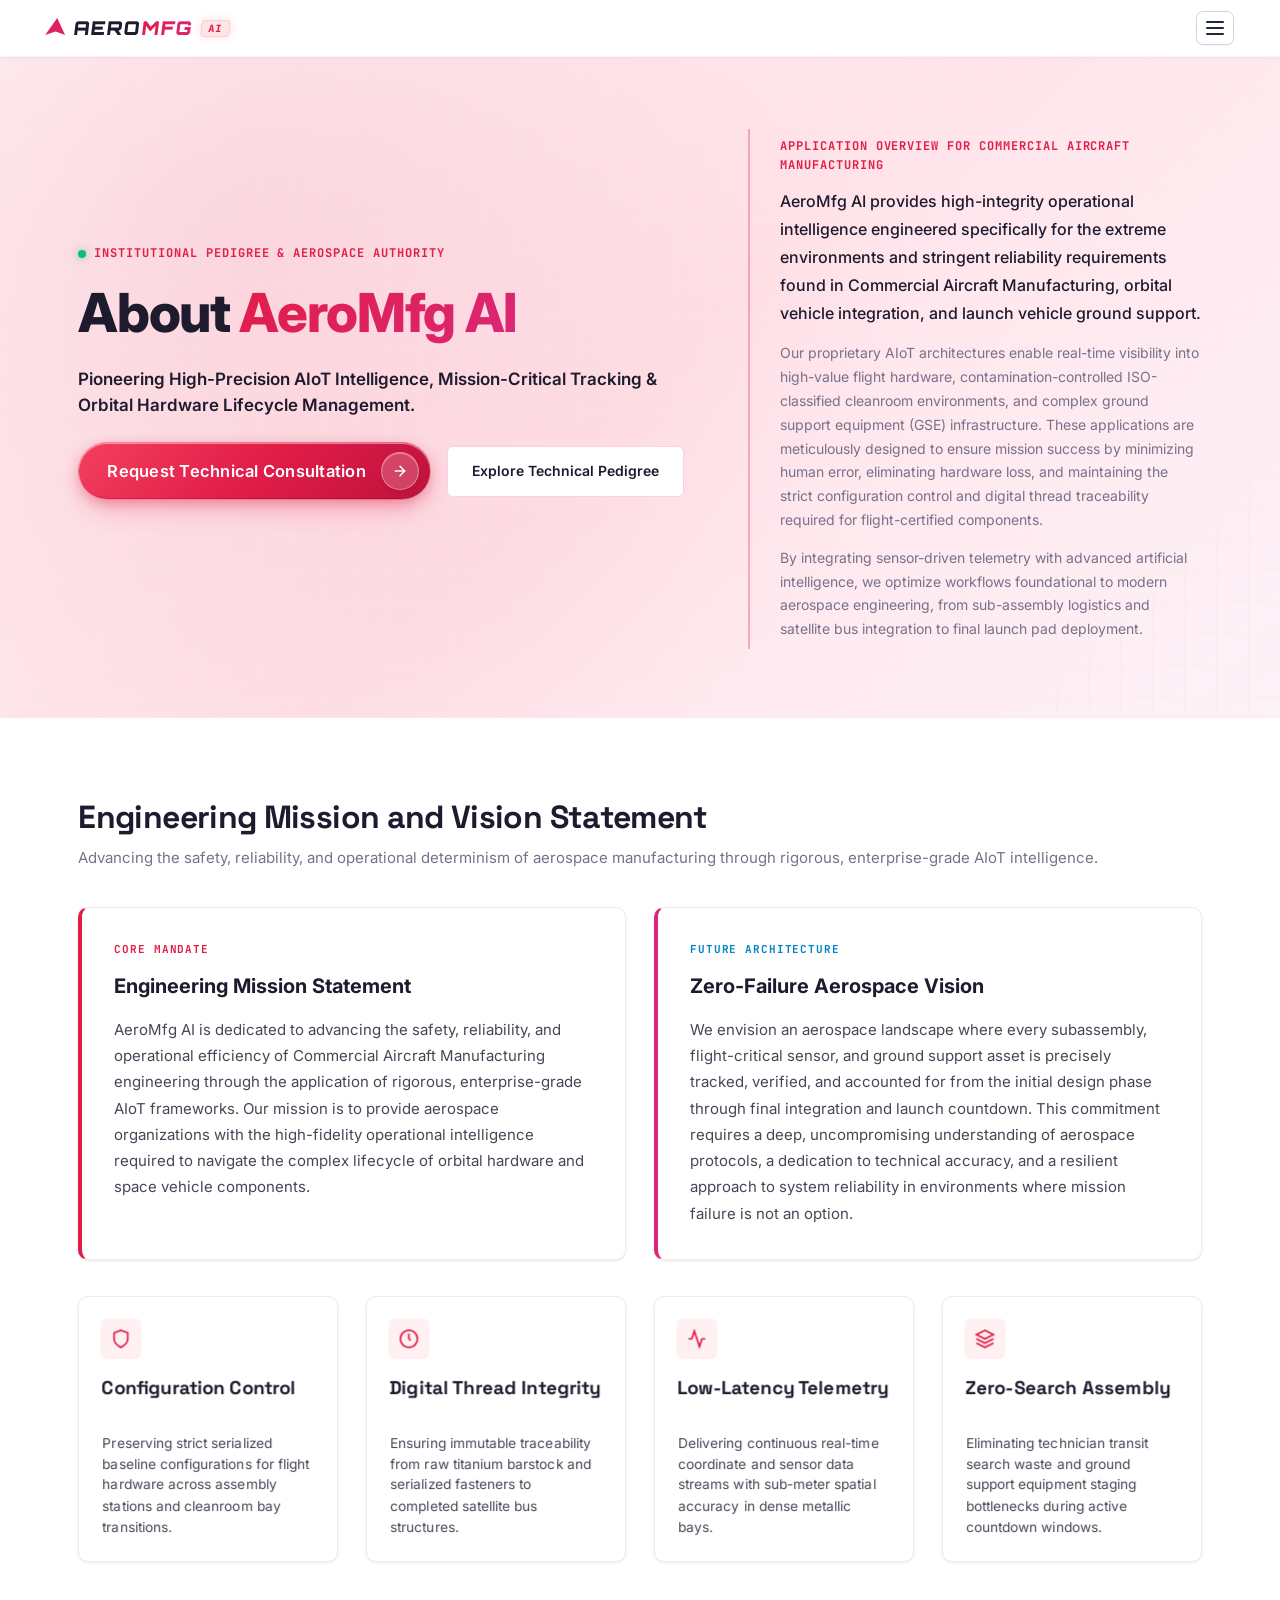
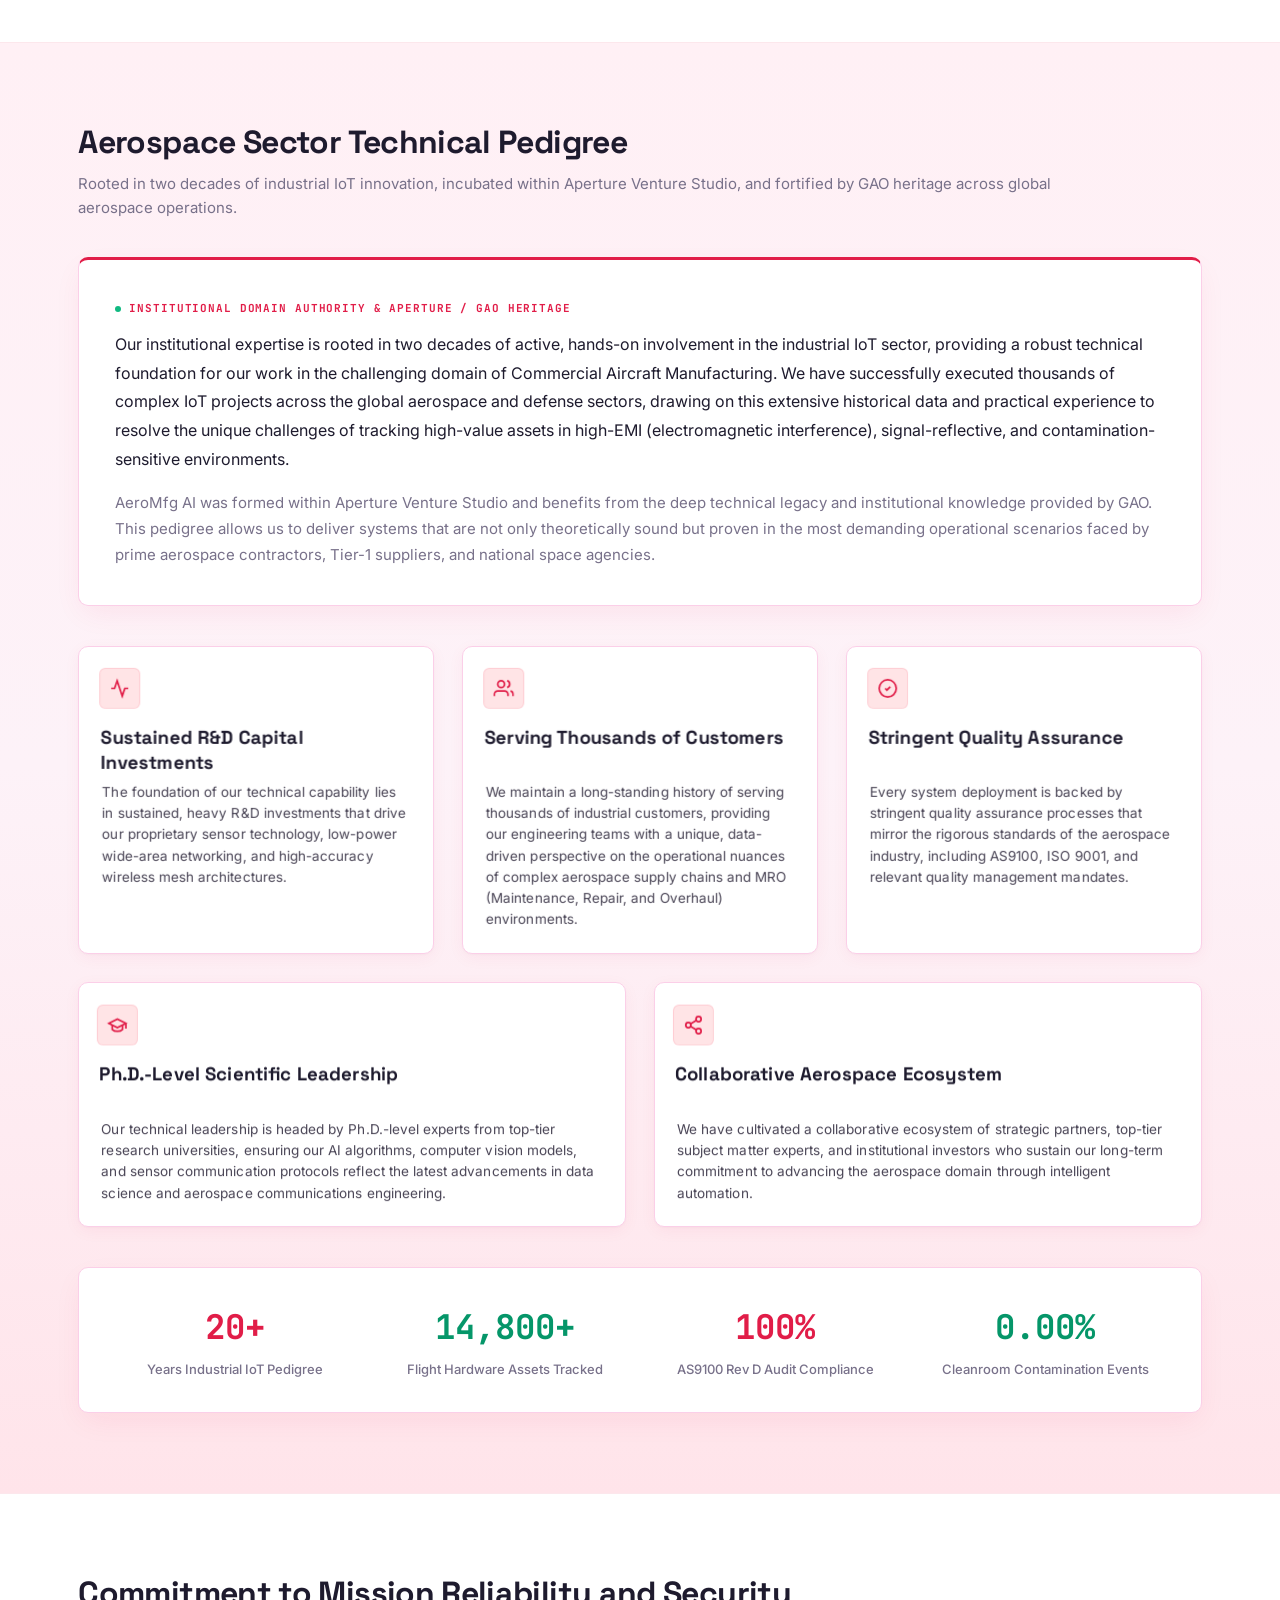
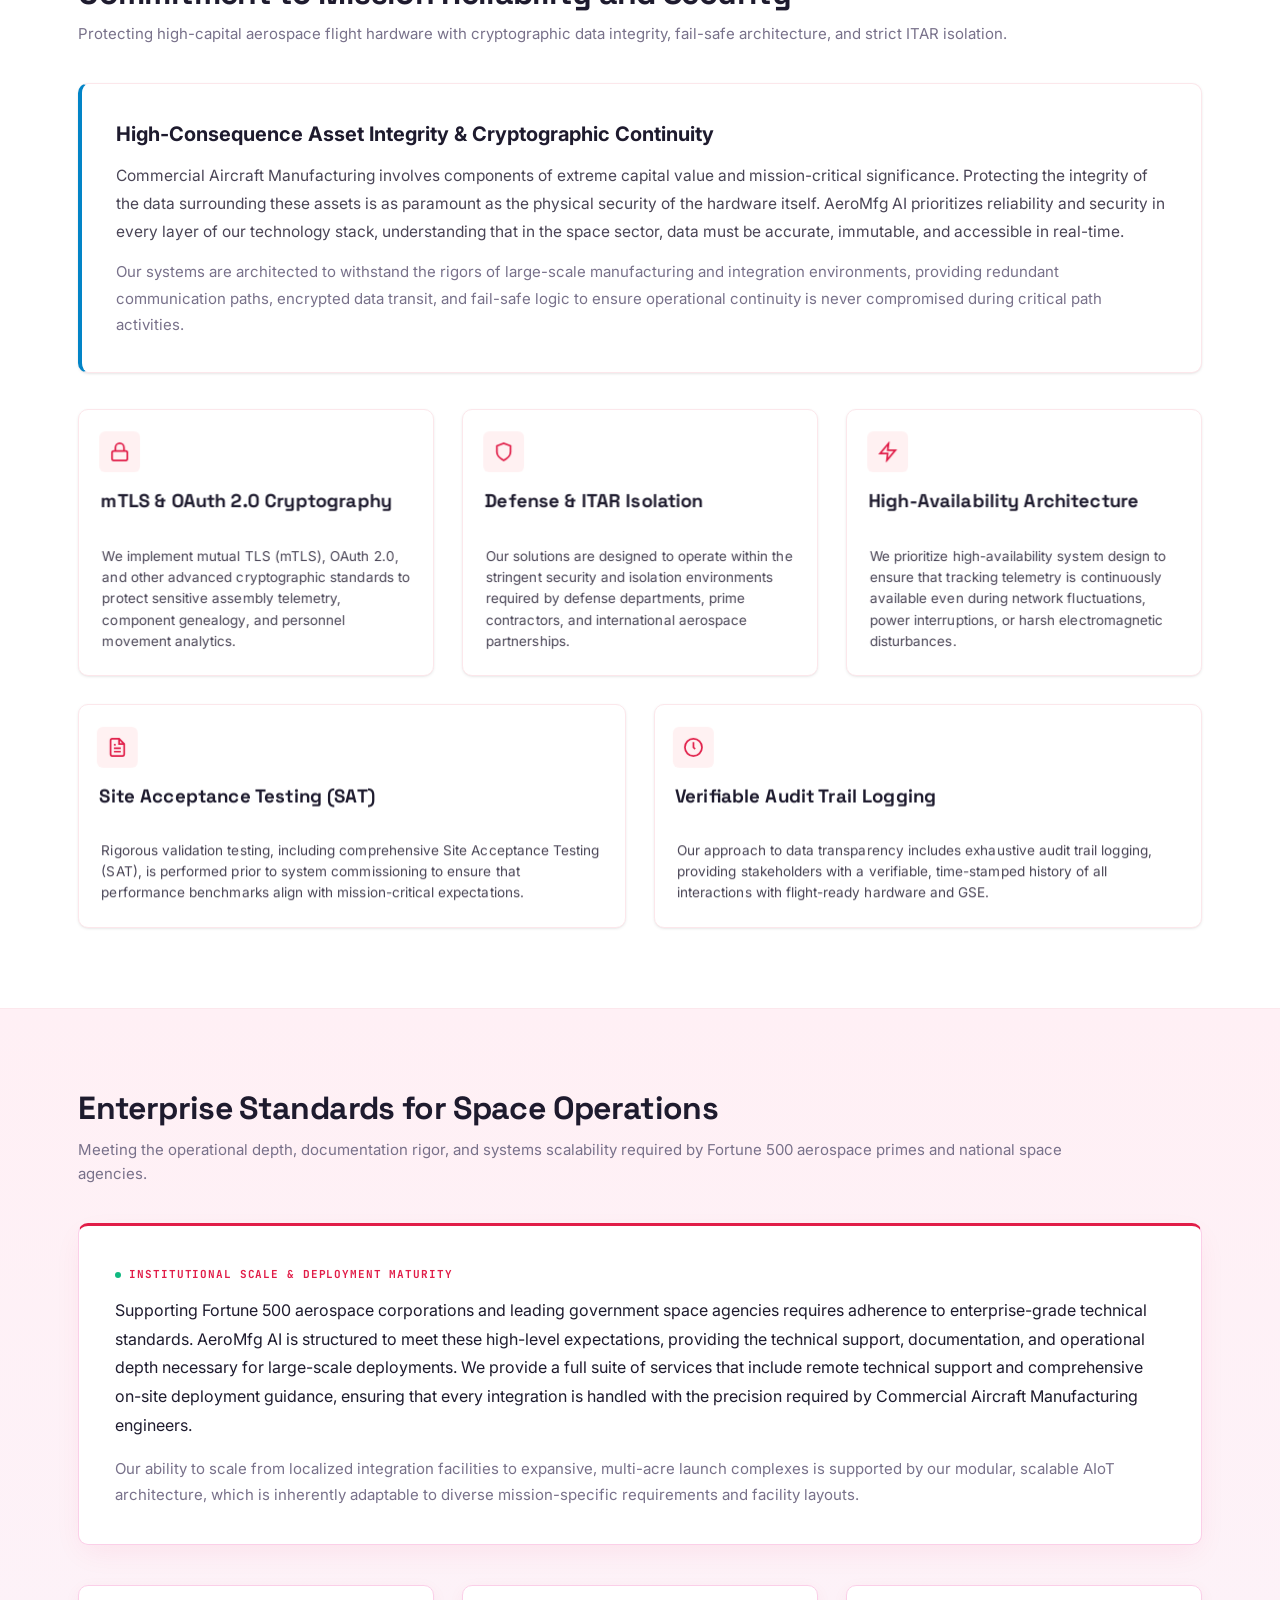
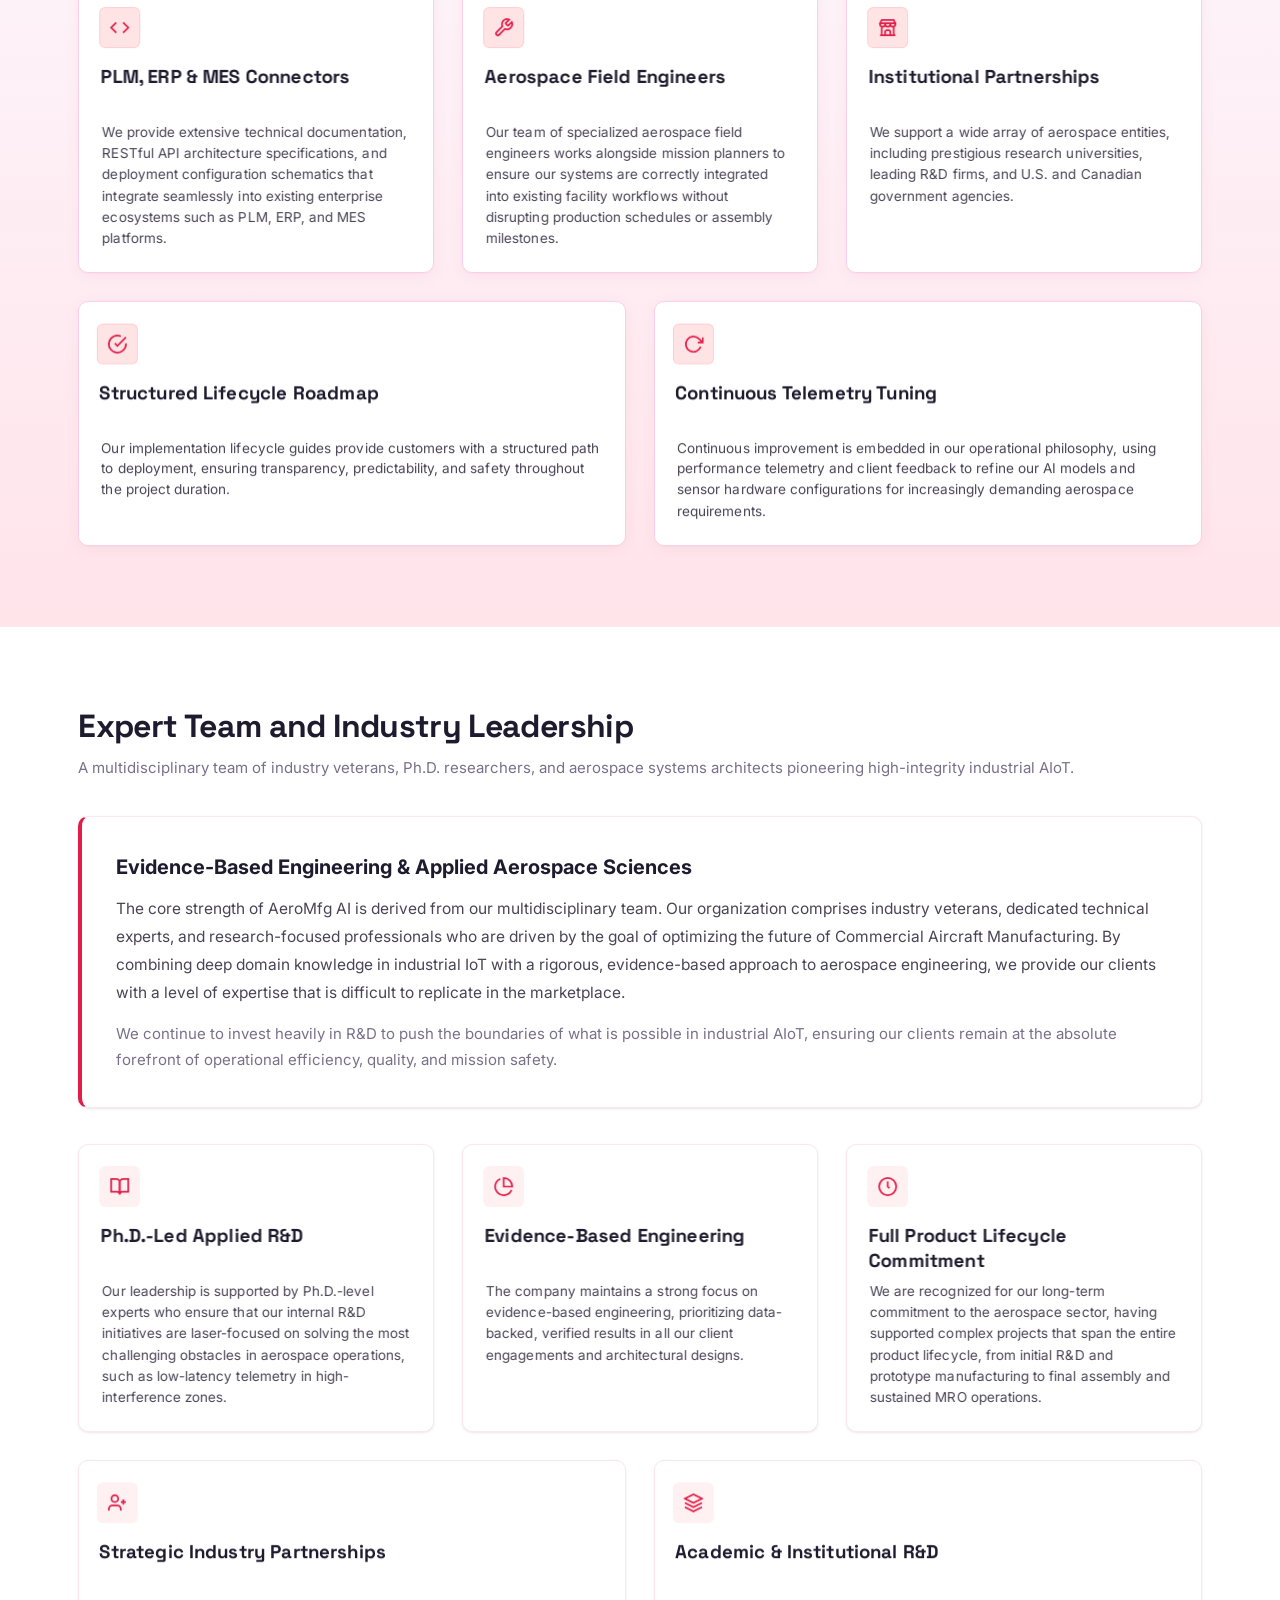
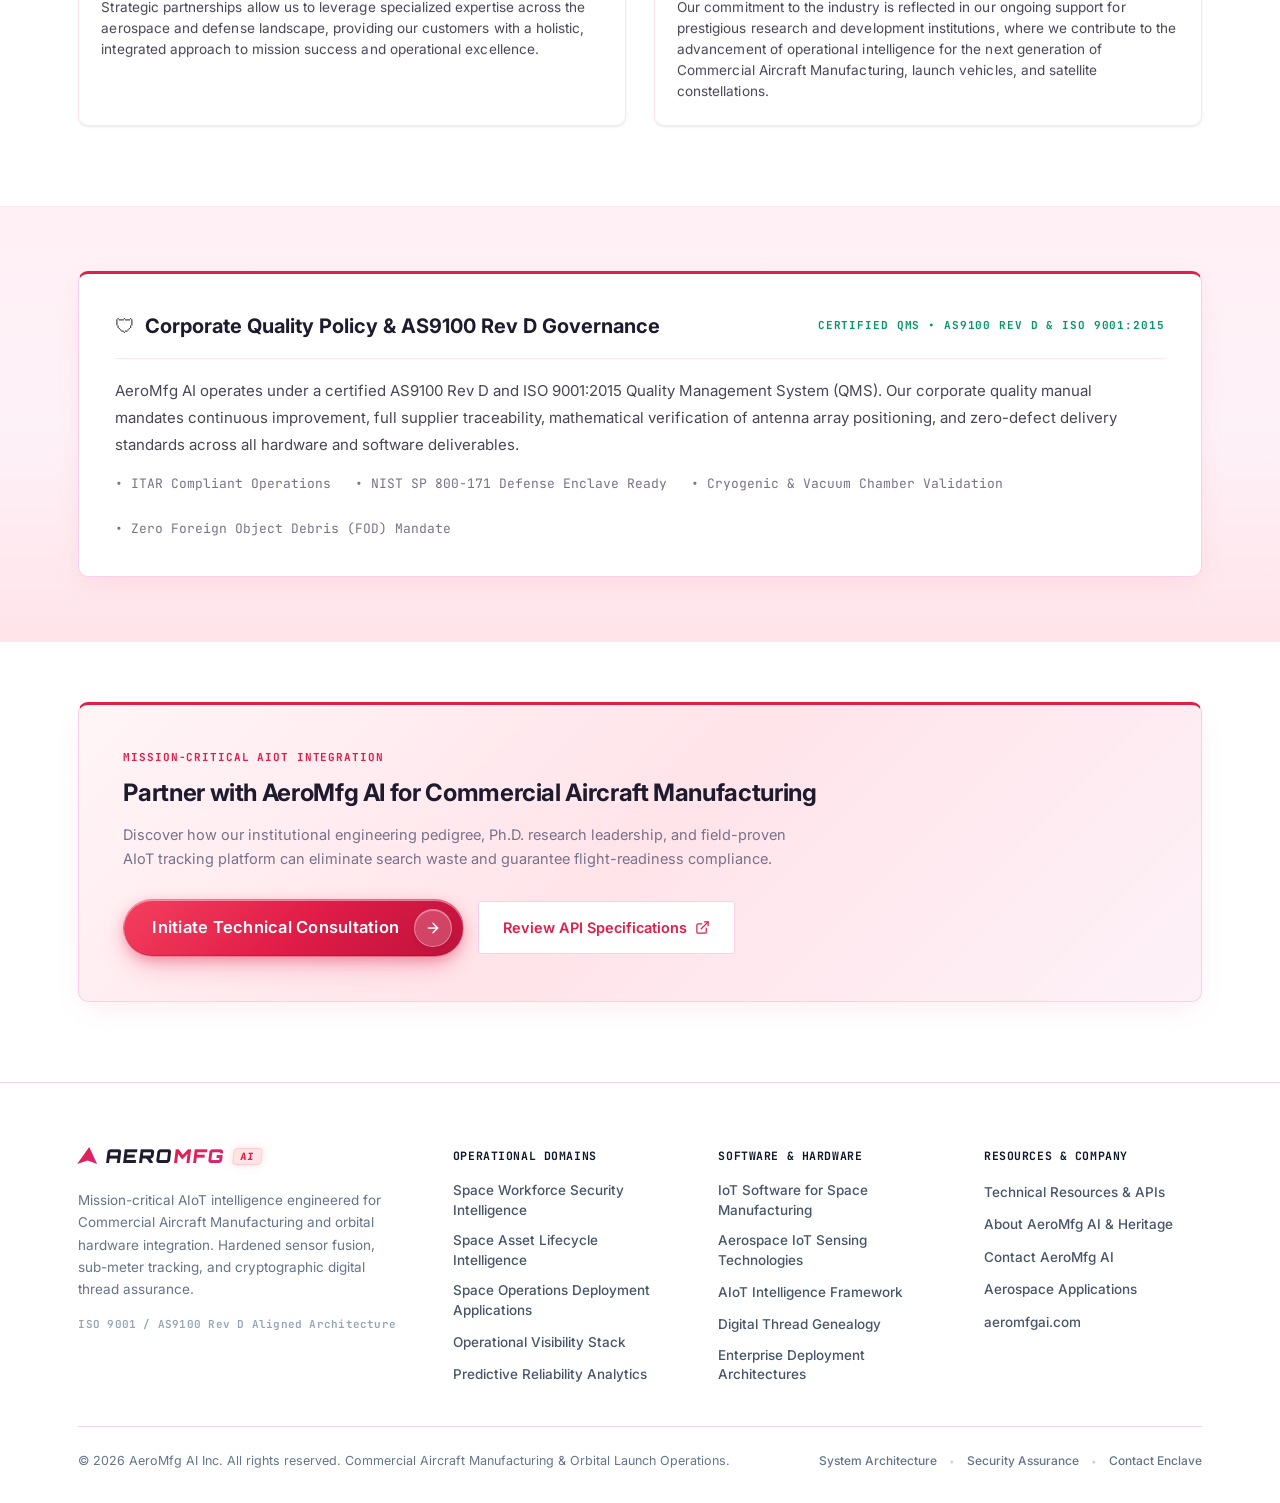
==== commit 05a91639: "refactor: update site footer structure and styling across HTML pages" ====
--- a/about-aeromfgai-ai.html
+++ b/about-aeromfgai-ai.html
@@ -645,62 +645,75 @@
   </main>
 
   <!-- PURE MINIMALIST ULTRA-CLEAN FOOTER -->
+    <!-- SITE FOOTER -->
   <footer class="site-footer">
     <div class="container">
       <div class="footer-grid-layout">
-        <div>
-          <div style="margin-bottom: 16px;">
+        <!-- Brand Column -->
+        <div class="footer-brand-col">
+          <div class="footer-logo-wrap">
             <a href="index.html" class="brand-logo-link" title="AeroMfg AI">
               <span class="text-logo"><span class="delta-mark" aria-hidden="true"></span><span class="brand-text"><span class="text-aero">AERO</span><span class="text-mfg">MFG</span></span><span class="ai-chip">AI</span></span>
             </a>
           </div>
-          <p style="font-size: 13px; line-height: 1.6; color: #94a3b8; margin-bottom: 16px;">
-            AIoT Intelligence for Commercial Aircraft Manufacturing, Orbital Hardware Integration, and Launch Operations. Hardened sensor fusion, sub-meter tracking, and cryptographic digital thread assurance.
-          </p>
-          <div style="font-family: var(--font-mono); font-size: 11px; color: #64748b;">
-            ISO 9001 / AS9100 Rev D Aligned Architecture | aeromfgai.com
-          </div>
-        </div>
-
-        <div>
-          <div class="footer-heading">Workforce &amp; Assets</div>
+
+          <p class="footer-brand-desc">
+            Mission-critical AIoT intelligence engineered for Commercial Aircraft Manufacturing and orbital hardware integration. Hardened sensor fusion, sub-meter tracking, and cryptographic digital thread assurance.
+          </p>
+
+          <div class="footer-cert-note">
+            ISO 9001 / AS9100 Rev D Aligned Architecture
+          </div>
+        </div>
+
+        <!-- Column 1: Operational Domains -->
+        <div class="footer-nav-col">
+          <div class="footer-heading">Operational Domains</div>
           <ul class="footer-links-col">
             <li><a href="space-workforce-security-intelligence.html">Space Workforce Security Intelligence</a></li>
             <li><a href="space-asset-lifecycle-intelligence.html">Space Asset Lifecycle Intelligence</a></li>
-            <li><a href="space-workforce-security-intelligence.html">Personnel Proximity Analytics</a></li>
-            <li><a href="space-workforce-security-intelligence.html">Secure Perimeter Access Logic</a></li>
-            <li><a href="space-asset-lifecycle-intelligence.html">GSE Calibration Lifecycle</a></li>
+            <li><a href="space-operations-deployment-applications.html">Space Operations Deployment Applications</a></li>
+            <li><a href="index.html#visibility-stack">Operational Visibility Stack</a></li>
+            <li><a href="index.html#predictive-analytics">Predictive Reliability Analytics</a></li>
           </ul>
         </div>
 
-        <div>
+        <!-- Column 2: Software & Hardware -->
+        <div class="footer-nav-col">
           <div class="footer-heading">Software &amp; Hardware</div>
           <ul class="footer-links-col">
             <li><a href="iot-software-space-manufacturing.html">IoT Software for Space Manufacturing</a></li>
             <li><a href="aerospace-iot-sensing-technologies.html">Aerospace IoT Sensing Technologies</a></li>
-            <li><a href="space-operations-deployment-applications.html">Space Operations Deployment Applications</a></li>
-            <li><a href="iot-software-space-manufacturing.html">Digital Thread Genealogy</a></li>
-            <li><a href="aerospace-iot-sensing-technologies.html">Industrial RFID Hardware</a></li>
+            <li><a href="index.html#framework">AIoT Intelligence Framework</a></li>
+            <li><a href="index.html#workflow-integration">Digital Thread Genealogy</a></li>
+            <li><a href="index.html#deployment-architectures">Enterprise Deployment Architectures</a></li>
           </ul>
         </div>
 
-        <div>
+        <!-- Column 3: Resources & Company -->
+        <div class="footer-nav-col">
           <div class="footer-heading">Resources &amp; Company</div>
           <ul class="footer-links-col">
             <li><a href="technical-resources.html">Technical Resources &amp; APIs</a></li>
             <li><a href="about-aeromfgai-ai.html">About AeroMfg AI &amp; Heritage</a></li>
             <li><a href="contact-aeromfgai-ai.html">Contact AeroMfg AI</a></li>
-            <li><a href="index.html#simulator">Digital Twin Simulator</a></li>
-            <li><a href="aerospace-iot-sensing-technologies.html#case-studies">11 PSR Benchmarks</a></li>
+            <li><a href="index.html#applications">Aerospace Applications</a></li>
+            <li><a href="https://aeromfgai.com/">aeromfgai.com</a></li>
           </ul>
         </div>
       </div>
 
+      <!-- Bottom Row: Copyright & Legal Links -->
       <div class="footer-bottom-row">
-        <div>© 2026 AeroMfg AI. All rights reserved. Commercial Aircraft Manufacturing &amp; Launch Operations.</div>
-        <div style="display: flex; gap: 16px; font-family: var(--font-mono);">
-          <span>SECURITY: AES-256 / mTLS 1.3</span>
-          <span>UPTIME: 99.998%</span>
+        <div class="footer-bottom-legal">
+          &copy; 2026 AeroMfg AI Inc. All rights reserved. Commercial Aircraft Manufacturing &amp; Orbital Launch Operations.
+        </div>
+        <div class="footer-legal-links">
+          <a href="technical-resources.html">System Architecture</a>
+          <span class="legal-dot" aria-hidden="true">&bull;</span>
+          <a href="about-aeromfgai-ai.html">Security Assurance</a>
+          <span class="legal-dot" aria-hidden="true">&bull;</span>
+          <a href="contact-aeromfgai-ai.html">Contact Enclave</a>
         </div>
       </div>
     </div>
--- a/styles.css
+++ b/styles.css
@@ -2772,66 +2772,136 @@
 }
 
 /* ==========================================================================
-   SITE FOOTER
+   SITE FOOTER (SIMPLE & CLEAN ENTERPRISE DESIGN)
    ========================================================================== */
 .site-footer {
-  background: linear-gradient(180deg, #fff5f7 0%, #ffeef2 100%);
-  color: #645e74;
+  background: #ffffff;
+  color: #475569;
   padding: 64px 0 32px;
-  border-top: 1px solid #fce7ec;
+  border-top: 1px solid #f1d5dc;
 }
 
 .footer-grid-layout {
   display: grid;
-  grid-template-columns: 1.4fr 1fr 1fr 1fr;
-  gap: 52px;
-  margin-bottom: 48px;
+  grid-template-columns: 1.5fr 1fr 1fr 1fr;
+  gap: 48px;
+  margin-bottom: 40px;
 }
 
 @media (min-width: 1400px) {
   .footer-grid-layout {
-    gap: 64px;
-  }
+    gap: 60px;
+  }
+}
+
+/* Brand Column */
+.footer-brand-col {
+  display: flex;
+  flex-direction: column;
+}
+
+.footer-logo-wrap {
+  margin-bottom: 16px;
+}
+
+.footer-brand-desc {
+  font-size: 13.5px;
+  line-height: 1.65;
+  color: #64748b;
+  margin-bottom: 16px;
+  max-width: 380px;
+}
+
+.footer-cert-note {
+  font-family: var(--font-mono);
+  font-size: 11px;
+  font-weight: 600;
+  color: #94a3b8;
+  letter-spacing: 0.02em;
+}
+
+/* Navigation Columns */
+.footer-nav-col {
+  display: flex;
+  flex-direction: column;
 }
 
 .footer-heading {
   font-family: var(--font-mono);
-  font-size: 11px;
-  font-weight: 700;
-  color: var(--text-heading);
+  font-size: 11.5px;
+  font-weight: 700;
+  color: #0f172a;
   text-transform: uppercase;
   letter-spacing: 0.05em;
-  margin-bottom: 14px;
+  margin-bottom: 16px;
 }
 
 .footer-links-col {
   list-style: none;
   display: flex;
   flex-direction: column;
-  gap: 8px;
-  font-size: 13px;
+  gap: 10px;
+}
+
+.footer-links-col li {
+  margin: 0;
+  padding: 0;
 }
 
 .footer-links-col a {
-  color: #645e74;
+  display: inline-block;
+  color: #475569;
   text-decoration: none;
-  transition: color 0.15s ease;
+  font-size: 13.5px;
+  font-weight: 500;
+  line-height: 1.45;
+  transition: all 0.18s ease;
 }
 
 .footer-links-col a:hover {
-  color: var(--brand-blue);
-}
-
+  color: #e11d48;
+  transform: translateX(3px);
+}
+
+/* Footer Bottom Row */
 .footer-bottom-row {
   padding-top: 24px;
-  border-top: 1px solid #fce7ec;
+  border-top: 1px solid #f1d5dc;
   display: flex;
   justify-content: space-between;
   align-items: center;
+  font-size: 12.5px;
+  color: #64748b;
+  flex-wrap: wrap;
+  gap: 16px;
+}
+
+.footer-bottom-legal {
+  font-size: 12.5px;
+  color: #64748b;
+}
+
+.footer-legal-links {
+  display: flex;
+  align-items: center;
+  gap: 12px;
+}
+
+.footer-legal-links a {
+  color: #64748b;
+  text-decoration: none;
   font-size: 12px;
-  color: var(--text-muted);
-  flex-wrap: wrap;
-  gap: 12px;
+  font-weight: 500;
+  transition: color 0.15s ease;
+}
+
+.footer-legal-links a:hover {
+  color: #e11d48;
+}
+
+.legal-dot {
+  color: #cbd5e1;
+  font-size: 10px;
 }
 
 /* ==========================================================================
@@ -2885,6 +2955,18 @@
   }
   .footer-grid-layout {
     grid-template-columns: 1fr;
+  }
+  .site-footer {
+    padding: 44px 0 24px;
+  }
+  .footer-bottom-row {
+    flex-direction: column;
+    align-items: flex-start;
+    gap: 12px;
+  }
+  .footer-legal-links {
+    flex-wrap: wrap;
+    gap: 8px;
   }
   .dossier-grid {
     grid-template-columns: 1fr;
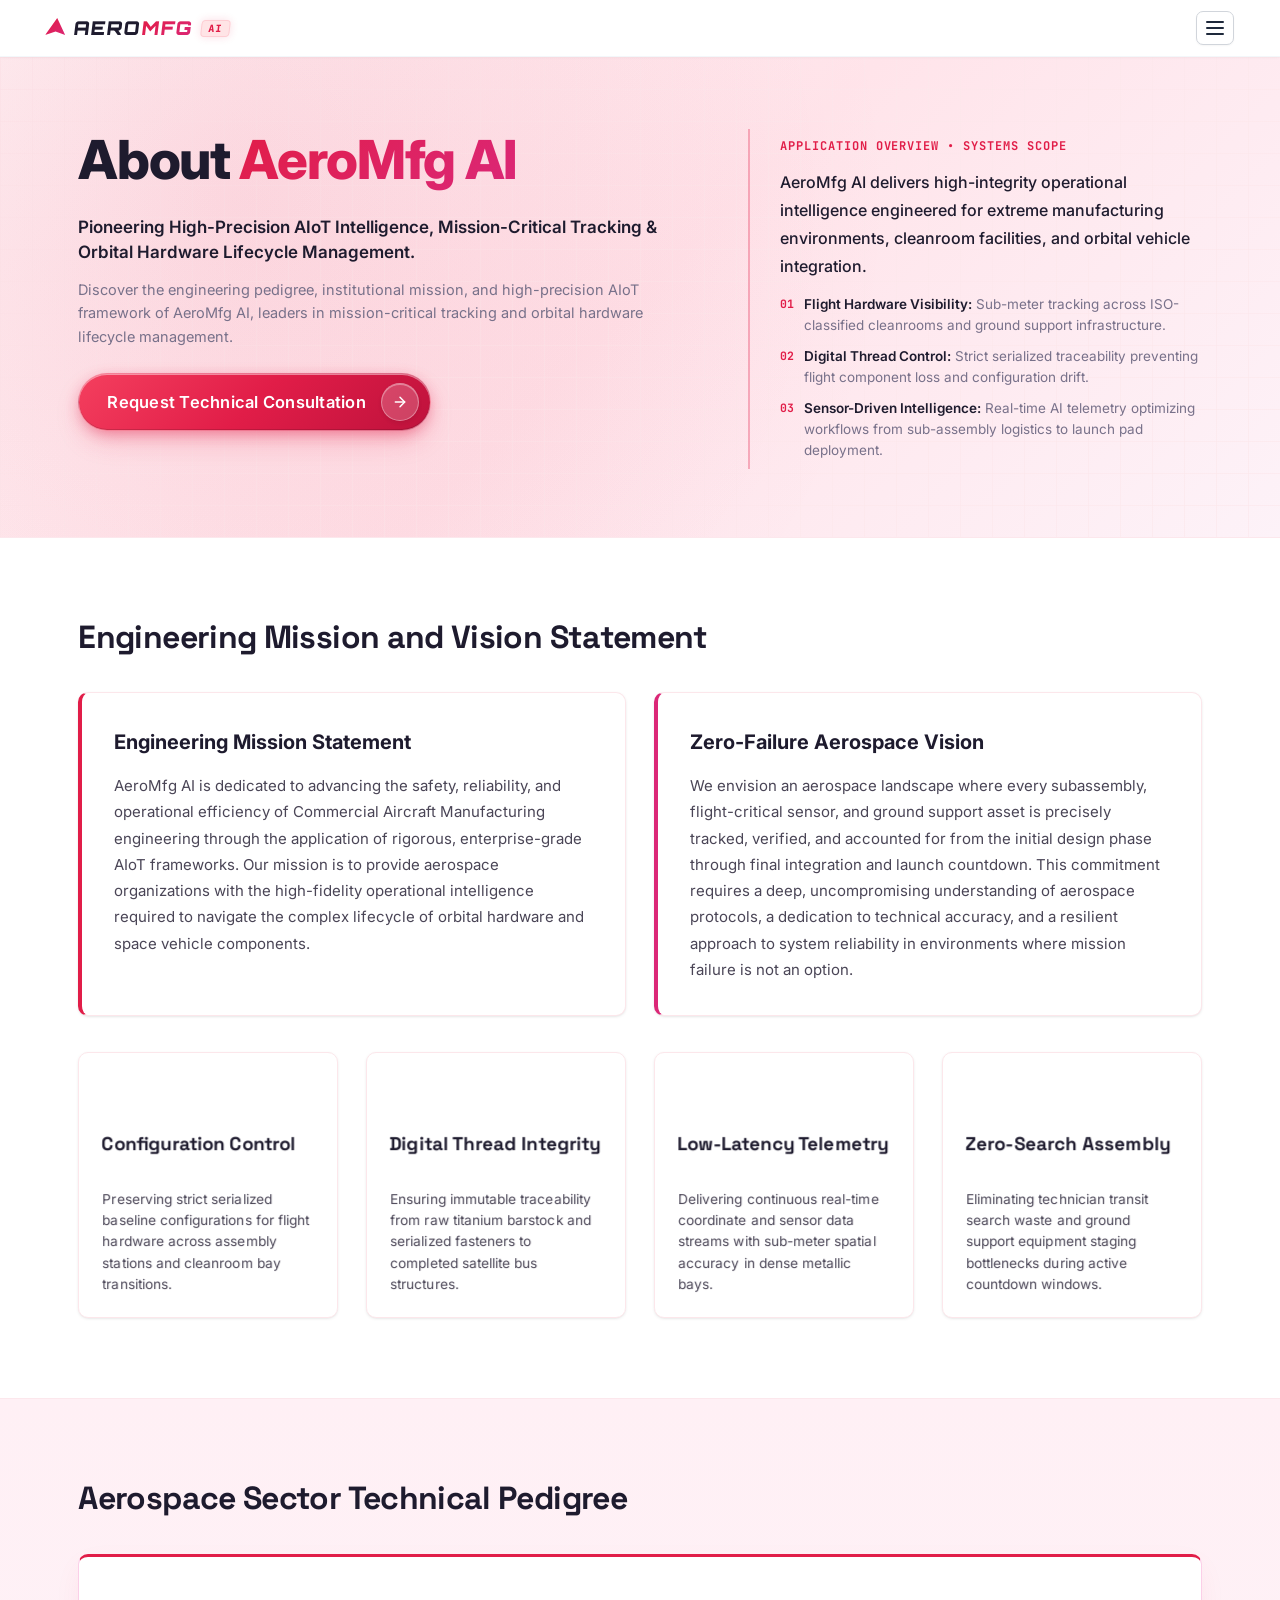
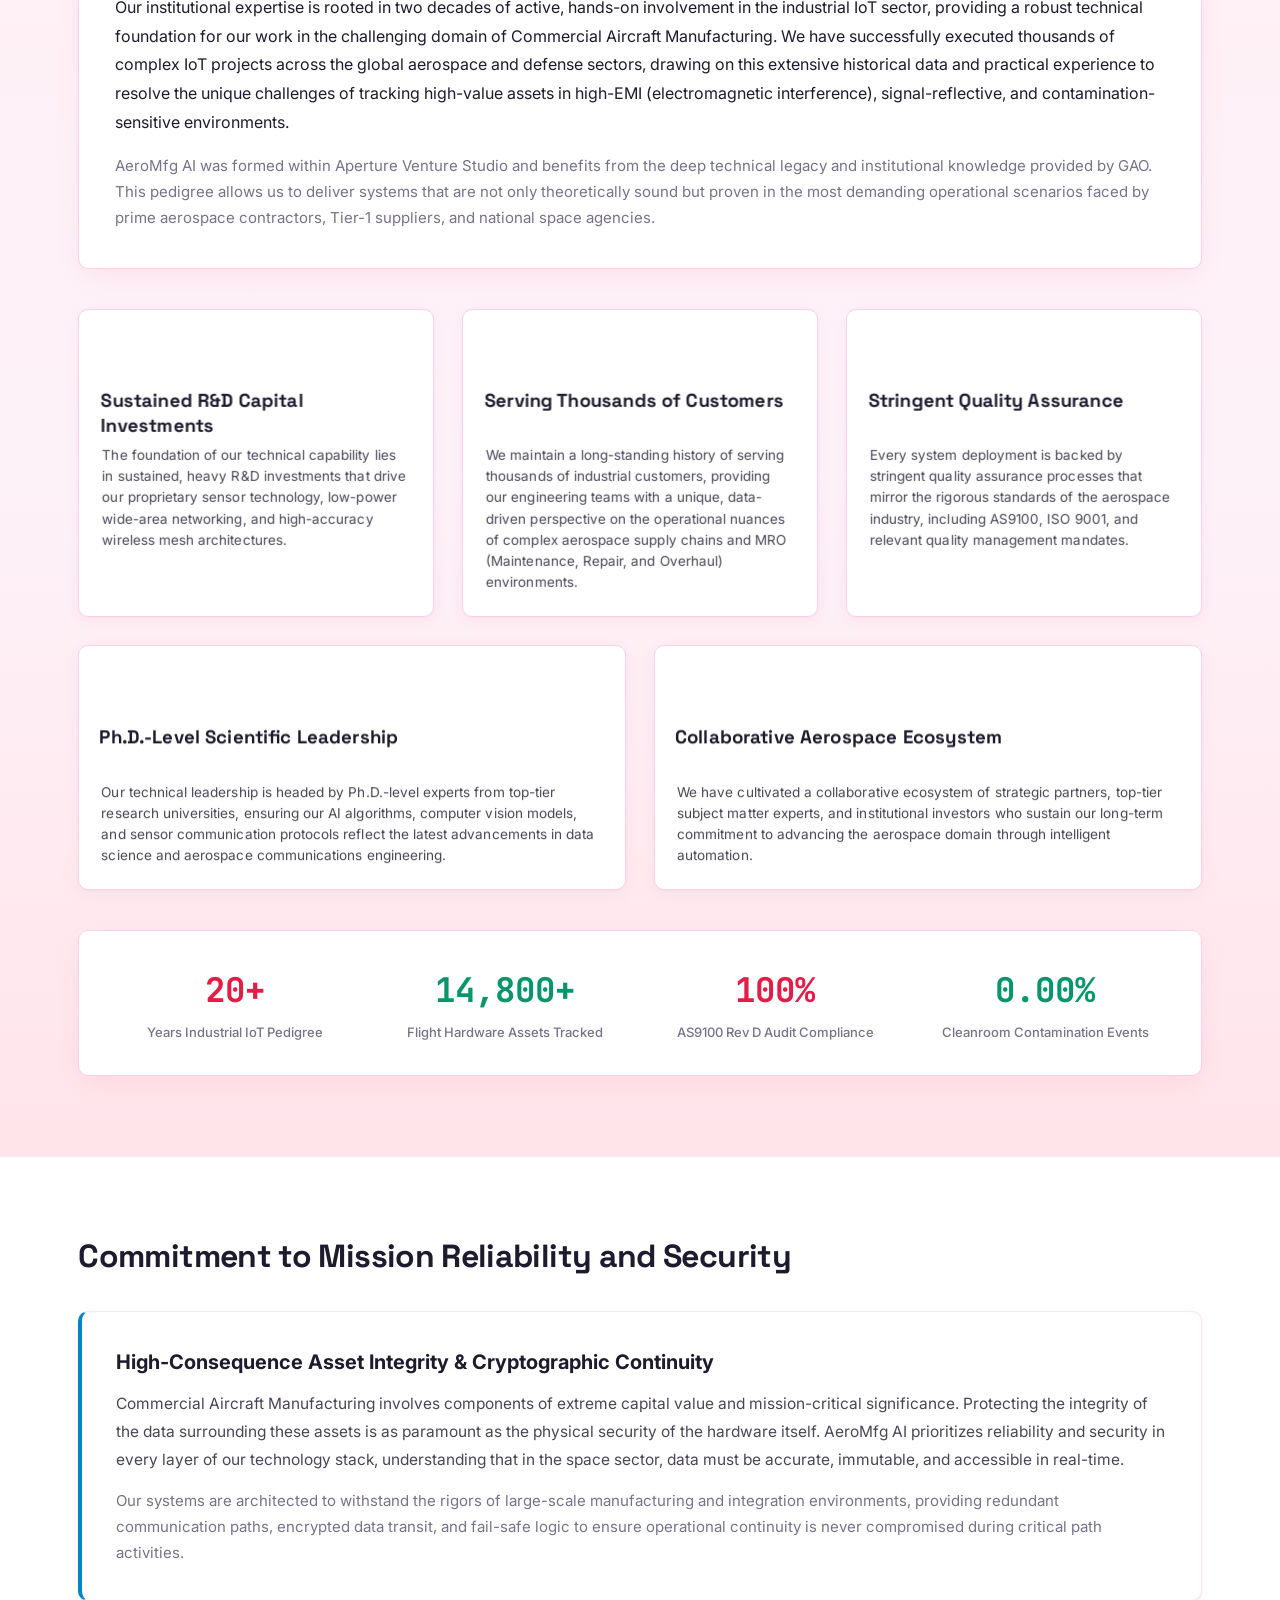
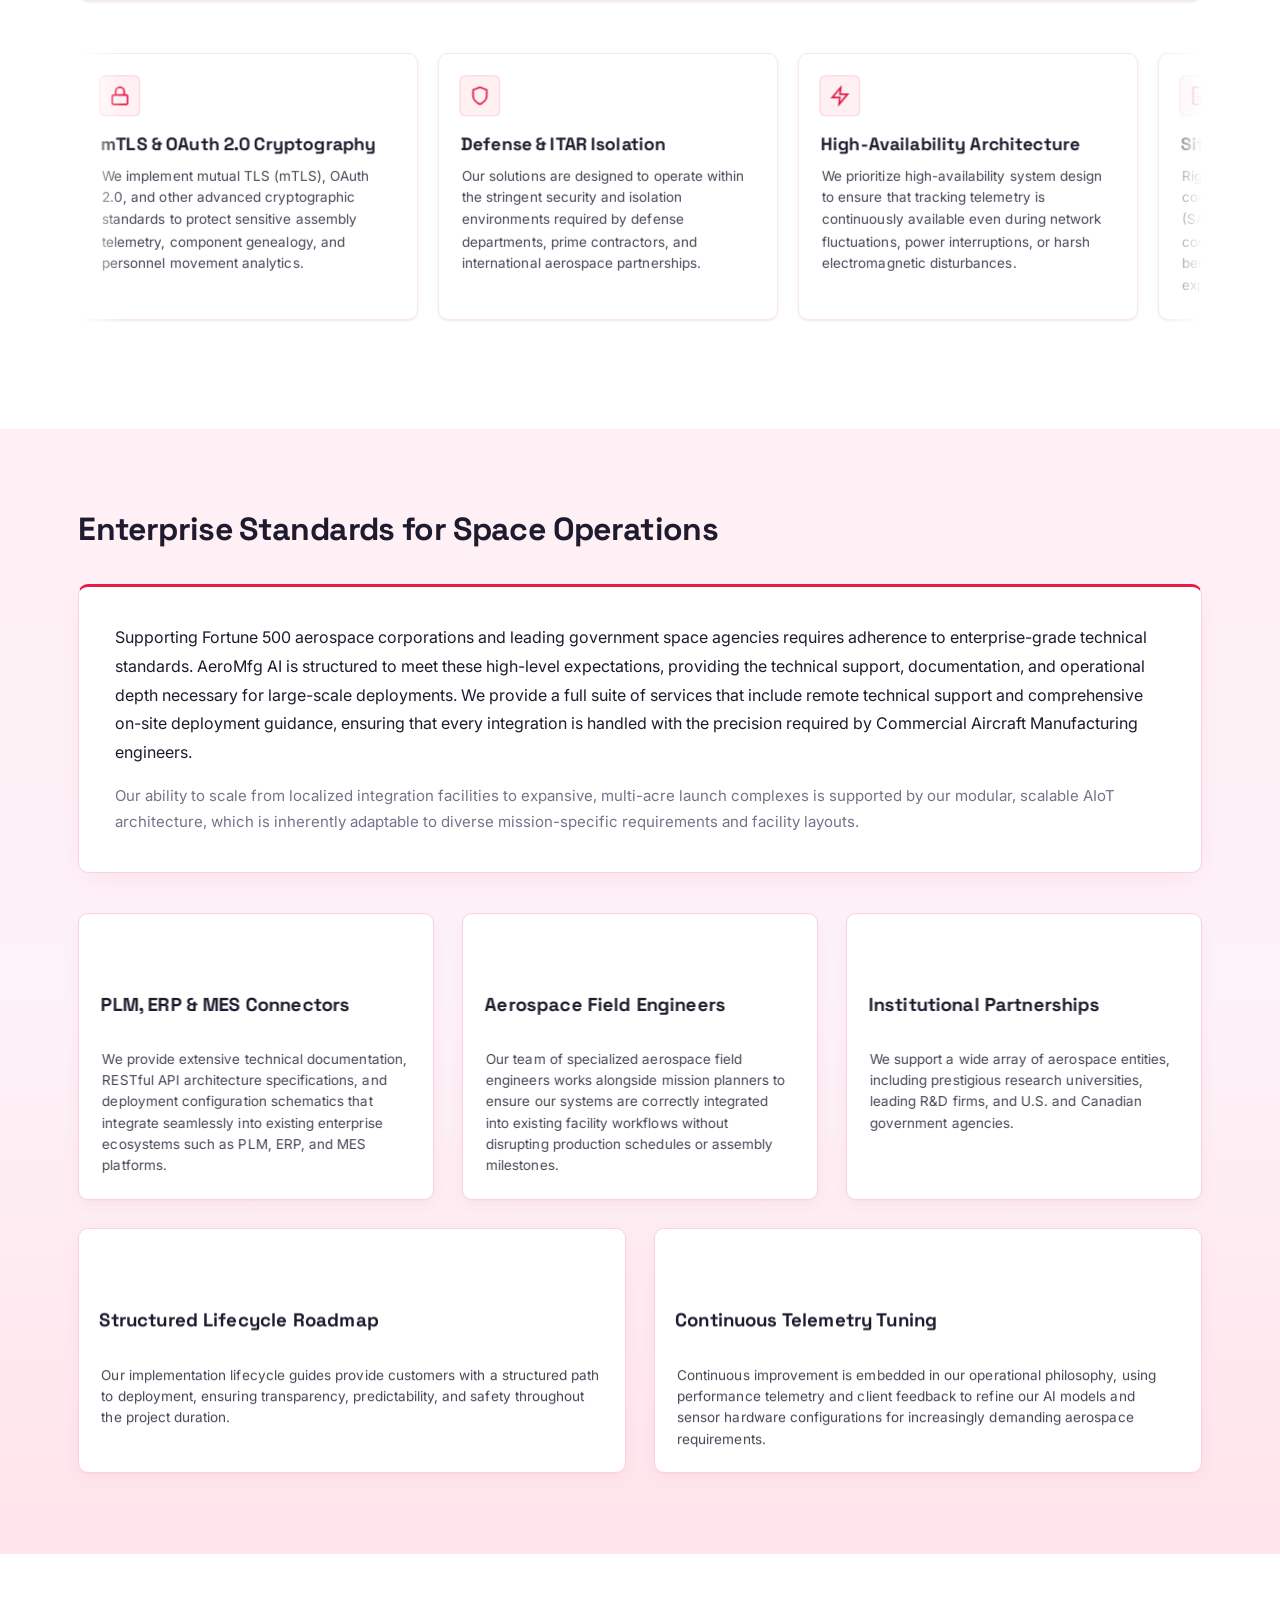
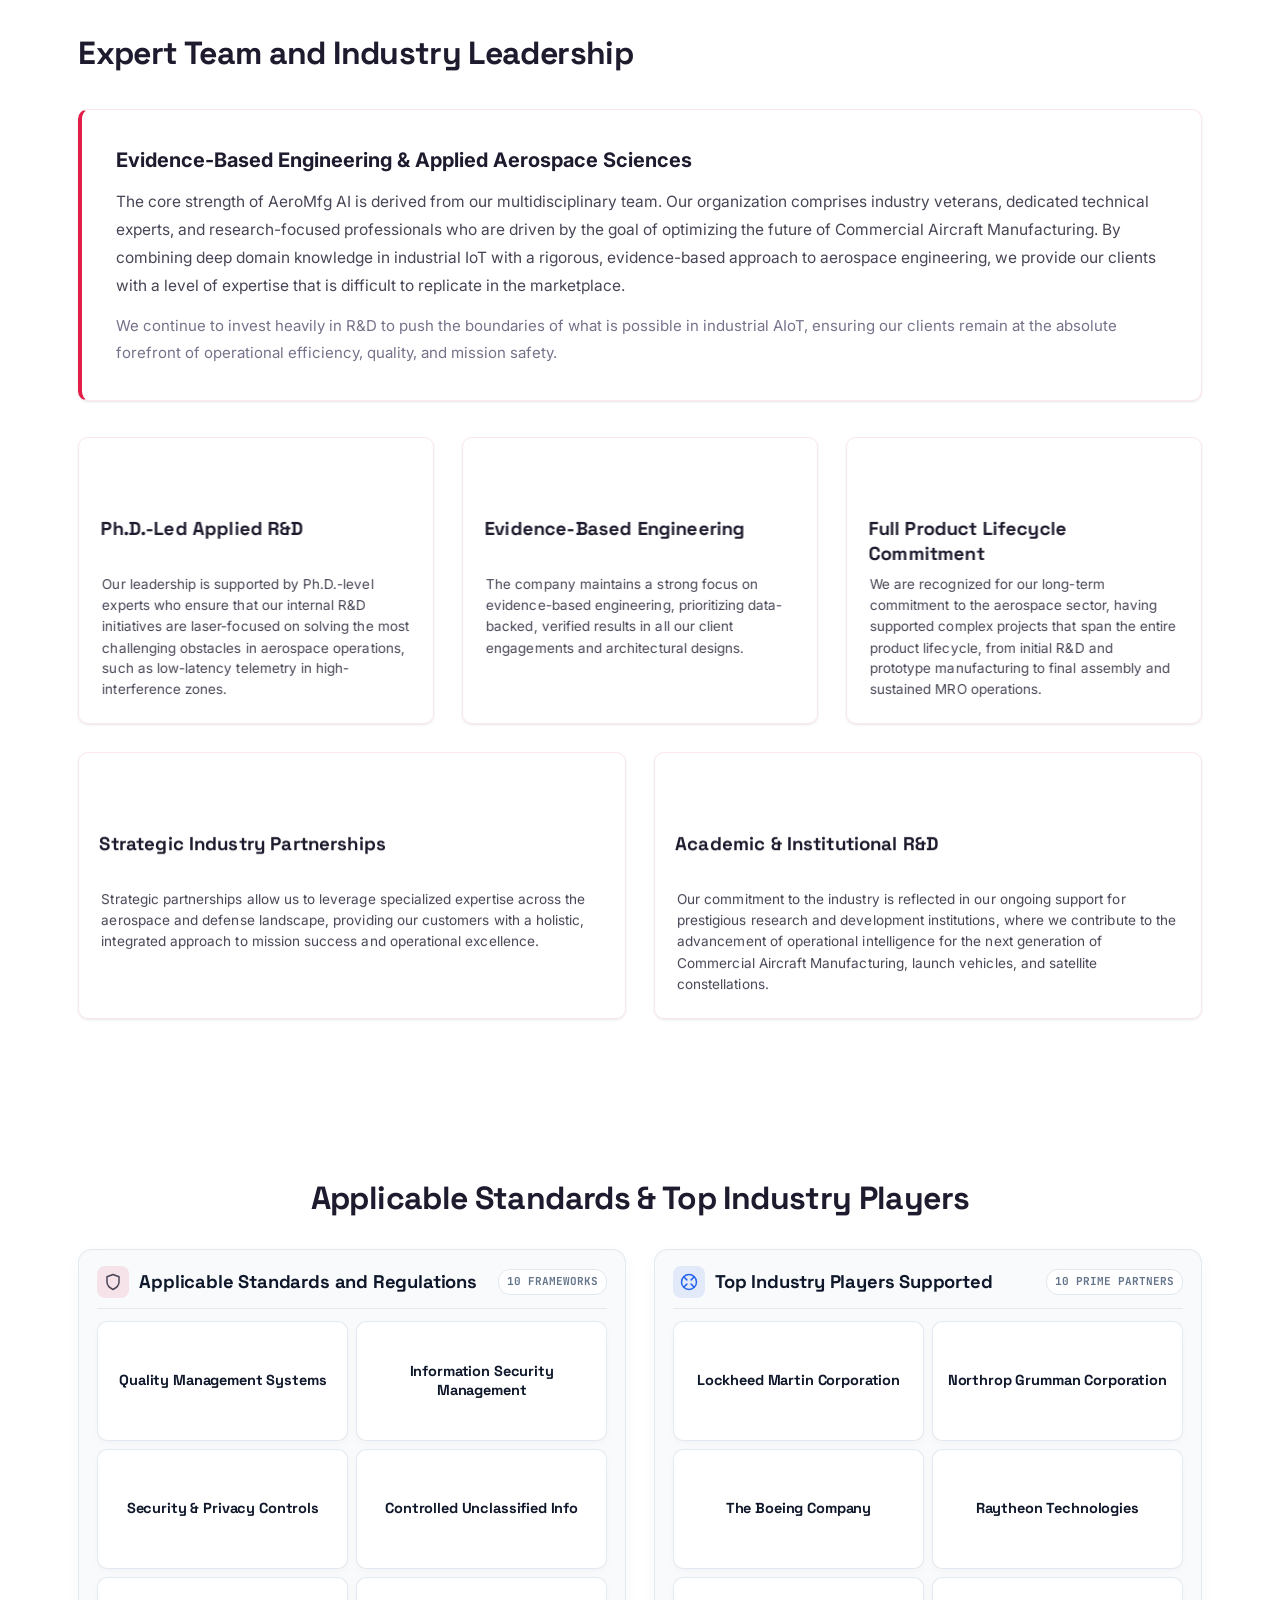
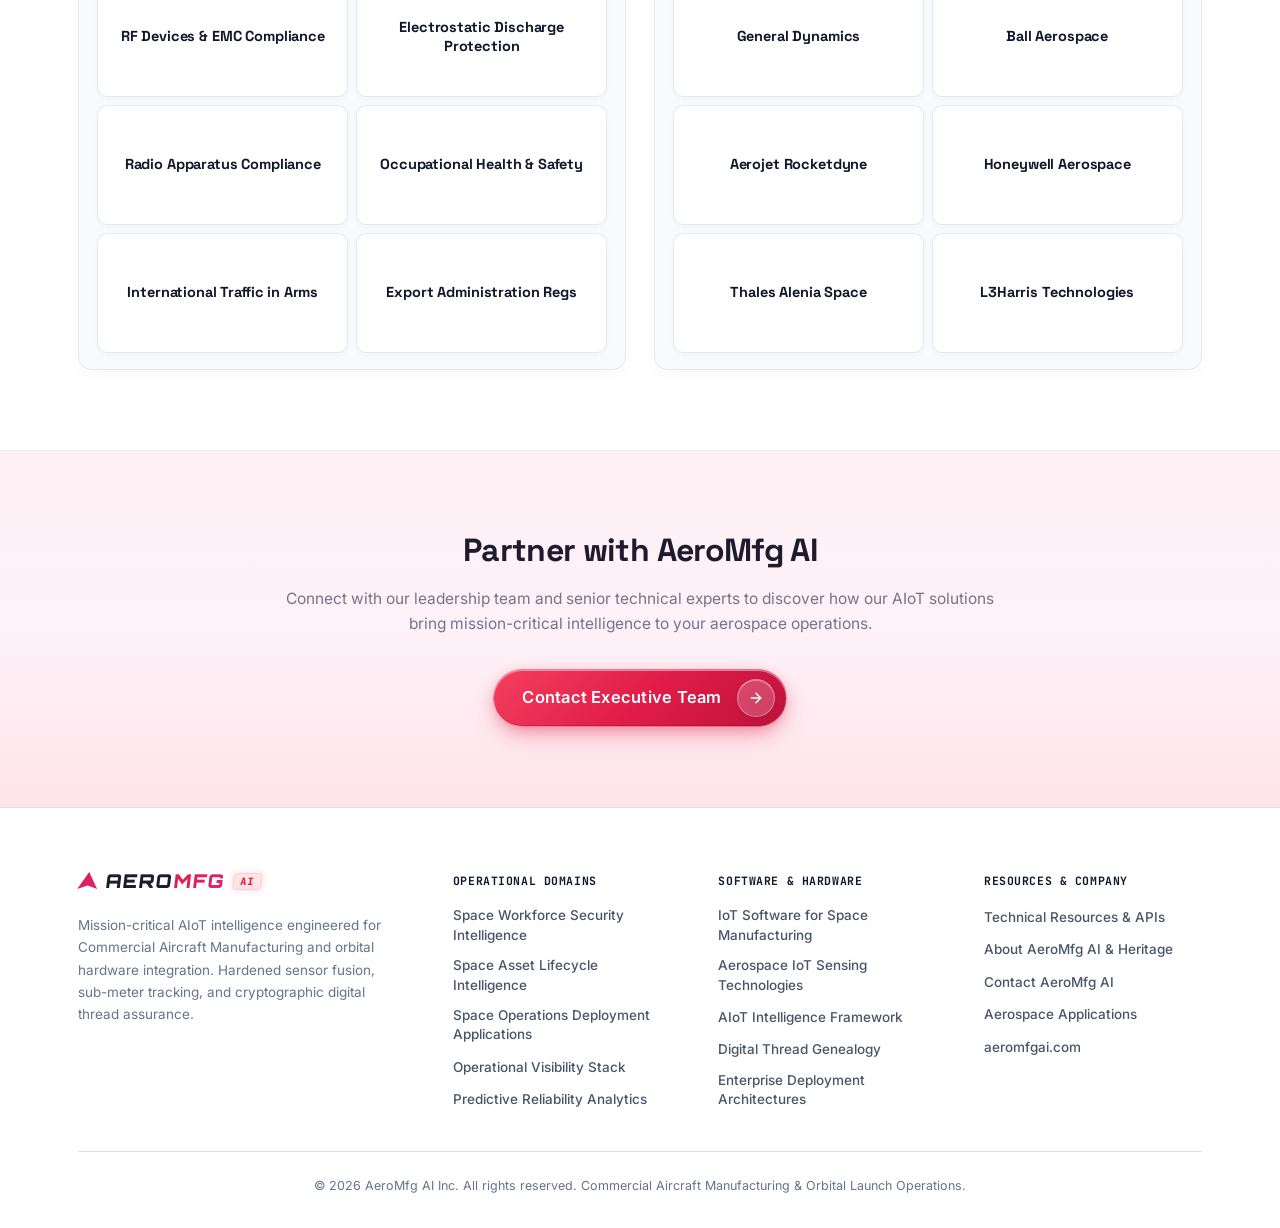
==== commit 0f676ab6: "refactor: update content and UI layouts across site pages" ====
--- a/about-aeromfgai-ai.html
+++ b/about-aeromfgai-ai.html
@@ -125,44 +125,56 @@
         <div class="contact-hero-spread">
           <!-- Left: Title, Tag & CTA -->
           <div>
-            <div class="contact-hero-tag">
-              <span class="contact-pulse-dot" aria-hidden="true"></span>
-              Institutional Pedigree &amp; Aerospace Authority
-            </div>
-
             <h1 class="subpage-title contact-hero-heading">
               About <span class="hero-brand-accent">AeroMfg AI</span>
             </h1>
 
-            <div style="font-size: 17px; font-weight: 600; color: var(--text-heading); line-height: 1.5; margin-bottom: 24px;">
+            <div style="font-size: 17px; font-weight: 600; color: var(--text-heading); line-height: 1.5; margin-bottom: 12px;">
               Pioneering High-Precision AIoT Intelligence, Mission-Critical Tracking &amp; Orbital Hardware Lifecycle Management.
             </div>
+            <p style="font-size: 14.5px; line-height: 1.65; color: var(--text-muted); margin-bottom: 24px;">
+              Discover the engineering pedigree, institutional mission, and high-precision AIoT framework of AeroMfg AI, leaders in mission-critical tracking and orbital hardware lifecycle management.
+            </p>
 
             <div class="hero-btn-row" style="margin-top: 8px;">
               <a href="contact-aeromfgai-ai.html" class="hero-cta-btn">
                 <span>Request Technical Consultation</span>
                 <span class="cta-icon-circle" aria-hidden="true"><svg width="16" height="16" viewBox="0 0 24 24" fill="none" stroke="currentColor" stroke-width="2.2" stroke-linecap="round" stroke-linejoin="round" class="cta-arrow" aria-hidden="true"><line x1="5" y1="12" x2="19" y2="12"/><polyline points="12 5 19 12 12 19"/></svg></span>
               </a>
-              <a href="#pedigree" class="btn btn-outline" style="color: var(--text-heading); border-color: var(--border-strong); background: #ffffff; padding: 13px 24px; font-size: 14px;">
-                Explore Technical Pedigree
-              </a>
             </div>
           </div>
 
           <!-- Right: Application Overview Narrative with Architectural Accent -->
           <div class="contact-hero-right">
             <div class="contact-hero-context-title">
-              Application Overview for Commercial Aircraft Manufacturing
-            </div>
-            <p class="contact-hero-lead-text">
-              AeroMfg AI provides high-integrity operational intelligence engineered specifically for the extreme environments and stringent reliability requirements found in Commercial Aircraft Manufacturing, orbital vehicle integration, and launch vehicle ground support.
-            </p>
-            <p class="contact-hero-body-text" style="margin-bottom: 14px;">
-              Our proprietary AIoT architectures enable real-time visibility into high-value flight hardware, contamination-controlled ISO-classified cleanroom environments, and complex ground support equipment (GSE) infrastructure. These applications are meticulously designed to ensure mission success by minimizing human error, eliminating hardware loss, and maintaining the strict configuration control and digital thread traceability required for flight-certified components.
-            </p>
-            <p class="contact-hero-body-text">
-              By integrating sensor-driven telemetry with advanced artificial intelligence, we optimize workflows foundational to modern aerospace engineering, from sub-assembly logistics and satellite bus integration to final launch pad deployment.
-            </p>
+              Application Overview &bull; Systems Scope
+            </div>
+            <p class="contact-hero-lead-text" style="margin-bottom: 14px;">
+              AeroMfg AI delivers high-integrity operational intelligence engineered for extreme manufacturing environments, cleanroom facilities, and orbital vehicle integration.
+            </p>
+            <div style="display: flex; flex-direction: column; gap: 10px;">
+              <div style="display: flex; align-items: flex-start; gap: 10px; font-size: 13.5px; line-height: 1.55;">
+                <span style="color: #e11d48; font-weight: 700; font-family: var(--font-mono); font-size: 11.5px; flex-shrink: 0; padding-top: 1px;">01</span>
+                <div>
+                  <strong style="color: var(--text-heading); font-weight: 600;">Flight Hardware Visibility:</strong>
+                  <span style="color: var(--text-muted);"> Sub-meter tracking across ISO-classified cleanrooms and ground support infrastructure.</span>
+                </div>
+              </div>
+              <div style="display: flex; align-items: flex-start; gap: 10px; font-size: 13.5px; line-height: 1.55;">
+                <span style="color: #e11d48; font-weight: 700; font-family: var(--font-mono); font-size: 11.5px; flex-shrink: 0; padding-top: 1px;">02</span>
+                <div>
+                  <strong style="color: var(--text-heading); font-weight: 600;">Digital Thread Control:</strong>
+                  <span style="color: var(--text-muted);"> Strict serialized traceability preventing flight component loss and configuration drift.</span>
+                </div>
+              </div>
+              <div style="display: flex; align-items: flex-start; gap: 10px; font-size: 13.5px; line-height: 1.55;">
+                <span style="color: #e11d48; font-weight: 700; font-family: var(--font-mono); font-size: 11.5px; flex-shrink: 0; padding-top: 1px;">03</span>
+                <div>
+                  <strong style="color: var(--text-heading); font-weight: 600;">Sensor-Driven Intelligence:</strong>
+                  <span style="color: var(--text-muted);"> Real-time AI telemetry optimizing workflows from sub-assembly logistics to launch pad deployment.</span>
+                </div>
+              </div>
+            </div>
           </div>
         </div>
       </div>
@@ -173,17 +185,11 @@
       <div class="container">
         <div class="section-intro">
           <h2 class="section-heading-lg">Engineering Mission and Vision Statement</h2>
-          <p class="section-summary">
-            Advancing the safety, reliability, and operational determinism of aerospace manufacturing through rigorous, enterprise-grade AIoT intelligence.
-          </p>
         </div>
 
         <!-- 2 Executive Architecture Panels -->
         <div class="text-two-col" style="margin-bottom: 36px; gap: 28px;">
           <article style="background: #ffffff; padding: 32px; border-radius: var(--radius-md); border: 1px solid var(--border-subtle); border-left: 4px solid var(--brand-blue); box-shadow: var(--shadow-card); display: flex; flex-direction: column; justify-content: flex-start; height: 100%;">
-            <div style="font-family: var(--font-mono); font-size: 11px; font-weight: 700; color: var(--brand-blue); text-transform: uppercase; letter-spacing: 0.08em; margin-bottom: 10px;">
-              Core Mandate
-            </div>
             <h3 style="font-size: 20px; font-weight: 700; color: var(--text-heading); margin-bottom: 14px;">
               Engineering Mission Statement
             </h3>
@@ -193,9 +199,6 @@
           </article>
 
           <article style="background: #ffffff; padding: 32px; border-radius: var(--radius-md); border: 1px solid var(--border-subtle); border-left: 4px solid var(--brand-cyan); box-shadow: var(--shadow-card); display: flex; flex-direction: column; justify-content: flex-start; height: 100%;">
-            <div style="font-family: var(--font-mono); font-size: 11px; font-weight: 700; color: #0284c7; text-transform: uppercase; letter-spacing: 0.08em; margin-bottom: 10px;">
-              Future Architecture
-            </div>
             <h3 style="font-size: 20px; font-weight: 700; color: var(--text-heading); margin-bottom: 14px;">
               Zero-Failure Aerospace Vision
             </h3>
@@ -255,17 +258,10 @@
       <div class="container">
         <div class="section-intro">
           <h2 class="section-heading-lg">Aerospace Sector Technical Pedigree</h2>
-          <p class="section-summary">
-            Rooted in two decades of industrial IoT innovation, incubated within Aperture Venture Studio, and fortified by GAO heritage across global aerospace operations.
-          </p>
         </div>
 
         <!-- Institutional Heritage Narrative Box -->
         <article style="background: #ffffff; border: 1px solid #fbcfe8; border-top: 3px solid #e11d48; border-radius: var(--radius-md); padding: 36px; box-shadow: 0 10px 30px -5px rgba(225, 29, 72, 0.08); margin-bottom: 40px;">
-          <div style="font-family: var(--font-mono); font-size: 11px; font-weight: 700; color: #e11d48; text-transform: uppercase; letter-spacing: 0.08em; margin-bottom: 12px; display: inline-flex; align-items: center; gap: 8px;">
-            <span style="display: inline-block; width: 6px; height: 6px; border-radius: 50%; background: #10b981;"></span>
-            Institutional Domain Authority &amp; Aperture / GAO Heritage
-          </div>
           <p style="font-size: 16px; line-height: 1.8; color: var(--text-heading); margin-bottom: 16px;">
             Our institutional expertise is rooted in two decades of active, hands-on involvement in the industrial IoT sector, providing a robust technical foundation for our work in the challenging domain of Commercial Aircraft Manufacturing. We have successfully executed thousands of complex IoT projects across the global aerospace and defense sectors, drawing on this extensive historical data and practical experience to resolve the unique challenges of tracking high-value assets in high-EMI (electromagnetic interference), signal-reflective, and contamination-sensitive environments.
           </p>
@@ -356,9 +352,6 @@
       <div class="container">
         <div class="section-intro">
           <h2 class="section-heading-lg">Commitment to Mission Reliability and Security</h2>
-          <p class="section-summary">
-            Protecting high-capital aerospace flight hardware with cryptographic data integrity, fail-safe architecture, and strict ITAR isolation.
-          </p>
         </div>
 
         <!-- Executive Narrative Card -->
@@ -374,57 +367,112 @@
           </p>
         </article>
 
-        <!-- 5 Reliability & Security Pillars Grid -->
-        <div class="module-grid-5">
-          <article class="module-card">
-            <div class="module-card-icon" aria-hidden="true">
-              <svg width="20" height="20" viewBox="0 0 24 24" fill="none" stroke="currentColor" stroke-width="2"><rect x="3" y="11" width="18" height="11" rx="2" ry="2"/><path d="M7 11V7a5 5 0 0 1 10 0v4"/></svg>
-            </div>
-            <h3 class="module-card-title">mTLS &amp; OAuth 2.0 Cryptography</h3>
-            <p class="module-card-text">
-              We implement mutual TLS (mTLS), OAuth 2.0, and other advanced cryptographic standards to protect sensitive assembly telemetry, component genealogy, and personnel movement analytics.
-            </p>
-          </article>
-
-          <article class="module-card">
-            <div class="module-card-icon" aria-hidden="true">
-              <svg width="20" height="20" viewBox="0 0 24 24" fill="none" stroke="currentColor" stroke-width="2"><path d="M12 22s8-4 8-10V5l-8-3-8 3v7c0 6 8 10 8 10z"/></svg>
-            </div>
-            <h3 class="module-card-title">Defense &amp; ITAR Isolation</h3>
-            <p class="module-card-text">
-              Our solutions are designed to operate within the stringent security and isolation environments required by defense departments, prime contractors, and international aerospace partnerships.
-            </p>
-          </article>
-
-          <article class="module-card">
-            <div class="module-card-icon" aria-hidden="true">
-              <svg width="20" height="20" viewBox="0 0 24 24" fill="none" stroke="currentColor" stroke-width="2"><polygon points="13 2 3 14 12 14 11 22 21 10 12 10 13 2"/></svg>
-            </div>
-            <h3 class="module-card-title">High-Availability Architecture</h3>
-            <p class="module-card-text">
-              We prioritize high-availability system design to ensure that tracking telemetry is continuously available even during network fluctuations, power interruptions, or harsh electromagnetic disturbances.
-            </p>
-          </article>
-
-          <article class="module-card">
-            <div class="module-card-icon" aria-hidden="true">
-              <svg width="20" height="20" viewBox="0 0 24 24" fill="none" stroke="currentColor" stroke-width="2"><path d="M14 2H6a2 2 0 0 0-2 2v16a2 2 0 0 0 2 2h12a2 2 0 0 0 2-2V8z"/><polyline points="14 2 14 8 20 8"/><line x1="16" y1="13" x2="8" y2="13"/><line x1="16" y1="17" x2="8" y2="17"/><polyline points="10 9 9 9 8 9"/></svg>
-            </div>
-            <h3 class="module-card-title">Site Acceptance Testing (SAT)</h3>
-            <p class="module-card-text">
-              Rigorous validation testing, including comprehensive Site Acceptance Testing (SAT), is performed prior to system commissioning to ensure that performance benchmarks align with mission-critical expectations.
-            </p>
-          </article>
-
-          <article class="module-card">
-            <div class="module-card-icon" aria-hidden="true">
-              <svg width="20" height="20" viewBox="0 0 24 24" fill="none" stroke="currentColor" stroke-width="2"><circle cx="12" cy="12" r="10"/><polyline points="12 6 12 12 14 14"/></svg>
-            </div>
-            <h3 class="module-card-title">Verifiable Audit Trail Logging</h3>
-            <p class="module-card-text">
-              Our approach to data transparency includes exhaustive audit trail logging, providing stakeholders with a verifiable, time-stamped history of all interactions with flight-ready hardware and GSE.
-            </p>
-          </article>
+        <!-- Horizontal Auto-Moving Technical Feature Cards Track (Left to Right) -->
+        <div class="marquee-slider-wrap" aria-label="Commitment to mission reliability and security feature cards">
+          <div class="marquee-group">
+            <article class="module-card">
+              <div class="module-card-icon" aria-hidden="true">
+                <svg width="20" height="20" viewBox="0 0 24 24" fill="none" stroke="currentColor" stroke-width="2"><rect x="3" y="11" width="18" height="11" rx="2" ry="2"/><path d="M7 11V7a5 5 0 0 1 10 0v4"/></svg>
+              </div>
+              <h3 class="module-card-title">mTLS &amp; OAuth 2.0 Cryptography</h3>
+              <p class="module-card-text">
+                We implement mutual TLS (mTLS), OAuth 2.0, and other advanced cryptographic standards to protect sensitive assembly telemetry, component genealogy, and personnel movement analytics.
+              </p>
+            </article>
+
+            <article class="module-card">
+              <div class="module-card-icon" aria-hidden="true">
+                <svg width="20" height="20" viewBox="0 0 24 24" fill="none" stroke="currentColor" stroke-width="2"><path d="M12 22s8-4 8-10V5l-8-3-8 3v7c0 6 8 10 8 10z"/></svg>
+              </div>
+              <h3 class="module-card-title">Defense &amp; ITAR Isolation</h3>
+              <p class="module-card-text">
+                Our solutions are designed to operate within the stringent security and isolation environments required by defense departments, prime contractors, and international aerospace partnerships.
+              </p>
+            </article>
+
+            <article class="module-card">
+              <div class="module-card-icon" aria-hidden="true">
+                <svg width="20" height="20" viewBox="0 0 24 24" fill="none" stroke="currentColor" stroke-width="2"><polygon points="13 2 3 14 12 14 11 22 21 10 12 10 13 2"/></svg>
+              </div>
+              <h3 class="module-card-title">High-Availability Architecture</h3>
+              <p class="module-card-text">
+                We prioritize high-availability system design to ensure that tracking telemetry is continuously available even during network fluctuations, power interruptions, or harsh electromagnetic disturbances.
+              </p>
+            </article>
+
+            <article class="module-card">
+              <div class="module-card-icon" aria-hidden="true">
+                <svg width="20" height="20" viewBox="0 0 24 24" fill="none" stroke="currentColor" stroke-width="2"><path d="M14 2H6a2 2 0 0 0-2 2v16a2 2 0 0 0 2 2h12a2 2 0 0 0 2-2V8z"/><polyline points="14 2 14 8 20 8"/><line x1="16" y1="13" x2="8" y2="13"/><line x1="16" y1="17" x2="8" y2="17"/><polyline points="10 9 9 9 8 9"/></svg>
+              </div>
+              <h3 class="module-card-title">Site Acceptance Testing (SAT)</h3>
+              <p class="module-card-text">
+                Rigorous validation testing, including comprehensive Site Acceptance Testing (SAT), is performed prior to system commissioning to ensure that performance benchmarks align with mission-critical expectations.
+              </p>
+            </article>
+
+            <article class="module-card">
+              <div class="module-card-icon" aria-hidden="true">
+                <svg width="20" height="20" viewBox="0 0 24 24" fill="none" stroke="currentColor" stroke-width="2"><circle cx="12" cy="12" r="10"/><polyline points="12 6 12 12 14 14"/></svg>
+              </div>
+              <h3 class="module-card-title">Verifiable Audit Trail Logging</h3>
+              <p class="module-card-text">
+                Our approach to data transparency includes exhaustive audit trail logging, providing stakeholders with a verifiable, time-stamped history of all interactions with flight-ready hardware and GSE.
+              </p>
+            </article>
+          </div>
+
+          <!-- Duplicate group for infinite seamless scroll -->
+          <div class="marquee-group" aria-hidden="true">
+            <article class="module-card">
+              <div class="module-card-icon" aria-hidden="true">
+                <svg width="20" height="20" viewBox="0 0 24 24" fill="none" stroke="currentColor" stroke-width="2"><rect x="3" y="11" width="18" height="11" rx="2" ry="2"/><path d="M7 11V7a5 5 0 0 1 10 0v4"/></svg>
+              </div>
+              <h3 class="module-card-title">mTLS &amp; OAuth 2.0 Cryptography</h3>
+              <p class="module-card-text">
+                We implement mutual TLS (mTLS), OAuth 2.0, and other advanced cryptographic standards to protect sensitive assembly telemetry, component genealogy, and personnel movement analytics.
+              </p>
+            </article>
+
+            <article class="module-card">
+              <div class="module-card-icon" aria-hidden="true">
+                <svg width="20" height="20" viewBox="0 0 24 24" fill="none" stroke="currentColor" stroke-width="2"><path d="M12 22s8-4 8-10V5l-8-3-8 3v7c0 6 8 10 8 10z"/></svg>
+              </div>
+              <h3 class="module-card-title">Defense &amp; ITAR Isolation</h3>
+              <p class="module-card-text">
+                Our solutions are designed to operate within the stringent security and isolation environments required by defense departments, prime contractors, and international aerospace partnerships.
+              </p>
+            </article>
+
+            <article class="module-card">
+              <div class="module-card-icon" aria-hidden="true">
+                <svg width="20" height="20" viewBox="0 0 24 24" fill="none" stroke="currentColor" stroke-width="2"><polygon points="13 2 3 14 12 14 11 22 21 10 12 10 13 2"/></svg>
+              </div>
+              <h3 class="module-card-title">High-Availability Architecture</h3>
+              <p class="module-card-text">
+                We prioritize high-availability system design to ensure that tracking telemetry is continuously available even during network fluctuations, power interruptions, or harsh electromagnetic disturbances.
+              </p>
+            </article>
+
+            <article class="module-card">
+              <div class="module-card-icon" aria-hidden="true">
+                <svg width="20" height="20" viewBox="0 0 24 24" fill="none" stroke="currentColor" stroke-width="2"><path d="M14 2H6a2 2 0 0 0-2 2v16a2 2 0 0 0 2 2h12a2 2 0 0 0 2-2V8z"/><polyline points="14 2 14 8 20 8"/><line x1="16" y1="13" x2="8" y2="13"/><line x1="16" y1="17" x2="8" y2="17"/><polyline points="10 9 9 9 8 9"/></svg>
+              </div>
+              <h3 class="module-card-title">Site Acceptance Testing (SAT)</h3>
+              <p class="module-card-text">
+                Rigorous validation testing, including comprehensive Site Acceptance Testing (SAT), is performed prior to system commissioning to ensure that performance benchmarks align with mission-critical expectations.
+              </p>
+            </article>
+
+            <article class="module-card">
+              <div class="module-card-icon" aria-hidden="true">
+                <svg width="20" height="20" viewBox="0 0 24 24" fill="none" stroke="currentColor" stroke-width="2"><circle cx="12" cy="12" r="10"/><polyline points="12 6 12 12 14 14"/></svg>
+              </div>
+              <h3 class="module-card-title">Verifiable Audit Trail Logging</h3>
+              <p class="module-card-text">
+                Our approach to data transparency includes exhaustive audit trail logging, providing stakeholders with a verifiable, time-stamped history of all interactions with flight-ready hardware and GSE.
+              </p>
+            </article>
+          </div>
         </div>
       </div>
     </section>
@@ -434,17 +482,10 @@
       <div class="container">
         <div class="section-intro">
           <h2 class="section-heading-lg">Enterprise Standards for Space Operations</h2>
-          <p class="section-summary">
-            Meeting the operational depth, documentation rigor, and systems scalability required by Fortune 500 aerospace primes and national space agencies.
-          </p>
         </div>
 
         <!-- Executive Narrative Card -->
         <article style="background: #ffffff; border: 1px solid #fbcfe8; border-top: 3px solid #e11d48; border-radius: var(--radius-md); padding: 36px; box-shadow: 0 10px 30px -5px rgba(225, 29, 72, 0.08); margin-bottom: 40px;">
-          <div style="font-family: var(--font-mono); font-size: 11px; font-weight: 700; color: #e11d48; text-transform: uppercase; letter-spacing: 0.08em; margin-bottom: 12px; display: inline-flex; align-items: center; gap: 8px;">
-            <span style="display: inline-block; width: 6px; height: 6px; border-radius: 50%; background: #10b981;"></span>
-            Institutional Scale &amp; Deployment Maturity
-          </div>
           <p style="font-size: 16px; line-height: 1.8; color: var(--text-heading); margin-bottom: 16px;">
             Supporting Fortune 500 aerospace corporations and leading government space agencies requires adherence to enterprise-grade technical standards. AeroMfg AI is structured to meet these high-level expectations, providing the technical support, documentation, and operational depth necessary for large-scale deployments. We provide a full suite of services that include remote technical support and comprehensive on-site deployment guidance, ensuring that every integration is handled with the precision required by Commercial Aircraft Manufacturing engineers.
           </p>
@@ -513,9 +554,6 @@
       <div class="container">
         <div class="section-intro">
           <h2 class="section-heading-lg">Expert Team and Industry Leadership</h2>
-          <p class="section-summary">
-            A multidisciplinary team of industry veterans, Ph.D. researchers, and aerospace systems architects pioneering high-integrity industrial AIoT.
-          </p>
         </div>
 
         <!-- Executive Narrative Card -->
@@ -586,59 +624,501 @@
       </div>
     </section>
 
-    <!-- SECTION 6: QUALITY POLICY & AS9100 REV D CERTIFICATION (DARK THEME) -->
-    <section class="section-wrap dark-bg" id="quality-assurance" style="padding: 64px 0;">
-      <div class="container">
-        <div style="background: #ffffff; border: 1px solid #fbcfe8; border-top: 3px solid #e11d48; border-radius: var(--radius-md); padding: 36px; box-shadow: 0 10px 30px -5px rgba(225, 29, 72, 0.08);">
-          <div style="display: flex; align-items: center; justify-content: space-between; flex-wrap: wrap; gap: 16px; margin-bottom: 18px; border-bottom: 1px solid #fce7ec; padding-bottom: 16px;">
-            <div style="display: flex; align-items: center; gap: 10px;">
-              <span style="font-size: 20px;">🛡</span>
-              <h3 style="font-size: 20px; font-weight: 700; color: var(--text-heading); margin: 0;">
-                Corporate Quality Policy &amp; AS9100 Rev D Governance
-              </h3>
-            </div>
-            <div style="font-family: var(--font-mono); font-size: 11px; font-weight: 700; color: #059669; letter-spacing: 0.08em; text-transform: uppercase;">
-              CERTIFIED QMS &bull; AS9100 REV D &amp; ISO 9001:2015
+<!-- SECTION 6: COMBINED STANDARDS & TOP INDUSTRY PLAYERS -->
+    <section class="section-wrap" id="standards-regulations">
+      <div class="container" id="industry-players">
+        <!-- Main headline in one place -->
+        <div class="section-intro" style="text-align: center; max-width: 860px; margin: 0 auto 32px;">
+          <h2 class="section-heading-lg" style="text-align: center; margin-bottom: 0;">Applicable Standards &amp; Top Industry Players</h2>
+        </div>
+
+        <!-- Aligned in the same row -->
+        <div class="dual-sections-row">
+          <!-- Column 1: Applicable Standards and Regulations -->
+          <div class="dual-section-column">
+            <div class="dual-column-header">
+              <div class="dual-header-left">
+                <span class="dual-header-icon" aria-hidden="true">
+                  <svg width="18" height="18" viewBox="0 0 24 24" fill="none" stroke="currentColor" stroke-width="2" stroke-linecap="round" stroke-linejoin="round"><path d="M12 22s8-4 8-10V5l-8-3-8 3v7c0 6 8 10 8 10z"/></svg>
+                </span>
+                <h3 class="dual-column-title">Applicable Standards and Regulations</h3>
+              </div>
+              <span class="dual-header-count">10 Frameworks</span>
+            </div>
+
+            <div class="compact-flip-cards-grid">
+              <!-- Standard 1: AS9100 Rev D -->
+              <article class="compact-flip-card">
+                <div class="compact-flip-inner">
+                  <div class="compact-flip-front">
+                    <h4 class="compact-front-title">Quality Management Systems</h4>
+                  </div>
+                  <div class="compact-flip-back">
+                    <div>
+                      <div class="compact-back-head">
+                        <span class="compact-badge-red">AS9100 Rev D</span>
+                        <span class="compact-tag">Aerospace QMS</span>
+                      </div>
+                      <ul class="compact-back-list">
+                        <li>Serialized genealogy &amp; zero-defect control</li>
+                        <li>Digital thread validation for flight hardware</li>
+                      </ul>
+                    </div>
+                    <span class="compact-back-status">✓ Certified Compliance</span>
+                  </div>
+                </div>
+              </article>
+
+              <!-- Standard 2: ISO 27001 -->
+              <article class="compact-flip-card">
+                <div class="compact-flip-inner">
+                  <div class="compact-flip-front">
+                    <h4 class="compact-front-title">Information Security Management</h4>
+                  </div>
+                  <div class="compact-flip-back">
+                    <div>
+                      <div class="compact-back-head">
+                        <span class="compact-badge-red">ISO 27001</span>
+                        <span class="compact-tag">Data Security</span>
+                      </div>
+                      <ul class="compact-back-list">
+                        <li>Zero-trust segmentation &amp; AES-256 telemetry</li>
+                        <li>ISO/IEC 27001:2022 audited role access</li>
+                      </ul>
+                    </div>
+                    <span class="compact-back-status">✓ Certified Compliance</span>
+                  </div>
+                </div>
+              </article>
+
+              <!-- Standard 3: NIST SP 800-53 -->
+              <article class="compact-flip-card">
+                <div class="compact-flip-inner">
+                  <div class="compact-flip-front">
+                    <h4 class="compact-front-title">Security &amp; Privacy Controls</h4>
+                  </div>
+                  <div class="compact-flip-back">
+                    <div>
+                      <div class="compact-back-head">
+                        <span class="compact-badge-red">NIST SP 800-53</span>
+                        <span class="compact-tag">Federal FedRAMP</span>
+                      </div>
+                      <ul class="compact-back-list">
+                        <li>Continuous monitoring for launch telemetry</li>
+                        <li>FIPS 140-3 validated cryptographic modules</li>
+                      </ul>
+                    </div>
+                    <span class="compact-back-status">✓ Certified Compliance</span>
+                  </div>
+                </div>
+              </article>
+
+              <!-- Standard 4: NIST SP 800-171 -->
+              <article class="compact-flip-card">
+                <div class="compact-flip-inner">
+                  <div class="compact-flip-front">
+                    <h4 class="compact-front-title">Controlled Unclassified Info</h4>
+                  </div>
+                  <div class="compact-flip-back">
+                    <div>
+                      <div class="compact-back-head">
+                        <span class="compact-badge-red">NIST SP 800-171</span>
+                        <span class="compact-tag">CUI Defense</span>
+                      </div>
+                      <ul class="compact-back-list">
+                        <li>110 NIST security controls across shop floors</li>
+                        <li>Automated DFARS 252.204-7012 audit trails</li>
+                      </ul>
+                    </div>
+                    <span class="compact-back-status">✓ Certified Compliance</span>
+                  </div>
+                </div>
+              </article>
+
+              <!-- Standard 5: FCC Part 15 -->
+              <article class="compact-flip-card">
+                <div class="compact-flip-inner">
+                  <div class="compact-flip-front">
+                    <h4 class="compact-front-title">RF Devices &amp; EMC Compliance</h4>
+                  </div>
+                  <div class="compact-flip-back">
+                    <div>
+                      <div class="compact-back-head">
+                        <span class="compact-badge-red">FCC Part 15</span>
+                        <span class="compact-tag">RF Telemetry</span>
+                      </div>
+                      <ul class="compact-back-list">
+                        <li>Sub-GHz &amp; 2.4 GHz ultra-low emission nodes</li>
+                        <li>Zero interference with vehicle microwave buses</li>
+                      </ul>
+                    </div>
+                    <span class="compact-back-status">✓ Certified Compliance</span>
+                  </div>
+                </div>
+              </article>
+
+              <!-- Standard 6: ANSI/ESD S20.20 -->
+              <article class="compact-flip-card">
+                <div class="compact-flip-inner">
+                  <div class="compact-flip-front">
+                    <h4 class="compact-front-title">Electrostatic Discharge Protection</h4>
+                  </div>
+                  <div class="compact-flip-back">
+                    <div>
+                      <div class="compact-back-head">
+                        <span class="compact-badge-red">ANSI/ESD S20.20</span>
+                        <span class="compact-tag">Static Control</span>
+                      </div>
+                      <ul class="compact-back-list">
+                        <li>Continuous wrist-strap &amp; mat resistance sensing</li>
+                        <li>Under-100V rapid threshold alert dispatch</li>
+                      </ul>
+                    </div>
+                    <span class="compact-back-status">✓ Certified Compliance</span>
+                  </div>
+                </div>
+              </article>
+
+              <!-- Standard 7: ISED Canada RSS-Gen -->
+              <article class="compact-flip-card">
+                <div class="compact-flip-inner">
+                  <div class="compact-flip-front">
+                    <h4 class="compact-front-title">Radio Apparatus Compliance</h4>
+                  </div>
+                  <div class="compact-flip-back">
+                    <div>
+                      <div class="compact-back-head">
+                        <span class="compact-badge-red">ISED RSS-Gen</span>
+                        <span class="compact-tag">Canadian Radio</span>
+                      </div>
+                      <ul class="compact-back-list">
+                        <li>Harmonized FCC &amp; ISED multi-band compliance</li>
+                        <li>Trans-border avionics telemetry clearance</li>
+                      </ul>
+                    </div>
+                    <span class="compact-back-status">✓ Certified Compliance</span>
+                  </div>
+                </div>
+              </article>
+
+              <!-- Standard 8: CSA Z1000 -->
+              <article class="compact-flip-card">
+                <div class="compact-flip-inner">
+                  <div class="compact-flip-front">
+                    <h4 class="compact-front-title">Occupational Health &amp; Safety</h4>
+                  </div>
+                  <div class="compact-flip-back">
+                    <div>
+                      <div class="compact-back-head">
+                        <span class="compact-badge-red">CSA Z1000</span>
+                        <span class="compact-tag">Industrial Safety</span>
+                      </div>
+                      <ul class="compact-back-list">
+                        <li>Interlocked crane &amp; 50-ton hoist safety sensors</li>
+                        <li>Automated hazardous TVAC purge verifications</li>
+                      </ul>
+                    </div>
+                    <span class="compact-back-status">✓ Certified Compliance</span>
+                  </div>
+                </div>
+              </article>
+
+              <!-- Standard 9: ITAR -->
+              <article class="compact-flip-card">
+                <div class="compact-flip-inner">
+                  <div class="compact-flip-front">
+                    <h4 class="compact-front-title">International Traffic in Arms</h4>
+                  </div>
+                  <div class="compact-flip-back">
+                    <div>
+                      <div class="compact-back-head">
+                        <span class="compact-badge-red">ITAR</span>
+                        <span class="compact-tag">US Defense</span>
+                      </div>
+                      <ul class="compact-back-list">
+                        <li>Geofenced data enclaves &amp; biometric gates</li>
+                        <li>US Person verified cleanroom access logging</li>
+                      </ul>
+                    </div>
+                    <span class="compact-back-status">✓ Certified Compliance</span>
+                  </div>
+                </div>
+              </article>
+
+              <!-- Standard 10: EAR -->
+              <article class="compact-flip-card">
+                <div class="compact-flip-inner">
+                  <div class="compact-flip-front">
+                    <h4 class="compact-front-title">Export Administration Regs</h4>
+                  </div>
+                  <div class="compact-flip-back">
+                    <div>
+                      <div class="compact-back-head">
+                        <span class="compact-badge-red">EAR</span>
+                        <span class="compact-tag">Dual-Use Export</span>
+                      </div>
+                      <ul class="compact-back-list">
+                        <li>Automated 9A515 &amp; 9A004 ECCN mapping</li>
+                        <li>Immutable end-user audit logs for flight parts</li>
+                      </ul>
+                    </div>
+                    <span class="compact-back-status">✓ Certified Compliance</span>
+                  </div>
+                </div>
+              </article>
             </div>
           </div>
-          <p style="font-size: 15px; line-height: 1.8; color: var(--text-body); margin-bottom: 16px;">
-            AeroMfg AI operates under a certified AS9100 Rev D and ISO 9001:2015 Quality Management System (QMS). Our corporate quality manual mandates continuous improvement, full supplier traceability, mathematical verification of antenna array positioning, and zero-defect delivery standards across all hardware and software deliverables.
-          </p>
-          <div style="display: flex; gap: 24px; flex-wrap: wrap; font-size: 13px; color: var(--text-muted); font-family: var(--font-mono);">
-            <span>• ITAR Compliant Operations</span>
-            <span>• NIST SP 800-171 Defense Enclave Ready</span>
-            <span>• Cryogenic &amp; Vacuum Chamber Validation</span>
-            <span>• Zero Foreign Object Debris (FOD) Mandate</span>
+
+          <!-- Column 2: Top Industry Players Supported -->
+          <div class="dual-section-column">
+            <div class="dual-column-header">
+              <div class="dual-header-left">
+                <span class="dual-header-icon dual-header-icon-blue" aria-hidden="true">
+                  <svg width="18" height="18" viewBox="0 0 24 24" fill="none" stroke="currentColor" stroke-width="2" stroke-linecap="round" stroke-linejoin="round"><circle cx="12" cy="12" r="10"/><path d="m4.93 4.93 4.24 4.24"/><path d="m14.83 9.17 4.24-4.24"/><path d="m14.83 14.83 4.24 4.24"/><path d="m9.17 14.83-4.24 4.24"/></svg>
+                </span>
+                <h3 class="dual-column-title">Top Industry Players Supported</h3>
+              </div>
+              <span class="dual-header-count">10 Prime Partners</span>
+            </div>
+
+            <div class="compact-flip-cards-grid">
+              <!-- Player 1: Lockheed Martin -->
+              <article class="compact-flip-card">
+                <div class="compact-flip-inner">
+                  <div class="compact-flip-front">
+                    <h4 class="compact-front-title">Lockheed Martin Corporation</h4>
+                  </div>
+                  <div class="compact-flip-back compact-flip-back-blue">
+                    <div>
+                      <div class="compact-back-head">
+                        <span class="compact-badge-blue">Flight Systems</span>
+                        <span class="compact-tag">Space Integration</span>
+                      </div>
+                      <ul class="compact-back-list">
+                        <li>Orion &amp; GPS III telemetry synchronization</li>
+                        <li>Cleanroom airlock component tracking nodes</li>
+                      </ul>
+                    </div>
+                    <span class="compact-back-status">✓ Verified Prime Partner</span>
+                  </div>
+                </div>
+              </article>
+
+              <!-- Player 2: Northrop Grumman -->
+              <article class="compact-flip-card">
+                <div class="compact-flip-inner">
+                  <div class="compact-flip-front">
+                    <h4 class="compact-front-title">Northrop Grumman Corporation</h4>
+                  </div>
+                  <div class="compact-flip-back compact-flip-back-blue">
+                    <div>
+                      <div class="compact-back-head">
+                        <span class="compact-badge-blue">Tactical Space</span>
+                        <span class="compact-tag">Launch Infrastructure</span>
+                      </div>
+                      <ul class="compact-back-list">
+                        <li>Cygnus &amp; solid rocket motor assembly logs</li>
+                        <li>Umbilical pressure &amp; torque lockout controls</li>
+                      </ul>
+                    </div>
+                    <span class="compact-back-status">✓ Verified Prime Partner</span>
+                  </div>
+                </div>
+              </article>
+
+              <!-- Player 3: The Boeing Company -->
+              <article class="compact-flip-card">
+                <div class="compact-flip-inner">
+                  <div class="compact-flip-front">
+                    <h4 class="compact-front-title">The Boeing Company</h4>
+                  </div>
+                  <div class="compact-flip-back compact-flip-back-blue">
+                    <div>
+                      <div class="compact-back-head">
+                        <span class="compact-badge-blue">Space Hardware</span>
+                        <span class="compact-tag">Commercial Aviation</span>
+                      </div>
+                      <ul class="compact-back-list">
+                        <li>Starliner CST-100 spacecraft integration logs</li>
+                        <li>Satellite dispenser sub-assembly traceability</li>
+                      </ul>
+                    </div>
+                    <span class="compact-back-status">✓ Verified Prime Partner</span>
+                  </div>
+                </div>
+              </article>
+
+              <!-- Player 4: Raytheon (RTX) -->
+              <article class="compact-flip-card">
+                <div class="compact-flip-inner">
+                  <div class="compact-flip-front">
+                    <h4 class="compact-front-title">Raytheon Technologies</h4>
+                  </div>
+                  <div class="compact-flip-back compact-flip-back-blue">
+                    <div>
+                      <div class="compact-back-head">
+                        <span class="compact-badge-blue">Avionics &amp; Radar</span>
+                        <span class="compact-tag">Guidance Tracking</span>
+                      </div>
+                      <ul class="compact-back-list">
+                        <li>Next-gen missile warning payload telemetry</li>
+                        <li>Cleanroom TVAC &amp; vibration data correlation</li>
+                      </ul>
+                    </div>
+                    <span class="compact-back-status">✓ Verified Prime Partner</span>
+                  </div>
+                </div>
+              </article>
+
+              <!-- Player 5: General Dynamics -->
+              <article class="compact-flip-card">
+                <div class="compact-flip-inner">
+                  <div class="compact-flip-front">
+                    <h4 class="compact-front-title">General Dynamics</h4>
+                  </div>
+                  <div class="compact-flip-back compact-flip-back-blue">
+                    <div>
+                      <div class="compact-back-head">
+                        <span class="compact-badge-blue">Ground Systems</span>
+                        <span class="compact-tag">Command Infrastructure</span>
+                      </div>
+                      <ul class="compact-back-list">
+                        <li>Ground launch station telemetry networks</li>
+                        <li>Encrypted mission command enclave monitoring</li>
+                      </ul>
+                    </div>
+                    <span class="compact-back-status">✓ Verified Prime Partner</span>
+                  </div>
+                </div>
+              </article>
+
+              <!-- Player 6: Ball Aerospace -->
+              <article class="compact-flip-card">
+                <div class="compact-flip-inner">
+                  <div class="compact-flip-front">
+                    <h4 class="compact-front-title">Ball Aerospace</h4>
+                  </div>
+                  <div class="compact-flip-back compact-flip-back-blue">
+                    <div>
+                      <div class="compact-back-head">
+                        <span class="compact-badge-blue">Optics &amp; Sensors</span>
+                        <span class="compact-tag">Remote Payloads</span>
+                      </div>
+                      <ul class="compact-back-list">
+                        <li>Space telescope optics environmental logs</li>
+                        <li>ISO 4 cleanroom airborne particulate audits</li>
+                      </ul>
+                    </div>
+                    <span class="compact-back-status">✓ Verified Prime Partner</span>
+                  </div>
+                </div>
+              </article>
+
+              <!-- Player 7: Aerojet Rocketdyne -->
+              <article class="compact-flip-card">
+                <div class="compact-flip-inner">
+                  <div class="compact-flip-front">
+                    <h4 class="compact-front-title">Aerojet Rocketdyne</h4>
+                  </div>
+                  <div class="compact-flip-back compact-flip-back-blue">
+                    <div>
+                      <div class="compact-back-head">
+                        <span class="compact-badge-blue">Propulsion Engines</span>
+                        <span class="compact-tag">Rocket Propulsion</span>
+                      </div>
+                      <ul class="compact-back-list">
+                        <li>RS-25 &amp; RL10 cryogenic component logs</li>
+                        <li>High-pressure sensor fusion &amp; cycle logging</li>
+                      </ul>
+                    </div>
+                    <span class="compact-back-status">✓ Verified Prime Partner</span>
+                  </div>
+                </div>
+              </article>
+
+              <!-- Player 8: Honeywell Aerospace -->
+              <article class="compact-flip-card">
+                <div class="compact-flip-inner">
+                  <div class="compact-flip-front">
+                    <h4 class="compact-front-title">Honeywell Aerospace</h4>
+                  </div>
+                  <div class="compact-flip-back compact-flip-back-blue">
+                    <div>
+                      <div class="compact-back-head">
+                        <span class="compact-badge-blue">Flight Control</span>
+                        <span class="compact-tag">IoT Sensor Systems</span>
+                      </div>
+                      <ul class="compact-back-list">
+                        <li>Spacecraft IMU calibration cycle tracking</li>
+                        <li>Wireless smart torque &amp; metrology lockouts</li>
+                      </ul>
+                    </div>
+                    <span class="compact-back-status">✓ Verified Prime Partner</span>
+                  </div>
+                </div>
+              </article>
+
+              <!-- Player 9: Thales Alenia Space -->
+              <article class="compact-flip-card">
+                <div class="compact-flip-inner">
+                  <div class="compact-flip-front">
+                    <h4 class="compact-front-title">Thales Alenia Space</h4>
+                  </div>
+                  <div class="compact-flip-back compact-flip-back-blue">
+                    <div>
+                      <div class="compact-back-head">
+                        <span class="compact-badge-blue">Telecom Satellites</span>
+                        <span class="compact-tag">Satellite Modules</span>
+                      </div>
+                      <ul class="compact-back-list">
+                        <li>Lunar Gateway module cleanroom tracking</li>
+                        <li>Trans-European flight module logistics</li>
+                      </ul>
+                    </div>
+                    <span class="compact-back-status">✓ Verified Prime Partner</span>
+                  </div>
+                </div>
+              </article>
+
+              <!-- Player 10: L3Harris Technologies -->
+              <article class="compact-flip-card">
+                <div class="compact-flip-inner">
+                  <div class="compact-flip-front">
+                    <h4 class="compact-front-title">L3Harris Technologies</h4>
+                  </div>
+                  <div class="compact-flip-back compact-flip-back-blue">
+                    <div>
+                      <div class="compact-back-head">
+                        <span class="compact-badge-blue">Mission Avionics</span>
+                        <span class="compact-tag">Aerospace Avionics</span>
+                      </div>
+                      <ul class="compact-back-list">
+                        <li>Spaceborne optical &amp; RF transmitter telemetry</li>
+                        <li>Automated metrology &amp; AS9100 digital certs</li>
+                      </ul>
+                    </div>
+                    <span class="compact-back-status">✓ Verified Prime Partner</span>
+                  </div>
+                </div>
+              </article>
+            </div>
           </div>
         </div>
       </div>
     </section>
 
-    <!-- SECTION 7: STRATEGIC TECHNICAL CONSULTATION CTA -->
-    <section class="section-wrap" style="padding: 60px 0 80px;">
-      <div class="container">
-        <div style="background: linear-gradient(135deg, #fff5f7 0%, #ffe4ea 50%, #fdf2f8 100%); border: 1px solid #fbcfe8; border-top: 3px solid #e11d48; border-radius: var(--radius-md); padding: 44px; color: var(--text-heading); display: flex; justify-content: space-between; align-items: center; flex-wrap: wrap; gap: 28px; box-shadow: 0 10px 30px -5px rgba(225, 29, 72, 0.08);">
-          <div>
-            <div style="font-family: var(--font-mono); font-size: 11px; font-weight: 700; color: #e11d48; text-transform: uppercase; letter-spacing: 0.08em; margin-bottom: 8px;">
-              Mission-Critical AIoT Integration
-            </div>
-            <h3 style="font-size: 24px; font-weight: 700; margin-bottom: 10px; color: var(--text-heading); letter-spacing: -0.015em;">
-              Partner with AeroMfg AI for Commercial Aircraft Manufacturing
-            </h3>
-            <p style="font-size: 14.5px; color: var(--text-muted); max-width: 680px; margin: 0; line-height: 1.65;">
-              Discover how our institutional engineering pedigree, Ph.D. research leadership, and field-proven AIoT tracking platform can eliminate search waste and guarantee flight-readiness compliance.
-            </p>
-          </div>
-          <div style="display: flex; gap: 14px; flex-wrap: wrap; align-items: center;">
-            <a href="contact-aeromfgai-ai.html" class="hero-cta-btn">
-              <span>Initiate Technical Consultation</span>
-              <span class="cta-icon-circle" aria-hidden="true"><svg width="16" height="16" viewBox="0 0 24 24" fill="none" stroke="currentColor" stroke-width="2.2" stroke-linecap="round" stroke-linejoin="round" class="cta-arrow" aria-hidden="true"><line x1="5" y1="12" x2="19" y2="12"/><polyline points="12 5 19 12 12 19"/></svg></span>
-            </a>
-            <a href="technical-resources.html" class="cta-secondary-btn">
-              <span>Review API Specifications</span>
-              <svg width="15" height="15" viewBox="0 0 24 24" fill="none" stroke="currentColor" stroke-width="2" stroke-linecap="round" stroke-linejoin="round" aria-hidden="true"><path d="M18 13v6a2 2 0 0 1-2 2H5a2 2 0 0 1-2-2V8a2 2 0 0 1 2-2h6"/><polyline points="15 3 21 3 21 9"/><line x1="10" y1="14" x2="21" y2="3"/></svg>
-            </a>
-          </div>
+    <!-- SECTION 7: PARTNER WITH AEROMFG AI / CONTACT CTA -->
+    <section class="section-wrap dark-bg" id="contact" style="background: linear-gradient(180deg, #fff0f5 0%, #fdf2f8 50%, #ffe4ea 100%); border-top: 1px solid #fce7ec; border-bottom: none; text-align: center;">
+      <div class="container" style="max-width: 840px; margin: 0 auto; text-align: center;">
+        <h2 class="section-heading-lg" style="margin-bottom: 16px; text-align: center;">Partner with AeroMfg AI</h2>
+        <p class="section-summary" style="max-width: 720px; margin: 0 auto 32px; font-size: 15.5px; line-height: 1.65; text-align: center;">
+          Connect with our leadership team and senior technical experts to discover how our AIoT solutions bring mission-critical intelligence to your aerospace operations.
+        </p>
+        <div style="display: flex; justify-content: center;">
+          <a href="contact-aeromfgai-ai.html" class="hero-cta-btn">
+            <span>Contact Executive Team</span>
+            <span class="cta-icon-circle" aria-hidden="true"><svg width="16" height="16" viewBox="0 0 24 24" fill="none" stroke="currentColor" stroke-width="2.2" stroke-linecap="round" stroke-linejoin="round" class="cta-arrow" aria-hidden="true"><line x1="5" y1="12" x2="19" y2="12"/><polyline points="12 5 19 12 12 19"/></svg></span>
+          </a>
         </div>
       </div>
     </section>
@@ -661,9 +1141,6 @@
             Mission-critical AIoT intelligence engineered for Commercial Aircraft Manufacturing and orbital hardware integration. Hardened sensor fusion, sub-meter tracking, and cryptographic digital thread assurance.
           </p>
 
-          <div class="footer-cert-note">
-            ISO 9001 / AS9100 Rev D Aligned Architecture
-          </div>
         </div>
 
         <!-- Column 1: Operational Domains -->
@@ -703,18 +1180,11 @@
         </div>
       </div>
 
-      <!-- Bottom Row: Copyright & Legal Links -->
+      <!-- Bottom Row: Copyright -->
       <div class="footer-bottom-row">
         <div class="footer-bottom-legal">
           &copy; 2026 AeroMfg AI Inc. All rights reserved. Commercial Aircraft Manufacturing &amp; Orbital Launch Operations.
         </div>
-        <div class="footer-legal-links">
-          <a href="technical-resources.html">System Architecture</a>
-          <span class="legal-dot" aria-hidden="true">&bull;</span>
-          <a href="about-aeromfgai-ai.html">Security Assurance</a>
-          <span class="legal-dot" aria-hidden="true">&bull;</span>
-          <a href="contact-aeromfgai-ai.html">Contact Enclave</a>
-        </div>
       </div>
     </div>
   </footer>
--- a/styles.css
+++ b/styles.css
@@ -2808,7 +2808,7 @@
   font-size: 13.5px;
   line-height: 1.65;
   color: #64748b;
-  margin-bottom: 16px;
+  margin-bottom: 0;
   max-width: 380px;
 }
 
@@ -2868,8 +2868,9 @@
   padding-top: 24px;
   border-top: 1px solid #f1d5dc;
   display: flex;
-  justify-content: space-between;
-  align-items: center;
+  justify-content: center;
+  align-items: center;
+  text-align: center;
   font-size: 12.5px;
   color: #64748b;
   flex-wrap: wrap;
@@ -2961,7 +2962,8 @@
   }
   .footer-bottom-row {
     flex-direction: column;
-    align-items: flex-start;
+    align-items: center;
+    text-align: center;
     gap: 12px;
   }
   .footer-legal-links {
@@ -5401,5 +5403,1004 @@
   transform: translateY(-1px);
 }
 
-
-
+/* ==========================================================================
+   HORIZONTAL AUTO-MOVING CAROUSEL MARQUEE (PURE CSS, ZERO JAVASCRIPT)
+   ========================================================================== */
+.marquee-slider-wrap {
+  display: flex;
+  overflow: hidden;
+  position: relative;
+  width: 100%;
+  padding: 16px 0 28px;
+  margin-top: 16px;
+  -webkit-mask-image: linear-gradient(to right, transparent 0%, black 4%, black 96%, transparent 100%);
+  mask-image: linear-gradient(to right, transparent 0%, black 4%, black 96%, transparent 100%);
+  user-select: none;
+  perspective: 1200px;
+}
+
+.marquee-group {
+  display: flex;
+  gap: 20px;
+  flex-shrink: 0;
+  min-width: 100%;
+  padding-right: 20px;
+  will-change: transform;
+  animation: marqueeAutoScrollLTR 42s linear infinite;
+}
+
+.marquee-slider-wrap:hover .marquee-group {
+  animation-play-state: paused;
+}
+
+.marquee-group .module-card {
+  flex: 0 0 340px;
+  width: 340px;
+  min-width: 340px;
+  max-width: 340px;
+  box-sizing: border-box;
+  background: #ffffff;
+  border: 1px solid var(--border-subtle);
+  border-radius: var(--radius-md);
+  padding: 24px;
+  box-shadow: var(--shadow-card);
+  display: flex;
+  flex-direction: column;
+  transform-style: preserve-3d;
+  transition: transform 0.35s cubic-bezier(0.2, 0.8, 0.2, 1), border-color 0.3s ease, box-shadow 0.35s ease;
+}
+
+.marquee-group .module-card:hover {
+  transform: perspective(1000px) translateY(-8px) rotateX(4deg) rotateY(-3deg) translateZ(8px);
+  box-shadow: 0 20px 40px -10px rgba(225, 29, 72, 0.15), 0 0 20px rgba(225, 29, 72, 0.1);
+  border-color: #e11d48;
+}
+
+.marquee-group .module-card:hover .module-card-icon {
+  transform: translateZ(36px) scale(1.12);
+  box-shadow: 0 8px 18px rgba(225, 29, 72, 0.25);
+}
+
+.marquee-group .module-card:hover .module-card-title {
+  transform: translateZ(24px);
+  color: #e11d48;
+}
+
+.marquee-group .module-card .module-card-icon {
+  width: 40px;
+  height: 40px;
+  border-radius: var(--radius-sm);
+  background: rgba(244, 63, 94, 0.08);
+  border: 1px solid rgba(244, 63, 94, 0.2);
+  color: var(--brand-blue);
+  display: flex;
+  align-items: center;
+  justify-content: center;
+  margin-bottom: 16px;
+  flex-shrink: 0;
+}
+
+.marquee-group .module-card .module-card-title {
+  font-family: var(--font-display);
+  font-size: 1.1rem;
+  font-weight: 700;
+  color: var(--text-heading);
+  margin-bottom: 8px;
+  line-height: 1.35;
+  min-height: auto;
+}
+
+.marquee-group .module-card .module-card-text {
+  font-size: 13.5px;
+  color: var(--text-body);
+  line-height: 1.6;
+  margin: 0;
+}
+
+/* Alternate background support */
+.section-wrap.alt-bg .marquee-group .module-card {
+  background: #ffffff;
+  border-color: #f1d5dc;
+}
+
+/* Left-to-Right continuous seamless marquee animation */
+@keyframes marqueeAutoScrollLTR {
+  0% {
+    transform: translateX(-100%);
+  }
+  100% {
+    transform: translateX(0%);
+  }
+}
+
+@media (prefers-reduced-motion: reduce) {
+  .marquee-group {
+    animation: none;
+  }
+  .marquee-slider-wrap {
+    overflow-x: auto;
+  }
+}
+
+/* Global utility classes */
+.text-center {
+  text-align: center !important;
+}
+
+/* ==========================================================================
+   CENTER-STAGE ELEVATED CAROUSEL (ZERO JAVASCRIPT - CRISP 2D - 3S AUTO-CYCLE)
+   ========================================================================== */
+
+.carousel-3d-wrapper {
+  position: relative;
+  width: 100%;
+  max-width: 1240px;
+  margin: 0 auto;
+  overflow: hidden;
+  padding: 16px 10px 20px;
+}
+
+.case-3d-stage {
+  position: relative;
+  width: 100%;
+  min-height: 440px;
+  display: flex;
+  justify-content: center;
+  align-items: center;
+}
+
+@media (max-width: 768px) {
+  .case-3d-stage {
+    min-height: 520px;
+  }
+}
+
+/* Card chassis - Razor-sharp text rendering (No 3D perspective / translateZ fuzziness) */
+.case-3d-card {
+  position: absolute;
+  top: 10px;
+  left: 50%;
+  width: min(710px, 88vw);
+  margin-left: max(-355px, -44vw);
+  background: #ffffff;
+  border-radius: 20px;
+  border: 1px solid rgba(226, 232, 240, 0.95);
+  padding: 28px 32px;
+  box-sizing: border-box;
+  overflow: hidden;
+  -webkit-font-smoothing: antialiased;
+  -moz-osx-font-smoothing: grayscale;
+  text-rendering: optimizeLegibility;
+  transition: transform 0.6s cubic-bezier(0.25, 1, 0.5, 1),
+              opacity 0.6s cubic-bezier(0.25, 1, 0.5, 1),
+              box-shadow 0.6s cubic-bezier(0.25, 1, 0.5, 1),
+              border-color 0.6s cubic-bezier(0.25, 1, 0.5, 1);
+}
+
+@media (max-width: 600px) {
+  .case-3d-card {
+    padding: 22px 18px;
+  }
+}
+
+/* Top Aerospace Ambient Gradient Line */
+.case-card-accent-line {
+  position: absolute;
+  top: 0;
+  left: 0;
+  right: 0;
+  height: 3.5px;
+  background: linear-gradient(90deg, #e11d48 0%, #3b82f6 50%, #e11d48 100%);
+}
+
+/* Pause animation on hover */
+.case-3d-stage:hover .case-3d-card {
+  animation-play-state: paused !important;
+}
+
+.case-card-title {
+  font-family: var(--font-display);
+  font-size: 1.28rem;
+  font-weight: 700;
+  color: #0f172a;
+  line-height: 1.35;
+  margin-top: 4px;
+  margin-bottom: 16px;
+  letter-spacing: -0.015em;
+  -webkit-font-smoothing: antialiased;
+}
+
+/* Dual Challenge & Solution Grid */
+.case-dual-grid {
+  display: grid;
+  grid-template-columns: 1fr 1fr;
+  gap: 12px;
+  margin-bottom: 16px;
+}
+
+@media (max-width: 600px) {
+  .case-dual-grid {
+    grid-template-columns: 1fr;
+    gap: 10px;
+  }
+}
+
+.case-mini-card {
+  border-radius: 10px;
+  padding: 12px 14px;
+  display: flex;
+  flex-direction: column;
+}
+
+.case-mini-card.challenge-card {
+  background: #fffafa;
+  border: 1px solid #fee2e2;
+}
+
+.case-mini-card.solution-card {
+  background: #f8faff;
+  border: 1px solid #dbeafe;
+}
+
+.case-mini-label {
+  display: inline-flex;
+  align-items: center;
+  gap: 6px;
+  font-family: var(--font-mono);
+  font-size: 10.5px;
+  font-weight: 700;
+  letter-spacing: 0.05em;
+  text-transform: uppercase;
+  margin-bottom: 6px;
+}
+
+.challenge-label {
+  color: #dc2626;
+}
+
+.solution-label {
+  color: #2563eb;
+}
+
+.case-mini-text {
+  font-size: 13.5px;
+  line-height: 1.58;
+  color: #334155;
+  font-weight: 450;
+  margin: 0;
+  -webkit-font-smoothing: antialiased;
+}
+
+/* Standout KPI Stats Row */
+.case-kpi-row {
+  background: linear-gradient(135deg, rgba(225, 29, 72, 0.04) 0%, rgba(37, 99, 235, 0.04) 100%);
+  border: 1px solid rgba(225, 29, 72, 0.18);
+  border-left: 4px solid var(--brand-pink);
+  border-radius: 12px;
+  padding: 14px 18px;
+}
+
+.case-kpi-stats {
+  display: flex;
+  align-items: center;
+  gap: 24px;
+  margin-bottom: 6px;
+  flex-wrap: wrap;
+}
+
+.case-kpi-stat-item {
+  display: flex;
+  align-items: baseline;
+  gap: 8px;
+}
+
+.case-kpi-num {
+  font-family: var(--font-mono);
+  font-size: 1.6rem;
+  font-weight: 800;
+  color: var(--brand-pink);
+  line-height: 1;
+  letter-spacing: -0.02em;
+}
+
+.case-kpi-label {
+  font-size: 12.5px;
+  font-weight: 600;
+  color: #0f172a;
+}
+
+.case-kpi-summary {
+  font-size: 13px;
+  line-height: 1.52;
+  color: #475569;
+  font-weight: 450;
+  margin: 0;
+  -webkit-font-smoothing: antialiased;
+}
+
+/* Pure 2D Smooth Auto-Cycling Keyframes (9s total = 3s per card, ZERO text haziness) */
+@keyframes cycleCard1_2D {
+  0%, 27% {
+    transform: translate(0, -8px);
+    opacity: 1;
+    z-index: 10;
+    box-shadow: 0 20px 45px -10px rgba(15, 23, 42, 0.12), 0 10px 20px -6px rgba(15, 23, 42, 0.06), 0 0 0 1px rgba(225, 29, 72, 0.22);
+  }
+  33.3%, 60.3% {
+    transform: translate(-75%, 8px) scale(0.88);
+    opacity: 0.42;
+    z-index: 2;
+    box-shadow: 0 8px 20px -4px rgba(15, 23, 42, 0.05);
+  }
+  63.5% {
+    transform: translate(0, 16px) scale(0.78);
+    opacity: 0.15;
+    z-index: 1;
+  }
+  66.6%, 93.6% {
+    transform: translate(75%, 8px) scale(0.88);
+    opacity: 0.42;
+    z-index: 2;
+    box-shadow: 0 8px 20px -4px rgba(15, 23, 42, 0.05);
+  }
+  100% {
+    transform: translate(0, -8px);
+    opacity: 1;
+    z-index: 10;
+    box-shadow: 0 20px 45px -10px rgba(15, 23, 42, 0.12), 0 10px 20px -6px rgba(15, 23, 42, 0.06), 0 0 0 1px rgba(225, 29, 72, 0.22);
+  }
+}
+
+@keyframes cycleCard2_2D {
+  0%, 27% {
+    transform: translate(75%, 8px) scale(0.88);
+    opacity: 0.42;
+    z-index: 2;
+    box-shadow: 0 8px 20px -4px rgba(15, 23, 42, 0.05);
+  }
+  33.3%, 60.3% {
+    transform: translate(0, -8px);
+    opacity: 1;
+    z-index: 10;
+    box-shadow: 0 20px 45px -10px rgba(15, 23, 42, 0.12), 0 10px 20px -6px rgba(15, 23, 42, 0.06), 0 0 0 1px rgba(225, 29, 72, 0.22);
+  }
+  66.6%, 93.6% {
+    transform: translate(-75%, 8px) scale(0.88);
+    opacity: 0.42;
+    z-index: 2;
+    box-shadow: 0 8px 20px -4px rgba(15, 23, 42, 0.05);
+  }
+  96.8% {
+    transform: translate(0, 16px) scale(0.78);
+    opacity: 0.15;
+    z-index: 1;
+  }
+  100% {
+    transform: translate(75%, 8px) scale(0.88);
+    opacity: 0.42;
+    z-index: 2;
+    box-shadow: 0 8px 20px -4px rgba(15, 23, 42, 0.05);
+  }
+}
+
+@keyframes cycleCard3_2D {
+  0%, 27% {
+    transform: translate(-75%, 8px) scale(0.88);
+    opacity: 0.42;
+    z-index: 2;
+    box-shadow: 0 8px 20px -4px rgba(15, 23, 42, 0.05);
+  }
+  30.2% {
+    transform: translate(0, 16px) scale(0.78);
+    opacity: 0.15;
+    z-index: 1;
+  }
+  33.3%, 60.3% {
+    transform: translate(75%, 8px) scale(0.88);
+    opacity: 0.42;
+    z-index: 2;
+    box-shadow: 0 8px 20px -4px rgba(15, 23, 42, 0.05);
+  }
+  66.6%, 93.6% {
+    transform: translate(0, -8px);
+    opacity: 1;
+    z-index: 10;
+    box-shadow: 0 20px 45px -10px rgba(15, 23, 42, 0.12), 0 10px 20px -6px rgba(15, 23, 42, 0.06), 0 0 0 1px rgba(225, 29, 72, 0.22);
+  }
+  100% {
+    transform: translate(-75%, 8px) scale(0.88);
+    opacity: 0.42;
+    z-index: 2;
+    box-shadow: 0 8px 20px -4px rgba(15, 23, 42, 0.05);
+  }
+}
+
+/* Card Auto-Cycle Assignments */
+.card-case-1 {
+  animation: cycleCard1_2D 9s cubic-bezier(0.4, 0, 0.2, 1) infinite;
+}
+.card-case-2 {
+  animation: cycleCard2_2D 9s cubic-bezier(0.4, 0, 0.2, 1) infinite;
+}
+.card-case-3 {
+  animation: cycleCard3_2D 9s cubic-bezier(0.4, 0, 0.2, 1) infinite;
+}
+
+/* ==========================================================================
+   AEROSPACE 3D FLIP CARDS (ZERO JAVASCRIPT - HOVER FLIP)
+   ========================================================================== */
+
+.flip-cards-grid-2col {
+  display: grid;
+  grid-template-columns: repeat(2, 1fr);
+  gap: 22px;
+  margin-top: 32px;
+}
+
+@media (max-width: 900px) {
+  .flip-cards-grid-2col {
+    grid-template-columns: 1fr;
+  }
+}
+
+/* Card Container with Floating Feel */
+.aerospace-flip-card {
+  perspective: 1200px;
+  height: 236px;
+  position: relative;
+  border-radius: 16px;
+  transition: transform 0.3s ease, filter 0.3s ease;
+}
+
+@media (max-width: 600px) {
+  .aerospace-flip-card {
+    height: 270px;
+  }
+}
+
+.aerospace-flip-card:hover {
+  transform: translateY(-5px);
+}
+
+.flip-card-inner {
+  position: relative;
+  width: 100%;
+  height: 100%;
+  transition: transform 0.65s cubic-bezier(0.25, 1, 0.5, 1);
+  transform-style: preserve-3d;
+  border-radius: 16px;
+}
+
+.aerospace-flip-card:hover .flip-card-inner {
+  transform: rotateY(180deg);
+}
+
+/* Shared faces */
+.flip-card-front,
+.flip-card-back {
+  position: absolute;
+  inset: 0;
+  width: 100%;
+  height: 100%;
+  -webkit-backface-visibility: hidden;
+  backface-visibility: hidden;
+  border-radius: 16px;
+  padding: 22px 24px;
+  box-sizing: border-box;
+  display: flex;
+  flex-direction: column;
+  justify-content: space-between;
+  -webkit-font-smoothing: antialiased;
+  -moz-osx-font-smoothing: grayscale;
+}
+
+/* Front Face */
+.flip-card-front {
+  background: #ffffff;
+  border: 1px solid rgba(226, 232, 240, 0.95);
+  box-shadow: 0 10px 25px -4px rgba(15, 23, 42, 0.05), 0 2px 6px -1px rgba(15, 23, 42, 0.02);
+  z-index: 2;
+  transform: rotateY(0deg);
+}
+
+/* Back Face */
+.flip-card-back {
+  background: #ffffff;
+  border: 1px solid rgba(225, 29, 72, 0.35);
+  box-shadow: 0 16px 36px -6px rgba(225, 29, 72, 0.15), 0 4px 12px -2px rgba(15, 23, 42, 0.04);
+  transform: rotateY(180deg);
+  z-index: 1;
+}
+
+/* Front Content Elements */
+.flip-top-row {
+  display: flex;
+  align-items: center;
+  justify-content: space-between;
+  gap: 10px;
+  margin-bottom: 10px;
+  flex-wrap: wrap;
+}
+
+.flip-badge-primary {
+  font-family: var(--font-mono);
+  font-size: 12px;
+  font-weight: 700;
+  color: var(--brand-pink);
+  background: rgba(225, 29, 72, 0.08);
+  border: 1px solid rgba(225, 29, 72, 0.2);
+  padding: 4px 10px;
+  border-radius: 6px;
+  letter-spacing: 0.04em;
+  text-transform: uppercase;
+}
+
+.flip-badge-domain {
+  font-family: var(--font-mono);
+  font-size: 11px;
+  font-weight: 600;
+  color: #475569;
+  background: #f1f5f9;
+  padding: 3px 8px;
+  border-radius: 5px;
+  letter-spacing: 0.03em;
+  text-transform: uppercase;
+}
+
+.flip-title {
+  font-family: var(--font-display);
+  font-size: 1.15rem;
+  font-weight: 700;
+  color: #0f172a;
+  line-height: 1.35;
+  margin: 0 0 8px;
+  letter-spacing: -0.01em;
+}
+
+.flip-title-player {
+  font-family: var(--font-display);
+  font-size: 1.2rem;
+  font-weight: 700;
+  color: #0f172a;
+  line-height: 1.3;
+  margin: 0;
+  letter-spacing: -0.01em;
+}
+
+.flip-loc-row {
+  display: flex;
+  align-items: center;
+  gap: 6px;
+  font-size: 11.5px;
+  color: #64748b;
+  margin: 6px 0 8px;
+  font-family: var(--font-mono);
+}
+
+.flip-desc {
+  font-size: 13.4px;
+  line-height: 1.55;
+  color: #334155;
+  margin: 0;
+}
+
+.flip-hint-row {
+  display: flex;
+  align-items: center;
+  justify-content: space-between;
+  font-size: 11px;
+  color: #94a3b8;
+  font-family: var(--font-mono);
+  padding-top: 8px;
+  border-top: 1px solid #f1f5f9;
+}
+
+.flip-hint-icon {
+  font-size: 13px;
+  color: var(--brand-pink);
+  animation: spinHint 6s linear infinite;
+  display: inline-block;
+}
+
+@keyframes spinHint {
+  0% { transform: rotate(0deg); }
+  100% { transform: rotate(360deg); }
+}
+
+/* Back Face Content Elements */
+.flip-back-header {
+  display: flex;
+  align-items: center;
+  justify-content: space-between;
+  margin-bottom: 10px;
+  padding-bottom: 8px;
+  border-bottom: 1px solid rgba(225, 29, 72, 0.15);
+}
+
+.flip-back-heading {
+  font-family: var(--font-mono);
+  font-size: 11.5px;
+  font-weight: 700;
+  color: var(--brand-pink);
+  letter-spacing: 0.05em;
+  text-transform: uppercase;
+}
+
+.flip-back-tag {
+  font-family: var(--font-mono);
+  font-size: 10.5px;
+  font-weight: 600;
+  color: #2563eb;
+  background: #eff6ff;
+  padding: 2px 7px;
+  border-radius: 4px;
+  text-transform: uppercase;
+}
+
+.flip-details-list {
+  list-style: none;
+  padding: 0;
+  margin: 0 0 10px;
+  display: flex;
+  flex-direction: column;
+  gap: 7px;
+}
+
+.flip-details-list li {
+  font-size: 12.8px;
+  line-height: 1.5;
+  color: #334155;
+  position: relative;
+  padding-left: 14px;
+}
+
+.flip-details-list li::before {
+  content: •;
+  position: absolute;
+  left: 0;
+  color: var(--brand-pink);
+  font-weight: bold;
+}
+
+.flip-back-footer {
+  display: flex;
+  align-items: center;
+  gap: 6px;
+  font-family: var(--font-mono);
+  font-size: 11px;
+  color: #059669;
+  background: #f0fdf4;
+  padding: 5px 10px;
+  border-radius: 6px;
+  border: 1px solid #dcfce7;
+  font-weight: 600;
+}
+
+
+/* ==========================================================================
+   Dual Section Layout: Standards & Industry Players Side-by-Side in Same Row
+   ========================================================================== */
+.dual-sections-row {
+  display: grid;
+  grid-template-columns: 1fr 1fr;
+  gap: 28px;
+  align-items: start;
+}
+
+@media (max-width: 1024px) {
+  .dual-sections-row {
+    grid-template-columns: 1fr;
+    gap: 32px;
+  }
+}
+
+.dual-section-column {
+  background: #f8fafc;
+  border: 1px solid rgba(226, 232, 240, 0.9);
+  border-radius: 14px;
+  padding: 16px 18px;
+  box-shadow: 0 4px 20px -2px rgba(15, 23, 42, 0.03);
+}
+
+.dual-column-header {
+  display: flex;
+  align-items: center;
+  justify-content: space-between;
+  margin-bottom: 12px;
+  padding-bottom: 10px;
+  border-bottom: 1px solid rgba(226, 232, 240, 0.85);
+}
+
+.dual-header-left {
+  display: flex;
+  align-items: center;
+  gap: 10px;
+}
+
+.dual-header-icon {
+  width: 32px;
+  height: 32px;
+  border-radius: 8px;
+  background: rgba(225, 29, 72, 0.1);
+  color: var(--brand-pink);
+  display: inline-flex;
+  align-items: center;
+  justify-content: center;
+  flex-shrink: 0;
+}
+
+.dual-header-icon-blue {
+  background: rgba(37, 99, 235, 0.1);
+  color: #2563eb;
+}
+
+.dual-column-title {
+  font-family: var(--font-display);
+  font-size: 1.15rem;
+  font-weight: 700;
+  color: #0f172a;
+  margin: 0;
+  letter-spacing: -0.01em;
+}
+
+.dual-header-count {
+  font-family: var(--font-mono);
+  font-size: 11px;
+  font-weight: 700;
+  color: #64748b;
+  background: #ffffff;
+  border: 1px solid #e2e8f0;
+  padding: 3px 8px;
+  border-radius: 12px;
+  text-transform: uppercase;
+  flex-shrink: 0;
+}
+
+/* Compact Flip Grid: 2 columns per section */
+.compact-flip-cards-grid {
+  display: grid;
+  grid-template-columns: repeat(2, 1fr);
+  gap: 8px;
+}
+
+@media (max-width: 600px) {
+  .compact-flip-cards-grid {
+    grid-template-columns: 1fr;
+  }
+}
+
+/* Compact Flip Card Container */
+.compact-flip-card {
+  perspective: 1000px;
+  height: 120px;
+  position: relative;
+  border-radius: 10px;
+  transition: transform 0.25s ease, box-shadow 0.25s ease;
+}
+
+.compact-flip-card:hover {
+  transform: translateY(-2px);
+}
+
+.compact-flip-inner {
+  position: relative;
+  width: 100%;
+  height: 100%;
+  transition: transform 0.55s cubic-bezier(0.25, 1, 0.5, 1);
+  transform-style: preserve-3d;
+  border-radius: 10px;
+}
+
+.compact-flip-card:hover .compact-flip-inner {
+  transform: rotateY(180deg);
+}
+
+.compact-flip-front,
+.compact-flip-back {
+  position: absolute;
+  inset: 0;
+  width: 100%;
+  height: 100%;
+  -webkit-backface-visibility: hidden;
+  backface-visibility: hidden;
+  border-radius: 10px;
+  padding: 10px 12px;
+  box-sizing: border-box;
+  display: flex;
+  flex-direction: column;
+  justify-content: space-between;
+  -webkit-font-smoothing: antialiased;
+  -moz-osx-font-smoothing: grayscale;
+}
+
+.compact-flip-front {
+  background: #ffffff;
+  border: 1px solid rgba(226, 232, 240, 0.95);
+  box-shadow: 0 3px 10px -2px rgba(15, 23, 42, 0.04);
+  z-index: 2;
+  transform: rotateY(0deg);
+  display: flex;
+  flex-direction: column;
+  align-items: center;
+  justify-content: center;
+  text-align: center;
+  padding: 10px 14px;
+}
+
+.compact-front-title {
+  font-family: var(--font-display);
+  font-size: 14.5px;
+  font-weight: 700;
+  color: #0f172a;
+  line-height: 1.35;
+  margin: 0;
+  letter-spacing: -0.01em;
+  text-align: center;
+}
+
+.compact-flip-back {
+  background: #ffffff;
+  border: 1px solid rgba(225, 29, 72, 0.35);
+  box-shadow: 0 6px 16px -3px rgba(225, 29, 72, 0.12);
+  transform: rotateY(180deg);
+  z-index: 1;
+}
+
+.compact-flip-back-blue {
+  border-color: rgba(37, 99, 235, 0.35);
+  box-shadow: 0 6px 16px -3px rgba(37, 99, 235, 0.12);
+}
+
+/* Front Face Elements */
+.compact-top-row {
+  display: flex;
+  align-items: center;
+  justify-content: space-between;
+  gap: 5px;
+  margin-bottom: 4px;
+}
+
+.compact-badge-red {
+  font-family: var(--font-mono);
+  font-size: 10.5px;
+  font-weight: 700;
+  color: var(--brand-pink);
+  background: rgba(225, 29, 72, 0.08);
+  border: 1px solid rgba(225, 29, 72, 0.2);
+  padding: 2px 6px;
+  border-radius: 4px;
+  text-transform: uppercase;
+}
+
+.compact-badge-blue {
+  font-family: var(--font-mono);
+  font-size: 10.5px;
+  font-weight: 700;
+  color: #2563eb;
+  background: rgba(37, 99, 235, 0.08);
+  border: 1px solid rgba(37, 99, 235, 0.2);
+  padding: 2px 6px;
+  border-radius: 4px;
+  text-transform: uppercase;
+}
+
+.compact-tag {
+  font-family: var(--font-mono);
+  font-size: 10px;
+  font-weight: 600;
+  color: #64748b;
+  text-transform: uppercase;
+  letter-spacing: 0.02em;
+}
+
+.compact-title {
+  font-family: var(--font-display);
+  font-size: 12px;
+  font-weight: 700;
+  color: #0f172a;
+  line-height: 1.25;
+  margin: 0 0 3px;
+  display: -webkit-box;
+  -webkit-line-clamp: 2;
+  -webkit-box-orient: vertical;
+  overflow: hidden;
+}
+
+.compact-sub {
+  font-size: 10px;
+  line-height: 1.3;
+  color: #64748b;
+  margin: 0;
+  white-space: nowrap;
+  overflow: hidden;
+  text-overflow: ellipsis;
+}
+
+.compact-bottom-row {
+  display: flex;
+  align-items: center;
+  justify-content: space-between;
+  font-family: var(--font-mono);
+  font-size: 9px;
+  color: #94a3b8;
+  padding-top: 3px;
+  border-top: 1px solid #f1f5f9;
+}
+
+.compact-flip-hint {
+  display: inline-flex;
+  align-items: center;
+  gap: 3px;
+  color: var(--brand-pink);
+  font-weight: 600;
+}
+
+.compact-flip-hint-blue {
+  color: #2563eb;
+}
+
+/* Back Face Elements */
+.compact-back-head {
+  display: flex;
+  align-items: center;
+  justify-content: space-between;
+  padding-bottom: 3px;
+  border-bottom: 1px solid #f1f5f9;
+  margin-bottom: 5px;
+}
+
+.compact-back-title {
+  font-family: var(--font-mono);
+  font-size: 10px;
+  font-weight: 700;
+  color: var(--brand-pink);
+  text-transform: uppercase;
+  letter-spacing: 0.04em;
+}
+
+.compact-back-title-blue {
+  color: #2563eb;
+}
+
+.compact-back-list {
+  list-style: none;
+  padding: 0;
+  margin: 0;
+  display: flex;
+  flex-direction: column;
+  gap: 3px;
+}
+
+.compact-back-list li {
+  font-size: 10.5px;
+  line-height: 1.35;
+  color: #334155;
+  position: relative;
+  padding-left: 10px;
+}
+
+.compact-back-list li::before {
+  content: "•";
+  position: absolute;
+  left: 0;
+  top: 0;
+  color: var(--brand-pink);
+  font-size: 10.5px;
+}
+
+.compact-flip-back-blue .compact-back-list li::before {
+  color: #2563eb;
+}
+
+.compact-back-status {
+  font-family: var(--font-mono);
+  font-size: 9.5px;
+  font-weight: 700;
+  color: #16a34a;
+  background: #f0fdf4;
+  padding: 2px 6px;
+  border-radius: 4px;
+  align-self: flex-start;
+  margin-top: 3px;
+  border: 1px solid #dcfce7;
+}
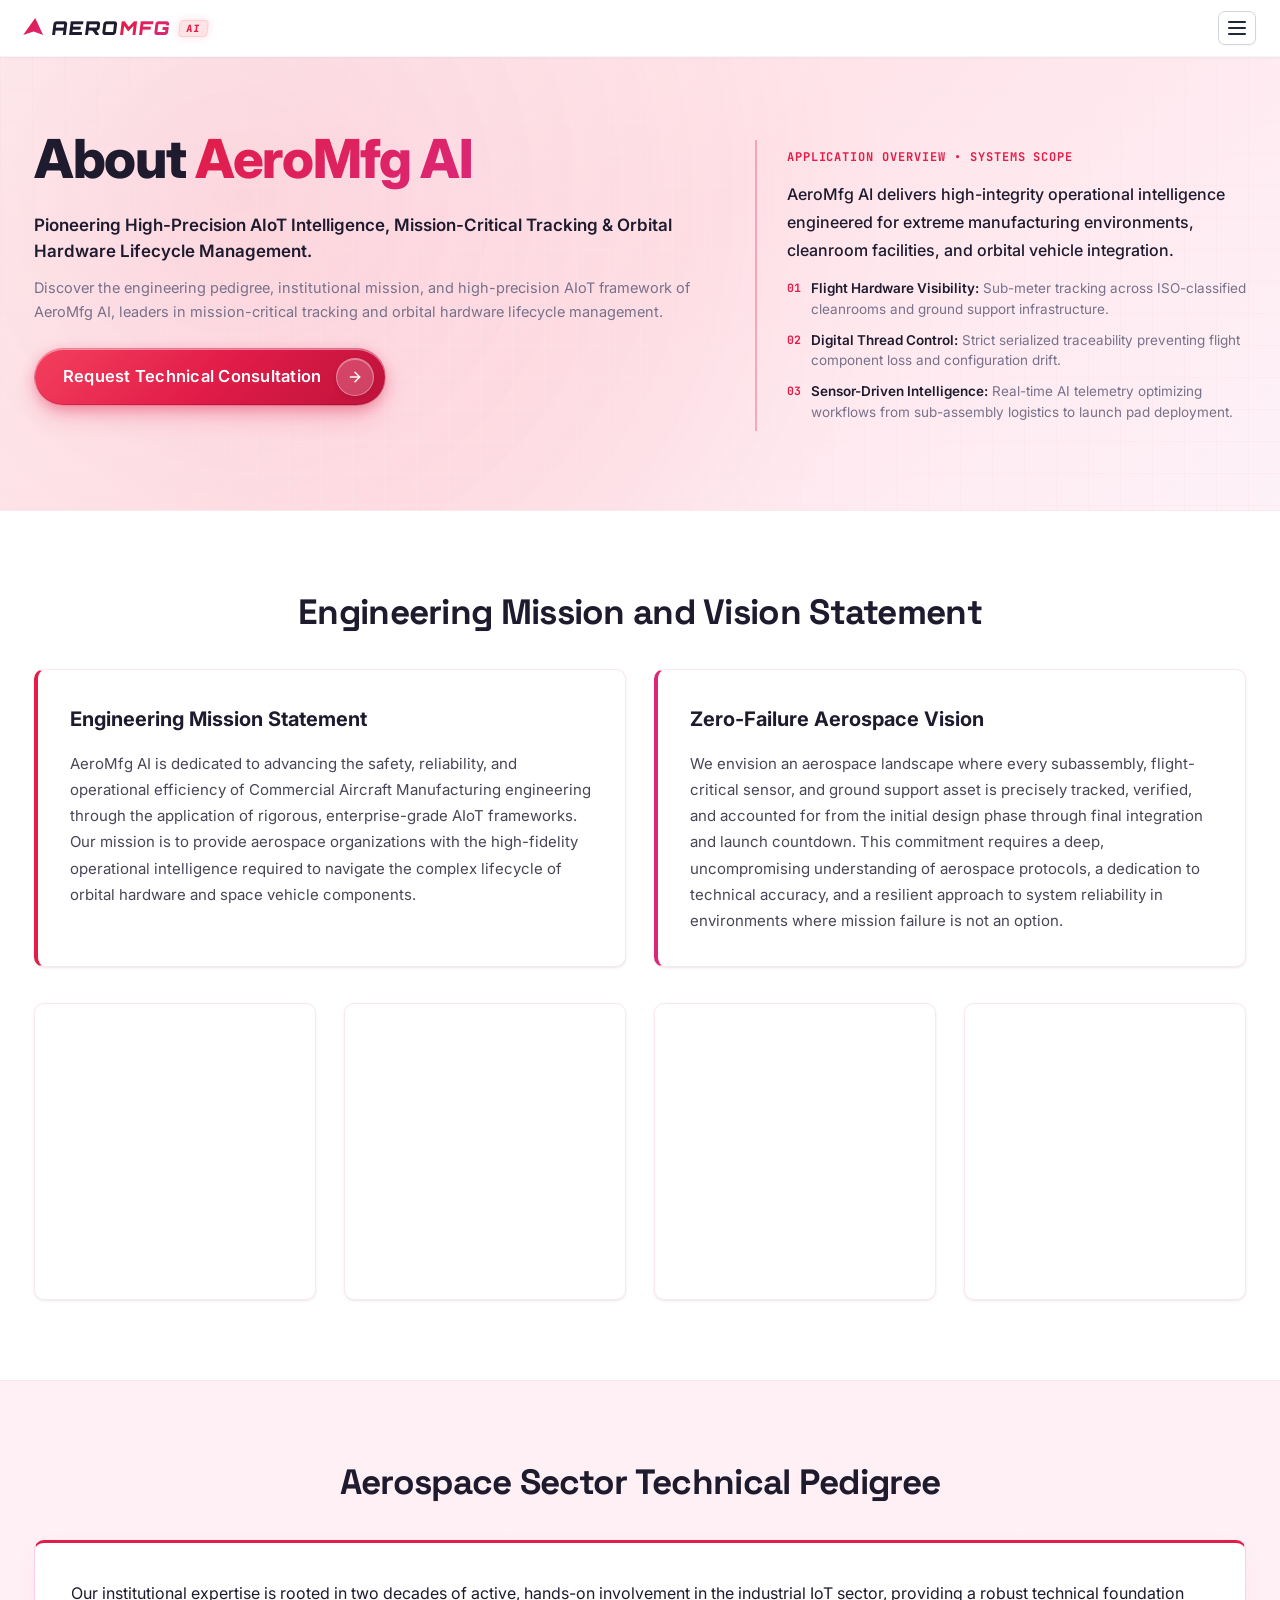
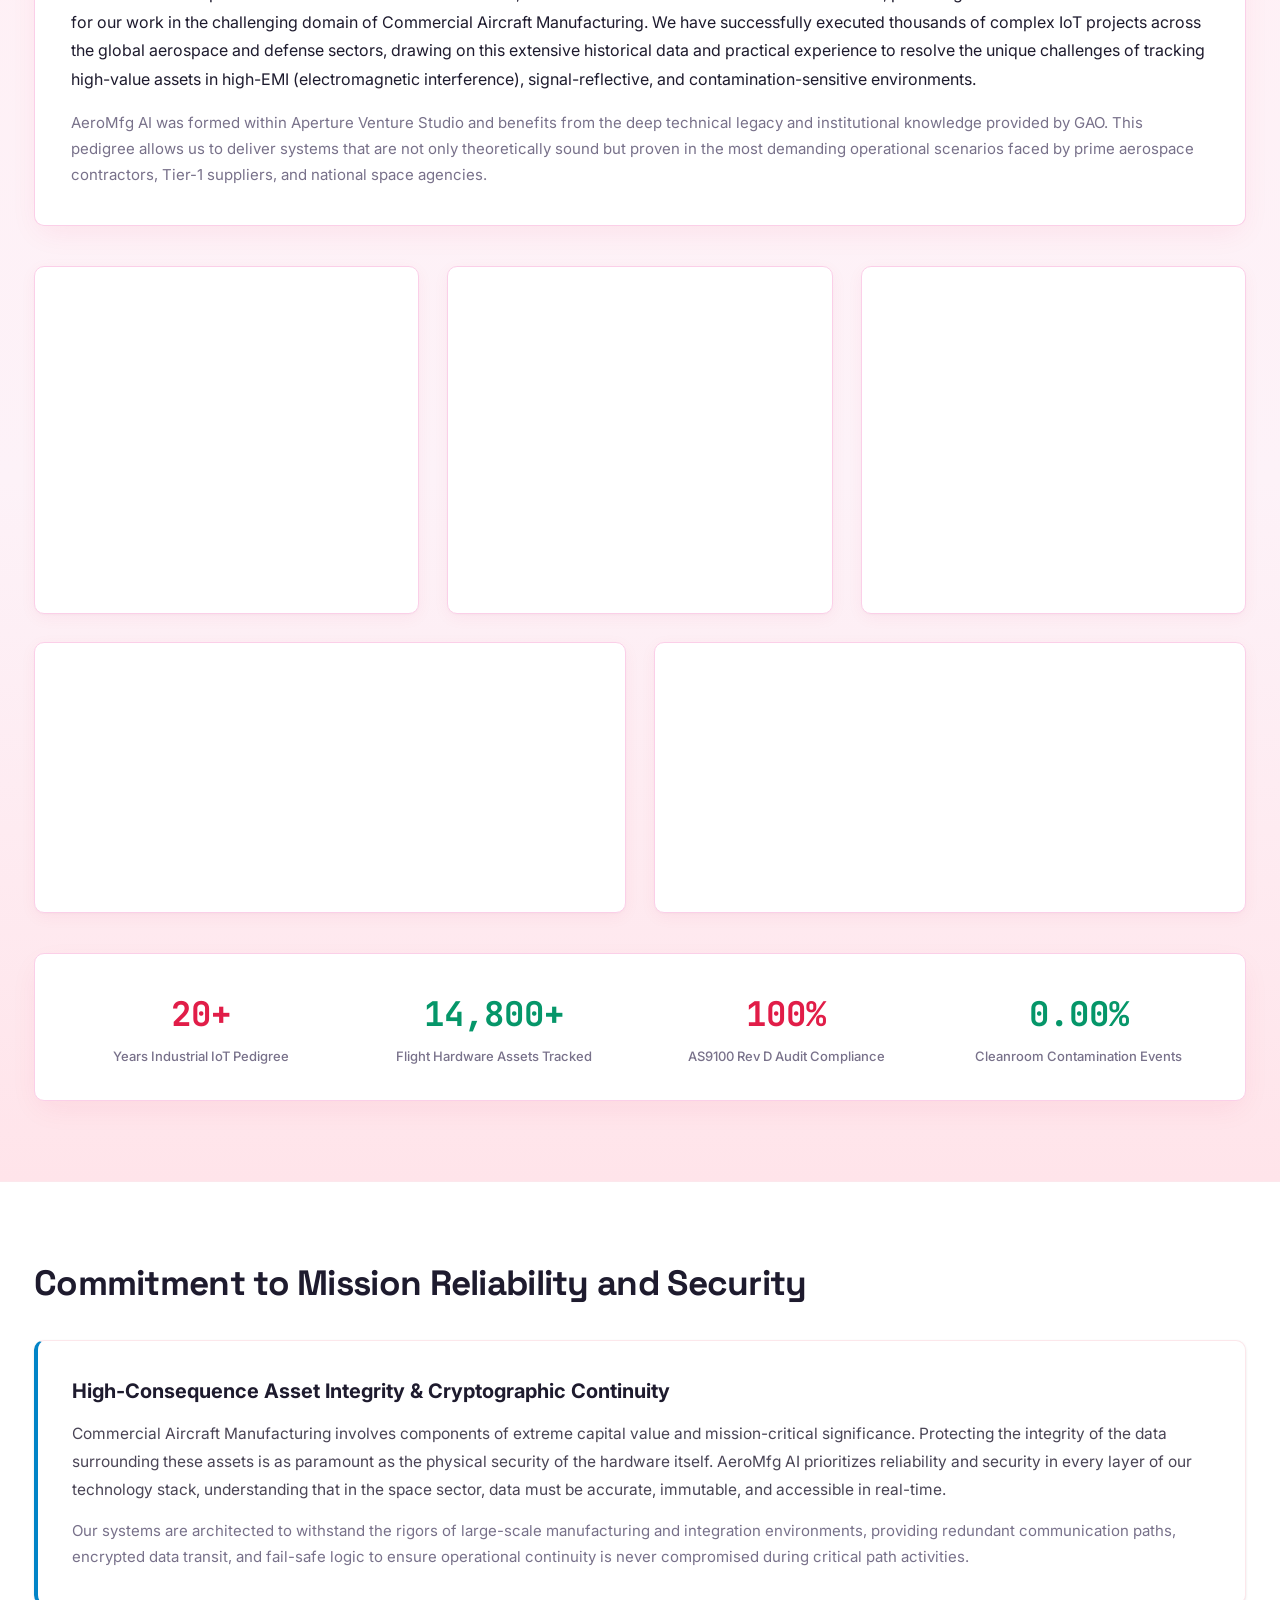
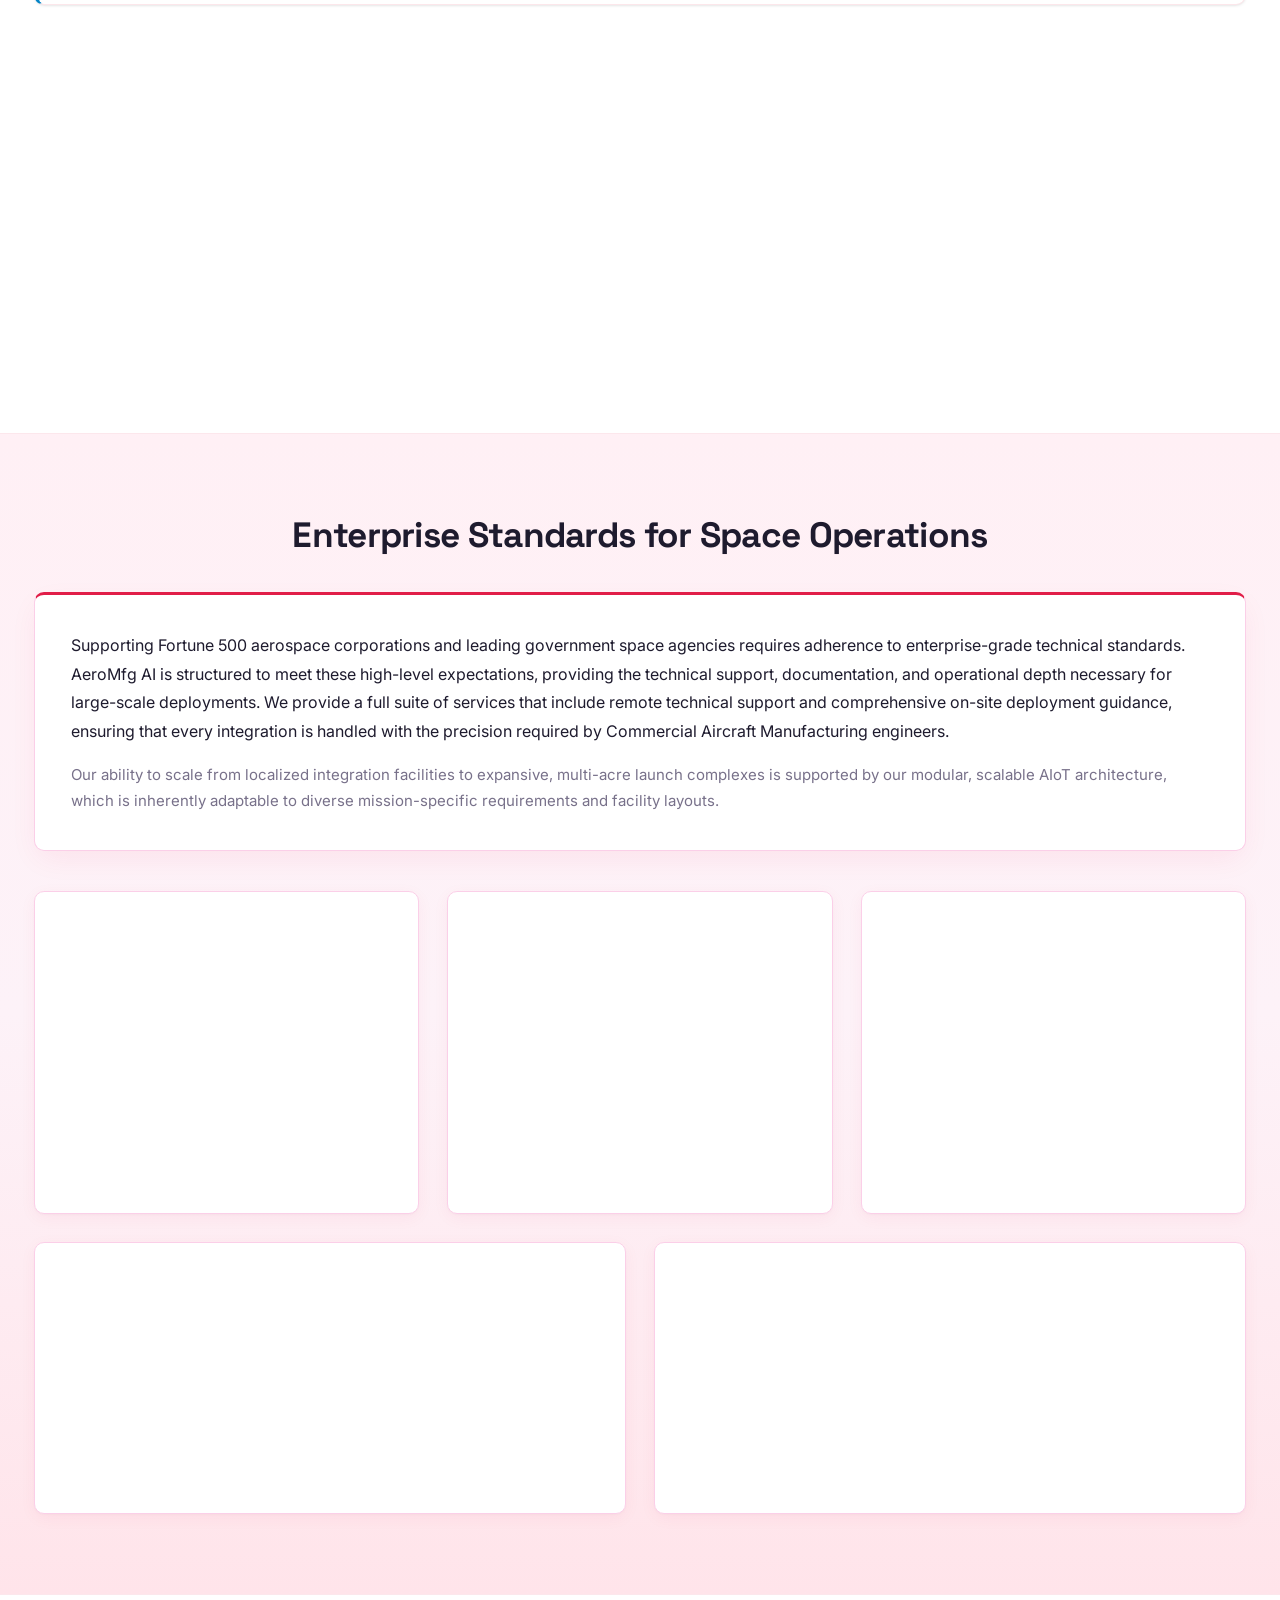
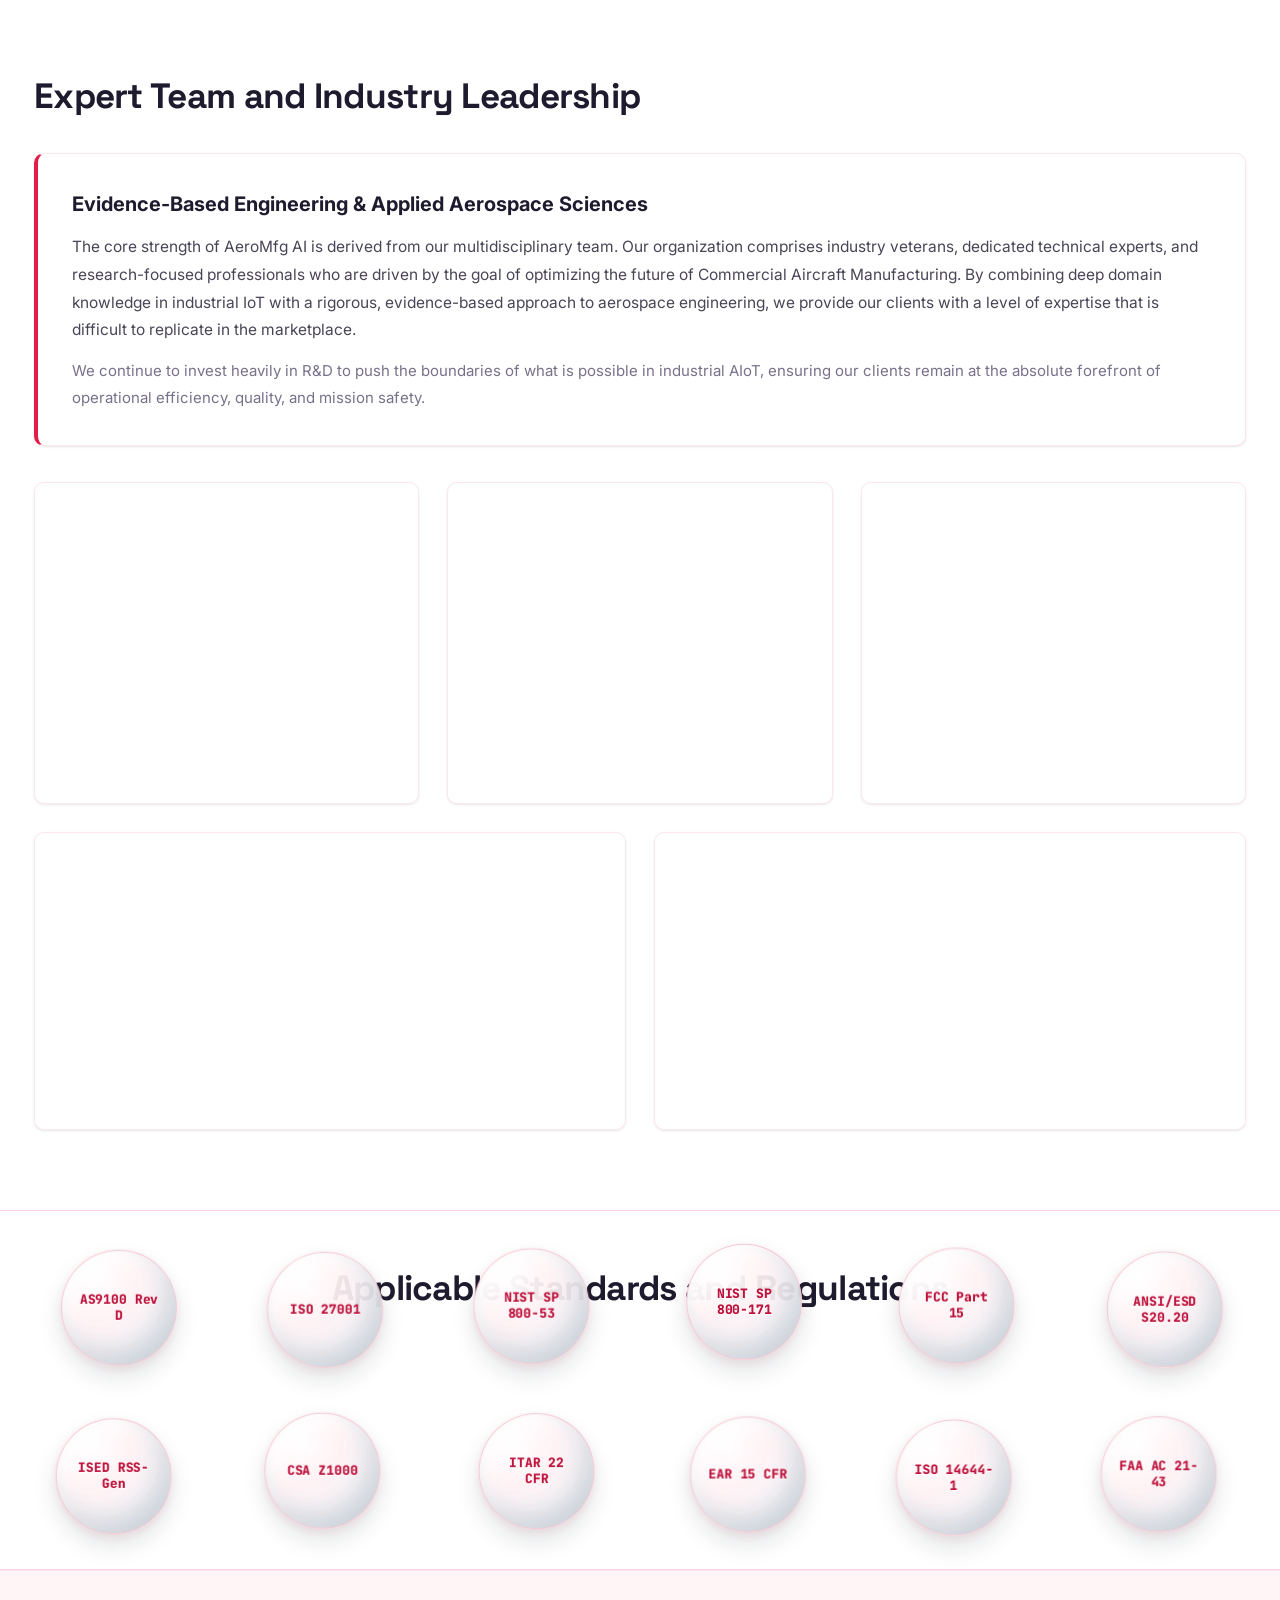
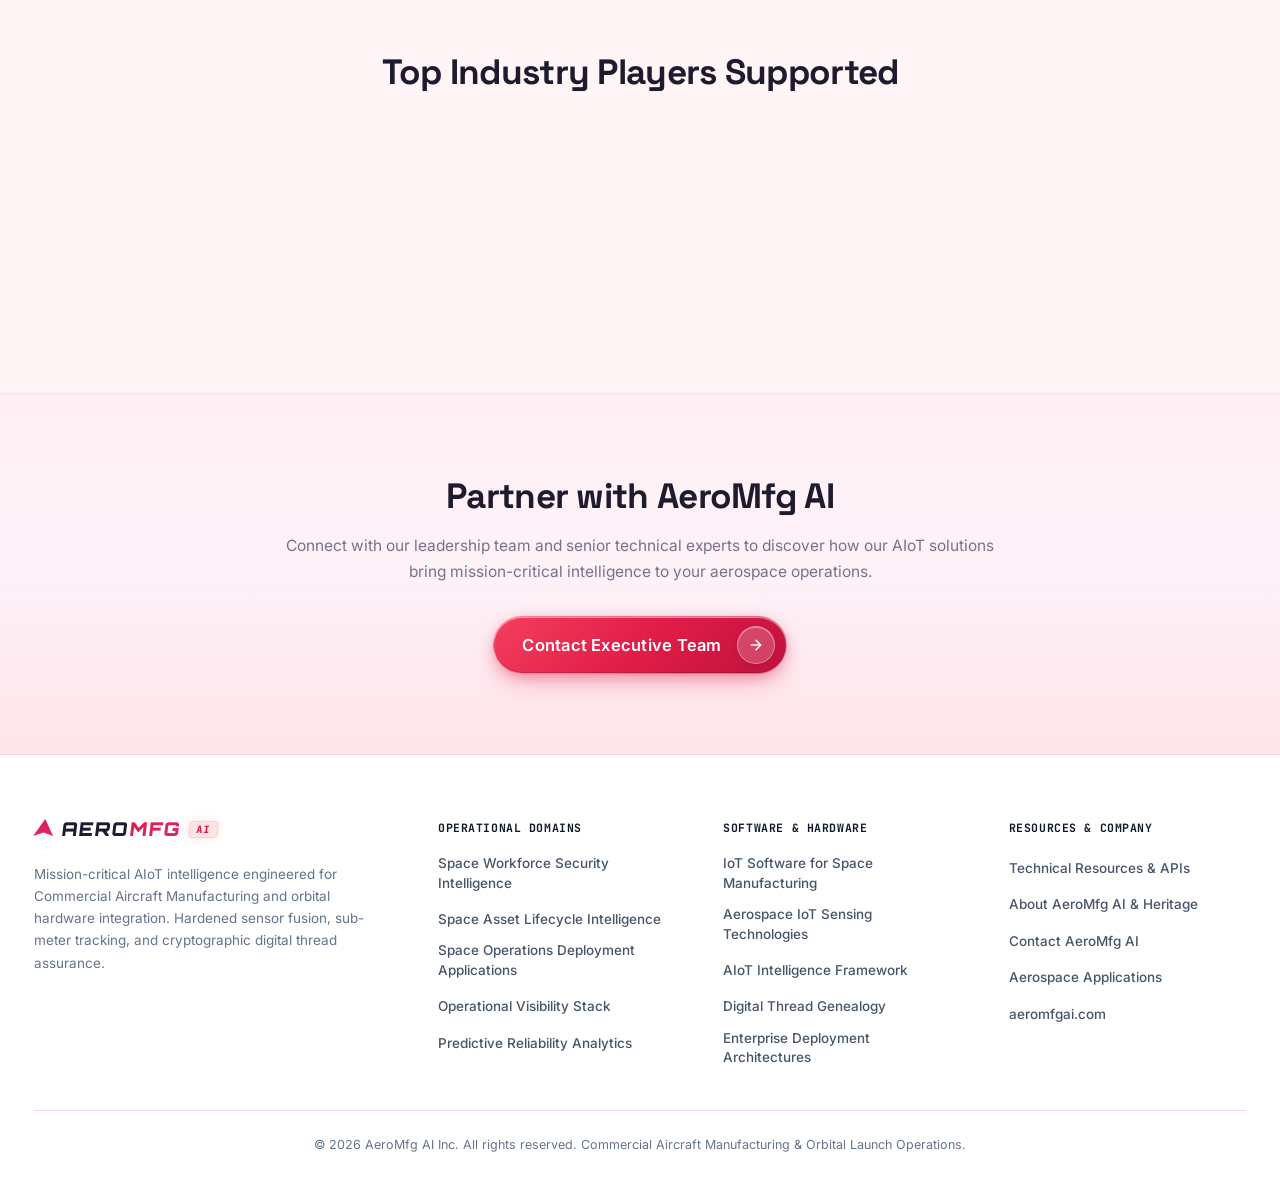
==== commit 014fac83: "refactor: standardize section headings and streamline applicable standards markup across HTML files" ====
--- a/about-aeromfgai-ai.html
+++ b/about-aeromfgai-ai.html
@@ -183,7 +183,7 @@
     <!-- SECTION 1: ENGINEERING MISSION AND VISION STATEMENT -->
     <section class="section-wrap" id="mission-vision">
       <div class="container">
-        <div class="section-intro">
+        <div class="section-intro text-center">
           <h2 class="section-heading-lg">Engineering Mission and Vision Statement</h2>
         </div>
 
@@ -256,7 +256,7 @@
     <!-- SECTION 2: AEROSPACE SECTOR TECHNICAL PEDIGREE (DARK THEME) -->
     <section class="section-wrap dark-bg" id="pedigree">
       <div class="container">
-        <div class="section-intro">
+        <div class="section-intro text-center">
           <h2 class="section-heading-lg">Aerospace Sector Technical Pedigree</h2>
         </div>
 
@@ -480,7 +480,7 @@
     <!-- SECTION 4: ENTERPRISE STANDARDS FOR SPACE OPERATIONS (DARK THEME) -->
     <section class="section-wrap dark-bg" id="enterprise-standards">
       <div class="container">
-        <div class="section-intro">
+        <div class="section-intro text-center">
           <h2 class="section-heading-lg">Enterprise Standards for Space Operations</h2>
         </div>
 
@@ -624,487 +624,467 @@
       </div>
     </section>
 
-<!-- SECTION 6: COMBINED STANDARDS & TOP INDUSTRY PLAYERS -->
+    <!-- SECTION 8: APPLICABLE STANDARDS AND REGULATIONS -->
     <section class="section-wrap" id="standards-regulations">
-      <div class="container" id="industry-players">
-        <!-- Main headline in one place -->
-        <div class="section-intro" style="text-align: center; max-width: 860px; margin: 0 auto 32px;">
-          <h2 class="section-heading-lg" style="text-align: center; margin-bottom: 0;">Applicable Standards &amp; Top Industry Players</h2>
-        </div>
-
-        <!-- Aligned in the same row -->
-        <div class="dual-sections-row">
-          <!-- Column 1: Applicable Standards and Regulations -->
-          <div class="dual-section-column">
-            <div class="dual-column-header">
-              <div class="dual-header-left">
-                <span class="dual-header-icon" aria-hidden="true">
-                  <svg width="18" height="18" viewBox="0 0 24 24" fill="none" stroke="currentColor" stroke-width="2" stroke-linecap="round" stroke-linejoin="round"><path d="M12 22s8-4 8-10V5l-8-3-8 3v7c0 6 8 10 8 10z"/></svg>
-                </span>
-                <h3 class="dual-column-title">Applicable Standards and Regulations</h3>
-              </div>
-              <span class="dual-header-count">10 Frameworks</span>
-            </div>
-
-            <div class="compact-flip-cards-grid">
-              <!-- Standard 1: AS9100 Rev D -->
-              <article class="compact-flip-card">
-                <div class="compact-flip-inner">
-                  <div class="compact-flip-front">
-                    <h4 class="compact-front-title">Quality Management Systems</h4>
-                  </div>
-                  <div class="compact-flip-back">
-                    <div>
-                      <div class="compact-back-head">
-                        <span class="compact-badge-red">AS9100 Rev D</span>
-                        <span class="compact-tag">Aerospace QMS</span>
-                      </div>
-                      <ul class="compact-back-list">
-                        <li>Serialized genealogy &amp; zero-defect control</li>
-                        <li>Digital thread validation for flight hardware</li>
-                      </ul>
-                    </div>
-                    <span class="compact-back-status">✓ Certified Compliance</span>
-                  </div>
-                </div>
-              </article>
-
-              <!-- Standard 2: ISO 27001 -->
-              <article class="compact-flip-card">
-                <div class="compact-flip-inner">
-                  <div class="compact-flip-front">
-                    <h4 class="compact-front-title">Information Security Management</h4>
-                  </div>
-                  <div class="compact-flip-back">
-                    <div>
-                      <div class="compact-back-head">
-                        <span class="compact-badge-red">ISO 27001</span>
-                        <span class="compact-tag">Data Security</span>
-                      </div>
-                      <ul class="compact-back-list">
-                        <li>Zero-trust segmentation &amp; AES-256 telemetry</li>
-                        <li>ISO/IEC 27001:2022 audited role access</li>
-                      </ul>
-                    </div>
-                    <span class="compact-back-status">✓ Certified Compliance</span>
-                  </div>
-                </div>
-              </article>
-
-              <!-- Standard 3: NIST SP 800-53 -->
-              <article class="compact-flip-card">
-                <div class="compact-flip-inner">
-                  <div class="compact-flip-front">
-                    <h4 class="compact-front-title">Security &amp; Privacy Controls</h4>
-                  </div>
-                  <div class="compact-flip-back">
-                    <div>
-                      <div class="compact-back-head">
-                        <span class="compact-badge-red">NIST SP 800-53</span>
-                        <span class="compact-tag">Federal FedRAMP</span>
-                      </div>
-                      <ul class="compact-back-list">
-                        <li>Continuous monitoring for launch telemetry</li>
-                        <li>FIPS 140-3 validated cryptographic modules</li>
-                      </ul>
-                    </div>
-                    <span class="compact-back-status">✓ Certified Compliance</span>
-                  </div>
-                </div>
-              </article>
-
-              <!-- Standard 4: NIST SP 800-171 -->
-              <article class="compact-flip-card">
-                <div class="compact-flip-inner">
-                  <div class="compact-flip-front">
-                    <h4 class="compact-front-title">Controlled Unclassified Info</h4>
-                  </div>
-                  <div class="compact-flip-back">
-                    <div>
-                      <div class="compact-back-head">
-                        <span class="compact-badge-red">NIST SP 800-171</span>
-                        <span class="compact-tag">CUI Defense</span>
-                      </div>
-                      <ul class="compact-back-list">
-                        <li>110 NIST security controls across shop floors</li>
-                        <li>Automated DFARS 252.204-7012 audit trails</li>
-                      </ul>
-                    </div>
-                    <span class="compact-back-status">✓ Certified Compliance</span>
-                  </div>
-                </div>
-              </article>
-
-              <!-- Standard 5: FCC Part 15 -->
-              <article class="compact-flip-card">
-                <div class="compact-flip-inner">
-                  <div class="compact-flip-front">
-                    <h4 class="compact-front-title">RF Devices &amp; EMC Compliance</h4>
-                  </div>
-                  <div class="compact-flip-back">
-                    <div>
-                      <div class="compact-back-head">
-                        <span class="compact-badge-red">FCC Part 15</span>
-                        <span class="compact-tag">RF Telemetry</span>
-                      </div>
-                      <ul class="compact-back-list">
-                        <li>Sub-GHz &amp; 2.4 GHz ultra-low emission nodes</li>
-                        <li>Zero interference with vehicle microwave buses</li>
-                      </ul>
-                    </div>
-                    <span class="compact-back-status">✓ Certified Compliance</span>
-                  </div>
-                </div>
-              </article>
-
-              <!-- Standard 6: ANSI/ESD S20.20 -->
-              <article class="compact-flip-card">
-                <div class="compact-flip-inner">
-                  <div class="compact-flip-front">
-                    <h4 class="compact-front-title">Electrostatic Discharge Protection</h4>
-                  </div>
-                  <div class="compact-flip-back">
-                    <div>
-                      <div class="compact-back-head">
-                        <span class="compact-badge-red">ANSI/ESD S20.20</span>
-                        <span class="compact-tag">Static Control</span>
-                      </div>
-                      <ul class="compact-back-list">
-                        <li>Continuous wrist-strap &amp; mat resistance sensing</li>
-                        <li>Under-100V rapid threshold alert dispatch</li>
-                      </ul>
-                    </div>
-                    <span class="compact-back-status">✓ Certified Compliance</span>
-                  </div>
-                </div>
-              </article>
-
-              <!-- Standard 7: ISED Canada RSS-Gen -->
-              <article class="compact-flip-card">
-                <div class="compact-flip-inner">
-                  <div class="compact-flip-front">
-                    <h4 class="compact-front-title">Radio Apparatus Compliance</h4>
-                  </div>
-                  <div class="compact-flip-back">
-                    <div>
-                      <div class="compact-back-head">
-                        <span class="compact-badge-red">ISED RSS-Gen</span>
-                        <span class="compact-tag">Canadian Radio</span>
-                      </div>
-                      <ul class="compact-back-list">
-                        <li>Harmonized FCC &amp; ISED multi-band compliance</li>
-                        <li>Trans-border avionics telemetry clearance</li>
-                      </ul>
-                    </div>
-                    <span class="compact-back-status">✓ Certified Compliance</span>
-                  </div>
-                </div>
-              </article>
-
-              <!-- Standard 8: CSA Z1000 -->
-              <article class="compact-flip-card">
-                <div class="compact-flip-inner">
-                  <div class="compact-flip-front">
-                    <h4 class="compact-front-title">Occupational Health &amp; Safety</h4>
-                  </div>
-                  <div class="compact-flip-back">
-                    <div>
-                      <div class="compact-back-head">
-                        <span class="compact-badge-red">CSA Z1000</span>
-                        <span class="compact-tag">Industrial Safety</span>
-                      </div>
-                      <ul class="compact-back-list">
-                        <li>Interlocked crane &amp; 50-ton hoist safety sensors</li>
-                        <li>Automated hazardous TVAC purge verifications</li>
-                      </ul>
-                    </div>
-                    <span class="compact-back-status">✓ Certified Compliance</span>
-                  </div>
-                </div>
-              </article>
-
-              <!-- Standard 9: ITAR -->
-              <article class="compact-flip-card">
-                <div class="compact-flip-inner">
-                  <div class="compact-flip-front">
-                    <h4 class="compact-front-title">International Traffic in Arms</h4>
-                  </div>
-                  <div class="compact-flip-back">
-                    <div>
-                      <div class="compact-back-head">
-                        <span class="compact-badge-red">ITAR</span>
-                        <span class="compact-tag">US Defense</span>
-                      </div>
-                      <ul class="compact-back-list">
-                        <li>Geofenced data enclaves &amp; biometric gates</li>
-                        <li>US Person verified cleanroom access logging</li>
-                      </ul>
-                    </div>
-                    <span class="compact-back-status">✓ Certified Compliance</span>
-                  </div>
-                </div>
-              </article>
-
-              <!-- Standard 10: EAR -->
-              <article class="compact-flip-card">
-                <div class="compact-flip-inner">
-                  <div class="compact-flip-front">
-                    <h4 class="compact-front-title">Export Administration Regs</h4>
-                  </div>
-                  <div class="compact-flip-back">
-                    <div>
-                      <div class="compact-back-head">
-                        <span class="compact-badge-red">EAR</span>
-                        <span class="compact-tag">Dual-Use Export</span>
-                      </div>
-                      <ul class="compact-back-list">
-                        <li>Automated 9A515 &amp; 9A004 ECCN mapping</li>
-                        <li>Immutable end-user audit logs for flight parts</li>
-                      </ul>
-                    </div>
-                    <span class="compact-back-status">✓ Certified Compliance</span>
-                  </div>
-                </div>
-              </article>
-            </div>
-          </div>
-
-          <!-- Column 2: Top Industry Players Supported -->
-          <div class="dual-section-column">
-            <div class="dual-column-header">
-              <div class="dual-header-left">
-                <span class="dual-header-icon dual-header-icon-blue" aria-hidden="true">
-                  <svg width="18" height="18" viewBox="0 0 24 24" fill="none" stroke="currentColor" stroke-width="2" stroke-linecap="round" stroke-linejoin="round"><circle cx="12" cy="12" r="10"/><path d="m4.93 4.93 4.24 4.24"/><path d="m14.83 9.17 4.24-4.24"/><path d="m14.83 14.83 4.24 4.24"/><path d="m9.17 14.83-4.24 4.24"/></svg>
-                </span>
-                <h3 class="dual-column-title">Top Industry Players Supported</h3>
-              </div>
-              <span class="dual-header-count">10 Prime Partners</span>
-            </div>
-
-            <div class="compact-flip-cards-grid">
-              <!-- Player 1: Lockheed Martin -->
-              <article class="compact-flip-card">
-                <div class="compact-flip-inner">
-                  <div class="compact-flip-front">
-                    <h4 class="compact-front-title">Lockheed Martin Corporation</h4>
-                  </div>
-                  <div class="compact-flip-back compact-flip-back-blue">
-                    <div>
-                      <div class="compact-back-head">
-                        <span class="compact-badge-blue">Flight Systems</span>
-                        <span class="compact-tag">Space Integration</span>
-                      </div>
-                      <ul class="compact-back-list">
-                        <li>Orion &amp; GPS III telemetry synchronization</li>
-                        <li>Cleanroom airlock component tracking nodes</li>
-                      </ul>
-                    </div>
-                    <span class="compact-back-status">✓ Verified Prime Partner</span>
-                  </div>
-                </div>
-              </article>
-
-              <!-- Player 2: Northrop Grumman -->
-              <article class="compact-flip-card">
-                <div class="compact-flip-inner">
-                  <div class="compact-flip-front">
-                    <h4 class="compact-front-title">Northrop Grumman Corporation</h4>
-                  </div>
-                  <div class="compact-flip-back compact-flip-back-blue">
-                    <div>
-                      <div class="compact-back-head">
-                        <span class="compact-badge-blue">Tactical Space</span>
-                        <span class="compact-tag">Launch Infrastructure</span>
-                      </div>
-                      <ul class="compact-back-list">
-                        <li>Cygnus &amp; solid rocket motor assembly logs</li>
-                        <li>Umbilical pressure &amp; torque lockout controls</li>
-                      </ul>
-                    </div>
-                    <span class="compact-back-status">✓ Verified Prime Partner</span>
-                  </div>
-                </div>
-              </article>
-
-              <!-- Player 3: The Boeing Company -->
-              <article class="compact-flip-card">
-                <div class="compact-flip-inner">
-                  <div class="compact-flip-front">
-                    <h4 class="compact-front-title">The Boeing Company</h4>
-                  </div>
-                  <div class="compact-flip-back compact-flip-back-blue">
-                    <div>
-                      <div class="compact-back-head">
-                        <span class="compact-badge-blue">Space Hardware</span>
-                        <span class="compact-tag">Commercial Aviation</span>
-                      </div>
-                      <ul class="compact-back-list">
-                        <li>Starliner CST-100 spacecraft integration logs</li>
-                        <li>Satellite dispenser sub-assembly traceability</li>
-                      </ul>
-                    </div>
-                    <span class="compact-back-status">✓ Verified Prime Partner</span>
-                  </div>
-                </div>
-              </article>
-
-              <!-- Player 4: Raytheon (RTX) -->
-              <article class="compact-flip-card">
-                <div class="compact-flip-inner">
-                  <div class="compact-flip-front">
-                    <h4 class="compact-front-title">Raytheon Technologies</h4>
-                  </div>
-                  <div class="compact-flip-back compact-flip-back-blue">
-                    <div>
-                      <div class="compact-back-head">
-                        <span class="compact-badge-blue">Avionics &amp; Radar</span>
-                        <span class="compact-tag">Guidance Tracking</span>
-                      </div>
-                      <ul class="compact-back-list">
-                        <li>Next-gen missile warning payload telemetry</li>
-                        <li>Cleanroom TVAC &amp; vibration data correlation</li>
-                      </ul>
-                    </div>
-                    <span class="compact-back-status">✓ Verified Prime Partner</span>
-                  </div>
-                </div>
-              </article>
-
-              <!-- Player 5: General Dynamics -->
-              <article class="compact-flip-card">
-                <div class="compact-flip-inner">
-                  <div class="compact-flip-front">
-                    <h4 class="compact-front-title">General Dynamics</h4>
-                  </div>
-                  <div class="compact-flip-back compact-flip-back-blue">
-                    <div>
-                      <div class="compact-back-head">
-                        <span class="compact-badge-blue">Ground Systems</span>
-                        <span class="compact-tag">Command Infrastructure</span>
-                      </div>
-                      <ul class="compact-back-list">
-                        <li>Ground launch station telemetry networks</li>
-                        <li>Encrypted mission command enclave monitoring</li>
-                      </ul>
-                    </div>
-                    <span class="compact-back-status">✓ Verified Prime Partner</span>
-                  </div>
-                </div>
-              </article>
-
-              <!-- Player 6: Ball Aerospace -->
-              <article class="compact-flip-card">
-                <div class="compact-flip-inner">
-                  <div class="compact-flip-front">
-                    <h4 class="compact-front-title">Ball Aerospace</h4>
-                  </div>
-                  <div class="compact-flip-back compact-flip-back-blue">
-                    <div>
-                      <div class="compact-back-head">
-                        <span class="compact-badge-blue">Optics &amp; Sensors</span>
-                        <span class="compact-tag">Remote Payloads</span>
-                      </div>
-                      <ul class="compact-back-list">
-                        <li>Space telescope optics environmental logs</li>
-                        <li>ISO 4 cleanroom airborne particulate audits</li>
-                      </ul>
-                    </div>
-                    <span class="compact-back-status">✓ Verified Prime Partner</span>
-                  </div>
-                </div>
-              </article>
-
-              <!-- Player 7: Aerojet Rocketdyne -->
-              <article class="compact-flip-card">
-                <div class="compact-flip-inner">
-                  <div class="compact-flip-front">
-                    <h4 class="compact-front-title">Aerojet Rocketdyne</h4>
-                  </div>
-                  <div class="compact-flip-back compact-flip-back-blue">
-                    <div>
-                      <div class="compact-back-head">
-                        <span class="compact-badge-blue">Propulsion Engines</span>
-                        <span class="compact-tag">Rocket Propulsion</span>
-                      </div>
-                      <ul class="compact-back-list">
-                        <li>RS-25 &amp; RL10 cryogenic component logs</li>
-                        <li>High-pressure sensor fusion &amp; cycle logging</li>
-                      </ul>
-                    </div>
-                    <span class="compact-back-status">✓ Verified Prime Partner</span>
-                  </div>
-                </div>
-              </article>
-
-              <!-- Player 8: Honeywell Aerospace -->
-              <article class="compact-flip-card">
-                <div class="compact-flip-inner">
-                  <div class="compact-flip-front">
-                    <h4 class="compact-front-title">Honeywell Aerospace</h4>
-                  </div>
-                  <div class="compact-flip-back compact-flip-back-blue">
-                    <div>
-                      <div class="compact-back-head">
-                        <span class="compact-badge-blue">Flight Control</span>
-                        <span class="compact-tag">IoT Sensor Systems</span>
-                      </div>
-                      <ul class="compact-back-list">
-                        <li>Spacecraft IMU calibration cycle tracking</li>
-                        <li>Wireless smart torque &amp; metrology lockouts</li>
-                      </ul>
-                    </div>
-                    <span class="compact-back-status">✓ Verified Prime Partner</span>
-                  </div>
-                </div>
-              </article>
-
-              <!-- Player 9: Thales Alenia Space -->
-              <article class="compact-flip-card">
-                <div class="compact-flip-inner">
-                  <div class="compact-flip-front">
-                    <h4 class="compact-front-title">Thales Alenia Space</h4>
-                  </div>
-                  <div class="compact-flip-back compact-flip-back-blue">
-                    <div>
-                      <div class="compact-back-head">
-                        <span class="compact-badge-blue">Telecom Satellites</span>
-                        <span class="compact-tag">Satellite Modules</span>
-                      </div>
-                      <ul class="compact-back-list">
-                        <li>Lunar Gateway module cleanroom tracking</li>
-                        <li>Trans-European flight module logistics</li>
-                      </ul>
-                    </div>
-                    <span class="compact-back-status">✓ Verified Prime Partner</span>
-                  </div>
-                </div>
-              </article>
-
-              <!-- Player 10: L3Harris Technologies -->
-              <article class="compact-flip-card">
-                <div class="compact-flip-inner">
-                  <div class="compact-flip-front">
-                    <h4 class="compact-front-title">L3Harris Technologies</h4>
-                  </div>
-                  <div class="compact-flip-back compact-flip-back-blue">
-                    <div>
-                      <div class="compact-back-head">
-                        <span class="compact-badge-blue">Mission Avionics</span>
-                        <span class="compact-tag">Aerospace Avionics</span>
-                      </div>
-                      <ul class="compact-back-list">
-                        <li>Spaceborne optical &amp; RF transmitter telemetry</li>
-                        <li>Automated metrology &amp; AS9100 digital certs</li>
-                      </ul>
-                    </div>
-                    <span class="compact-back-status">✓ Verified Prime Partner</span>
-                  </div>
-                </div>
-              </article>
-            </div>
-          </div>
-        </div>
-      </div>
+      <div class="container standards-headline-layer">
+        <div class="section-intro text-center">
+          <h2 class="section-heading-lg">Applicable Standards and Regulations</h2>
+        </div>
+      </div>
+
+      <div class="standards-glass-tank" id="standardsGlassTank" aria-label="Interactive 3D compliance spheres container">
+          <div class="std-orb-item" tabindex="0">
+            <div class="std-orb-ball">
+              <span class="std-orb-code">AS9100 Rev D</span>
+            </div>
+            <div class="std-orb-detail" role="tooltip">
+              <span class="std-orb-detail-title">AS9100 Rev D</span>
+              <span class="std-orb-detail-desc">Quality Management Systems for Aerospace, Space, and Defense Organizations</span>
+            </div>
+          </div>
+
+          <div class="std-orb-item" tabindex="0">
+            <div class="std-orb-ball">
+              <span class="std-orb-code">ISO 27001</span>
+            </div>
+            <div class="std-orb-detail" role="tooltip">
+              <span class="std-orb-detail-title">ISO 27001</span>
+              <span class="std-orb-detail-desc">Information Security Management Systems &amp; Cryptographic Telemetry Enclaves</span>
+            </div>
+          </div>
+
+          <div class="std-orb-item" tabindex="0">
+            <div class="std-orb-ball">
+              <span class="std-orb-code">NIST SP 800-53</span>
+            </div>
+            <div class="std-orb-detail" role="tooltip">
+              <span class="std-orb-detail-title">NIST SP 800-53</span>
+              <span class="std-orb-detail-desc">Security &amp; Privacy Controls for Federal Information Systems &amp; Organizations</span>
+            </div>
+          </div>
+
+          <div class="std-orb-item" tabindex="0">
+            <div class="std-orb-ball">
+              <span class="std-orb-code">NIST SP 800-171</span>
+            </div>
+            <div class="std-orb-detail" role="tooltip">
+              <span class="std-orb-detail-title">NIST SP 800-171</span>
+              <span class="std-orb-detail-desc">Protecting Controlled Unclassified Information (CUI) in Nonfederal Systems</span>
+            </div>
+          </div>
+
+          <div class="std-orb-item" tabindex="0">
+            <div class="std-orb-ball">
+              <span class="std-orb-code">FCC Part 15</span>
+            </div>
+            <div class="std-orb-detail" role="tooltip">
+              <span class="std-orb-detail-title">FCC Part 15</span>
+              <span class="std-orb-detail-desc">Radio Frequency Devices Certification &amp; Cleanroom EMI Immunity Standards</span>
+            </div>
+          </div>
+
+          <div class="std-orb-item" tabindex="0">
+            <div class="std-orb-ball">
+              <span class="std-orb-code">ANSI/ESD S20.20</span>
+            </div>
+            <div class="std-orb-detail" role="tooltip">
+              <span class="std-orb-detail-title">ANSI/ESD S20.20</span>
+              <span class="std-orb-detail-desc">Electrostatic Discharge (ESD) Protection for Flight Hardware Assemblies</span>
+            </div>
+          </div>
+
+          <div class="std-orb-item" tabindex="0">
+            <div class="std-orb-ball">
+              <span class="std-orb-code">ISED RSS-Gen</span>
+            </div>
+            <div class="std-orb-detail" role="tooltip">
+              <span class="std-orb-detail-title">ISED Canada RSS-Gen</span>
+              <span class="std-orb-detail-desc">General Requirements for Compliance of Radio Apparatus in Canadian Operations</span>
+            </div>
+          </div>
+
+          <div class="std-orb-item" tabindex="0">
+            <div class="std-orb-ball">
+              <span class="std-orb-code">CSA Z1000</span>
+            </div>
+            <div class="std-orb-detail" role="tooltip">
+              <span class="std-orb-detail-title">CSA Z1000</span>
+              <span class="std-orb-detail-desc">Occupational Health and Safety Management Systems in Advanced Manufacturing</span>
+            </div>
+          </div>
+
+          <div class="std-orb-item" tabindex="0">
+            <div class="std-orb-ball">
+              <span class="std-orb-code">ITAR 22 CFR</span>
+            </div>
+            <div class="std-orb-detail" role="tooltip">
+              <span class="std-orb-detail-title">ITAR (22 CFR 120-130)</span>
+              <span class="std-orb-detail-desc">International Traffic in Arms Regulations Compliance &amp; Defense Custody Controls</span>
+            </div>
+          </div>
+
+          <div class="std-orb-item" tabindex="0">
+            <div class="std-orb-ball">
+              <span class="std-orb-code">EAR 15 CFR</span>
+            </div>
+            <div class="std-orb-detail" role="tooltip">
+              <span class="std-orb-detail-title">EAR (15 CFR 730-774)</span>
+              <span class="std-orb-detail-desc">Export Administration Regulations Dual-Use Hardware Governance</span>
+            </div>
+          </div>
+
+          <div class="std-orb-item" tabindex="0">
+            <div class="std-orb-ball">
+              <span class="std-orb-code">ISO 14644-1</span>
+            </div>
+            <div class="std-orb-detail" role="tooltip">
+              <span class="std-orb-detail-title">ISO 14644-1</span>
+              <span class="std-orb-detail-desc">Cleanrooms and Associated Controlled Environments (ISO Class 4 to Class 8)</span>
+            </div>
+          </div>
+
+          <div class="std-orb-item" tabindex="0">
+            <div class="std-orb-ball">
+              <span class="std-orb-code">FAA AC 21-43</span>
+            </div>
+            <div class="std-orb-detail" role="tooltip">
+              <span class="std-orb-detail-title">FAA AC 21-43</span>
+              <span class="std-orb-detail-desc">Production Under Type Certificate Only &amp; Material Review Board Procedures</span>
+            </div>
+          </div>
+        </div>
+
+        <script type="text/javascript">
+          (function () {
+            var tank = document.getElementById('standardsGlassTank');
+            if (!tank) return;
+            var items = Array.prototype.slice.call(tank.querySelectorAll('.std-orb-item'));
+            if (!items.length) return;
+
+            var reduceMotion = window.matchMedia && window.matchMedia('(prefers-reduced-motion: reduce)').matches;
+            var balls = [];
+            var tankW = tank.clientWidth || 1000;
+            var tankH = tank.clientHeight || 320;
+            var pad = 12;
+
+            function initLayout() {
+              tankW = tank.clientWidth || 1000;
+              tankH = tank.clientHeight || 320;
+              var cols = tankW < 640 ? 3 : 6;
+              var rows = Math.ceil(items.length / cols);
+              balls = items.map(function (el, i) {
+                var size = el.offsetWidth || 116;
+                var col = i % cols;
+                var row = Math.floor(i / cols);
+                var cellW = (tankW - pad * 2) / cols;
+                var cellH = (tankH - pad * 2) / rows;
+                var x = pad + col * cellW + (cellW - size) / 2;
+                var y = pad + row * cellH + (cellH - size) / 2;
+                x = Math.max(pad, Math.min(tankW - size - pad, x));
+                y = Math.max(pad, Math.min(tankH - size - pad, y));
+                var angle = (i * 1.37) + 0.5;
+                var speed = 1.3 + (i % 4) * 0.35;
+                el.style.transform = 'translate3d(' + x.toFixed(1) + 'px, ' + y.toFixed(1) + 'px, 0)';
+                return {
+                  el: el,
+                  x: x,
+                  y: y,
+                  vx: Math.cos(angle) * speed,
+                  vy: Math.sin(angle) * speed,
+                  r: size / 2,
+                  size: size,
+                  paused: false
+                };
+              });
+            }
+
+            items.forEach(function (el, idx) {
+              el.addEventListener('mouseenter', function () {
+                if (balls[idx]) {
+                  balls[idx].paused = true;
+                  if (balls[idx].y < 95) {
+                    el.classList.add('detail-below');
+                  } else {
+                    el.classList.remove('detail-below');
+                  }
+                }
+              });
+              el.addEventListener('mouseleave', function () {
+                if (balls[idx]) balls[idx].paused = false;
+              });
+              el.addEventListener('focus', function () {
+                if (balls[idx]) {
+                  balls[idx].paused = true;
+                  if (balls[idx].y < 95) {
+                    el.classList.add('detail-below');
+                  } else {
+                    el.classList.remove('detail-below');
+                  }
+                }
+              });
+              el.addEventListener('blur', function () {
+                if (balls[idx]) balls[idx].paused = false;
+              });
+            });
+
+            initLayout();
+            window.addEventListener('resize', initLayout);
+
+            if (reduceMotion) return;
+
+            function step() {
+              tankW = tank.clientWidth || tankW;
+              tankH = tank.clientHeight || tankH;
+
+              for (var i = 0; i < balls.length; i++) {
+                var b = balls[i];
+                if (b.paused) continue;
+
+                b.x += b.vx;
+                b.y += b.vy;
+
+                if (b.x <= pad) {
+                  b.x = pad;
+                  b.vx = Math.abs(b.vx);
+                } else if (b.x + b.size >= tankW - pad) {
+                  b.x = tankW - pad - b.size;
+                  b.vx = -Math.abs(b.vx);
+                }
+
+                if (b.y <= pad) {
+                  b.y = pad;
+                  b.vy = Math.abs(b.vy);
+                } else if (b.y + b.size >= tankH - pad) {
+                  b.y = tankH - pad - b.size;
+                  b.vy = -Math.abs(b.vy);
+                }
+              }
+
+              // Gentle elastic collisions between waterballs
+              for (var i = 0; i < balls.length; i++) {
+                for (var j = i + 1; j < balls.length; j++) {
+                  var a = balls[i];
+                  var c = balls[j];
+                  var dx = (c.x + c.r) - (a.x + a.r);
+                  var dy = (c.y + c.r) - (a.y + a.r);
+                  var dist = Math.sqrt(dx * dx + dy * dy);
+                  var minDist = a.r + c.r + 6;
+                  if (dist > 0 && dist < minDist) {
+                    var nx = dx / dist;
+                    var ny = dy / dist;
+                    var overlap = (minDist - dist) * 0.5;
+                    if (!a.paused) { a.x -= nx * overlap; a.y -= ny * overlap; }
+                    if (!c.paused) { c.x += nx * overlap; c.y += ny * overlap; }
+                    var dvx = a.vx - c.vx;
+                    var dvy = a.vy - c.vy;
+                    var dot = dvx * nx + dvy * ny;
+                    if (dot > 0) {
+                      if (!a.paused) { a.vx -= dot * nx; a.vy -= dot * ny; }
+                      if (!c.paused) { c.vx += dot * nx; c.vy += dot * ny; }
+                    }
+                  }
+                }
+              }
+
+              for (var k = 0; k < balls.length; k++) {
+                var bk = balls[k];
+                bk.el.style.transform = 'translate3d(' + bk.x.toFixed(1) + 'px, ' + bk.y.toFixed(1) + 'px, 0)';
+              }
+
+              window.requestAnimationFrame(step);
+            }
+
+            window.requestAnimationFrame(step);
+          })();
+        </script>
+    </section>
+
+    <!-- SECTION 9: TOP INDUSTRY PLAYERS SUPPORTED -->
+    <section class="section-wrap alt-bg" id="industry-players">
+      <div class="container">
+        <div class="section-intro text-center">
+          <h2 class="section-heading-lg">Top Industry Players Supported</h2>
+        </div>
+      </div>
+
+      <!-- Full-width logo marquee (overflows container intentionally) -->
+      <div class="logo-marquee-wrap" id="logoMarqueeWrap" aria-label="Industry partners logo strip">
+        <!-- Primary group -->
+        <div class="logo-marquee-group" id="logoMarqueeGroup">
+
+          <!-- Lockheed Martin -->
+          <div class="logo-pill">
+            <span class="logo-mark" aria-hidden="true">
+              <svg viewBox="0 0 64 64" fill="none" xmlns="http://www.w3.org/2000/svg">
+                <rect width="64" height="64" rx="14" fill="#002F6C"/>
+                <path d="M12 42L44 16L36 32L52 24L22 48L29 33L12 42Z" fill="#FFFFFF"/>
+                <path d="M36 14L38.5 21.5L46 22L39.5 26.5L41.5 34L35.5 29L29.5 33.5L32 26L26 21.5L33.5 21.5L36 14Z" fill="#60A5FA"/>
+              </svg>
+            </span>
+            <span class="logo-pill-name">Lockheed Martin Corporation</span>
+          </div>
+
+          <!-- Northrop Grumman -->
+          <div class="logo-pill">
+            <span class="logo-mark" aria-hidden="true">
+              <svg viewBox="0 0 64 64" fill="none" xmlns="http://www.w3.org/2000/svg">
+                <rect width="64" height="64" rx="14" fill="#003B71"/>
+                <polygon points="32,10 52,46 38,46 32,33 26,46 12,46" fill="#FFFFFF"/>
+                <polygon points="32,22 40,38 24,38" fill="#38BDF8"/>
+              </svg>
+            </span>
+            <span class="logo-pill-name">Northrop Grumman Corporation</span>
+          </div>
+
+          <!-- Boeing -->
+          <div class="logo-pill">
+            <span class="logo-mark" aria-hidden="true">
+              <svg viewBox="0 0 64 64" fill="none" xmlns="http://www.w3.org/2000/svg">
+                <rect width="64" height="64" rx="14" fill="#0039A6"/>
+                <circle cx="33" cy="33" r="14" stroke="#FFFFFF" stroke-width="3.2"/>
+                <ellipse cx="33" cy="33" rx="22" ry="8" transform="rotate(-24 33 33)" stroke="#93C5FD" stroke-width="2.6"/>
+                <path d="M14 44L49 18L42 30L50 32L14 44Z" fill="#FFFFFF"/>
+              </svg>
+            </span>
+            <span class="logo-pill-name">The Boeing Company</span>
+          </div>
+
+          <!-- Raytheon RTX -->
+          <div class="logo-pill">
+            <span class="logo-mark" aria-hidden="true">
+              <svg viewBox="0 0 64 64" fill="none" xmlns="http://www.w3.org/2000/svg">
+                <rect width="64" height="64" rx="14" fill="#CE1126"/>
+                <text x="32" y="39" text-anchor="middle" fill="#FFFFFF" font-family="Arial, Helvetica, sans-serif" font-weight="900" font-size="21" letter-spacing="1">RTX</text>
+                <rect x="12" y="45" width="40" height="3.5" rx="1.75" fill="#FFFFFF" opacity="0.9"/>
+              </svg>
+            </span>
+            <span class="logo-pill-name">Raytheon Technologies (RTX)</span>
+          </div>
+
+          <!-- General Dynamics -->
+          <div class="logo-pill">
+            <span class="logo-mark" aria-hidden="true">
+              <svg viewBox="0 0 64 64" fill="none" xmlns="http://www.w3.org/2000/svg">
+                <rect width="64" height="64" rx="14" fill="#003865"/>
+                <path d="M30 16C20 16 13 23 13 32C13 41 20 48 30 48H35V31H25V36H30V42C24 42 19 38 19 32C19 26 24 22 30 22H35V16H30Z" fill="#FFFFFF"/>
+                <path d="M38 16V48H43C50 48 54 42 54 32C54 22 50 16 43 16H38ZM43 22C46.5 22 48.5 25.5 48.5 32C48.5 38.5 46.5 42 43 42V22Z" fill="#60A5FA"/>
+              </svg>
+            </span>
+            <span class="logo-pill-name">General Dynamics Corporation</span>
+          </div>
+
+          <!-- Ball Aerospace -->
+          <div class="logo-pill">
+            <span class="logo-mark" aria-hidden="true">
+              <svg viewBox="0 0 64 64" fill="none" xmlns="http://www.w3.org/2000/svg">
+                <rect width="64" height="64" rx="14" fill="#005EB8"/>
+                <ellipse cx="32" cy="32" rx="22" ry="15" stroke="#FFFFFF" stroke-width="2.5"/>
+                <text x="32" y="38" text-anchor="middle" fill="#FFFFFF" font-family="Georgia, serif" font-style="italic" font-weight="700" font-size="20">Ball</text>
+              </svg>
+            </span>
+            <span class="logo-pill-name">Ball Aerospace</span>
+          </div>
+
+          <!-- Aerojet Rocketdyne -->
+          <div class="logo-pill">
+            <span class="logo-mark" aria-hidden="true">
+              <svg viewBox="0 0 64 64" fill="none" xmlns="http://www.w3.org/2000/svg">
+                <rect width="64" height="64" rx="14" fill="#991B1B"/>
+                <path d="M32 11L47 46H38L32 31L26 46H17L32 11Z" fill="#FFFFFF"/>
+                <path d="M22 47C27 42 37 42 42 47L32 54L22 47Z" fill="#FBBF24"/>
+              </svg>
+            </span>
+            <span class="logo-pill-name">Aerojet Rocketdyne</span>
+          </div>
+
+          <!-- Honeywell -->
+          <div class="logo-pill">
+            <span class="logo-mark" aria-hidden="true">
+              <svg viewBox="0 0 64 64" fill="none" xmlns="http://www.w3.org/2000/svg">
+                <rect width="64" height="64" rx="14" fill="#EE3124"/>
+                <path d="M17 15H26V28H38V15H47V49H38V35H26V49H17V15Z" fill="#FFFFFF"/>
+              </svg>
+            </span>
+            <span class="logo-pill-name">Honeywell Aerospace</span>
+          </div>
+
+          <!-- Thales Alenia Space -->
+          <div class="logo-pill">
+            <span class="logo-mark" aria-hidden="true">
+              <svg viewBox="0 0 64 64" fill="none" xmlns="http://www.w3.org/2000/svg">
+                <rect width="64" height="64" rx="14" fill="#1E293B"/>
+                <path d="M14 22H50V29H36V48H28V29H14V22Z" fill="#FFFFFF"/>
+                <circle cx="46" cy="42" r="5" fill="#38BDF8"/>
+              </svg>
+            </span>
+            <span class="logo-pill-name">Thales Alenia Space</span>
+          </div>
+
+          <!-- L3Harris -->
+          <div class="logo-pill">
+            <span class="logo-mark" aria-hidden="true">
+              <svg viewBox="0 0 64 64" fill="none" xmlns="http://www.w3.org/2000/svg">
+                <rect width="64" height="64" rx="14" fill="#002D72"/>
+                <path d="M14 17H22V40H34V47H14V17Z" fill="#FFFFFF"/>
+                <path d="M32 17L50 32L32 47V37L40 32L32 27V17Z" fill="#EF4444"/>
+              </svg>
+            </span>
+            <span class="logo-pill-name">L3Harris Technologies</span>
+          </div>
+
+          <!-- MDA Space -->
+          <div class="logo-pill">
+            <span class="logo-mark" aria-hidden="true">
+              <svg viewBox="0 0 64 64" fill="none" xmlns="http://www.w3.org/2000/svg">
+                <rect width="64" height="64" rx="14" fill="#0F172A"/>
+                <path d="M12 45V19H20L32 34L44 19H52V45H44V30L32 44L20 30V45H12Z" fill="#FFFFFF"/>
+                <circle cx="32" cy="14" r="3.5" fill="#38BDF8"/>
+              </svg>
+            </span>
+            <span class="logo-pill-name">MDA Space</span>
+          </div>
+
+          <!-- Canadian Space Agency -->
+          <div class="logo-pill">
+            <span class="logo-mark" aria-hidden="true">
+              <svg viewBox="0 0 64 64" fill="none" xmlns="http://www.w3.org/2000/svg">
+                <rect width="64" height="64" rx="14" fill="#B91C1C"/>
+                <circle cx="32" cy="32" r="18" stroke="#FFFFFF" stroke-width="2.5"/>
+                <text x="32" y="37" text-anchor="middle" fill="#FFFFFF" font-family="Arial, Helvetica, sans-serif" font-weight="800" font-size="14" letter-spacing="0.8">CSA</text>
+              </svg>
+            </span>
+            <span class="logo-pill-name">Canadian Space Agency (CSA)</span>
+          </div>
+
+        </div><!-- /#logoMarqueeGroup (duplicated by JS for seamless loop) -->
+      </div><!-- /.logo-marquee-wrap -->
+
+      <!-- Scroll-direction detection: reverses marquee when scrolling up -->
+      <script type="text/javascript">
+        (function () {
+          var wrap = document.getElementById('logoMarqueeWrap');
+          var lastY = window.scrollY;
+          function onScroll() {
+            var y = window.scrollY;
+            if (y < lastY) {
+              wrap.classList.add('scroll-reverse');
+            } else {
+              wrap.classList.remove('scroll-reverse');
+            }
+            lastY = y;
+          }
+          window.addEventListener('scroll', onScroll, { passive: true });
+
+          // Duplicate the group for seamless infinite loop
+          var grp = document.getElementById('logoMarqueeGroup');
+          if (grp) {
+            var clone = grp.cloneNode(true);
+            clone.setAttribute('aria-hidden', 'true');
+            clone.removeAttribute('id');
+            wrap.appendChild(clone);
+          }
+        })();
+      </script>
     </section>
 
     <!-- SECTION 7: PARTNER WITH AEROMFG AI / CONTACT CTA -->
--- a/styles.css
+++ b/styles.css
@@ -56,7 +56,7 @@
   --radius-lg: 14px;
   --radius-full: 9999px;
 
-  --container-max: min(1680px, 94vw);
+  --container-max: min(1840px, 97.5vw);
 }
 
 /* CSS Reset & Base */
@@ -69,16 +69,27 @@
 html {
   scroll-behavior: smooth;
   text-size-adjust: 100%;
+  overflow-x: clip;
+  scrollbar-width: none;
+  -ms-overflow-style: none;
+}
+
+html::-webkit-scrollbar,
+body::-webkit-scrollbar {
+  display: none;
 }
 
 body {
   background-color: var(--bg-base);
   color: var(--text-body);
   font-family: var(--font-sans);
-  font-size: 14px;
-  line-height: 1.6;
+  font-size: 16px;
+  line-height: 1.65;
+  overflow-x: clip;
   -webkit-font-smoothing: antialiased;
   -moz-osx-font-smoothing: grayscale;
+  scrollbar-width: none;
+  -ms-overflow-style: none;
 }
 
 a {
@@ -105,18 +116,18 @@
   width: 100%;
   max-width: var(--container-max);
   margin: 0 auto;
-  padding: 0 28px;
+  padding: 0 14px;
 }
 
 @media (min-width: 1200px) {
   .container {
-    padding: 0 40px;
+    padding: 0 18px;
   }
 }
 
 @media (min-width: 1600px) {
   .container {
-    padding: 0 52px;
+    padding: 0 20px;
   }
 }
 
@@ -150,7 +161,7 @@
 
 .section-heading-lg {
   font-family: var(--font-display);
-  font-size: 2rem;
+  font-size: 2.2rem;
   font-weight: 700;
   color: var(--text-heading);
   line-height: 1.2;
@@ -159,7 +170,7 @@
 }
 
 .section-summary {
-  font-size: 15px;
+  font-size: 17px;
   color: var(--text-muted);
   max-width: 1040px;
   line-height: 1.65;
@@ -1769,7 +1780,7 @@
 
 .module-grid-auto {
   display: grid;
-  grid-template-columns: repeat(auto-fit, minmax(320px, 1fr));
+  grid-template-columns: repeat(auto-fit, minmax(min(280px, 100%), 1fr));
   gap: 28px;
 }
 
@@ -1831,8 +1842,8 @@
   grid-template-columns: 1fr 1fr;
   gap: 44px;
   margin-bottom: 40px;
-  font-size: 15.5px;
-  line-height: 1.7;
+  font-size: 17px;
+  line-height: 1.72;
   color: var(--text-body);
 }
 
@@ -1882,18 +1893,18 @@
 
 .module-card-title {
   font-family: var(--font-display);
-  font-size: 1.15rem;
+  font-size: 1.28rem;
   font-weight: 700;
   color: var(--text-heading);
-  margin-bottom: 8px;
+  margin-bottom: 10px;
   line-height: 1.3;
   min-height: 2.6em;
 }
 
 .module-card-text {
-  font-size: 13.5px;
+  font-size: 15.5px;
   color: var(--text-body);
-  line-height: 1.55;
+  line-height: 1.65;
   margin-bottom: 16px;
   flex-grow: 1;
 }
@@ -5522,9 +5533,701 @@
   }
 }
 
+/* ==========================================================================
+   3D CENTER-STAGE AUTO CAROUSEL — CSS-only, 3-card, 3s cycle, zero JS
+   ONE card is fully center & prominent; other two push back behind it in 3D
+   Cycle order: CENTER → RIGHT-BACK → LEFT-BACK (9s total, 3s each phase)
+   ========================================================================== */
+
+/* Stage: perspective + fixed height for absolutely positioned cards */
+.cs3d-stage {
+  position: relative;
+  perspective: 1600px;
+  overflow: hidden;
+  min-height: 500px;
+  padding-bottom: 60px;
+  width: 100%;
+}
+
+/* Track: 3D stacking context */
+.cs3d-track {
+  position: relative;
+  width: 100%;
+  height: 100%;
+  transform-style: preserve-3d;
+}
+
+/* All cards: absolutely centered, wide */
+.cs3d-card {
+  position: absolute;
+  top: 0;
+  left: 50%;
+  width: min(780px, 92vw);
+  margin-left: calc(-1 * min(390px, 46vw));
+  background: #ffffff;
+  border: 1px solid var(--border-subtle);
+  border-radius: var(--radius-md);
+  padding: 32px 36px;
+  box-shadow: var(--shadow-card);
+  transform-style: preserve-3d;
+  animation-name: cs3d-spin;
+  animation-duration: 9s;
+  animation-timing-function: ease-in-out;
+  animation-iteration-count: infinite;
+  animation-fill-mode: both;
+  box-sizing: border-box;
+}
+
+/* Staggered: exactly one card is CENTER at any time */
+.cs3d-card-1 { animation-delay: 0s; }
+.cs3d-card-2 { animation-delay: -3s; }
+.cs3d-card-3 { animation-delay: -6s; }
+
+/* 9s cycle: 0-33% CENTER, 33-66% RIGHT-BACK, 66-100% LEFT-BACK */
+@keyframes cs3d-spin {
+  0% {
+    transform: translateX(0) translateZ(0) rotateY(0deg) scale(1);
+    opacity: 1;
+    filter: brightness(1);
+    box-shadow: 0 24px 56px -12px rgba(2, 132, 199, 0.22),
+                0 0 0 2px #bfdbfe,
+                0 4px 16px rgba(0,0,0,0.08);
+    z-index: 10;
+  }
+  28% {
+    transform: translateX(0) translateZ(0) rotateY(0deg) scale(1);
+    opacity: 1;
+    filter: brightness(1);
+    box-shadow: 0 24px 56px -12px rgba(2, 132, 199, 0.22),
+                0 0 0 2px #bfdbfe,
+                0 4px 16px rgba(0,0,0,0.08);
+    z-index: 10;
+  }
+  33% {
+    transform: translateX(42%) translateZ(-240px) rotateY(-20deg) scale(0.74);
+    opacity: 0.42;
+    filter: brightness(0.78);
+    box-shadow: var(--shadow-card);
+    z-index: 1;
+  }
+  38% {
+    transform: translateX(42%) translateZ(-240px) rotateY(-20deg) scale(0.74);
+    opacity: 0.42;
+    filter: brightness(0.78);
+    box-shadow: var(--shadow-card);
+    z-index: 1;
+  }
+  60% {
+    transform: translateX(42%) translateZ(-240px) rotateY(-20deg) scale(0.74);
+    opacity: 0.42;
+    filter: brightness(0.78);
+    box-shadow: var(--shadow-card);
+    z-index: 1;
+  }
+  66% {
+    transform: translateX(-42%) translateZ(-240px) rotateY(20deg) scale(0.74);
+    opacity: 0.42;
+    filter: brightness(0.78);
+    box-shadow: var(--shadow-card);
+    z-index: 1;
+  }
+  71% {
+    transform: translateX(-42%) translateZ(-240px) rotateY(20deg) scale(0.74);
+    opacity: 0.42;
+    filter: brightness(0.78);
+    box-shadow: var(--shadow-card);
+    z-index: 1;
+  }
+  93% {
+    transform: translateX(-42%) translateZ(-240px) rotateY(20deg) scale(0.74);
+    opacity: 0.42;
+    filter: brightness(0.78);
+    box-shadow: var(--shadow-card);
+    z-index: 1;
+  }
+  100% {
+    transform: translateX(0) translateZ(0) rotateY(0deg) scale(1);
+    opacity: 1;
+    filter: brightness(1);
+    box-shadow: 0 24px 56px -12px rgba(2, 132, 199, 0.22),
+                0 0 0 2px #bfdbfe,
+                0 4px 16px rgba(0,0,0,0.08);
+    z-index: 10;
+  }
+}
+
+/* Result box */
+.cs3d-result-box {
+  background: var(--bg-subtle);
+  padding: 12px 16px;
+  border-radius: var(--radius-sm);
+  border: 1px solid var(--border-subtle);
+  font-size: 13.5px;
+  line-height: 1.6;
+}
+
+/* Card title */
+.cs3d-card-title {
+  font-size: 17px;
+  font-weight: 700;
+  color: var(--text-heading);
+  margin-bottom: 16px;
+  line-height: 1.4;
+  display: flex;
+  align-items: flex-start;
+  gap: 8px;
+}
+
+/* Animated dots in sync */
+.cs3d-dots {
+  position: absolute;
+  bottom: 16px;
+  left: 0; right: 0;
+  display: flex;
+  justify-content: center;
+  gap: 10px;
+  z-index: 20;
+}
+
+.cs3d-dot {
+  display: inline-block;
+  width: 8px; height: 8px;
+  border-radius: 50%;
+  background: #cbd5e1;
+  animation-name: cs3d-dot-pulse;
+  animation-duration: 9s;
+  animation-timing-function: ease-in-out;
+  animation-iteration-count: infinite;
+}
+
+.cs3d-dot-1 { animation-delay: 0s; }
+.cs3d-dot-2 { animation-delay: -3s; }
+.cs3d-dot-3 { animation-delay: -6s; }
+
+@keyframes cs3d-dot-pulse {
+  0%,  28% { background: #0284c7; transform: scale(1.5); }
+  33%, 100% { background: #cbd5e1; transform: scale(1); }
+}
+
+/* Pause on hover */
+.cs3d-stage:hover .cs3d-card,
+.cs3d-stage:hover .cs3d-dot {
+  animation-play-state: paused;
+}
+
+/* Mobile */
+@media (max-width: 860px) {
+  .cs3d-stage { min-height: 580px; }
+  .cs3d-card  { padding: 24px 20px; }
+}
+
+@media (max-width: 600px) {
+  .cs3d-stage { overflow: visible; min-height: unset; padding-bottom: 0; }
+  .cs3d-track { display: flex; flex-direction: column; gap: 20px; }
+  .cs3d-card {
+    position: static; width: 100%; margin-left: 0;
+    animation: none !important; transform: none !important;
+    opacity: 1 !important; filter: none !important;
+    box-shadow: var(--shadow-card) !important;
+  }
+  .cs3d-dots { position: static; margin-top: 20px; }
+}
+
+@media (prefers-reduced-motion: reduce) {
+  .cs3d-card, .cs3d-dot { animation: none !important; }
+  .cs3d-stage { overflow: visible; min-height: unset; }
+  .cs3d-track { display: flex; flex-direction: column; gap: 20px; }
+  .cs3d-card {
+    position: static; width: 100%; margin-left: 0;
+    transform: none !important; opacity: 1 !important; filter: none !important;
+  }
+  .cs3d-dots { display: none; }
+}
+
+/* ==========================================================================
+   LOGO MARQUEE — infinite left-to-right scroll, reverses on scroll-up
+   ========================================================================== */
+
+.logo-marquee-wrap {
+  display: flex;
+  overflow: hidden;
+  width: 100%;
+  padding: 32px 0 42px;
+  -webkit-mask-image: linear-gradient(to right, transparent 0%, black 6%, black 94%, transparent 100%);
+  mask-image: linear-gradient(to right, transparent 0%, black 6%, black 94%, transparent 100%);
+  user-select: none;
+}
+
+.logo-marquee-group {
+  display: flex;
+  gap: 28px;
+  flex-shrink: 0;
+  min-width: 100%;
+  padding-right: 28px;
+  will-change: transform;
+  animation: logoScrollLTR 36s linear infinite;
+}
+
+/* Default direction: left → right */
+@keyframes logoScrollLTR {
+  from { transform: translateX(0); }
+  to   { transform: translateX(-100%); }
+}
+
+/* Reverse direction when .scroll-reverse is on the wrap */
+.logo-marquee-wrap.scroll-reverse .logo-marquee-group {
+  animation-name: logoScrollRTL;
+}
+
+@keyframes logoScrollRTL {
+  from { transform: translateX(-100%); }
+  to   { transform: translateX(0); }
+}
+
+/* Pause on hover */
+.logo-marquee-wrap:hover .logo-marquee-group {
+  animation-play-state: paused;
+}
+
+/* Each company pill */
+.logo-pill {
+  display: flex;
+  align-items: center;
+  gap: 22px;
+  background: #ffffff;
+  border: 1px solid var(--border-subtle);
+  border-radius: 72px;
+  padding: 16px 38px 16px 18px;
+  min-height: 108px;
+  white-space: nowrap;
+  box-shadow: 0 4px 18px rgba(15, 23, 42, 0.07);
+  transition: box-shadow 0.25s ease, border-color 0.25s ease, transform 0.25s ease;
+  flex-shrink: 0;
+}
+
+.logo-pill:hover {
+  box-shadow: 0 10px 28px rgba(2, 132, 199, 0.16);
+  border-color: #93c5fd;
+  transform: translateY(-2px);
+}
+
+/* Official company SVG logo mark */
+.logo-mark {
+  display: inline-flex;
+  align-items: center;
+  justify-content: center;
+  width: 76px;
+  height: 76px;
+  border-radius: 18px;
+  flex-shrink: 0;
+  overflow: hidden;
+  box-shadow: 0 3px 10px rgba(15, 23, 42, 0.14);
+}
+
+.logo-mark svg {
+  width: 100%;
+  height: 100%;
+  display: block;
+}
+
+/* Company abbreviation badge (fallback) */
+.logo-badge {
+  display: inline-flex;
+  align-items: center;
+  justify-content: center;
+  width: 76px;
+  height: 76px;
+  border-radius: 50%;
+  font-family: var(--font-mono);
+  font-size: 16px;
+  font-weight: 700;
+  letter-spacing: 0.04em;
+  flex-shrink: 0;
+}
+
+/* Company name text */
+.logo-pill-name {
+  font-size: 19px;
+  font-weight: 700;
+  color: var(--text-heading);
+  letter-spacing: -0.015em;
+}
+
+@media (prefers-reduced-motion: reduce) {
+  .logo-marquee-group { animation: none; }
+  .logo-marquee-wrap {
+    overflow-x: auto;
+    flex-wrap: wrap;
+    gap: 12px;
+    padding: 16px;
+    mask-image: none;
+    -webkit-mask-image: none;
+  }
+  .logo-marquee-group { min-width: unset; flex-wrap: wrap; }
+}
+
 /* Global utility classes */
 .text-center {
   text-align: center !important;
+}
+
+/* ==========================================================================
+   3D VERTICAL SCROLL-FLIP CARD DECK (SECTIONS 2-4)
+   ========================================================================== */
+
+.scroll-flip-track {
+  position: relative;
+  min-height: 230vh;
+}
+
+.scroll-flip-track.flip-2 {
+  min-height: 175vh;
+}
+
+.scroll-flip-track.flip-4 {
+  min-height: 300vh;
+}
+
+/* Horizontal left-to-right 6-card marquee inside flip cards */
+.spec-marquee-wrap {
+  width: 100%;
+  overflow: hidden;
+  padding: 20px 0 28px;
+  -webkit-mask-image: linear-gradient(to right, transparent 0%, black 4%, black 96%, transparent 100%);
+  mask-image: linear-gradient(to right, transparent 0%, black 4%, black 96%, transparent 100%);
+}
+
+.spec-marquee-track {
+  display: flex;
+  width: max-content;
+  will-change: transform;
+  animation: specScrollLTR 38s linear infinite;
+}
+
+.spec-marquee-wrap:hover .spec-marquee-track {
+  animation-play-state: paused;
+}
+
+.spec-marquee-group {
+  display: flex;
+  gap: 24px;
+  padding-right: 24px;
+  flex-shrink: 0;
+}
+
+.spec-marquee-group .tech-spec-card {
+  width: 360px;
+  flex-shrink: 0;
+  transition: transform 0.32s cubic-bezier(0.22, 1, 0.36, 1), box-shadow 0.32s ease, border-color 0.25s ease;
+}
+
+.spec-marquee-group .tech-spec-card:hover {
+  transform: translateY(-10px) scale(1.03);
+  border-color: var(--brand-blue-border);
+  box-shadow: 0 20px 44px rgba(225, 29, 72, 0.14), 0 8px 20px rgba(15, 23, 42, 0.08);
+  z-index: 4;
+}
+
+@keyframes specScrollLTR {
+  from { transform: translateX(-50%); }
+  to   { transform: translateX(0); }
+}
+
+@media (max-width: 720px) {
+  .spec-marquee-group .tech-spec-card {
+    width: 290px;
+  }
+}
+
+@media (prefers-reduced-motion: reduce) {
+  .spec-marquee-track {
+    animation: none;
+  }
+}
+
+.scroll-flip-stage {
+  position: sticky;
+  top: 0;
+  min-height: 100vh;
+  padding-top: 64px;
+  perspective: 1800px;
+  display: grid;
+  grid-template-columns: minmax(0, 1fr);
+  align-items: center;
+  align-content: center;
+}
+
+.scroll-flip-card {
+  grid-area: 1 / 1;
+  width: 100%;
+  min-width: 0;
+  max-width: 100%;
+  background: transparent;
+  border: none;
+  border-radius: 0;
+  padding: 0;
+  box-shadow: none;
+  transform-origin: center center;
+  transform-style: preserve-3d;
+  backface-visibility: hidden;
+  transition: transform 0.65s cubic-bezier(0.22, 1, 0.36, 1), opacity 0.45s ease;
+  pointer-events: none;
+  opacity: 0;
+  transform: rotateX(-88deg) scale(0.95);
+}
+
+.scroll-flip-card.is-active {
+  pointer-events: auto;
+  opacity: 1;
+  transform: rotateX(0deg) scale(1);
+  z-index: 5;
+}
+
+.scroll-flip-header {
+  display: flex;
+  align-items: center;
+  justify-content: space-between;
+  gap: 16px;
+  margin-bottom: 24px;
+}
+
+.scroll-flip-step {
+  font-family: var(--font-mono);
+  font-size: 13px;
+  font-weight: 700;
+  color: var(--brand-blue);
+  background: var(--brand-blue-subtle);
+  border: 1px solid var(--brand-blue-border);
+  padding: 6px 14px;
+  border-radius: 999px;
+  white-space: nowrap;
+  flex-shrink: 0;
+}
+
+@media (max-width: 900px) {
+  .scroll-flip-track,
+  .scroll-flip-track.flip-2,
+  .scroll-flip-track.flip-4 {
+    min-height: auto;
+  }
+  .scroll-flip-stage {
+    position: static;
+    min-height: auto;
+    padding-top: 0;
+    display: flex;
+    flex-direction: column;
+    gap: 28px;
+    perspective: none;
+  }
+  .scroll-flip-card {
+    opacity: 1 !important;
+    transform: none !important;
+    pointer-events: auto !important;
+    padding: 0;
+  }
+}
+
+/* ==========================================================================
+   3D FLOATING WATERBALL GLASS TANK (APPLICABLE STANDARDS AND REGULATIONS)
+   ========================================================================== */
+
+#standards-regulations {
+  position: relative;
+  min-height: 360px;
+  padding: 56px 0;
+  background: #ffffff;
+  border-top: 1px solid var(--border-strong);
+  border-bottom: 1px solid var(--border-strong);
+}
+
+.standards-headline-layer {
+  position: relative;
+  z-index: 1;
+  pointer-events: none;
+}
+
+.standards-glass-tank {
+  position: absolute;
+  inset: 0;
+  width: 100%;
+  height: 100%;
+  margin: 0;
+  border-radius: 0;
+  background: transparent;
+  border: none;
+  box-shadow: none;
+  z-index: 2;
+  pointer-events: none;
+  overflow: visible;
+}
+
+.std-orb-item {
+  position: absolute;
+  top: 0;
+  left: 0;
+  width: 116px;
+  height: 116px;
+  display: flex;
+  align-items: center;
+  justify-content: center;
+  outline: none;
+  z-index: 2;
+  pointer-events: auto;
+  will-change: transform;
+}
+
+.std-orb-item:hover,
+.std-orb-item:focus-within {
+  z-index: 50;
+}
+
+/* 3D Waterball Sphere */
+.std-orb-ball {
+  position: relative;
+  width: 100%;
+  height: 100%;
+  border-radius: 50%;
+  display: flex;
+  align-items: center;
+  justify-content: center;
+  padding: 14px;
+  text-align: center;
+  cursor: pointer;
+  background:
+    radial-gradient(circle at 30% 25%, rgba(255, 255, 255, 0.98) 0%, rgba(255, 241, 244, 0.92) 36%, rgba(241, 245, 249, 0.94) 72%, rgba(226, 232, 240, 0.98) 100%);
+  border: 1.5px solid rgba(225, 29, 72, 0.2);
+  box-shadow:
+    inset -10px -14px 22px rgba(15, 23, 42, 0.14),
+    inset 8px 10px 18px rgba(255, 255, 255, 0.96),
+    0 12px 24px rgba(15, 23, 42, 0.12),
+    0 3px 10px rgba(225, 29, 72, 0.08);
+  transition: transform 0.32s cubic-bezier(0.22, 1, 0.36, 1), box-shadow 0.32s ease, border-color 0.25s ease;
+}
+
+/* Specular highlight on top-left of 3D ball */
+.std-orb-ball::before {
+  content: "";
+  position: absolute;
+  top: 12px;
+  left: 20px;
+  width: 30px;
+  height: 15px;
+  border-radius: 50%;
+  background: radial-gradient(ellipse at center, rgba(255, 255, 255, 0.96) 0%, rgba(255, 255, 255, 0) 76%);
+  transform: rotate(-28deg);
+  pointer-events: none;
+}
+
+.std-orb-item:hover .std-orb-ball,
+.std-orb-item:focus-within .std-orb-ball {
+  transform: scale(1.14);
+  border-color: rgba(225, 29, 72, 0.6);
+  background:
+    radial-gradient(circle at 30% 24%, #ffffff 0%, #fff1f2 38%, #ffe4e6 74%, #fecdd3 100%);
+  box-shadow:
+    inset -10px -14px 22px rgba(190, 18, 60, 0.16),
+    inset 8px 10px 18px rgba(255, 255, 255, 0.98),
+    0 20px 36px rgba(225, 29, 72, 0.24),
+    0 6px 14px rgba(15, 23, 42, 0.12);
+}
+
+.std-orb-code {
+  font-family: var(--font-mono);
+  font-size: 13px;
+  font-weight: 800;
+  color: #be123c;
+  line-height: 1.22;
+  letter-spacing: -0.01em;
+  text-shadow: 0 1px 0 rgba(255, 255, 255, 0.9);
+  word-break: break-word;
+}
+
+/* Floating 3D detail popover shown on hover/focus */
+.std-orb-detail {
+  position: absolute;
+  bottom: calc(100% + 14px);
+  left: 50%;
+  width: 250px;
+  padding: 14px 16px;
+  border-radius: 16px;
+  background: rgba(255, 255, 255, 0.98);
+  border: 1px solid #fecdd3;
+  box-shadow:
+    0 20px 44px rgba(15, 23, 42, 0.18),
+    0 6px 16px rgba(225, 29, 72, 0.1);
+  text-align: center;
+  opacity: 0;
+  pointer-events: none;
+  transform: translate(-50%, 8px) scale(0.92);
+  transition: opacity 0.24s ease, transform 0.28s cubic-bezier(0.22, 1, 0.36, 1);
+}
+
+.std-orb-detail::after {
+  content: "";
+  position: absolute;
+  top: 100%;
+  left: 50%;
+  width: 12px;
+  height: 12px;
+  background: #ffffff;
+  border-right: 1px solid #fecdd3;
+  border-bottom: 1px solid #fecdd3;
+  transform: translate(-50%, -6px) rotate(45deg);
+}
+
+.std-orb-item.detail-below .std-orb-detail {
+  bottom: auto;
+  top: calc(100% + 14px);
+  transform: translate(-50%, -8px) scale(0.92);
+}
+
+.std-orb-item.detail-below .std-orb-detail::after {
+  top: auto;
+  bottom: 100%;
+  border-right: none;
+  border-bottom: none;
+  border-left: 1px solid #fecdd3;
+  border-top: 1px solid #fecdd3;
+  transform: translate(-50%, 6px) rotate(45deg);
+}
+
+.std-orb-item:hover .std-orb-detail,
+.std-orb-item:focus-within .std-orb-detail {
+  opacity: 1;
+  transform: translate(-50%, 0) scale(1);
+}
+
+.std-orb-detail-title {
+  display: block;
+  font-family: var(--font-mono);
+  font-size: 12.5px;
+  font-weight: 800;
+  color: #be123c;
+  margin-bottom: 5px;
+}
+
+.std-orb-detail-desc {
+  display: block;
+  font-size: 13px;
+  font-weight: 500;
+  line-height: 1.45;
+  color: var(--text-heading);
+}
+
+@media (max-width: 720px) {
+  #standards-regulations {
+    min-height: 440px;
+  }
+  .std-orb-item {
+    width: 96px;
+    height: 96px;
+  }
+  .std-orb-code {
+    font-size: 11.5px;
+  }
+  .std-orb-detail {
+    width: 210px;
+  }
 }
 
 /* ==========================================================================
@@ -6404,3 +7107,144 @@
   margin-top: 3px;
   border: 1px solid #dcfce7;
 }
+
+/* ==========================================================================
+   GLOBAL RESPONSIVE POLISH (ALL DEVICES: DESKTOP, TABLET, MOBILE)
+   ========================================================================== */
+
+img, video, canvas, iframe {
+  max-width: 100%;
+}
+
+.hero-layout > *,
+.text-two-col > *,
+.module-grid-4 > *,
+.module-grid-3 > *,
+.module-grid-2 > *,
+.module-grid-6 > *,
+.players-grid > *,
+.about-layout > *,
+.footer-grid-layout > * {
+  min-width: 0;
+}
+
+.hero-actions,
+.cta-group {
+  flex-wrap: wrap;
+}
+
+@media (max-width: 1080px) {
+  .module-grid-6 {
+    grid-template-columns: repeat(3, 1fr);
+  }
+  .players-grid {
+    grid-template-columns: repeat(2, 1fr);
+  }
+  .about-layout,
+  .contact-layout,
+  .split-layout {
+    grid-template-columns: 1fr;
+  }
+}
+
+@media (max-width: 768px) {
+  .section-wrap {
+    padding: 52px 0;
+  }
+  .section-intro {
+    margin-bottom: 28px;
+  }
+  .section-heading-lg {
+    font-size: 1.75rem;
+  }
+  .section-summary {
+    font-size: 15.5px;
+  }
+  .text-two-col {
+    font-size: 15.5px;
+    gap: 18px;
+    margin-bottom: 28px;
+  }
+  .module-grid-6 {
+    grid-template-columns: repeat(2, 1fr);
+  }
+  .players-grid {
+    grid-template-columns: 1fr;
+  }
+  .module-card {
+    padding: 20px;
+  }
+  .module-card-title {
+    font-size: 1.15rem;
+    min-height: auto;
+  }
+  .module-card-text {
+    font-size: 14.5px;
+  }
+  .logo-marquee-wrap {
+    padding: 20px 0 28px;
+  }
+  .logo-marquee-group {
+    gap: 18px;
+    padding-right: 18px;
+  }
+  .logo-pill {
+    min-height: 76px;
+    padding: 10px 22px 10px 12px;
+    gap: 14px;
+  }
+  .logo-mark,
+  .logo-badge {
+    width: 52px;
+    height: 52px;
+    border-radius: 12px;
+  }
+  .logo-pill-name {
+    font-size: 15px;
+  }
+}
+
+@media (max-width: 480px) {
+  .container {
+    padding: 0 14px;
+  }
+  .section-wrap {
+    padding: 40px 0;
+  }
+  .hero-headline {
+    font-size: 1.8rem;
+  }
+  .section-heading-lg {
+    font-size: 1.5rem;
+  }
+  .spec-strip,
+  .module-grid-6 {
+    grid-template-columns: 1fr;
+  }
+  .btn {
+    width: 100%;
+    justify-content: center;
+  }
+  .std-orb-detail {
+    width: 185px;
+    padding: 10px 12px;
+  }
+  .std-orb-detail-desc {
+    font-size: 12px;
+  }
+  #standards-regulations {
+    min-height: 460px;
+    padding: 36px 0;
+  }
+  .std-orb-item {
+    width: 84px;
+    height: 84px;
+  }
+  .std-orb-code {
+    font-size: 10.5px;
+  }
+  .spec-marquee-group .tech-spec-card {
+    width: min(270px, 78vw);
+    padding: 18px;
+  }
+}
